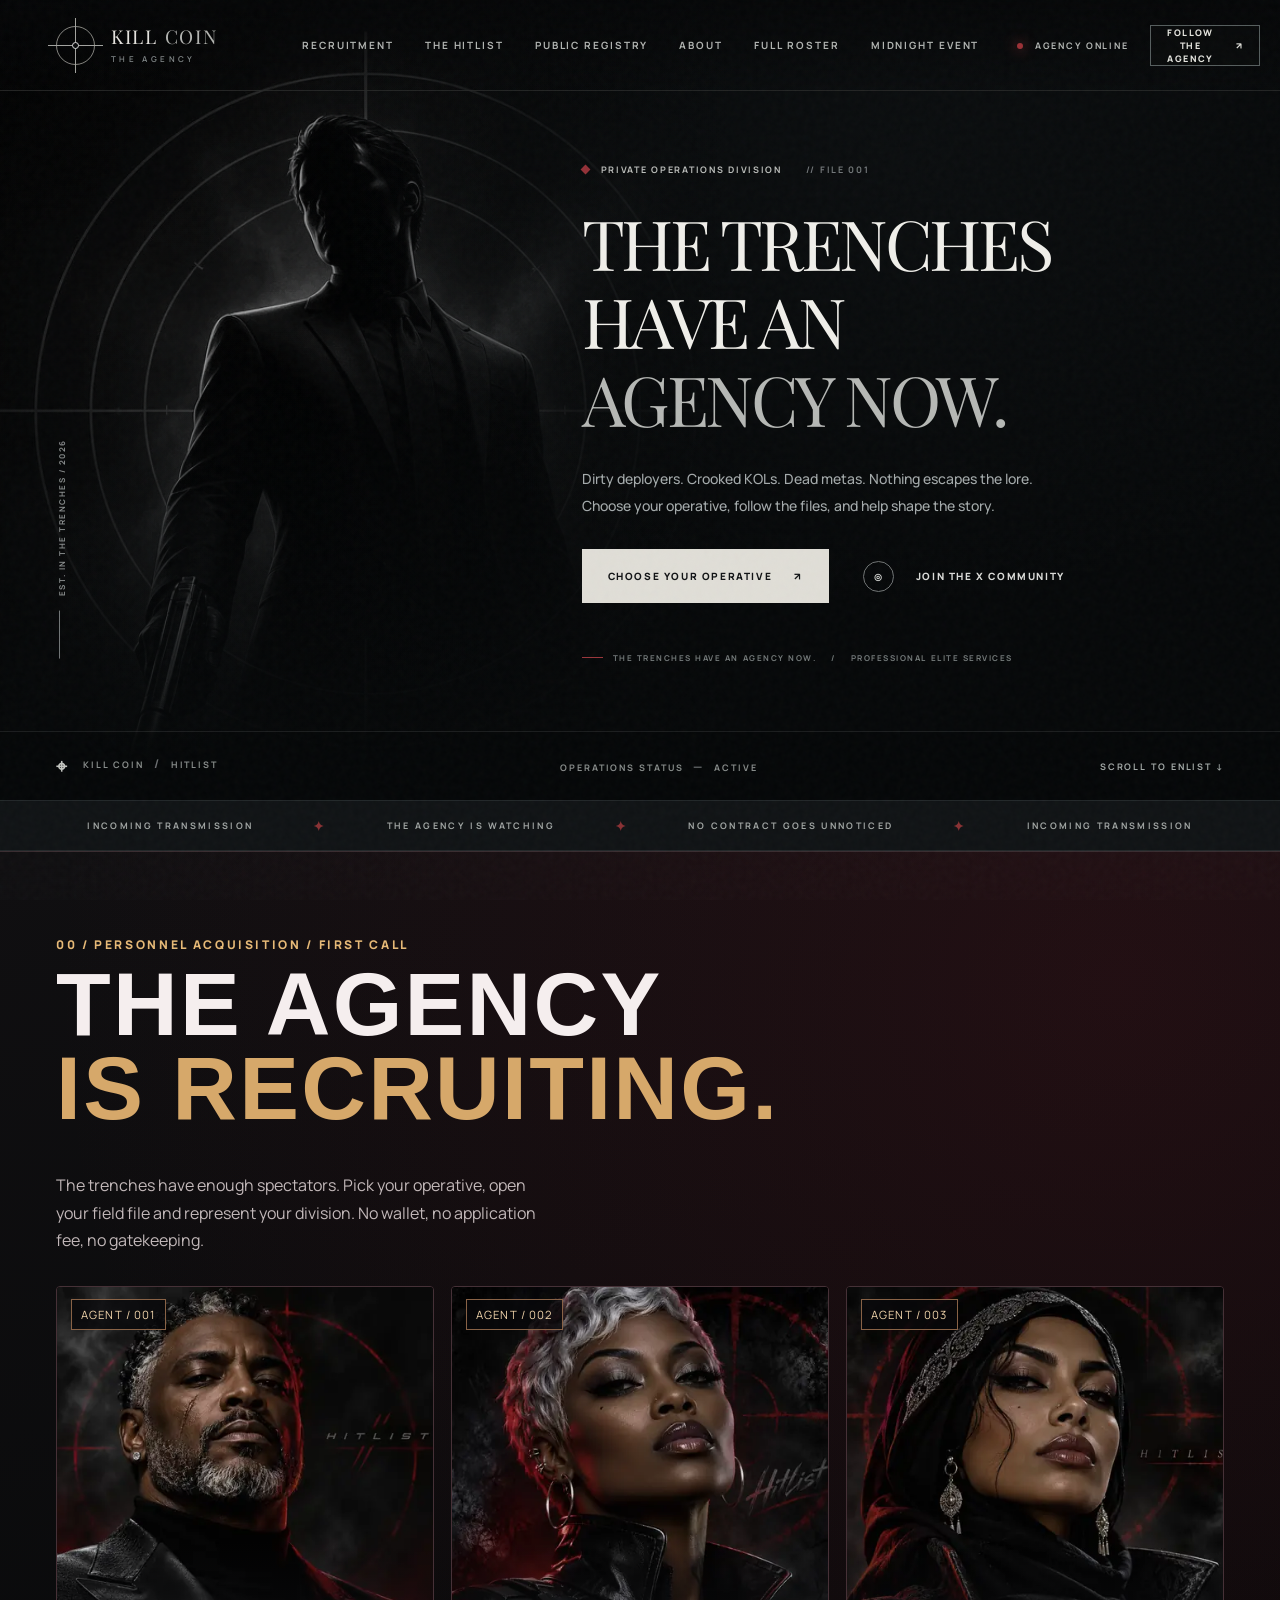
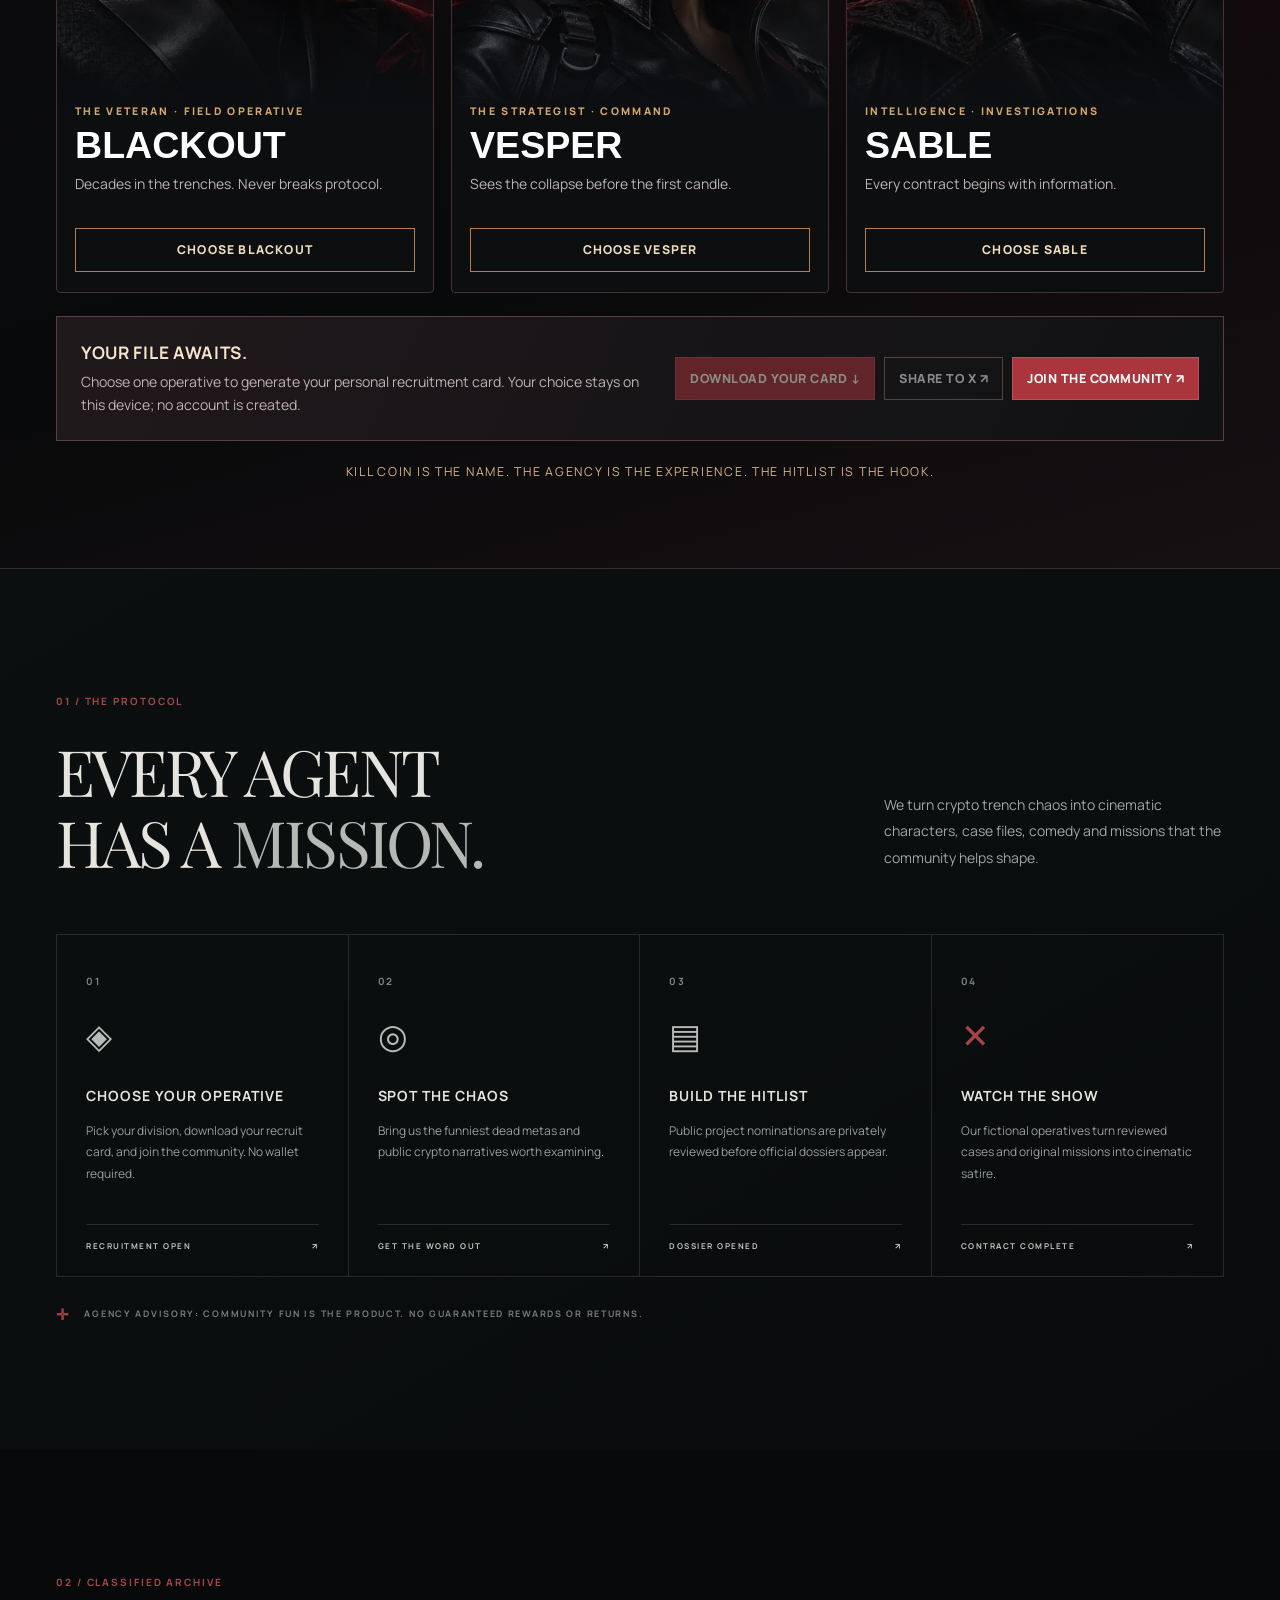
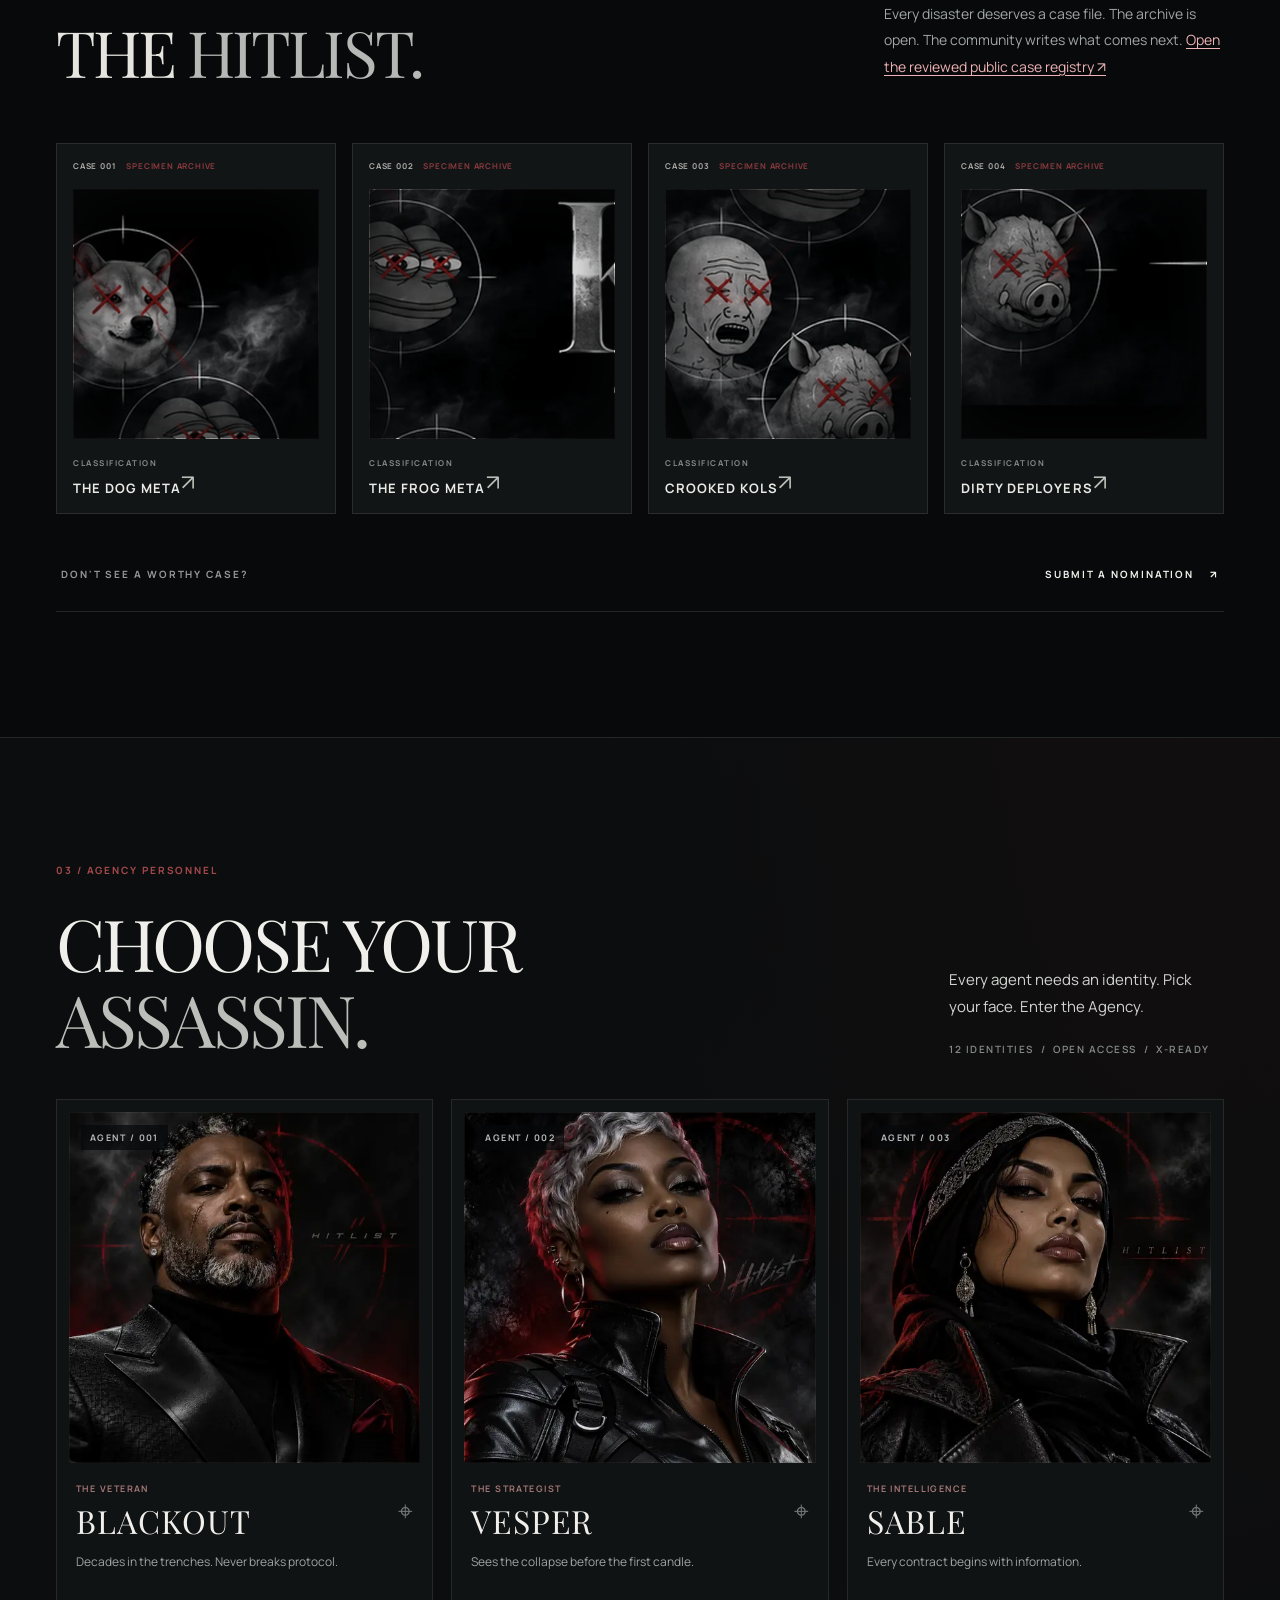
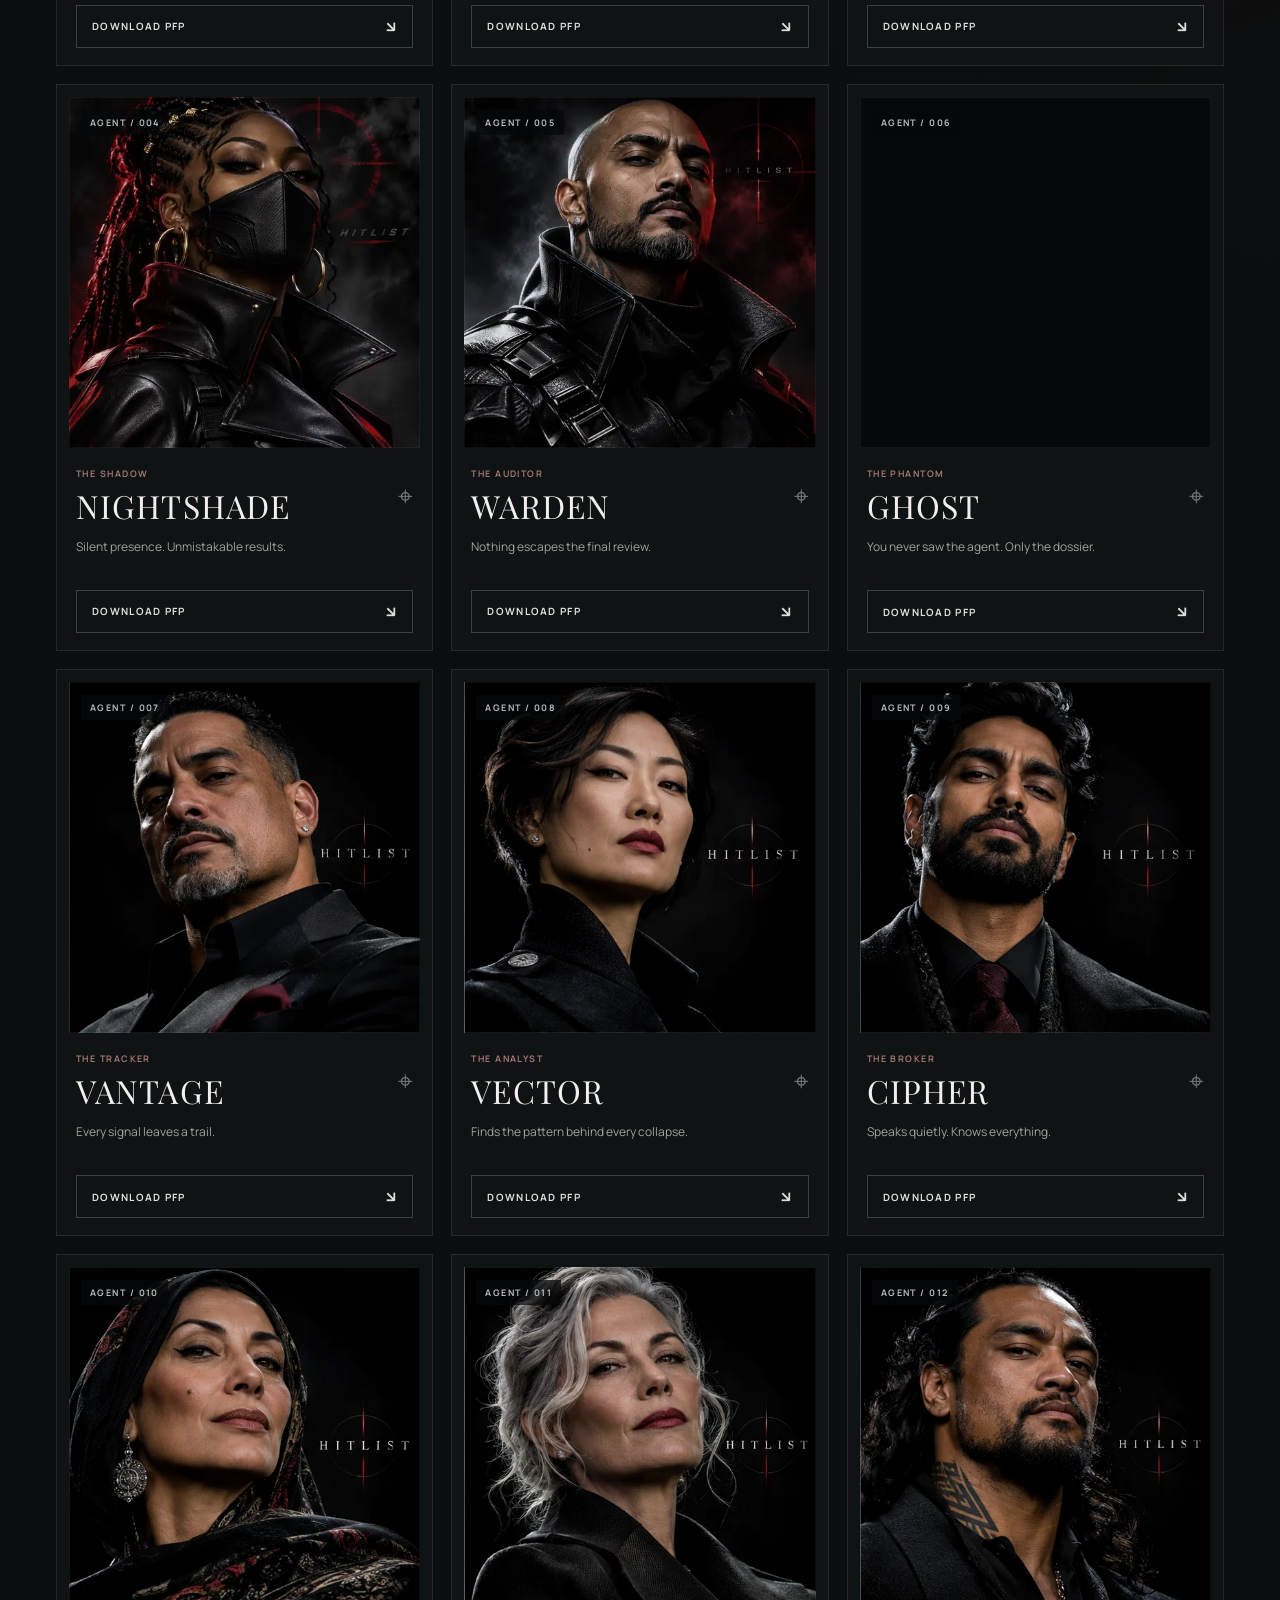
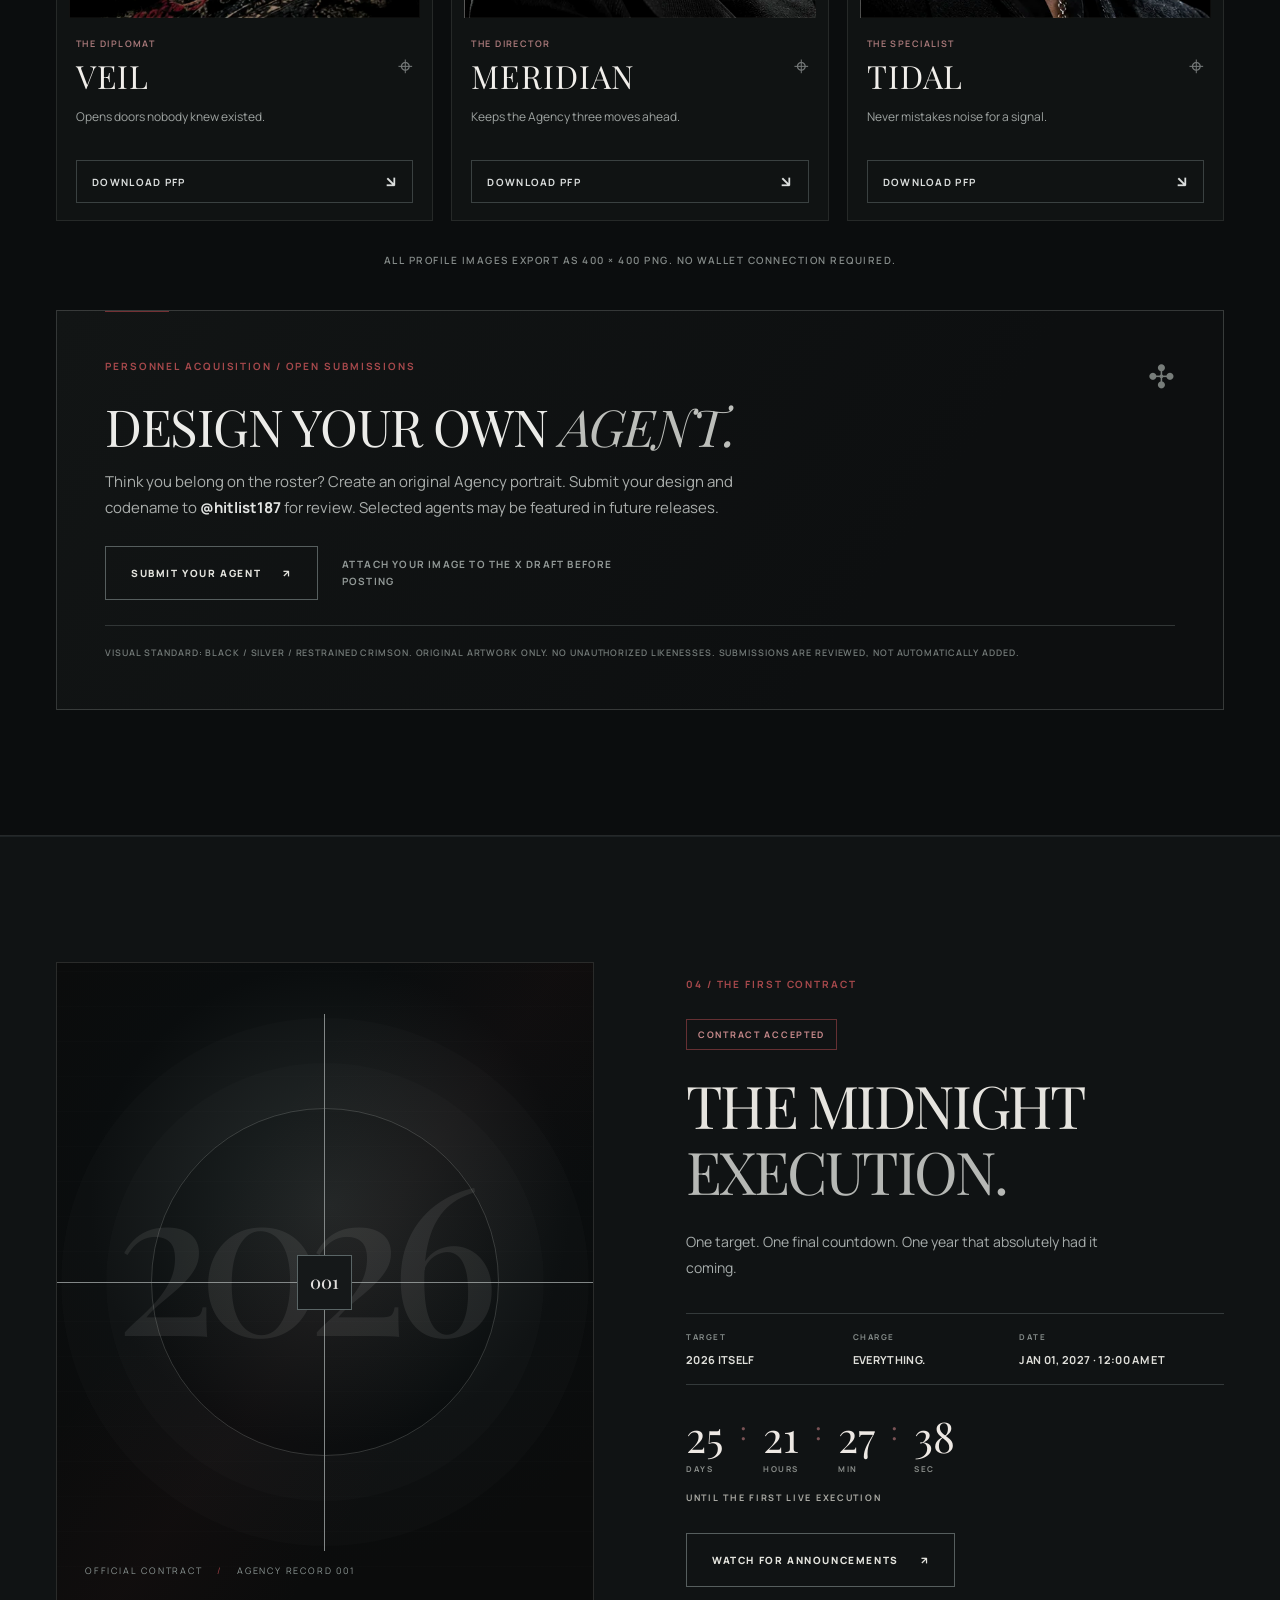
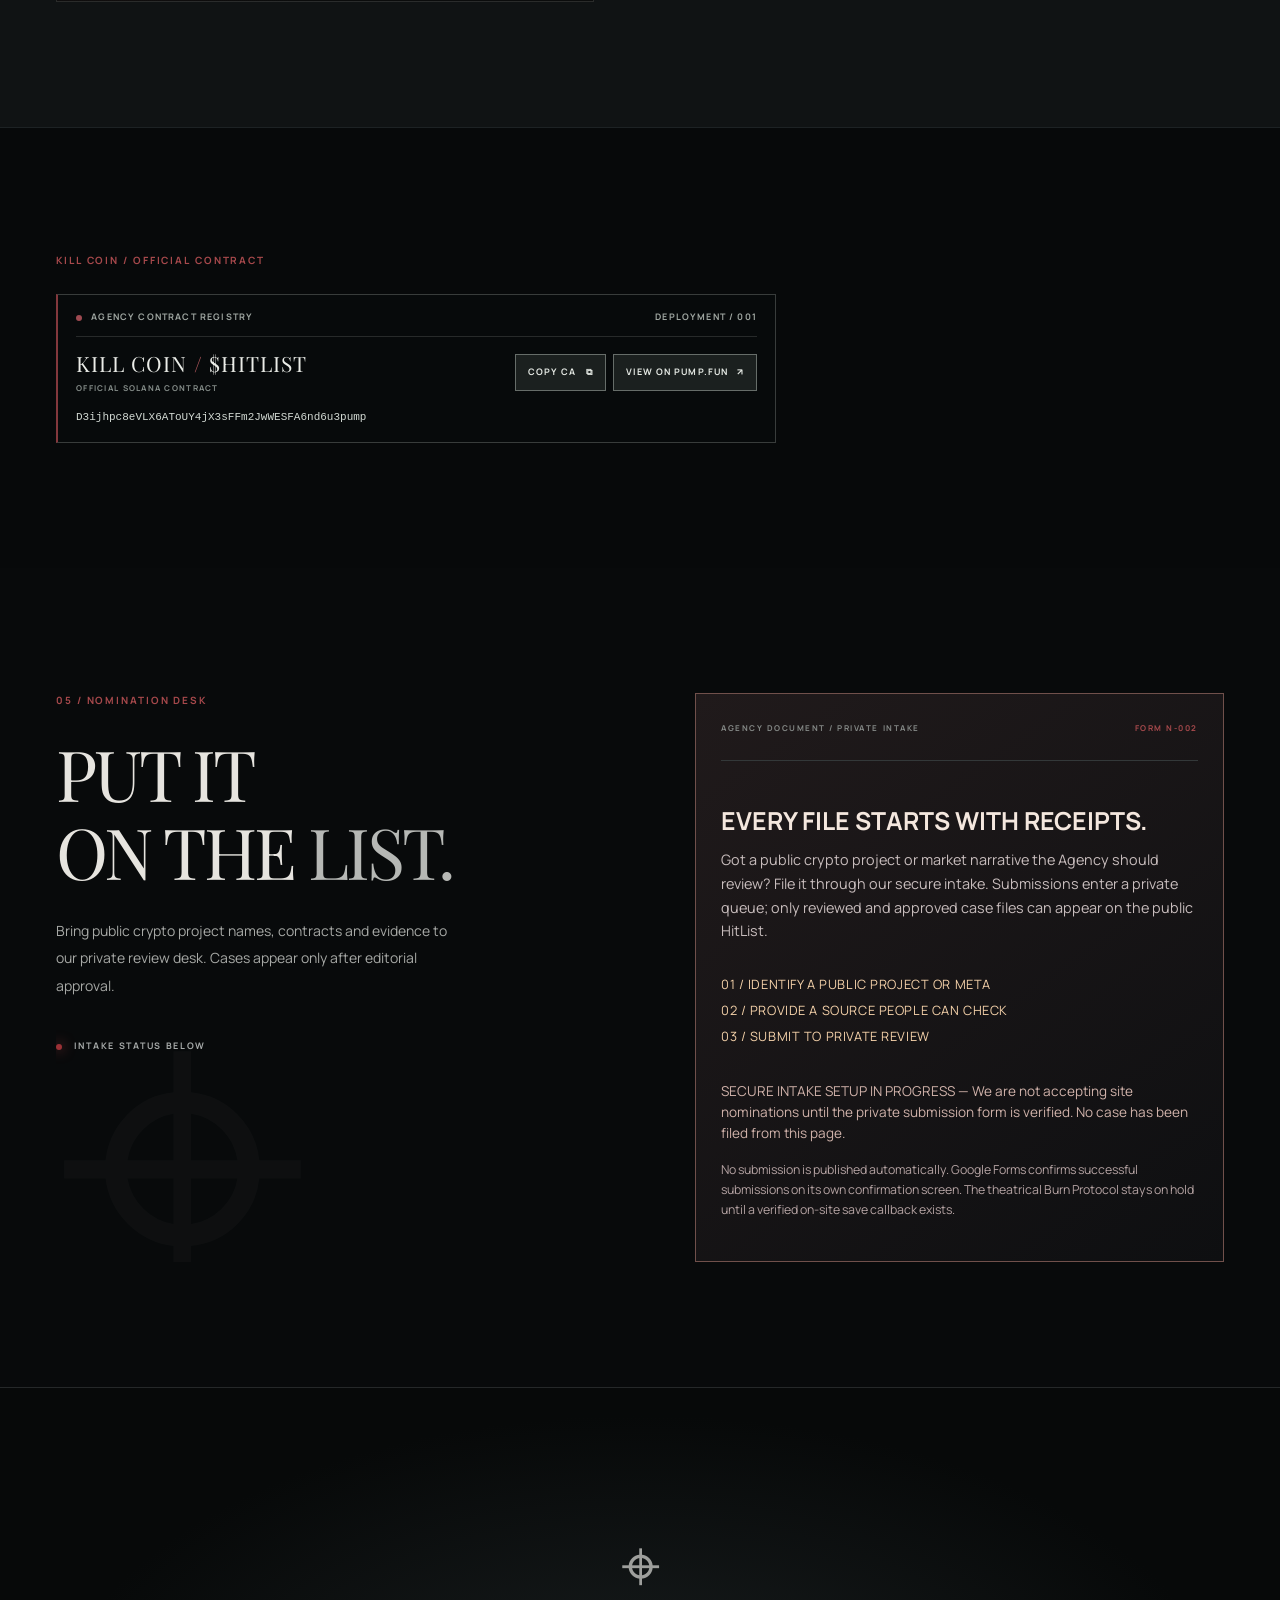
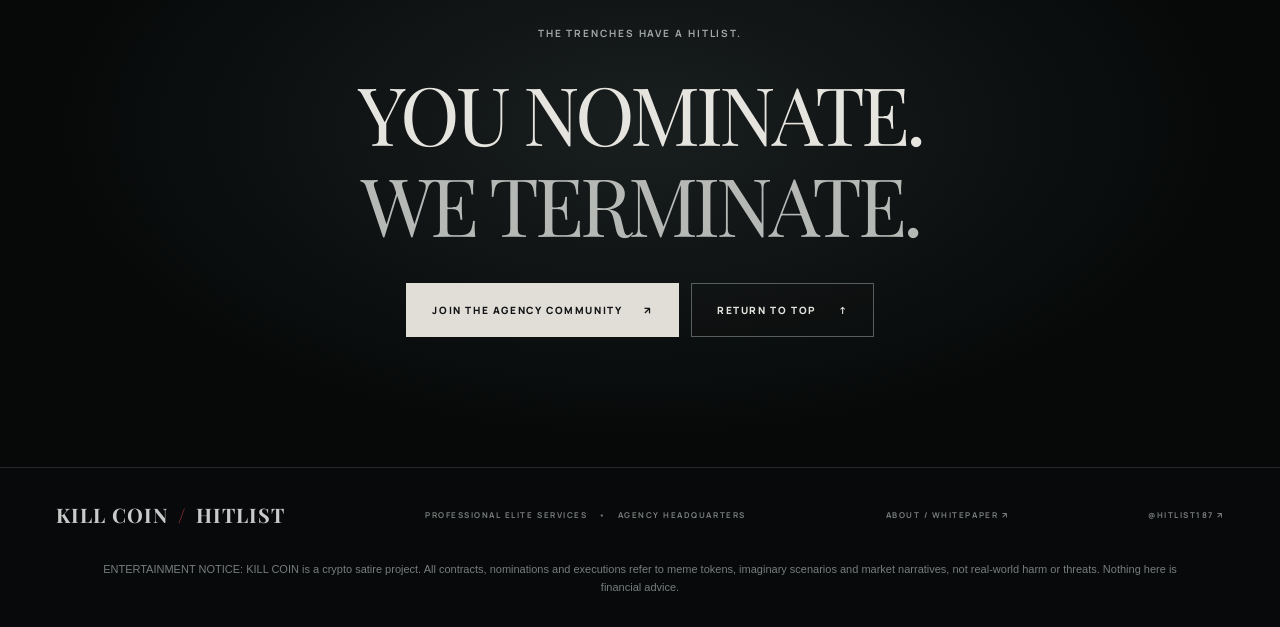
==== index.html @ 7e4a9587 "Make Agency preview image work in X and social link shares" ====
<!doctype html>
<html lang="en">
<head>
  <meta charset="utf-8">
  <meta name="viewport" content="width=device-width, initial-scale=1">
  <meta name="theme-color" content="#08090a">
  <meta name="description" content="KILL COIN / THE AGENCY. The trenches have an agency now. Choose an operative, follow the HitList, join original noir missions and help shape the story.">
  <meta property="og:type" content="website">
  <meta property="og:title" content="KILL COIN — The Trenches Have an Agency Now">
  <meta property="og:description" content="Dirty deployers. Crooked KOLs. Dead metas. Choose your operative and join THE AGENCY — the underground entertainment universe of the crypto trenches.">
  <meta property="og:image" content="https://egoshiftlabs.github.io/Killcoin/assets/killcoin-social-preview.webp">
  <meta property="og:image:type" content="image/webp">
  <meta name="twitter:image" content="https://egoshiftlabs.github.io/Killcoin/assets/killcoin-social-preview.webp">
  <title>KILL COIN — The Agency</title>
  <link rel="icon" type="image/webp" href="[data-uri]">
  <link rel="preconnect" href="https://fonts.googleapis.com">
  <link rel="preconnect" href="https://fonts.gstatic.com" crossorigin>
  <link href="https://fonts.googleapis.com/css2?family=DM+Sans:wght@400;500;600;700&family=Manrope:wght@400;500;600;700;800&family=Playfair+Display:wght@400;500;600&display=swap" rel="stylesheet">
  <style>
:root{color-scheme:dark;--bg:#07090a;--bg2:#0d0f11;--bg3:#121516;--ink:#e6e4df;--cream:#f0ebe4;--muted:#8e9192;--faint:#5b5f60;--silver:#bfc0bd;--red:#a72c2d;--hair:rgba(231,231,226,.13);--serif:'Playfair Display',Georgia,serif;--sans:'Manrope','DM Sans',Arial,sans-serif}
*{box-sizing:border-box}html{scroll-behavior:smooth}body{margin:0;background:var(--bg);color:var(--ink);font-family:var(--sans);font-size:14px;-webkit-font-smoothing:antialiased;overflow-x:hidden}a{text-decoration:none;color:inherit}button,input,textarea{font:inherit}button{cursor:pointer}img{display:block;max-width:100%}::selection{color:#fff;background:#873034}h1,h2,h3,p{margin-top:0}.skip{position:fixed;top:-80px;left:20px;background:white;color:black;padding:12px;z-index:100}.skip:focus{top:20px}.container{width:min(1380px,calc(100% - 112px));margin:0 auto}.site-grain{position:fixed;inset:0;pointer-events:none;opacity:.12;z-index:90;background-image:url("data:image/svg+xml,%3Csvg viewBox='0 0 180 180' xmlns='http://www.w3.org/2000/svg'%3E%3Cfilter id='n'%3E%3CfeTurbulence type='fractalNoise' baseFrequency='.8' numOctaves='3' stitchTiles='stitch'/%3E%3C/filter%3E%3Crect width='100%25' height='100%25' filter='url(%23n)' opacity='.24'/%3E%3C/svg%3E")}.site-header{position:absolute;z-index:25;width:100%;top:0;left:0;border-bottom:1px solid rgba(242,242,235,.12);background:linear-gradient(180deg,rgba(5,6,7,.85),rgba(5,6,7,.08))}.nav-wrap{height:90px;display:flex;align-items:center;gap:38px}.brand{display:flex;align-items:center;gap:16px;min-width:208px}.brand-mark{height:39px;width:39px;border:1px solid rgba(233,231,222,.65);border-radius:50%;display:grid;place-items:center;position:relative;opacity:.86}.brand-mark:before,.brand-mark:after{content:'';position:absolute;background:#bdbdb9}.brand-mark:before{height:1px;width:55px}.brand-mark:after{width:1px;height:55px}.brand-mark span{height:7px;width:7px;border:1px solid white;border-radius:50%;background:#090b0c;z-index:1}.brand-text{font-family:var(--serif);font-size:19px;letter-spacing:.09em;line-height:1.12;white-space:nowrap}.brand-text span{color:#b4b5b2}.brand-text small{display:block;font:600 8px var(--sans);letter-spacing:.42em;color:#818788;margin-top:6px}.nav-links{display:flex;align-items:center;gap:31px;margin-left:auto}.nav-links a,.nav-actions,.overline,.button,.live-status,.hero-side-tag,.hero-footnote,.hero-bottom,.section-eyebrow,.step-num,.step-bottom,.protocol-note,.dossier-top,.dossier-footer small,.archive-cta,.event-stamp,.event-fields small,.countdown span,.countdown-note,.form-header,.nomination-form label,.clearance-line,.form-disclaimer,.closing-inner>p,.footer-inner,.dialog-serial,.dialog-stamp{font-size:10px;font-weight:700;letter-spacing:.19em}.nav-links a{color:#b1b4b1;white-space:nowrap;transition:color .2s}.nav-links a:hover,.nav-links a:focus-visible{color:#fff}.nav-actions{display:flex;gap:22px;align-items:center}.live-status{font-size:9px;white-space:nowrap;color:#b4b7b4}.status-dot{display:inline-block;width:6px;height:6px;border-radius:50%;background:#9b3136;box-shadow:0 0 13px #b94044;margin-right:8px;vertical-align:middle}.button{display:inline-flex;gap:22px;align-items:center;justify-content:center;min-height:54px;padding:0 25px;font-size:10px;font-weight:800;letter-spacing:.16em;text-align:center;border:1px solid transparent;transition:background .25s,border-color .25s,transform .25s}.button:hover{transform:translateY(-2px)}.button:focus-visible,a:focus-visible,button:focus-visible,input:focus-visible,textarea:focus-visible{outline:2px solid #be5357;outline-offset:3px}.button-small{min-height:39px;padding:0 16px;font-size:9px}.button-outline{color:#e4e4de;border-color:#565e5e;background:rgba(19,21,22,.16)}.button-outline:hover{background:rgba(213,213,207,.12);border-color:#c1c2be}.button-primary{color:#111315;background:#e0ded7;border-color:#e0ded7}.button-primary:hover{background:#fff}.button-quiet{color:#dbdcd9;padding-left:0;padding-right:0}.play-circle{border:1px solid #707474;border-radius:50%;display:grid;place-items:center;width:31px;height:31px;font-size:9px;line-height:1}.menu-toggle{display:none;background:none;border:0;align-items:center;justify-content:center;flex-direction:column;gap:5px;width:43px;height:43px}.menu-toggle span{width:22px;height:1px;background:#fff}
.hero{position:relative;min-height:min(800px,100svh);height:790px;background:#060809;overflow:hidden}.hero-visual{position:absolute;left:0;top:0;bottom:0;width:57%;pointer-events:none}.hero-visual>img{position:absolute;height:100%;width:100%;object-fit:cover;object-position:center 34%;opacity:.86;filter:brightness(.86) grayscale(1)}.hero-visual-shade{position:absolute;inset:0;background:linear-gradient(90deg,rgba(6,8,9,.14),rgba(6,8,9,.05) 42%,#060809 100%),linear-gradient(180deg,rgba(6,8,9,.2),transparent 39%,#060809 95%)}.hero-radial{position:absolute;right:-25%;top:-50%;width:110%;height:140%;background:radial-gradient(ellipse,rgba(61,70,76,.09),transparent 57%);pointer-events:none}.hero-layout{position:relative;display:flex;height:100%;align-items:center;justify-content:flex-end}.hero-side-tag{position:absolute;bottom:130px;left:0;color:#898d8d;writing-mode:vertical-rl;transform:rotate(180deg);font-size:8px}.hero-side-tag .line{display:inline-block;height:48px;border-left:1px solid #717576;margin:11px 0;vertical-align:middle}.hero-content{width:58%;padding-left:3%;padding-top:26px}.overline{color:#bcbebb;display:flex;align-items:center;gap:12px;font-size:9px;margin-bottom:27px}.overline-num{color:#727779;margin-left:12px}.diamond{height:7px;width:7px;background:#933137;transform:rotate(45deg)}h1,h2{font-family:var(--serif);font-weight:400}h1{font-size:clamp(58px,5.4vw,94px);letter-spacing:-.05em;line-height:1.13;margin-bottom:29px;text-wrap:balance;color:#f0efea}h1 em,h2 em{font-style:normal;color:#b6b8b5}h1 em{display:inline-block}.hero-copy{max-width:485px;color:#a4aaab;line-height:1.9;font-size:14px;font-weight:500;margin-bottom:30px}.hero-buttons{display:flex;align-items:center;gap:33px}.hero-footnote{display:flex;align-items:center;gap:10px;margin-top:49px;color:#747a7a;font-size:8px;white-space:nowrap}.red-tick{width:21px;height:1px;background:#9a363b}.hero-footnote-sep{padding:0 5px}.hero-bottom{position:absolute;bottom:0;left:0;right:0;border-top:1px solid rgba(227,227,222,.1);background:rgba(6,7,8,.45)}.hero-bottom-inner{height:68px;display:flex;align-items:center;justify-content:space-between;color:#888d8b;font-size:9px}.hero-bottom strong{font-size:12px;color:#6c6f71;padding:0 6px}.hero-bottom a{color:#a3a9a7}.crosshair-glyph{color:#c3c6c1;font-size:19px;vertical-align:middle;margin-right:10px}.dispatch-bar{border-top:1px solid #222729;border-bottom:1px solid #222729;background:#101315;overflow:hidden}.dispatch-inner{height:49px;display:flex;align-items:center;justify-content:center;gap:60px;color:#a0a5a3;font-size:9px;font-weight:700;letter-spacing:.26em;white-space:nowrap}.dispatch-star{color:#893033;font-size:13px}
.section{padding:125px 0}.section-protocol{background:linear-gradient(150deg,#0c0f10 0%,#090b0c 100%)}.section-top{display:flex;align-items:end;justify-content:space-between;gap:60px;margin-bottom:56px}.section-eyebrow{color:#a7494c;margin-bottom:27px;font-size:10px}.section h2{font-size:clamp(49px,5vw,79px);line-height:1.11;letter-spacing:-.046em;margin:0}.section-intro{font-size:14px;line-height:1.9;color:#a0a6a6;max-width:340px;margin:0 0 6px}.steps{border:1px solid var(--hair);display:grid;grid-template-columns:repeat(4,minmax(0,1fr))}.step{padding:35px 29px 28px;min-height:315px;position:relative;border-right:1px solid var(--hair);transition:background .2s}.step:last-child{border:0}.step:hover{background:#131719}.step-num{color:#7e8280;font-size:10px}.step-icon{display:block;margin-top:27px;margin-bottom:30px;font-size:34px;font-family:serif;color:#b8bbb7}.step:nth-child(4) .step-icon{color:#a5454a}.step h3{font-size:14px;letter-spacing:.07em;margin-bottom:15px}.step p{font-size:12px;line-height:1.8;color:#999e9c;margin-bottom:42px;min-height:86px}.step-bottom{font-size:8px;color:#c1c4bf;display:flex;justify-content:space-between;border-top:1px solid var(--hair);padding-top:15px;position:absolute;bottom:25px;left:29px;right:29px}.protocol-note{font-size:9px;color:#777c7b;margin:27px 0 0}.tiny-cross{font-size:15px;color:#a63f42;vertical-align:middle;margin-right:10px}.section-dossiers{background:#07090a}.dossier-grid{display:grid;grid-template-columns:repeat(4,minmax(0,1fr));gap:16px}.dossier-card{display:flex;flex-direction:column;min-width:0;padding:16px;background:#121516;border:1px solid #292d2e;color:#e9e9e5;text-align:left;transition:transform .25s,border-color .25s,background .25s}.dossier-card:hover{transform:translateY(-6px);border-color:#6a6d6b;background:#161a1b}.dossier-top{display:flex;justify-content:space-between;gap:10px;font-size:8px;letter-spacing:.1em;color:#adaca8}.dossier-top span{color:#8b3a3e}.dossier-art{height:250px;margin:18px 0;background:radial-gradient(circle at center,#2f3333,#0b0c0d 70%);overflow:hidden;position:relative}.dossier-art:after{content:'';position:absolute;inset:0;border:1px solid rgba(255,255,255,.04);box-shadow:inset 0 0 65px #070809}.dossier-art img{width:100%;height:100%;object-fit:cover;filter:grayscale(.5) brightness(.95);transition:filter .3s,transform .4s}.dossier-card:hover .dossier-art img{filter:grayscale(.1) brightness(1.15);transform:scale(1.04)}.dossier-footer{display:flex;justify-content:space-between;align-items:end}.dossier-footer small{font-size:8px;color:#868988;display:block;margin-bottom:10px}.dossier-footer strong{font-size:13px;letter-spacing:.08em}.dossier-open{font-size:22px;color:#bdbdb8}.archive-cta{display:flex;gap:30px;justify-content:space-between;align-items:center;border-bottom:1px solid var(--hair);padding:30px 5px;margin-top:23px;font-size:10px;color:#939997}.archive-cta a{color:#f2f0eb}.archive-cta a span{margin-left:12px}
.section-event{background:#101314;border-top:1px solid #1d2224;border-bottom:1px solid #1d2224}.event-layout{display:grid;grid-template-columns:1fr 1fr;align-items:stretch;gap:92px}.event-art{position:relative;min-height:555px;border:1px solid rgba(217,220,215,.15);background:radial-gradient(circle at 51% 38%,#212727,#0a0d0e 50%,#0b0c0c 75%);overflow:hidden;display:flex;justify-content:center;align-items:center}.event-art:before{content:'';position:absolute;inset:0;background:linear-gradient(125deg,transparent 33%,rgba(140,47,51,.045),transparent 70%),repeating-linear-gradient(0deg,transparent 0px,transparent 34px,rgba(240,240,240,.015) 35px)}.event-orbit{width:min(65%,365px);aspect-ratio:1;border:1px solid rgba(194,199,197,.22);border-radius:50%;display:grid;place-items:center;position:relative;box-shadow:0 0 0 45px rgba(163,163,163,.017),0 0 0 90px rgba(159,161,160,.016)}.event-orbit:before,.event-orbit:after{content:'';position:absolute;background:#828787}.event-orbit:before{width:155%;height:1px}.event-orbit:after{width:1px;height:155%}.event-orbit span{display:grid;place-items:center;z-index:1;width:55px;height:55px;border:1px solid #5a6566;background:#151819;color:#e0dddb;font:500 18px var(--serif)}.event-watermark{font:500 clamp(110px,16vw,270px) var(--serif);letter-spacing:-.085em;position:absolute;color:#e3e3df;opacity:.085;top:45%;left:45%;transform:translate(-50%,-50%);pointer-events:none}.event-caption{position:absolute;left:28px;bottom:24px;font-size:9px;letter-spacing:.2em;color:#8d9795}.event-caption span{color:#a04145;margin:0 11px}.event-content{display:flex;flex-direction:column;justify-content:center;padding:15px 0}.event-content .section-eyebrow{margin:0 0 28px}.event-stamp{color:#c88a8c;border:1px solid #653033;padding:8px 11px;width:max-content;margin-bottom:22px;font-size:9px}.event-content h2{font-size:clamp(46px,4.6vw,75px);margin-bottom:26px}.event-content>p:not(.section-eyebrow):not(.countdown-note){color:#a7adac;max-width:460px;font-size:14px;line-height:1.85}.event-fields{margin-top:18px;border-top:1px solid #343a3b;border-bottom:1px solid #343a3b;display:grid;grid-template-columns:1fr 1fr 1.35fr;padding:17px 0;gap:15px}.event-fields small{display:block;color:#858c8a;font-size:8px;margin-bottom:10px}.event-fields strong{display:block;color:#dfdfda;font-size:11px;letter-spacing:.03em}.countdown{display:flex;gap:16px;align-items:start;margin-top:28px}.countdown div{display:flex;flex-direction:column;gap:4px}.countdown strong{font:400 clamp(34px,3.3vw,55px) var(--serif);font-variant-numeric:tabular-nums;color:#eee9e4;line-height:1.1}.countdown span{color:#898d8a;font-size:8px}.countdown b{font:400 25px var(--serif);color:#795255}.countdown-note{color:#a9a9a3;margin:17px 0 29px;font-size:9px}.event-content .button{width:max-content}
.section-nominate{background:#080a0b}.nomination-layout{display:grid;grid-template-columns:1fr 1fr;gap:110px}.nomination-copy{position:relative;overflow:hidden}.nomination-copy h2{font-size:clamp(54px,5.5vw,90px);margin-bottom:27px}.nomination-copy>p:not(.section-eyebrow){font-size:14px;line-height:1.95;color:#a7a9a6;max-width:405px}.clearance-line{margin-top:40px;color:#a7abaa;font-size:9px}.nomination-watermark{font-size:450px;font-family:Georgia,serif;opacity:.023;position:absolute;bottom:-170px;left:0;pointer-events:none}.nomination-form{border:1px solid #333838;background:linear-gradient(165deg,#15191a,#0d1011);padding:34px;display:flex;flex-direction:column}.form-header{display:flex;justify-content:space-between;color:#858987;border-bottom:1px solid #333839;padding-bottom:27px;margin-bottom:32px;gap:12px;font-size:8px}.form-header span:last-child{color:#a6494c}.nomination-form label{color:#b5b9b7;font-size:9px;margin-bottom:12px}.nomination-form label span{font-size:8px;color:#747978}.nomination-form input,.nomination-form textarea{background:#0d1011;border:1px solid #383c3d;color:#f0f0ec;padding:17px 16px;font-size:12px;font-weight:500;outline:none;width:100%;resize:vertical;margin-bottom:25px;border-radius:0}.nomination-form input:focus,.nomination-form textarea:focus{border-color:#868a8a}.nomination-form input::placeholder,.nomination-form textarea::placeholder{color:#626969}.codename-row{display:flex;gap:0}.codename-row input{flex:1;min-width:0;border-right:0}.codename-row button{background:#232728;border:1px solid #383c3d;color:#e1e0db;font-size:9px;letter-spacing:.09em;font-weight:800;padding:0 16px;height:52px;white-space:nowrap}.submit-button{width:100%;justify-content:space-between;margin-top:5px}.form-disclaimer{color:#7f8583;font-size:10px;line-height:1.8;margin:20px 0 0;letter-spacing:normal;font-weight:500}.closing{padding:130px 0;background:radial-gradient(ellipse at center,#191e1f,#070909 65%);border-top:1px solid #252829;text-align:center}.closing-inner{display:flex;flex-direction:column;align-items:center}.closing-symbol{font:70px Georgia,serif;color:#9e9f9c;line-height:1.4;margin-bottom:10px}.closing-inner>p{color:#a3a8a6;font-size:10px;margin-bottom:27px}.closing h2{font-size:clamp(58px,6.3vw,102px);line-height:1.13;margin:0 0 34px;letter-spacing:-.05em}.closing-actions{display:flex;gap:12px}.site-footer{background:#08090a;border-top:1px solid #25292a}.footer-inner{min-height:92px;display:flex;align-items:center;justify-content:space-between;gap:20px;color:#787e7b;font-size:8px}.footer-brand{font-family:var(--serif);font-size:20px;color:#c9cbca;letter-spacing:.05em}.footer-brand span{color:#9b343a;padding:0 4px}.footer-divider{padding:0 8px}
.dossier-dialog{background:#111517;color:#e9e8e3;border:1px solid #565d5a;padding:0;width:min(460px,calc(100% - 32px));max-height:calc(100% - 32px)}.dossier-dialog::backdrop{background:rgba(0,0,0,.84);backdrop-filter:blur(5px)}.dialog-content{padding:30px}.dialog-close{position:absolute;right:18px;top:16px;background:none;border:1px solid #535858;color:#fff;width:35px;height:35px}.dialog-art{max-height:180px;overflow:hidden;margin-bottom:17px}.dialog-art img{height:180px;width:100%;object-fit:cover;filter:grayscale(.35)}.dialog-serial{color:#a64045;margin-bottom:10px}.dialog-content h2{font:400 38px var(--serif);margin:0 0 20px}.dialog-content>p:not(.section-eyebrow):not(.dialog-serial){color:#aeb3b1;line-height:1.8}.dialog-stamp{font-size:9px;color:#b96b6b;margin:22px 0;border-top:1px solid #444;padding-top:16px}.dialog-content .button{width:100%}.reveal{opacity:0;transform:translateY(18px);transition:opacity .8s ease,transform .8s ease}.reveal.visible{opacity:1;transform:none}
@media(max-width:1250px){.container{width:min(1180px,calc(100% - 70px))}.nav-links{gap:16px}.nav-wrap{gap:20px}.nav-actions .live-status{display:none}.brand{min-width:182px}.event-layout{gap:55px}.nomination-layout{gap:60px}.dossier-art{height:210px}}
@media(max-width:990px){.nav-links{display:none;position:absolute;top:90px;left:0;right:0;padding:25px 35px;background:#101313;border-bottom:1px solid #444;flex-direction:column;align-items:start;z-index:99}.nav-links.open{display:flex}.menu-toggle{display:flex;margin-left:0}.nav-actions{margin-left:auto}.hero{height:700px;min-height:700px}.hero-content{width:64%;padding-left:0}.hero-visual{width:68%}.hero-visual>img{object-position:center}.steps,.dossier-grid{grid-template-columns:repeat(2,minmax(0,1fr))}.step:nth-child(2){border-right:0}.step:nth-child(-n+2){border-bottom:1px solid var(--hair)}.event-layout,.nomination-layout{gap:35px}.event-art{min-height:460px}.event-fields{grid-template-columns:1fr 1fr}.event-fields div:last-child{grid-column:1/-1}.event-content h2{font-size:50px}}
@media(max-width:700px){.container{width:calc(100% - 42px)}.nav-wrap{height:75px}.site-header{background:linear-gradient(180deg,rgba(6,7,8,.93),rgba(6,7,8,.4))}.brand-mark{height:31px;width:31px}.brand-mark:before{width:43px}.brand-mark:after{height:43px}.brand-text{font-size:16px}.brand-text small{font-size:6px}.nav-actions .button{display:none}.nav-links{top:75px;padding:23px}.hero{height:760px;min-height:760px}.hero-visual{width:100%;height:570px;bottom:auto;opacity:.83}.hero-visual>img{object-position:center top}.hero-visual-shade{background:linear-gradient(180deg,rgba(6,8,9,.24),rgba(6,8,9,.22) 40%,#060809 98%),linear-gradient(90deg,rgba(6,8,9,.1),rgba(6,8,9,.05))}.hero-layout{align-items:end;padding-bottom:124px;justify-content:start}.hero-content{width:100%;padding:0}.hero-side-tag{display:none}.overline{font-size:8px;margin-bottom:18px}.overline-num{display:none}h1{font-size:clamp(43px,10vw,68px);line-height:1.13;margin-bottom:16px}.hero-copy{font-size:12px;max-width:335px;margin-bottom:22px}.hero-buttons{gap:16px;flex-wrap:wrap}.hero-buttons .button{font-size:9px;min-height:47px}.hero-footnote{font-size:7px;letter-spacing:.08em;margin-top:28px;flex-wrap:wrap}.hero-bottom-inner{height:54px;font-size:7px}.hero-bottom-inner>span:nth-child(2){display:none}.dispatch-inner{gap:25px;justify-content:flex-start;min-width:max-content;animation:dispatch 20s linear infinite}@keyframes dispatch{to{transform:translateX(-30%)}}.section{padding:78px 0}.section-top{display:block;margin-bottom:35px}.section h2{font-size:clamp(42px,10vw,58px)}.section-intro{margin-top:23px;max-width:100%;font-size:12px}.steps,.dossier-grid{grid-template-columns:1fr 1fr;gap:0}.step{min-height:304px;padding:20px 18px;border-bottom:1px solid var(--hair)}.step:nth-child(even){border-right:0}.step:nth-child(n+3){border-bottom:0}.step-icon{margin-top:22px;margin-bottom:20px;font-size:28px}.step h3{font-size:11px}.step p{font-size:10px;line-height:1.7}.step-bottom{font-size:7px;left:18px;right:18px;bottom:18px}.dossier-grid{gap:8px}.dossier-card{padding:9px}.dossier-top{font-size:6px}.dossier-top span{display:none}.dossier-art{height:165px;margin:10px 0}.dossier-footer small{font-size:7px}.dossier-footer strong{font-size:10px}.dossier-open{font-size:18px}.archive-cta{font-size:8px}.event-layout,.nomination-layout{display:block}.event-art{min-height:315px;margin-bottom:48px}.event-content h2{font-size:44px}.countdown strong{font-size:34px}.countdown{gap:10px}.event-fields{grid-template-columns:1fr 1fr}.nomination-copy{margin-bottom:45px}.nomination-copy h2{font-size:59px}.nomination-form{padding:22px}.closing{padding:85px 0}.closing h2{font-size:clamp(45px,10vw,65px)}.closing-actions{flex-direction:column;width:100%}.closing-actions .button{width:100%}.footer-inner{flex-direction:column;text-align:center;justify-content:center;padding:30px 0;gap:19px}.footer-inner>div{font-size:7px;line-height:1.8}.section-eyebrow{font-size:9px}}
@media(max-width:390px){.hero-buttons{gap:6px}.hero-buttons .button{padding-left:12px;padding-right:12px}.dossier-art{height:130px}.dossier-footer strong{font-size:9px}.event-content h2{font-size:40px}.countdown strong{font-size:27px}.countdown{gap:7px}}
@media(prefers-reduced-motion:reduce){html{scroll-behavior:auto}*,*:before,*:after{animation:none!important;transition:none!important}.reveal{opacity:1;transform:none}}


/* Agent roster — premium editorial noir, not a gaming marketplace */
.section-roster{background:radial-gradient(ellipse 58% 45% at 92% 0%,rgba(126,37,42,.055),transparent 80%),#0b0d0e;border-block:1px solid #252829}
.roster-head{display:flex;align-items:end;justify-content:space-between;gap:36px;margin-bottom:42px}
.roster-head h2{font:400 clamp(42px,5.6vw,82px)/1.07 var(--serif);letter-spacing:-.04em;margin:18px 0 0;color:#f0efeb}.roster-head h2 em{font-weight:400;color:#bcbeba}
.roster-intro{max-width:275px}.roster-intro p{font:400 15px/1.75 var(--sans);color:#d1d3d1;margin:0 0 18px}.roster-intro span,.roster-note{font:600 10px/1.6 var(--sans);color:#858b89;letter-spacing:.15em}
.roster-grid{display:grid;grid-template-columns:repeat(3,minmax(0,1fr));gap:18px}
.agent-card{border:1px solid rgba(232,232,227,.10);background:#101313;padding:12px 12px 17px;min-width:0;transition:border-color .25s ease,transform .25s ease}
.agent-card:hover{transform:translateY(-3px);border-color:rgba(211,213,212,.29)}
.agent-portrait{position:relative;aspect-ratio:1;overflow:hidden;background:#070809}
.agent-portrait img{width:100%;height:100%;object-fit:cover;display:block;filter:contrast(1.015);transition:transform .6s ease}
.agent-card:hover .agent-portrait img{transform:scale(1.025)}
.agent-portrait:after{content:"";pointer-events:none;position:absolute;inset:0;border:1px solid rgba(220,221,215,.05)}
.agent-edition{position:absolute;left:12px;top:13px;background:rgba(6,8,9,.72);padding:8px 9px;color:#b5babb;font:700 9px/1 var(--sans);letter-spacing:.16em}
.agent-info{display:flex;justify-content:space-between;align-items:center;gap:12px;padding:19px 7px 1px}
.agent-class{font:650 9px/1.5 var(--sans);letter-spacing:.16em;color:#a9797a;margin:0 0 7px}
.agent-info h3{font:400 clamp(22px,2.8vw,32px)/1.1 var(--serif);letter-spacing:.035em;color:#f1efeb;margin:0}
.agent-sigil{font-size:26px;color:#747878}
.agent-description{font:400 12px/1.6 var(--sans);color:#9fa4a2;min-height:38px;padding:0 7px;margin:13px 0 15px}
.agent-download{cursor:pointer;display:flex;justify-content:space-between;align-items:center;width:calc(100% - 14px);margin:0 7px;border:1px solid #3a4141;background:transparent;color:#dbdedd;padding:13px 15px;font:700 10px/1 var(--sans);letter-spacing:.13em;transition:background .25s,color .25s}
.agent-download:hover,.agent-download:focus-visible{background:#e0e0da;color:#0b0d0e}.agent-download span{font-size:15px}
.roster-note{text-align:center;margin:31px 0 0}
@media(max-width:900px){.roster-grid{grid-template-columns:repeat(2,minmax(0,1fr))}.roster-head h2{font-size:clamp(38px,7vw,65px)}}
@media(max-width:600px){.roster-head{display:block;margin-bottom:27px}.roster-intro{margin-top:20px;max-width:none}.roster-intro p{margin-bottom:9px}.roster-grid{gap:10px}.agent-card{padding:7px 7px 12px}.agent-info{padding:12px 4px 0}.agent-class{font-size:8px}.agent-info h3{font-size:clamp(19px,5vw,25px)}.agent-description{font-size:11px;min-height:53px;padding:0 4px}.agent-download{padding:12px 8px;width:calc(100% - 8px);margin:0 4px;font-size:9px;letter-spacing:.04em}.agent-edition{font-size:8px;left:5px;top:7px;padding:5px}.agent-sigil{font-size:20px}}
@media(max-width:350px){.roster-grid{grid-template-columns:1fr}.agent-info h3{font-size:26px}.agent-description{min-height:0}}


/* Open agent submissions — a quiet editorial module, no glossy effects */
.agent-submission{margin-top:42px;padding:clamp(24px,4vw,48px);border:1px solid rgba(210,214,211,.20);background:linear-gradient(125deg,#121515 0%,#0d0f10 70%);position:relative}
.agent-submission:before{content:"";position:absolute;width:64px;height:1px;background:#733034;top:0;left:clamp(24px,4vw,48px)}
.agent-submission-head{display:flex;justify-content:space-between;gap:25px;align-items:start}.agent-submission h3{font:400 clamp(29px,4.2vw,51px)/1.05 var(--serif);letter-spacing:-.025em;margin:14px 0 15px;color:#ecece9}.agent-submission h3 em{color:#bcbeba;font-weight:400}
.agent-submission>p:not(.submission-rules){color:#aaaeac;max-width:670px;font:400 15px/1.75 var(--sans);margin:0 0 25px}.agent-submission strong{color:#e3e5e3}
.submission-mark{font:400 32px/1 var(--serif);color:#777d7a}
.submission-actions{display:flex;align-items:center;gap:24px;flex-wrap:wrap}.submission-actions .button{white-space:nowrap}.submission-actions>span{font:700 10px/1.7 var(--sans);letter-spacing:.12em;color:#929997;max-width:280px}
.agent-submission .submission-rules{margin:25px 0 0;padding-top:18px;border-top:1px solid #313636;font:600 9px/1.9 var(--sans);letter-spacing:.1em;color:#737a78}
@media(max-width:600px){.agent-submission{margin-top:25px}.agent-submission>p:not(.submission-rules){font-size:13px}.submission-actions{gap:16px}}


/* BURN PROTOCOL — restrained noir terminal treatment */
.burn-protocol{border:1px solid rgba(158,167,162,.24);border-left:2px solid #723134;background:rgba(10,13,14,.72);padding:18px 19px 17px;margin:18px 0 19px;position:relative}
.burn-kicker{display:flex;align-items:center;gap:9px;font:700 9px/1.4 var(--sans);letter-spacing:.15em;color:#a2aaa5}
.burn-signal{width:6px;height:6px;flex:none;border-radius:50%;background:#934149;box-shadow:0 0 8px rgba(147,65,73,.24)}
.burn-protocol strong{display:block;font:400 clamp(19px,2.2vw,25px)/1.25 var(--serif);letter-spacing:.055em;color:#e7e8e3;margin:11px 0 6px}
.burn-protocol p{font:500 10px/1.8 var(--sans);letter-spacing:.08em;color:#9ca39f;margin:0;max-width:440px}
.burn-status{position:relative;overflow:hidden;display:flex;align-items:center;gap:16px;background:#0e1514;border:1px solid rgba(167,174,166,.4);border-top:2px solid #874044;padding:18px 19px;margin:19px 0 5px}
.burn-status[hidden],.burn-fallback[hidden]{display:none!important}
.burn-stamp{font:400 25px/1 var(--serif);color:#a95a60;flex:none}
.burn-status strong{display:block;font:700 11px/1.4 var(--sans);letter-spacing:.16em;color:#e4ebe4;margin:0 0 5px}
.burn-status p{font:500 10px/1.65 var(--sans);letter-spacing:.07em;color:#aeb7b0;margin:0}
.burn-status.burn-flash:after{content:"";pointer-events:none;position:absolute;inset:0 auto 0 0;width:2px;background:#9f5055;box-shadow:0 0 22px 3px rgba(159,80,85,.5);animation:burnScan 1.15s ease-out both}
.burn-fallback{display:inline-flex;margin:12px 0 0;padding:12px 14px;color:#e0e4dd!important;border:1px solid #646d67;font:700 10px/1.4 var(--sans);letter-spacing:.12em;text-decoration:none}
.burn-fallback:hover,.burn-fallback:focus-visible{border-color:#a59a95;background:#181b1b}
@keyframes burnScan{0%{left:0;opacity:0}12%{opacity:1}80%{opacity:.85}100%{left:100%;opacity:0}}
@media(prefers-reduced-motion:reduce){.burn-status.burn-flash:after{animation:none;display:none}}


/* Agency Contract Registry — clean noir, no extra disclosures */
.contract-registry{width:min(100%,720px);margin:27px 0 0;padding:16px 18px 13px;border:1px solid rgba(176,182,176,.29);border-left:2px solid #83383d;background:rgba(8,10,11,.83)}
.contract-registry-head{display:flex;align-items:center;justify-content:space-between;gap:10px;padding:0 0 12px;border-bottom:1px solid rgba(183,187,180,.18);font:700 9px/1.4 var(--sans);letter-spacing:.13em;color:#9fa6a1}
.registry-indicator{display:inline-block;width:6px;height:6px;border-radius:50%;background:#9e4a51;margin-right:6px;vertical-align:middle}
.contract-registry-main{display:flex;gap:16px;align-items:center;justify-content:space-between;flex-wrap:wrap;padding:13px 0 0}
.contract-registry-main strong{display:block;font:400 21px/1.25 var(--serif);letter-spacing:.05em;color:#ebede8}
.contract-registry-main strong em{font-style:normal;color:#ad565b}
.contract-registry-main div>span{display:block;color:#858d89;margin-top:6px;font:700 8px/1.6 var(--sans);letter-spacing:.16em}
.contract-registry-links{display:flex;gap:7px;flex-wrap:wrap}
.registry-control{display:inline-flex;align-items:center;justify-content:center;gap:9px;min-height:37px;border:1px solid #666d69;padding:9px 12px;background:#1b201f;color:#e5e9e4;text-decoration:none;cursor:pointer;font:700 9px/1.5 var(--sans);letter-spacing:.12em}
.registry-control:hover,.registry-control:focus-visible{background:#303735;border-color:#b8c0ba;color:#fff}
.registry-address{display:block;overflow-wrap:anywhere;user-select:all;margin:0;padding:13px 0 0;color:#d2d9d3;font:500 11px/1.65 ui-monospace,SFMono-Regular,Menlo,Consolas,monospace}
.registry-feedback{display:block;min-height:0;margin:3px 0 0;font:700 9px/1.5 var(--sans);letter-spacing:.1em;color:#bcc5bc}
@media(max-width:610px){.contract-registry{margin-top:21px;padding:13px 12px}.contract-registry-main{align-items:flex-start}.contract-registry-links{width:100%}.registry-control{flex:1;text-align:center}.contract-registry-head{font-size:8px}.registry-address{font-size:10px}}

</style>
  
  <meta name="twitter:card" content="summary_large_image">
  <meta name="twitter:title" content="KILL COIN — THE AGENCY IS RECRUITING">
  <meta name="twitter:description" content="The trenches have an agency now. Choose your operative. Follow the files.">
  <link rel="stylesheet" href="./agency-growth.css">
</head>
<body>
  <a class="skip" href="#main">Skip to content</a>
  <div class="site-grain" aria-hidden="true"></div>
  <header class="site-header" id="top">
    <div class="container nav-wrap">
      <a class="brand" href="#top" aria-label="Kill Coin — back to top">
        <span class="brand-mark" aria-hidden="true"><span></span></span>
        <span class="brand-text">KILL <span>COIN</span><small>THE AGENCY</small></span>
      </a>
      <nav id="mainNav" class="nav-links" aria-label="Main navigation">
        <a href="#recruit">RECRUITMENT</a>
        <a href="#dossiers">THE HITLIST</a>
        <a href="./agency/">PUBLIC REGISTRY</a>
        <a href="./about/">ABOUT</a>
        <a href="#agents">FULL ROSTER</a>
        <a href="#midnight">MIDNIGHT EVENT</a>
      </nav>
      <div class="nav-actions">
        <span class="live-status"><span class="status-dot"></span> AGENCY ONLINE</span>
        <a href="https://x.com/hitlist187" target="_blank" rel="noopener noreferrer" class="button button-outline button-small">FOLLOW THE AGENCY <span aria-hidden="true">↗</span></a>
      </div>
      <button id="menuToggle" class="menu-toggle" aria-label="Open menu" aria-controls="mainNav" aria-expanded="false"><span></span><span></span><span></span></button>
    </div>
  </header>

  <main id="main">
    <section class="hero" aria-labelledby="heroTitle">
      <div class="hero-visual" aria-hidden="true">
        <img src="[data-uri]" alt="" fetchpriority="high">
        <div class="hero-visual-shade"></div>
      </div>
      <div class="hero-radial" aria-hidden="true"></div>
      <div class="container hero-layout">
        <div class="hero-side-tag"><span class="line"></span> EST. IN THE TRENCHES / 2026</div>
        <div class="hero-content">
          <div class="overline"><span class="diamond"></span> PRIVATE OPERATIONS DIVISION <span class="overline-num">// FILE 001</span></div>
          <h1 id="heroTitle">THE TRENCHES<br>HAVE AN <em>AGENCY NOW.</em></h1>
          <p class="hero-copy">Dirty deployers. Crooked KOLs. Dead metas. Nothing escapes the lore. Choose your operative, follow the files, and help shape the story.</p>
          <div class="hero-buttons">
            <a class="button button-primary" href="#recruit">CHOOSE YOUR OPERATIVE <span aria-hidden="true">↗</span></a>
            <a class="button button-quiet" href="https://x.com/i/communities/2033212502868136292" target="_blank" rel="noopener noreferrer"><span class="play-circle" aria-hidden="true">◎</span> JOIN THE X COMMUNITY</a>
          </div>
          <div class="hero-footnote"><span class="red-tick"></span> THE TRENCHES HAVE AN AGENCY NOW. <span class="hero-footnote-sep">/</span> PROFESSIONAL ELITE SERVICES</div>
        </div>
      </div>
      <div class="hero-bottom">
        <div class="container hero-bottom-inner">
          <span><span class="crosshair-glyph">⌖</span> KILL COIN <strong>/</strong> HITLIST</span>
          <span>OPERATIONS STATUS <strong>—</strong> ACTIVE</span>
          <a href="#recruit">SCROLL TO ENLIST <span aria-hidden="true">↓</span></a>
        </div>
      </div>
    </section>

    <div class="dispatch-bar" aria-label="Agency dispatch">
      <div class="dispatch-inner"><span>INCOMING TRANSMISSION</span><span class="dispatch-star">✦</span><span>THE AGENCY IS WATCHING</span><span class="dispatch-star">✦</span><span>NO CONTRACT GOES UNNOTICED</span><span class="dispatch-star">✦</span><span>INCOMING TRANSMISSION</span></div>
    </div>


    <section class="agency-entry" id="recruit" aria-labelledby="recruitHeading">
      <div class="container">
        <div class="agency-entry-head">
          <div><span class="entry-eyebrow">00 / PERSONNEL ACQUISITION / FIRST CALL</span><h2 id="recruitHeading">THE AGENCY<br><em>IS RECRUITING.</em></h2></div>
          <p class="agency-subtext">The trenches have enough spectators. Pick your operative, open your field file and represent your division. No wallet, no application fee, no gatekeeping.</p>
        </div>
        <div class="recruit-roster">
          <article class="recruit-card" data-recruit-agent="blackout" data-active="false">
            <div class="recruit-photo"><img src="./assets/operatives/blackout.webp" alt="BLACKOUT original Agency operative portrait" decoding="async"><span class="recruit-number">AGENT / 001</span></div>
            <div class="recruit-body"><span class="recruit-role">THE VETERAN · FIELD OPERATIVE</span><h3>BLACKOUT</h3><p>Decades in the trenches. Never breaks protocol.</p><button class="recruit-pick" type="button" aria-pressed="false">CHOOSE BLACKOUT</button></div>
          </article>
          <article class="recruit-card" data-recruit-agent="vesper" data-active="false">
            <div class="recruit-photo"><img src="./assets/operatives/vesper.webp" alt="VESPER original Agency operative portrait" decoding="async"><span class="recruit-number">AGENT / 002</span></div>
            <div class="recruit-body"><span class="recruit-role">THE STRATEGIST · COMMAND</span><h3>VESPER</h3><p>Sees the collapse before the first candle.</p><button class="recruit-pick" type="button" aria-pressed="false">CHOOSE VESPER</button></div>
          </article>
          <article class="recruit-card" data-recruit-agent="sable" data-active="false">
            <div class="recruit-photo"><img src="./assets/operatives/sable.webp" alt="SABLE original Agency operative portrait" decoding="async"><span class="recruit-number">AGENT / 003</span></div>
            <div class="recruit-body"><span class="recruit-role">INTELLIGENCE · INVESTIGATIONS</span><h3>SABLE</h3><p>Every contract begins with information.</p><button class="recruit-pick" type="button" aria-pressed="false">CHOOSE SABLE</button></div>
          </article>
        </div>
        <div class="recruit-kit">
          <div id="recruitSelectionStatus" role="status" aria-live="polite"><strong>YOUR FILE AWAITS.</strong><p>Choose one operative to generate your personal recruitment card. Your choice stays on this device; no account is created.</p></div>
          <div class="recruit-tools"><button type="button" id="recruitBadgeDownload" disabled>DOWNLOAD YOUR CARD ↓</button><button type="button" id="recruitShareX" disabled>SHARE TO X ↗</button><a href="https://x.com/i/communities/2033212502868136292" target="_blank" rel="noopener noreferrer">JOIN THE COMMUNITY ↗</a></div>
        </div>
        <p class="agency-mission-line">KILL COIN IS THE NAME. THE AGENCY IS THE EXPERIENCE. THE HITLIST IS THE HOOK.</p>
      </div>
    </section>

    <section class="section section-protocol" id="protocol" aria-labelledby="protocolHeading">
      <div class="container">
        <div class="section-top reveal">
          <div><p class="section-eyebrow">01 / THE PROTOCOL</p><h2 id="protocolHeading">EVERY AGENT<br>HAS A <em>MISSION.</em></h2></div>
          <p class="section-intro">We turn crypto trench chaos into cinematic characters, case files, comedy and missions that the community helps shape.</p>
        </div>
        <div class="steps">
          <article class="step reveal"><span class="step-num">01</span><div class="step-icon" aria-hidden="true">◈</div><h3>CHOOSE YOUR OPERATIVE</h3><p>Pick your division, download your recruit card, and join the community. No wallet required.</p><span class="step-bottom">RECRUITMENT OPEN <span aria-hidden="true">↗</span></span></article>
          <article class="step reveal"><span class="step-num">02</span><div class="step-icon" aria-hidden="true">◎</div><h3>SPOT THE CHAOS</h3><p>Bring us the funniest dead metas and public crypto narratives worth examining.</p><span class="step-bottom">GET THE WORD OUT <span aria-hidden="true">↗</span></span></article>
          <article class="step reveal"><span class="step-num">03</span><div class="step-icon" aria-hidden="true">▤</div><h3>BUILD THE HITLIST</h3><p>Public project nominations are privately reviewed before official dossiers appear.</p><span class="step-bottom">DOSSIER OPENED <span aria-hidden="true">↗</span></span></article>
          <article class="step reveal"><span class="step-num">04</span><div class="step-icon" aria-hidden="true">✕</div><h3>WATCH THE SHOW</h3><p>Our fictional operatives turn reviewed cases and original missions into cinematic satire.</p><span class="step-bottom">CONTRACT COMPLETE <span aria-hidden="true">↗</span></span></article>
        </div>
        <p class="protocol-note"><span class="tiny-cross">✛</span> AGENCY ADVISORY: COMMUNITY FUN IS THE PRODUCT. NO GUARANTEED REWARDS OR RETURNS.</p>
      </div>
    </section>

    <section class="section section-dossiers" id="dossiers" aria-labelledby="dossiersHeading">
      <div class="container">
        <div class="section-top reveal">
          <div><p class="section-eyebrow">02 / CLASSIFIED ARCHIVE</p><h2 id="dossiersHeading">THE <em>HITLIST.</em></h2></div>
          <p class="section-intro">Every disaster deserves a case file. The archive is open. The community writes what comes next. <a href="./agency/" style="color:#eeb3b6;text-decoration:underline;text-underline-offset:3px">Open the reviewed public case registry ↗</a></p>
        </div>
        <div class="dossier-grid">
          <button class="dossier-card reveal" type="button" data-dossier="doge" aria-label="Open DOG META dossier">
            <span class="dossier-top">CASE 001 <span>SPECIMEN ARCHIVE</span></span>
            <div class="dossier-art"><img src="[data-uri]" alt="Dog meme with satirical red X eyes" loading="lazy"></div>
            <span class="dossier-footer"><span><small>CLASSIFICATION</small><strong>THE DOG META</strong></span><span class="dossier-open" aria-hidden="true">↗</span></span>
          </button>
          <button class="dossier-card reveal" type="button" data-dossier="frog" aria-label="Open FROG META dossier">
            <span class="dossier-top">CASE 002 <span>SPECIMEN ARCHIVE</span></span>
            <div class="dossier-art"><img src="[data-uri]" alt="Frog meme with satirical red X eyes" loading="lazy"></div>
            <span class="dossier-footer"><span><small>CLASSIFICATION</small><strong>THE FROG META</strong></span><span class="dossier-open" aria-hidden="true">↗</span></span>
          </button>
          <button class="dossier-card reveal" type="button" data-dossier="wojak" aria-label="Open CROOKED KOLS dossier">
            <span class="dossier-top">CASE 003 <span>SPECIMEN ARCHIVE</span></span>
            <div class="dossier-art"><img src="[data-uri]" alt="Cartoon meme face with satirical red X eyes" loading="lazy"></div>
            <span class="dossier-footer"><span><small>CLASSIFICATION</small><strong>CROOKED KOLS</strong></span><span class="dossier-open" aria-hidden="true">↗</span></span>
          </button>
          <button class="dossier-card reveal" type="button" data-dossier="pig" aria-label="Open DIRTY DEPLOYERS dossier">
            <span class="dossier-top">CASE 004 <span>SPECIMEN ARCHIVE</span></span>
            <div class="dossier-art"><img src="[data-uri]" alt="Pig meme with satirical red X eyes" loading="lazy"></div>
            <span class="dossier-footer"><span><small>CLASSIFICATION</small><strong>DIRTY DEPLOYERS</strong></span><span class="dossier-open" aria-hidden="true">↗</span></span>
          </button>
        </div>
        <div class="archive-cta reveal"><span>DON'T SEE A WORTHY CASE?</span><a href="#nominate">SUBMIT A NOMINATION <span aria-hidden="true">↗</span></a></div>
      </div>
    </section>

    
    <section class="section section-roster" id="agents" aria-labelledby="agentsHeading">
      <div class="container">
        <div class="roster-head reveal"><div><p class="section-eyebrow">03 / AGENCY PERSONNEL</p><h2 id="agentsHeading">CHOOSE YOUR<br><em>ASSASSIN.</em></h2></div>
        <div class="roster-intro"><p>Every agent needs an identity. Pick your face. Enter the Agency.</p><span>12 IDENTITIES&nbsp; / &nbsp;OPEN ACCESS&nbsp; / &nbsp;X-READY</span></div></div>
        <div class="roster-grid"><article class="agent-card reveal">
      <div class="agent-portrait"><img src="[data-uri]" width="512" height="512" alt="HITLIST agent BLACKOUT portrait" loading="lazy" decoding="async"><span class="agent-edition">AGENT / 001</span></div>
      <div class="agent-info"><div><p class="agent-class">THE VETERAN</p><h3>BLACKOUT</h3></div><span class="agent-sigil" aria-hidden="true">⌖</span></div>
      <p class="agent-description">Decades in the trenches. Never breaks protocol.</p>
      <button type="button" class="agent-download" data-agent="blackout" aria-label="Download 400 by 400 pixel PNG of BLACKOUT">DOWNLOAD PFP <span aria-hidden="true">↘</span></button>
    </article>
<article class="agent-card reveal">
      <div class="agent-portrait"><img src="[data-uri]" width="512" height="512" alt="HITLIST agent VESPER portrait" loading="lazy" decoding="async"><span class="agent-edition">AGENT / 002</span></div>
      <div class="agent-info"><div><p class="agent-class">THE STRATEGIST</p><h3>VESPER</h3></div><span class="agent-sigil" aria-hidden="true">⌖</span></div>
      <p class="agent-description">Sees the collapse before the first candle.</p>
      <button type="button" class="agent-download" data-agent="vesper" aria-label="Download 400 by 400 pixel PNG of VESPER">DOWNLOAD PFP <span aria-hidden="true">↘</span></button>
    </article>
<article class="agent-card reveal">
      <div class="agent-portrait"><img src="[data-uri]" width="512" height="512" alt="HITLIST agent SABLE portrait" loading="lazy" decoding="async"><span class="agent-edition">AGENT / 003</span></div>
      <div class="agent-info"><div><p class="agent-class">THE INTELLIGENCE</p><h3>SABLE</h3></div><span class="agent-sigil" aria-hidden="true">⌖</span></div>
      <p class="agent-description">Every contract begins with information.</p>
      <button type="button" class="agent-download" data-agent="sable" aria-label="Download 400 by 400 pixel PNG of SABLE">DOWNLOAD PFP <span aria-hidden="true">↘</span></button>
    </article>
<article class="agent-card reveal">
      <div class="agent-portrait"><img src="[data-uri]" width="512" height="512" alt="HITLIST agent NIGHTSHADE portrait" loading="lazy" decoding="async"><span class="agent-edition">AGENT / 004</span></div>
      <div class="agent-info"><div><p class="agent-class">THE SHADOW</p><h3>NIGHTSHADE</h3></div><span class="agent-sigil" aria-hidden="true">⌖</span></div>
      <p class="agent-description">Silent presence. Unmistakable results.</p>
      <button type="button" class="agent-download" data-agent="nightshade" aria-label="Download 400 by 400 pixel PNG of NIGHTSHADE">DOWNLOAD PFP <span aria-hidden="true">↘</span></button>
    </article>
<article class="agent-card reveal">
      <div class="agent-portrait"><img src="[data-uri]" width="512" height="512" alt="HITLIST agent WARDEN portrait" loading="lazy" decoding="async"><span class="agent-edition">AGENT / 005</span></div>
      <div class="agent-info"><div><p class="agent-class">THE AUDITOR</p><h3>WARDEN</h3></div><span class="agent-sigil" aria-hidden="true">⌖</span></div>
      <p class="agent-description">Nothing escapes the final review.</p>
      <button type="button" class="agent-download" data-agent="warden" aria-label="Download 400 by 400 pixel PNG of WARDEN">DOWNLOAD PFP <span aria-hidden="true">↘</span></button>
    </article>
<article class="agent-card reveal">
      <div class="agent-portrait"><img src="[data-uri]" width="512" height="512" alt="HITLIST agent GHOST portrait" loading="lazy" decoding="async"><span class="agent-edition">AGENT / 006</span></div>
      <div class="agent-info"><div><p class="agent-class">THE PHANTOM</p><h3>GHOST</h3></div><span class="agent-sigil" aria-hidden="true">⌖</span></div>
      <p class="agent-description">You never saw the agent. Only the dossier.</p>
      <button type="button" class="agent-download" data-agent="ghost" aria-label="Download 400 by 400 pixel PNG of GHOST">DOWNLOAD PFP <span aria-hidden="true">↘</span></button>
    </article>
<article class="agent-card reveal">
      <div class="agent-portrait"><img src="[data-uri]" width="512" height="512" alt="HITLIST agent VANTAGE: Latino male agent in a noir portrait" loading="lazy" decoding="async"><span class="agent-edition">AGENT / 007</span></div>
      <div class="agent-info"><div><p class="agent-class">THE TRACKER</p><h3>VANTAGE</h3></div><span class="agent-sigil" aria-hidden="true">⌖</span></div>
      <p class="agent-description">Every signal leaves a trail.</p>
      <button type="button" class="agent-download" data-agent="vantage" aria-label="Download 400 by 400 pixel PNG of VANTAGE">DOWNLOAD PFP <span aria-hidden="true">↘</span></button>
    </article>
<article class="agent-card reveal">
      <div class="agent-portrait"><img src="[data-uri]" width="512" height="512" alt="HITLIST agent VECTOR: East Asian female agent in a noir portrait" loading="lazy" decoding="async"><span class="agent-edition">AGENT / 008</span></div>
      <div class="agent-info"><div><p class="agent-class">THE ANALYST</p><h3>VECTOR</h3></div><span class="agent-sigil" aria-hidden="true">⌖</span></div>
      <p class="agent-description">Finds the pattern behind every collapse.</p>
      <button type="button" class="agent-download" data-agent="vector" aria-label="Download 400 by 400 pixel PNG of VECTOR">DOWNLOAD PFP <span aria-hidden="true">↘</span></button>
    </article>
<article class="agent-card reveal">
      <div class="agent-portrait"><img src="[data-uri]" width="512" height="512" alt="HITLIST agent CIPHER: South Asian male agent in a noir portrait" loading="lazy" decoding="async"><span class="agent-edition">AGENT / 009</span></div>
      <div class="agent-info"><div><p class="agent-class">THE BROKER</p><h3>CIPHER</h3></div><span class="agent-sigil" aria-hidden="true">⌖</span></div>
      <p class="agent-description">Speaks quietly. Knows everything.</p>
      <button type="button" class="agent-download" data-agent="cipher" aria-label="Download 400 by 400 pixel PNG of CIPHER">DOWNLOAD PFP <span aria-hidden="true">↘</span></button>
    </article>
<article class="agent-card reveal">
      <div class="agent-portrait"><img src="[data-uri]" width="512" height="512" alt="HITLIST agent VEIL: Middle Eastern female agent in a noir portrait" loading="lazy" decoding="async"><span class="agent-edition">AGENT / 010</span></div>
      <div class="agent-info"><div><p class="agent-class">THE DIPLOMAT</p><h3>VEIL</h3></div><span class="agent-sigil" aria-hidden="true">⌖</span></div>
      <p class="agent-description">Opens doors nobody knew existed.</p>
      <button type="button" class="agent-download" data-agent="veil" aria-label="Download 400 by 400 pixel PNG of VEIL">DOWNLOAD PFP <span aria-hidden="true">↘</span></button>
    </article>
<article class="agent-card reveal">
      <div class="agent-portrait"><img src="[data-uri]" width="512" height="512" alt="HITLIST agent MERIDIAN: European female agent in a noir portrait" loading="lazy" decoding="async"><span class="agent-edition">AGENT / 011</span></div>
      <div class="agent-info"><div><p class="agent-class">THE DIRECTOR</p><h3>MERIDIAN</h3></div><span class="agent-sigil" aria-hidden="true">⌖</span></div>
      <p class="agent-description">Keeps the Agency three moves ahead.</p>
      <button type="button" class="agent-download" data-agent="meridian" aria-label="Download 400 by 400 pixel PNG of MERIDIAN">DOWNLOAD PFP <span aria-hidden="true">↘</span></button>
    </article>
<article class="agent-card reveal">
      <div class="agent-portrait"><img src="[data-uri]" width="512" height="512" alt="HITLIST agent TIDAL: Pacific Islander male agent in a noir portrait" loading="lazy" decoding="async"><span class="agent-edition">AGENT / 012</span></div>
      <div class="agent-info"><div><p class="agent-class">THE SPECIALIST</p><h3>TIDAL</h3></div><span class="agent-sigil" aria-hidden="true">⌖</span></div>
      <p class="agent-description">Never mistakes noise for a signal.</p>
      <button type="button" class="agent-download" data-agent="tidal" aria-label="Download 400 by 400 pixel PNG of TIDAL">DOWNLOAD PFP <span aria-hidden="true">↘</span></button>
    </article></div>
        <p class="roster-note">ALL PROFILE IMAGES EXPORT AS 400 × 400 PNG. NO WALLET CONNECTION REQUIRED.</p>
        <aside class="agent-submission reveal" aria-labelledby="agentSubmissionTitle">
          <div class="agent-submission-head">
            <div><p class="section-eyebrow">PERSONNEL ACQUISITION / OPEN SUBMISSIONS</p><h3 id="agentSubmissionTitle">DESIGN YOUR OWN <em>AGENT.</em></h3></div>
            <span class="submission-mark" aria-hidden="true">✣</span>
          </div>
          <p>Think you belong on the roster? Create an original Agency portrait. Submit your design and codename to <strong>@hitlist187</strong> for review. Selected agents may be featured in future releases.</p>
          <div class="submission-actions">
            <a class="button button-outline" href="https://x.com/intent/tweet?text=%40hitlist187%20%F0%9F%93%81%20HITLIST%20AGENT%20SUBMISSION%0AAGENT%20CODENAME%3A%20%0ACLASS%3A%20%0A%0AAttaching%20my%20original%20agent%20design.%0A%23KillCoin%20%23Hitlist%20%23AgencyPFP" target="_blank" rel="noopener noreferrer">SUBMIT YOUR AGENT <span aria-hidden="true">↗</span></a>
            <span>ATTACH YOUR IMAGE TO THE X DRAFT BEFORE POSTING</span>
          </div>
          <p class="submission-rules">VISUAL STANDARD: BLACK / SILVER / RESTRAINED CRIMSON. ORIGINAL ARTWORK ONLY. NO UNAUTHORIZED LIKENESSES. SUBMISSIONS ARE REVIEWED, NOT AUTOMATICALLY ADDED.</p>
        </aside>

      </div>
    </section>

    <section class="section section-event" id="midnight" aria-labelledby="eventHeading">
      <div class="container event-layout">
        <div class="event-art reveal"><div class="event-orbit"><span>001</span></div><div class="event-watermark">2026</div><div class="event-caption">OFFICIAL CONTRACT <span>/</span> AGENCY RECORD 001</div></div>
        <div class="event-content reveal">
          <p class="section-eyebrow">04 / THE FIRST CONTRACT</p>
          <span class="event-stamp">CONTRACT ACCEPTED</span>
          <h2 id="eventHeading">THE MIDNIGHT<br><em>EXECUTION.</em></h2>
          <p>One target. One final countdown. One year that absolutely had it coming.</p>
          <div class="event-fields"><div><small>TARGET</small><strong>2026 ITSELF</strong></div><div><small>CHARGE</small><strong>EVERYTHING.</strong></div><div><small>DATE</small><strong>JAN 01, 2027 · 12:00 AM ET</strong></div></div>
          <div class="countdown" aria-label="Countdown to January 1, 2027 at midnight Eastern Time"><div><strong id="days">--</strong><span>DAYS</span></div><b>:</b><div><strong id="hours">--</strong><span>HOURS</span></div><b>:</b><div><strong id="minutes">--</strong><span>MIN</span></div><b>:</b><div><strong id="seconds">--</strong><span>SEC</span></div></div>
          <p class="countdown-note" id="countdownNote">UNTIL THE FIRST LIVE EXECUTION</p>
          <a class="button button-outline" href="https://x.com/hitlist187" target="_blank" rel="noopener noreferrer">WATCH FOR ANNOUNCEMENTS <span aria-hidden="true">↗</span></a>
        </div>
      </div>
    </section>

    <section class="section section-token-registry" id="token" aria-label="Official Kill Coin contract"><div class="container"><p class="section-eyebrow">KILL COIN / OFFICIAL CONTRACT</p>          <div class="contract-registry" aria-label="Official KILL COIN contract address">
            <div class="contract-registry-head"><span><span class="registry-indicator" aria-hidden="true"></span> AGENCY CONTRACT REGISTRY</span><span>DEPLOYMENT / 001</span></div>
            <div class="contract-registry-main"><div><strong>KILL COIN <em>/</em> $HITLIST</strong><span>OFFICIAL SOLANA CONTRACT</span></div><div class="contract-registry-links"><button type="button" id="copyAgencyCA" class="registry-control" aria-label="Copy official HITLIST contract address">COPY CA <span aria-hidden="true">⧉</span></button><a class="registry-control registry-visit" href="https://pump.fun/coin/D3ijhpc8eVLX6AToUY4jX3sFFm2JwWESFA6nd6u3pump" target="_blank" rel="noopener noreferrer">VIEW ON PUMP.FUN <span aria-hidden="true">↗</span></a></div></div>
            <code class="registry-address" id="agencyCA">D3ijhpc8eVLX6AToUY4jX3sFFm2JwWESFA6nd6u3pump</code>
            <span class="registry-feedback" role="status" aria-live="polite" id="agencyCopyFeedback"></span>
          </div>
</div></section>

    <section class="section section-nominate" id="nominate" aria-labelledby="nominateHeading">
      <div class="container nomination-layout">
        <div class="nomination-copy reveal"><p class="section-eyebrow">05 / NOMINATION DESK</p><h2 id="nominateHeading">PUT IT<br>ON THE <em>LIST.</em></h2><p>Bring public crypto project names, contracts and evidence to our private review desk. Cases appear only after editorial approval.</p><div class="clearance-line"><span class="status-dot"></span> INTAKE STATUS BELOW</div><div class="nomination-watermark" aria-hidden="true">⌖</div></div>
        <div class="nomination-form secure-desk reveal" id="nominationDesk">
          <div class="form-header"><span>AGENCY DOCUMENT / PRIVATE INTAKE</span><span>FORM N-002</span></div>
          <h3>EVERY FILE STARTS WITH RECEIPTS.</h3>
          <p>Got a public crypto project or market narrative the Agency should review? File it through our secure intake. Submissions enter a private queue; only reviewed and approved case files can appear on the public HitList.</p>
          <div class="secure-steps"><span>01 / IDENTIFY A PUBLIC PROJECT OR META</span><span>02 / PROVIDE A SOURCE PEOPLE CAN CHECK</span><span>03 / SUBMIT TO PRIVATE REVIEW</span></div>
          <a id="secureNominationLink" class="button button-primary" href="#" data-form-url="" target="_blank" rel="noopener noreferrer" hidden>OPEN SECURE NOMINATION FORM ↗</a>
          <div id="nominationGateStatus" class="secure-status" role="status" aria-live="polite">Checking secure intake availability…</div>
          <p class="secure-note">No submission is published automatically. Google Forms confirms successful submissions on its own confirmation screen. The theatrical Burn Protocol stays on hold until a verified on-site save callback exists.</p>
        </div>
      </div>
    </section>

    <section class="closing">
      <div class="container closing-inner reveal"><div class="closing-symbol" aria-hidden="true">⌖</div><p>THE TRENCHES HAVE A HITLIST.</p><h2>YOU NOMINATE.<br><em>WE TERMINATE.</em></h2><div class="closing-actions"><a class="button button-primary" href="https://x.com/i/communities/2033212502868136292" target="_blank" rel="noopener noreferrer">JOIN THE AGENCY COMMUNITY <span aria-hidden="true">↗</span></a><a class="button button-outline" href="#top">RETURN TO TOP <span aria-hidden="true">↑</span></a></div></div>
    </section>
  </main>

  <footer class="site-footer"><div class="container footer-inner"><a class="footer-brand" href="#top">KILL COIN <span>/</span> HITLIST</a><div>PROFESSIONAL ELITE SERVICES <span class="footer-divider">•</span> AGENCY HEADQUARTERS</div><a href="./about/">ABOUT / WHITEPAPER ↗</a><a href="https://x.com/hitlist187" target="_blank" rel="noopener noreferrer">@HITLIST187 ↗</a></div></footer>
<p style="max-width:1120px;margin:0 auto;padding:0 22px 30px;color:#777e7c;font:11px/1.65 Arial,sans-serif;text-align:center">ENTERTAINMENT NOTICE: KILL COIN is a crypto satire project. All contracts, nominations and executions refer to meme tokens, imaginary scenarios and market narratives, not real-world harm or threats. Nothing here is financial advice.</p>

  <dialog id="dossierDialog" class="dossier-dialog" aria-labelledby="dialogTitle"><div class="dialog-content"><button class="dialog-close" id="closeDialog" aria-label="Close dossier">✕</button><p class="section-eyebrow">AGENCY ARCHIVE / SAMPLE DOSSIER</p><div class="dialog-art"><img id="dialogImage" src="[data-uri]" alt=""></div><p id="dialogSerial" class="dialog-serial">CASE FILE 001</p><h2 id="dialogTitle">THE DOG META</h2><p id="dialogCrime"></p><div class="dialog-stamp">AGENCY ARCHIVE / RESTRICTED</div><a href="#nominate" id="dialogNominate" class="button button-primary">NOMINATE YOUR OWN <span aria-hidden="true">↗</span></a></div></dialog>
<script>
'use strict';

// Identity assets: output a standard 400x400 PNG from each embedded portrait.
document.querySelectorAll('.agent-download').forEach(button=>button.addEventListener('click',async()=>{
 const card=button.closest('.agent-card');
 const img=card?.querySelector('.agent-portrait img');
 if(!img)return;
 try{
   if(!img.complete)await img.decode();
   const canvas=document.createElement('canvas');canvas.width=400;canvas.height=400;
   const context=canvas.getContext('2d');if(!context)throw new Error('Canvas unavailable');
   context.drawImage(img,0,0,400,400);
   const blob=await new Promise(resolve=>canvas.toBlob(resolve,'image/png'));
   if(!blob)throw new Error('PNG export failed');
   const objectURL=URL.createObjectURL(blob);
   const link=document.createElement('a');link.href=objectURL;link.download='HITLIST-'+button.dataset.agent.toUpperCase()+'-PFP-400x400.png';
   document.body.appendChild(link);link.click();link.remove();
   setTimeout(()=>URL.revokeObjectURL(objectURL),25000);
 }catch(error){
   // Mobile fallback: opening image allows long-press saving when download is blocked.
   window.open(img.src,'_blank','noopener,noreferrer');
 }
}));

const menuToggle=document.getElementById('menuToggle');
const nav=document.getElementById('mainNav');
menuToggle.addEventListener('click',()=>{const open=nav.classList.toggle('open');menuToggle.setAttribute('aria-expanded',String(open));menuToggle.setAttribute('aria-label',open?'Close menu':'Open menu')});
nav.querySelectorAll('a').forEach(a=>a.addEventListener('click',()=>{nav.classList.remove('open');menuToggle.setAttribute('aria-expanded','false');menuToggle.setAttribute('aria-label','Open menu')}));

const revealEls=document.querySelectorAll('.reveal');
if('IntersectionObserver' in window && !window.matchMedia('(prefers-reduced-motion: reduce)').matches){
 const observer=new IntersectionObserver(entries=>entries.forEach(entry=>{if(entry.isIntersecting){entry.target.classList.add('visible');observer.unobserve(entry.target)}}),{threshold:.08,rootMargin:'0px 0px -28px 0px'});
 revealEls.forEach(el=>observer.observe(el));
}else revealEls.forEach(el=>el.classList.add('visible'));

// Jan 1, 2027 00:00 Detroit time = 2027-01-01 05:00 UTC.
const eventTime=new Date('2027-01-01T05:00:00Z').getTime();
const pad=value=>String(value).padStart(2,'0');
function tick(){const difference=Math.max(0,eventTime-Date.now());const total=Math.floor(difference/1000);const d=Math.floor(total/86400),h=Math.floor((total%86400)/3600),m=Math.floor((total%3600)/60),s=total%60;document.getElementById('days').textContent=pad(d);document.getElementById('hours').textContent=pad(h);document.getElementById('minutes').textContent=pad(m);document.getElementById('seconds').textContent=pad(s);if(total===0)document.getElementById('countdownNote').textContent='THE SCHEDULED MIDNIGHT HOUR HAS ARRIVED — CHECK X FOR THE EVENT'}
tick();setInterval(tick,1000);

const dossiers={
 doge:{name:'THE DOG META',serial:'001',image:'[data-uri]',crime:'Alleged offense: making the same bark joke for the 900th launch. Sentence: immediate referral to the comedy department.'},
 frog:{name:'THE FROG META',serial:'002',image:'[data-uri]',crime:'Alleged offense: promising a new meta every twelve minutes. Case is under review by the Department of Unnecessary Hype.'},
 wojak:{name:'CROOKED KOLS',serial:'003',image:'[data-uri]',crime:'Alleged offense: calling every exit a conviction play, then deleting the receipts when the chart collapses.'},
 pig:{name:'DIRTY DEPLOYERS',serial:'004',image:'[data-uri]',crime:'Alleged offense: launching 74 copy-paste tokens, abandoning the trenches, and blaming the holders for the rug.'}
};
const dialog=document.getElementById('dossierDialog');
let previousFocus=null;
document.querySelectorAll('[data-dossier]').forEach(btn=>btn.addEventListener('click',()=>{const file=dossiers[btn.dataset.dossier];if(!file)return;previousFocus=document.activeElement;document.getElementById('dialogTitle').textContent=file.name;document.getElementById('dialogSerial').textContent='CASE FILE '+file.serial;document.getElementById('dialogCrime').textContent=file.crime;const image=document.getElementById('dialogImage');image.src=file.image;image.alt='Satirical illustrated dossier of '+file.name;dialog.showModal()}));
document.getElementById('closeDialog').addEventListener('click',()=>dialog.close());
dialog.addEventListener('click',e=>{if(e.target===dialog)dialog.close()});
dialog.addEventListener('close',()=>previousFocus?.focus());
document.getElementById('dialogNominate').addEventListener('click',()=>dialog.close());

// Legacy unsaved X-draft nomination flow disabled. Secure intake uses the existing private Google Form.
const agencyCA=document.getElementById('agencyCA');
const agencyCopy=document.getElementById('copyAgencyCA');
if(agencyCA&&agencyCopy){
 agencyCopy.addEventListener('click',async()=>{
  const addr=agencyCA.textContent.trim();
  let copied=false;
  try{if(navigator.clipboard&&window.isSecureContext){await navigator.clipboard.writeText(addr);copied=true;}}catch(_err){}
  if(!copied){
   try{
    const range=document.createRange();range.selectNodeContents(agencyCA);
    const selection=window.getSelection();selection.removeAllRanges();selection.addRange(range);
    copied=document.execCommand('copy');selection.removeAllRanges();
   }catch(_err){}
  }
  document.getElementById('agencyCopyFeedback').textContent=copied?'CONTRACT ADDRESS COPIED':'SELECT THE ADDRESS ABOVE TO COPY';
 });
}

</script>
<script src="./agency-growth.js" defer></script>
</body>
</html>
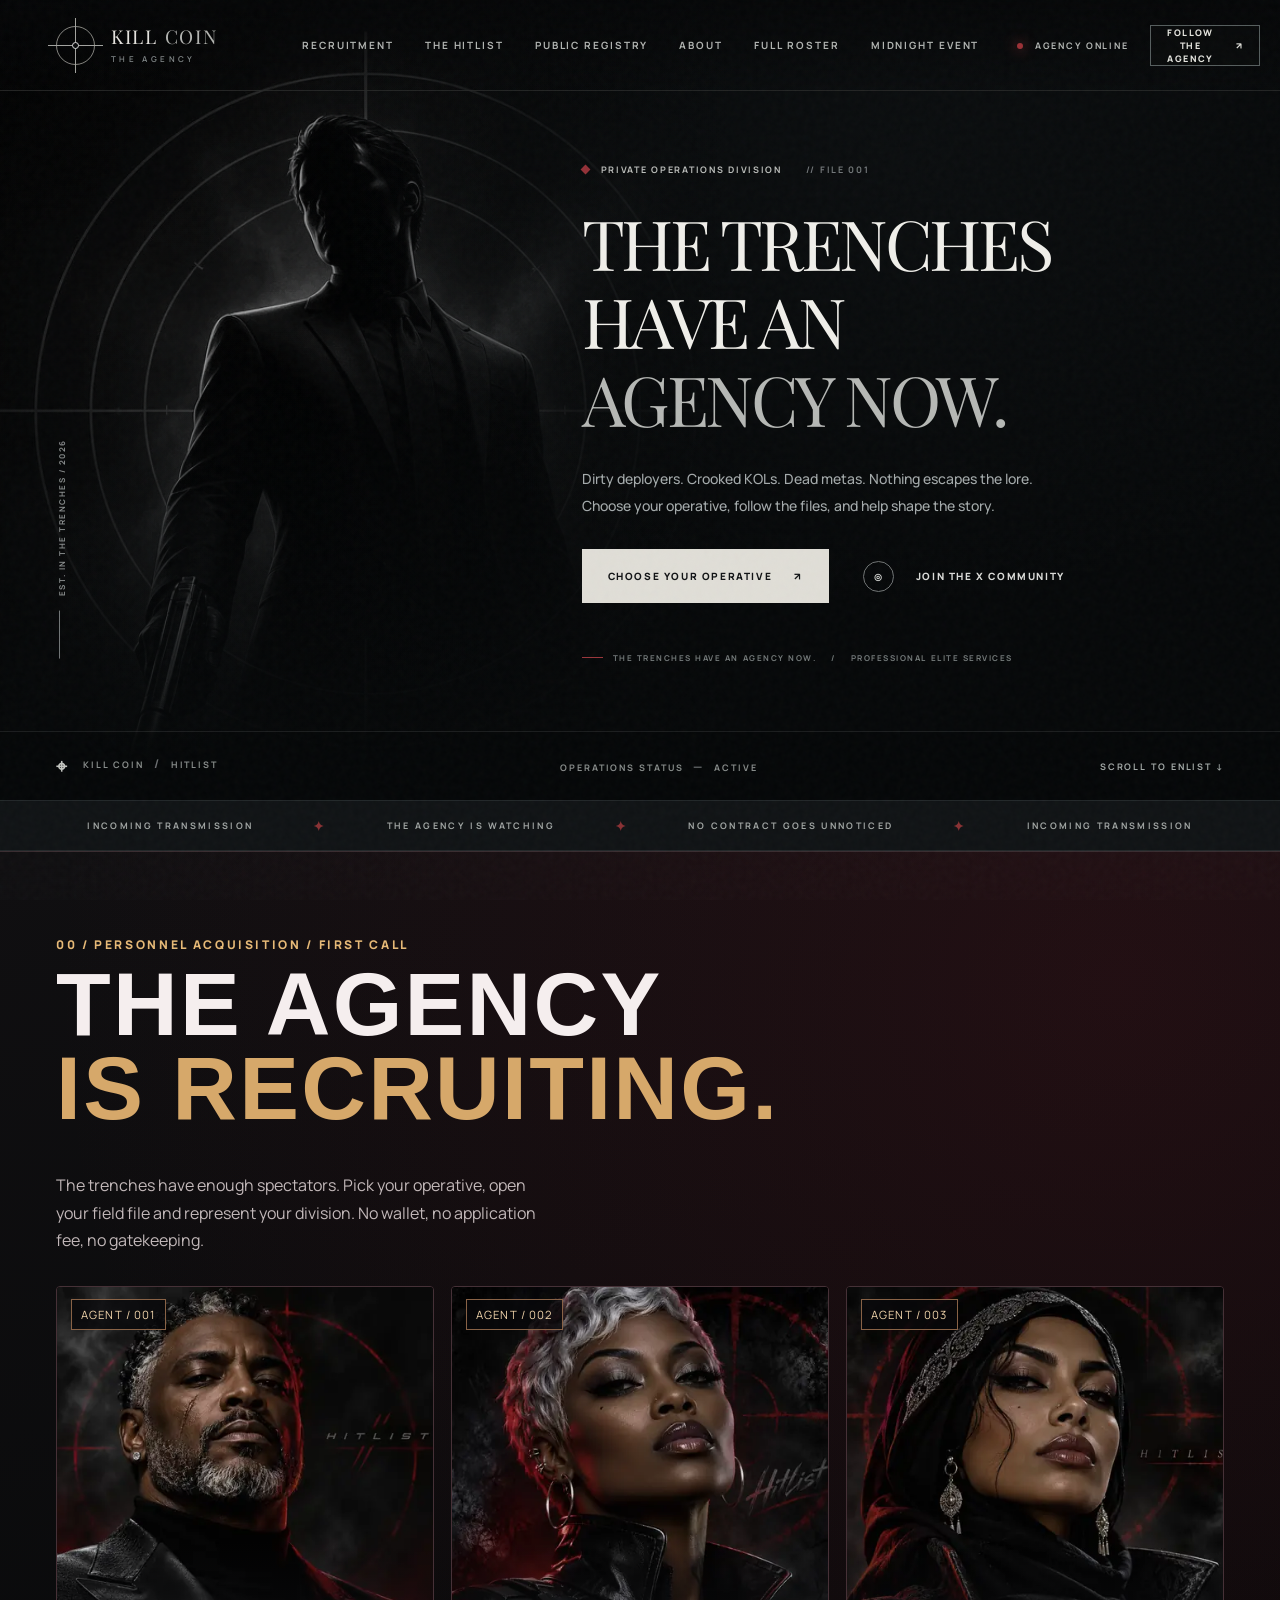
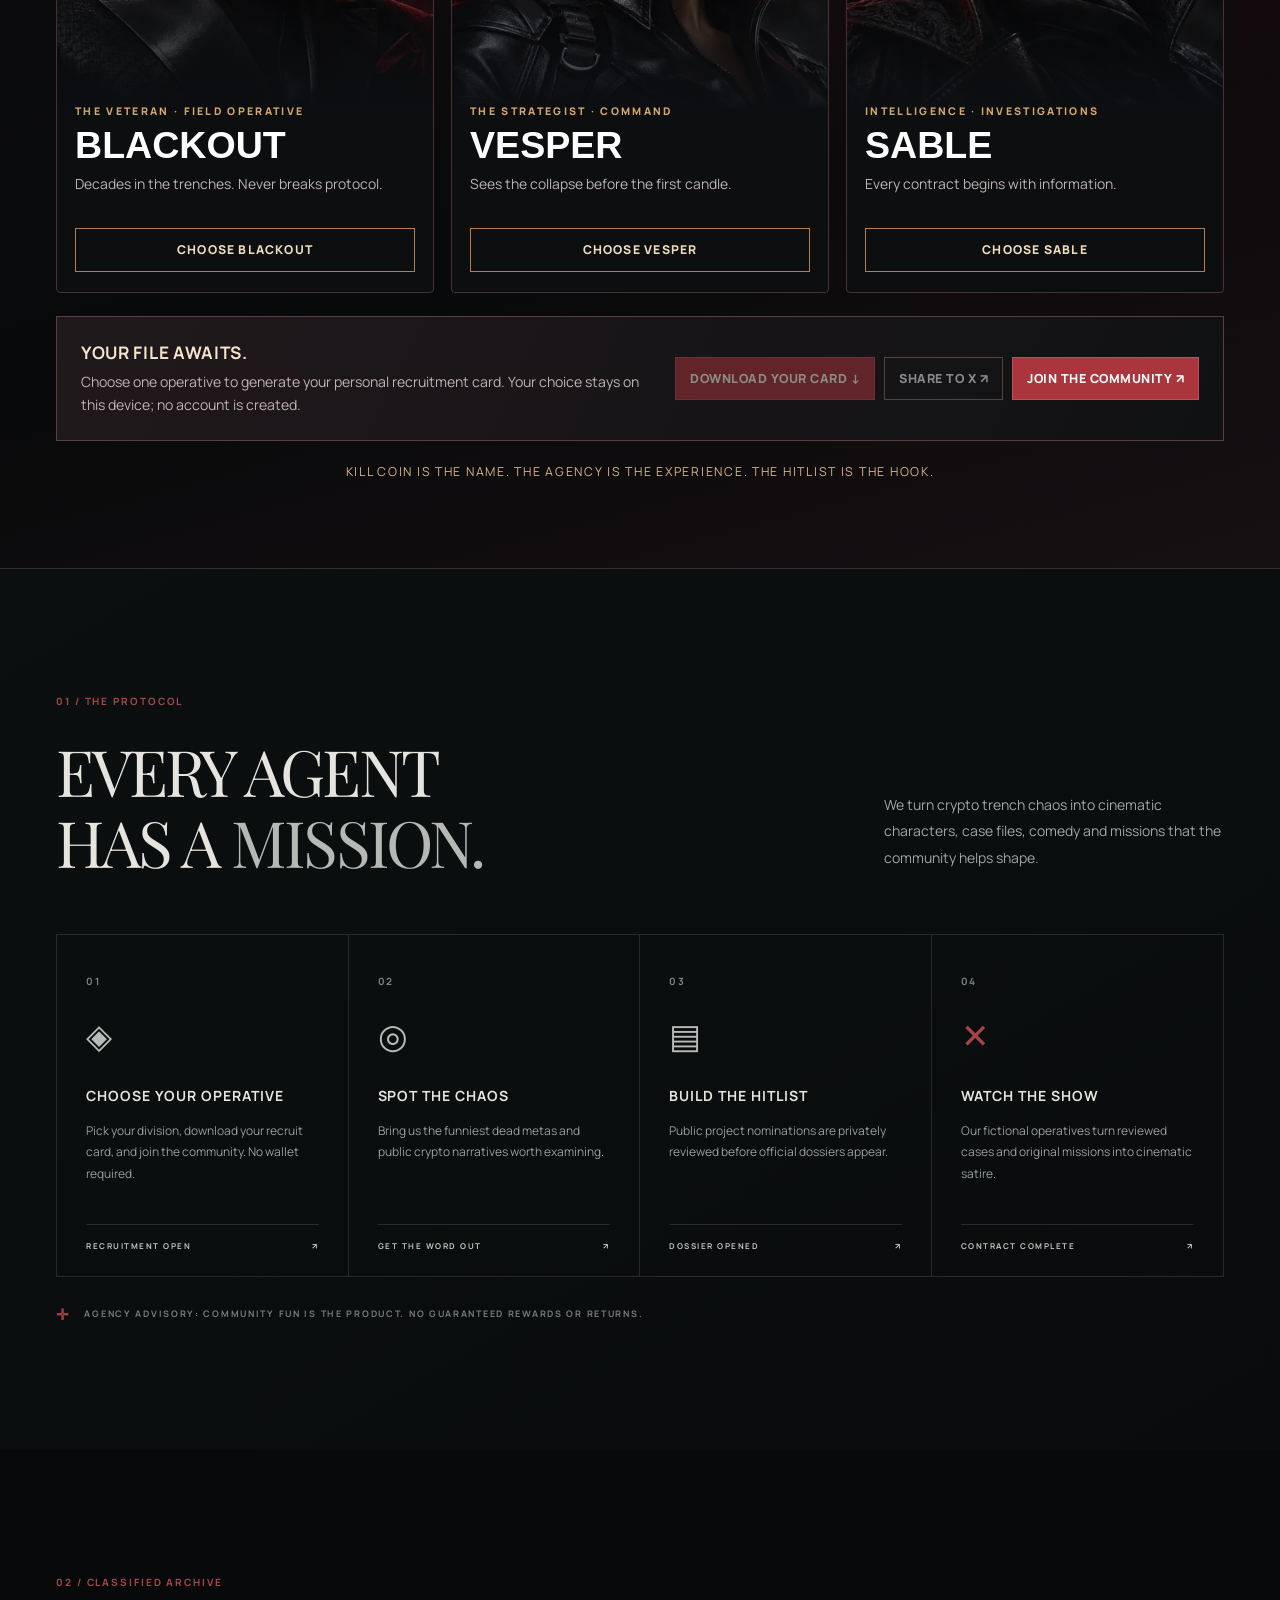
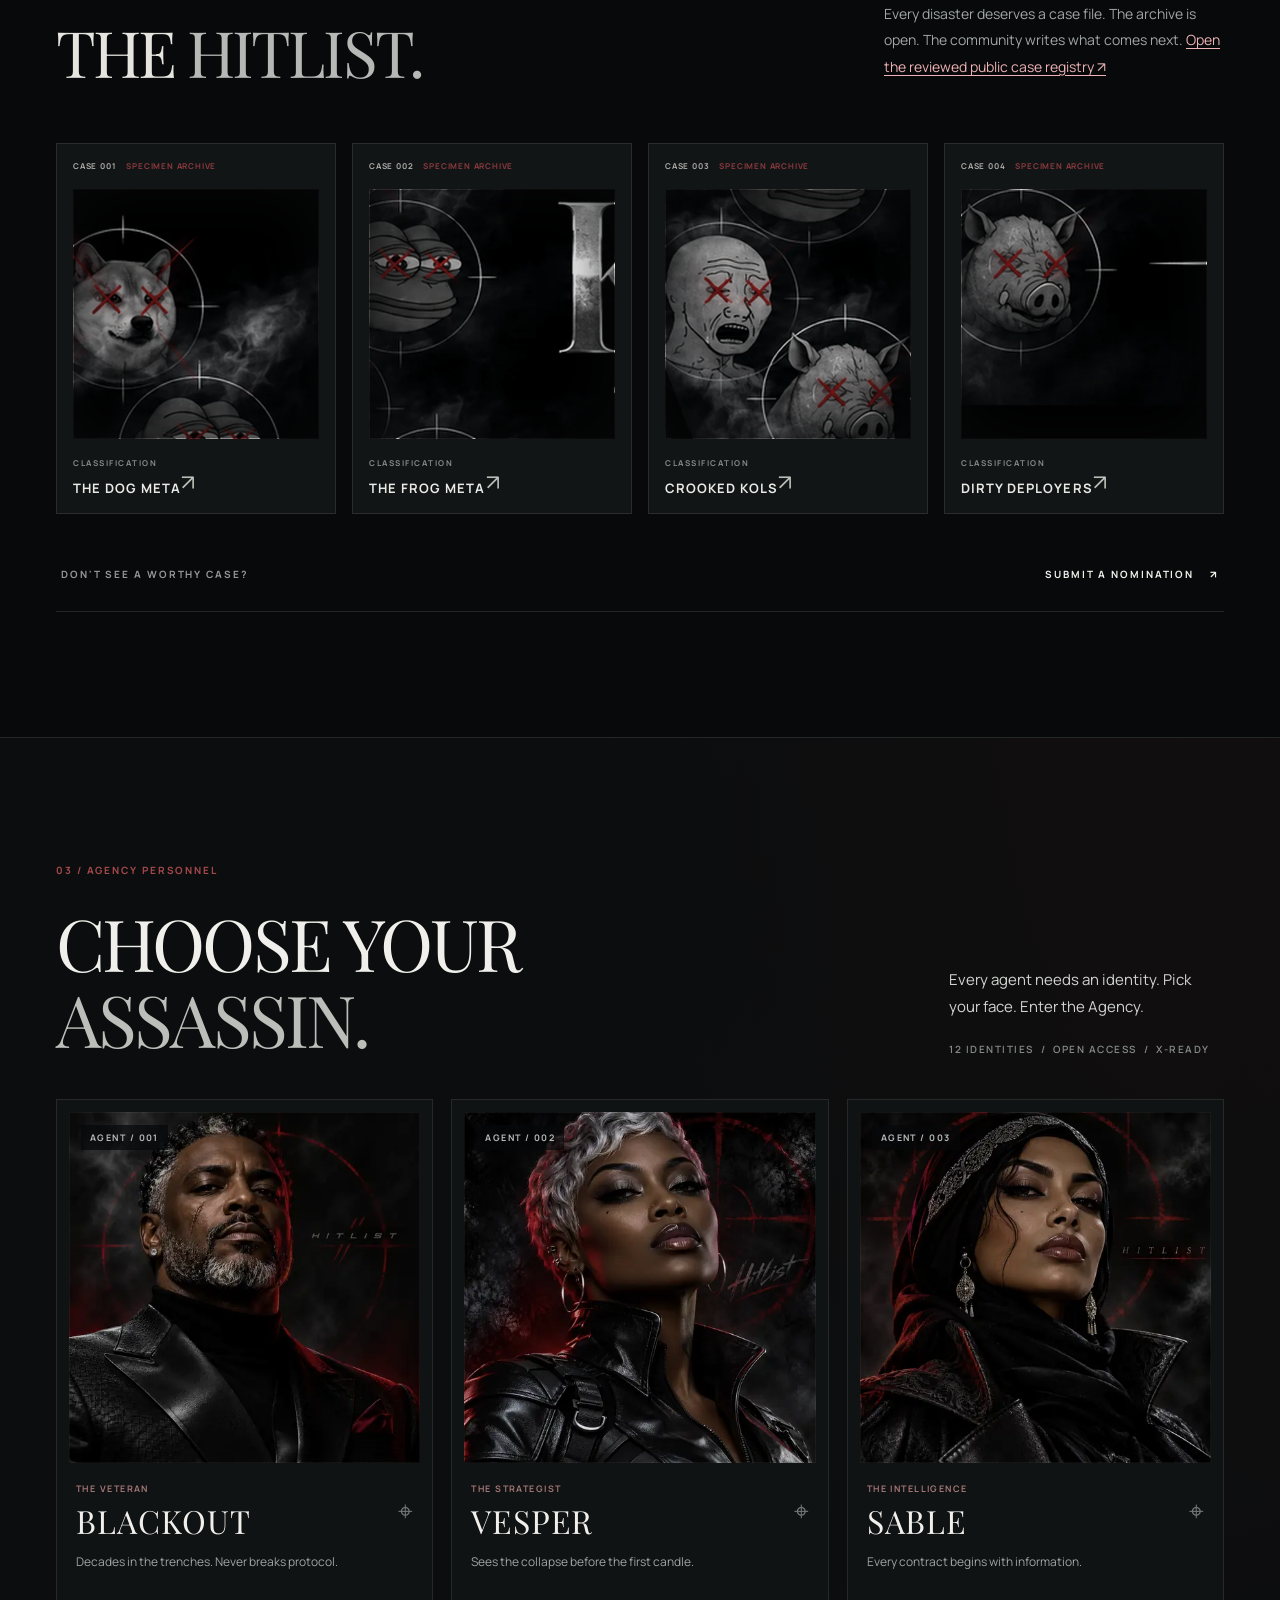
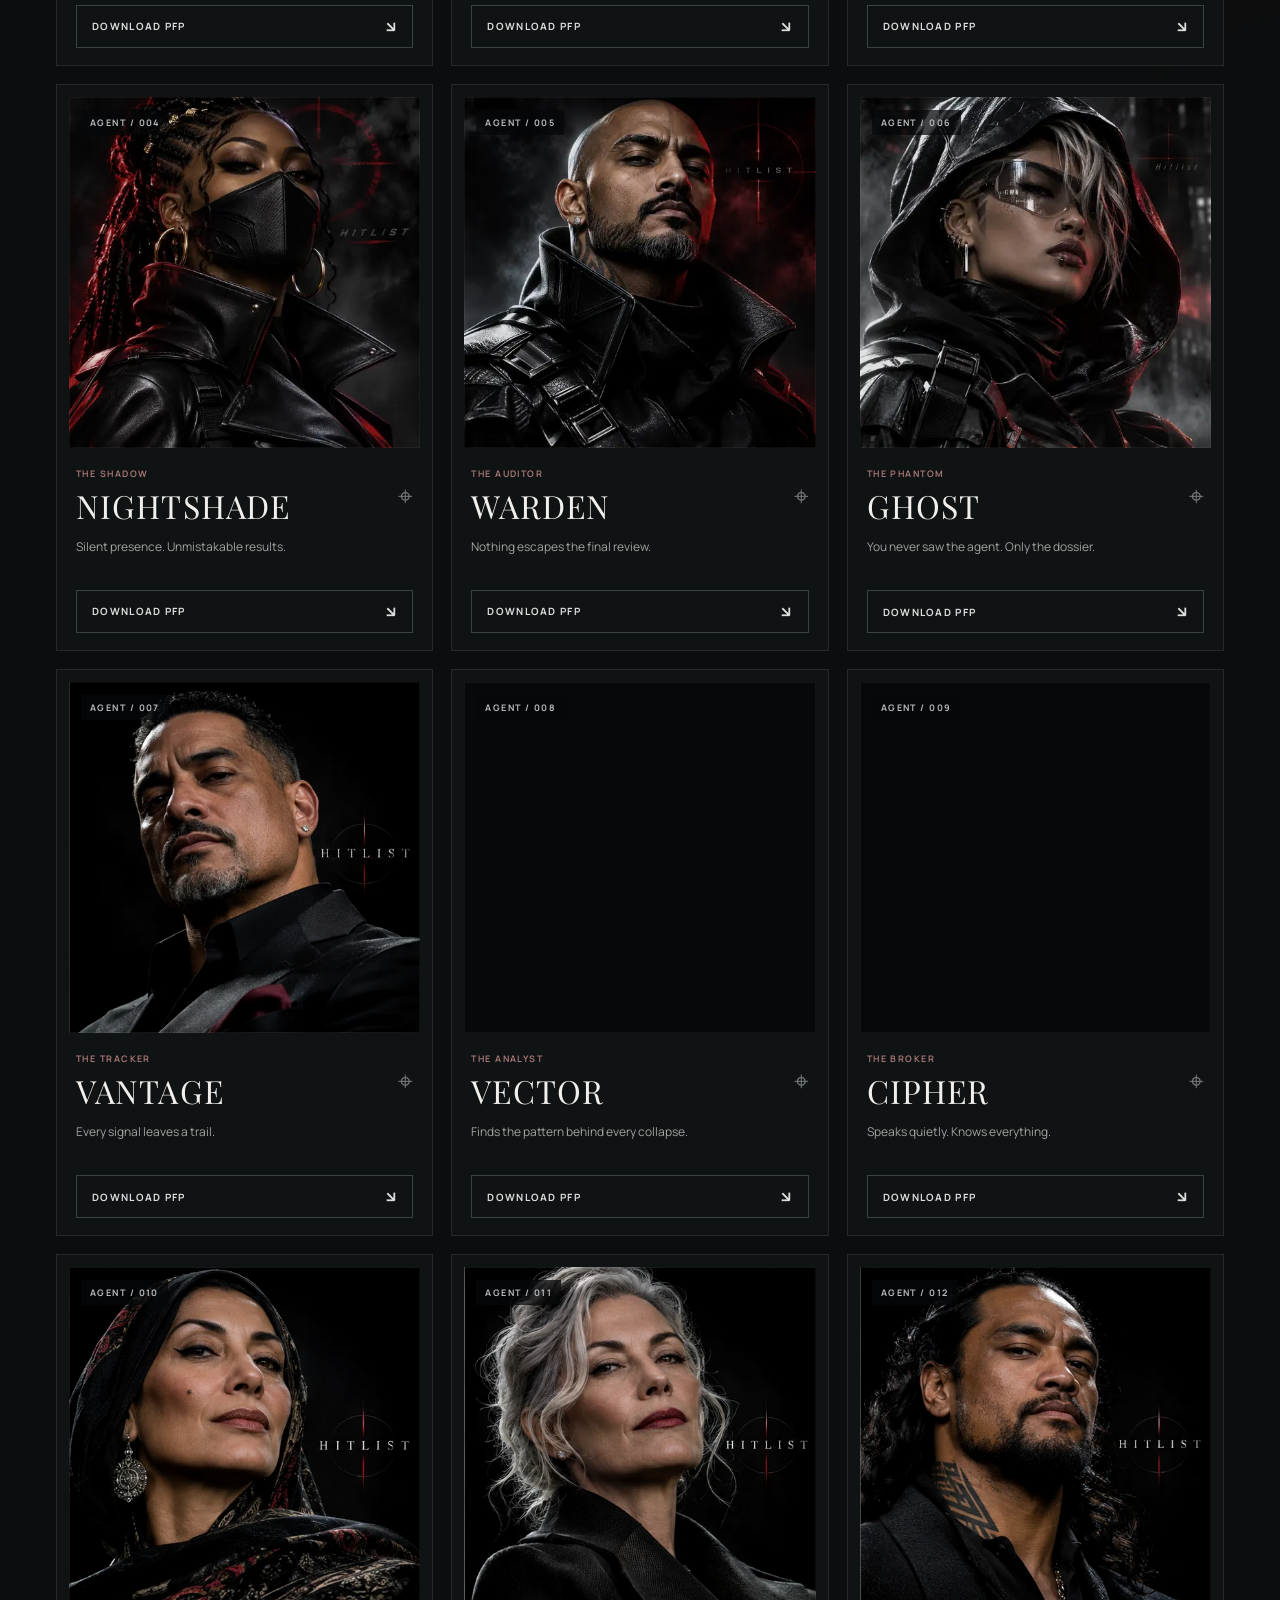
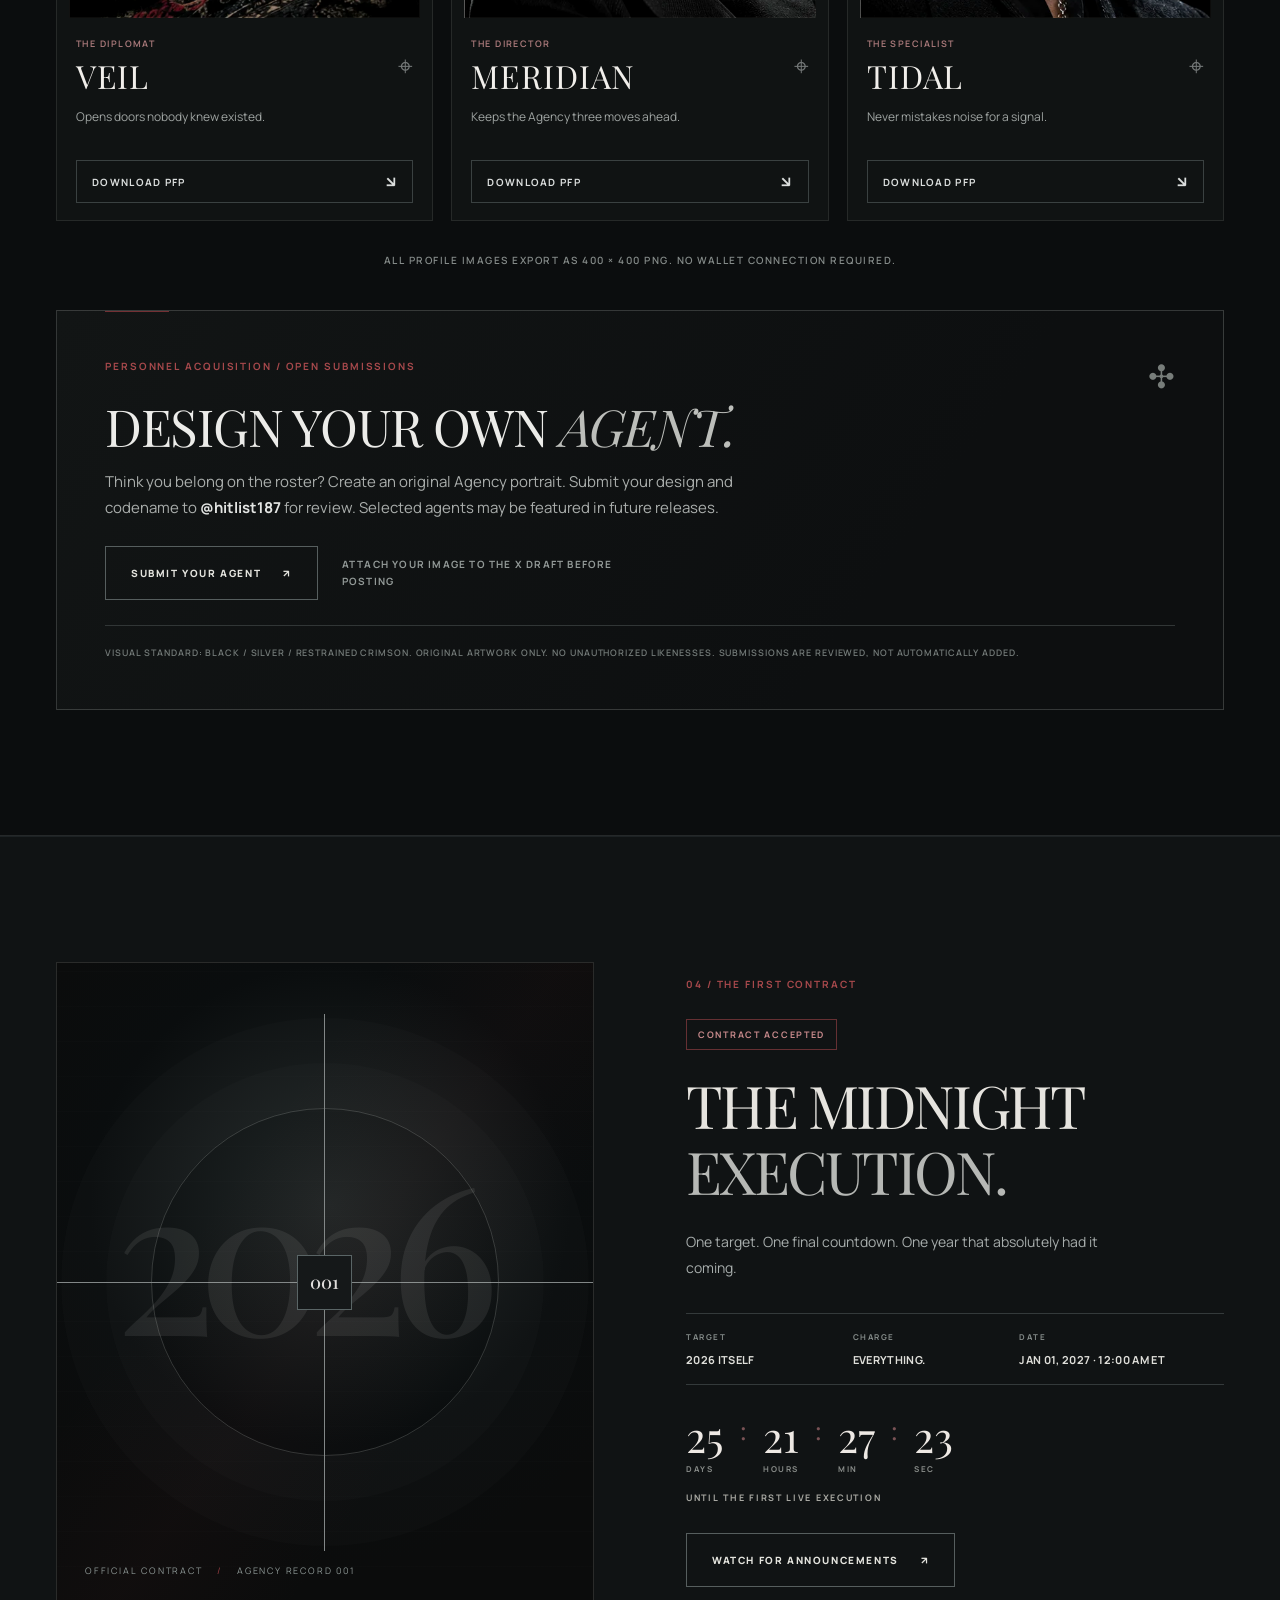
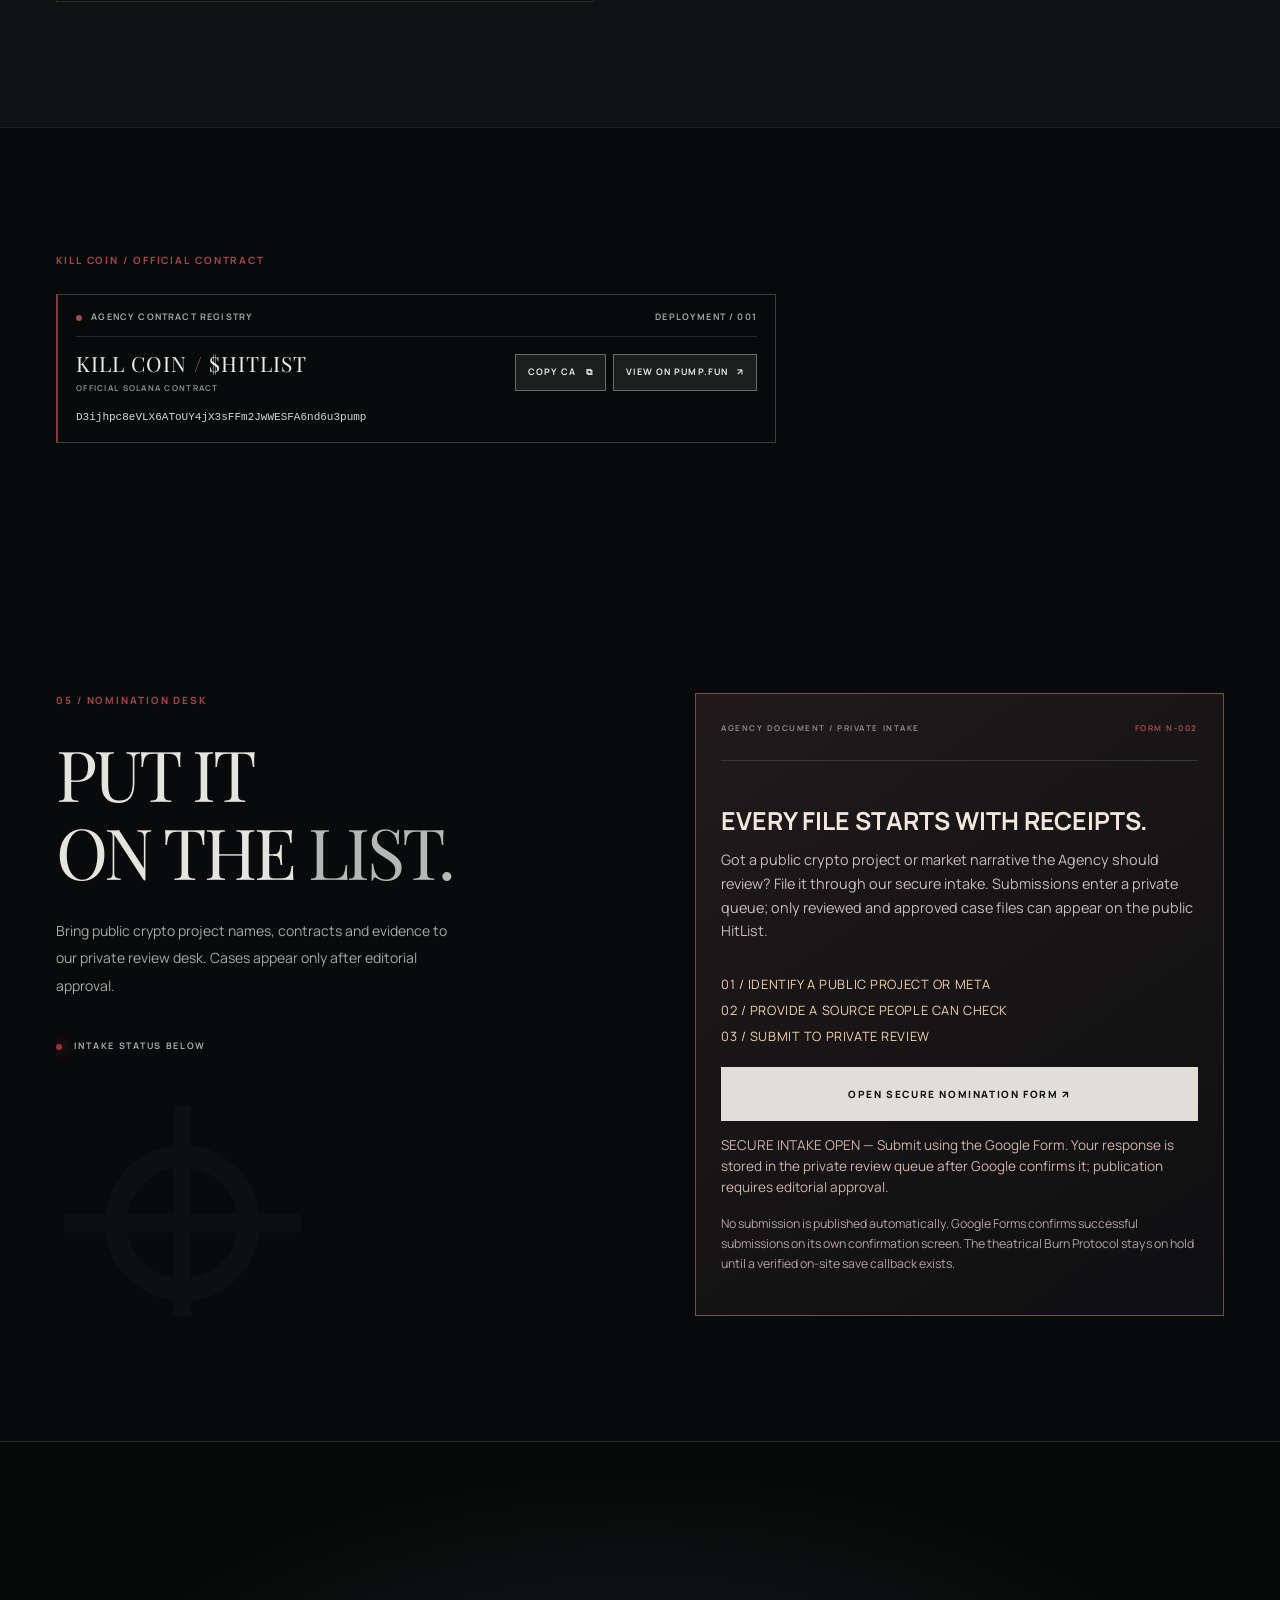
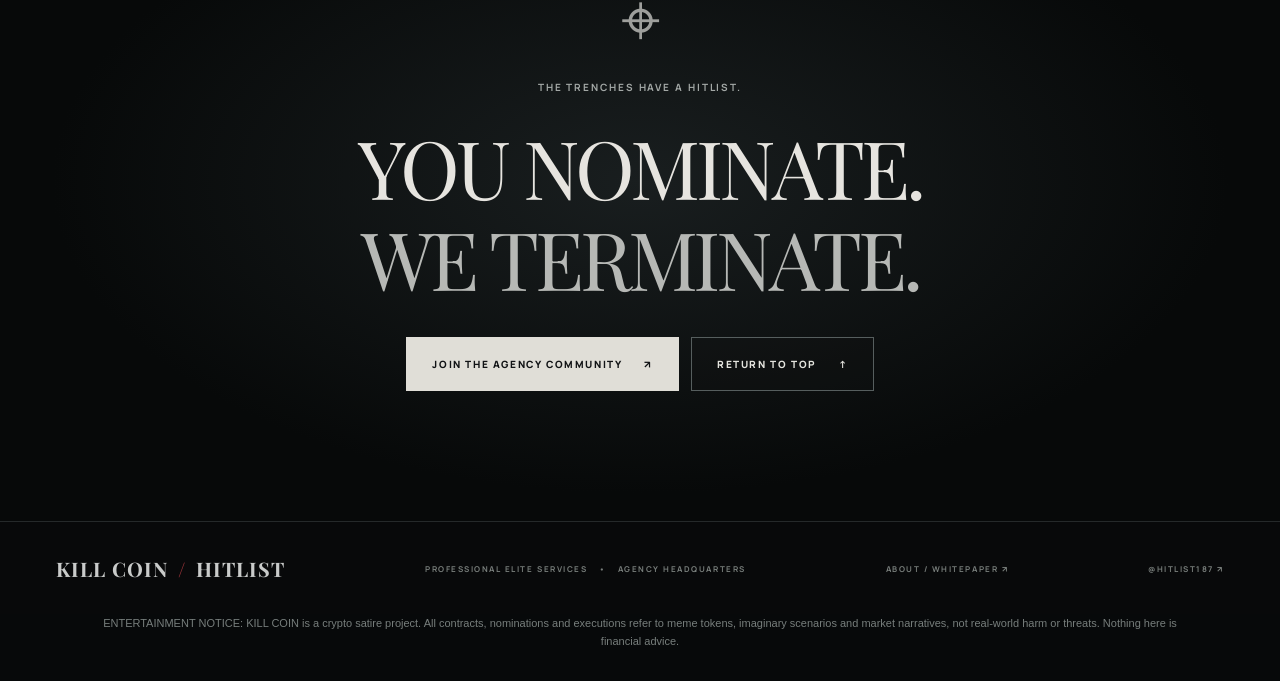
==== commit a91010bf: "Connect published verified anonymous Agency nomination form to private intake gateway" ====
--- a/index.html
+++ b/index.html
@@ -369,7 +369,7 @@
           <h3>EVERY FILE STARTS WITH RECEIPTS.</h3>
           <p>Got a public crypto project or market narrative the Agency should review? File it through our secure intake. Submissions enter a private queue; only reviewed and approved case files can appear on the public HitList.</p>
           <div class="secure-steps"><span>01 / IDENTIFY A PUBLIC PROJECT OR META</span><span>02 / PROVIDE A SOURCE PEOPLE CAN CHECK</span><span>03 / SUBMIT TO PRIVATE REVIEW</span></div>
-          <a id="secureNominationLink" class="button button-primary" href="#" data-form-url="" target="_blank" rel="noopener noreferrer" hidden>OPEN SECURE NOMINATION FORM ↗</a>
+          <a id="secureNominationLink" class="button button-primary" href="#" data-form-url="https://docs.google.com/forms/d/e/1FAIpQLSdGQw8m-1dqOy5gNpAlVUpCKBHSEs4IF3BhOl7Bjvs1lXJK_g/viewform" target="_blank" rel="noopener noreferrer" hidden>OPEN SECURE NOMINATION FORM ↗</a>
           <div id="nominationGateStatus" class="secure-status" role="status" aria-live="polite">Checking secure intake availability…</div>
           <p class="secure-note">No submission is published automatically. Google Forms confirms successful submissions on its own confirmation screen. The theatrical Burn Protocol stays on hold until a verified on-site save callback exists.</p>
         </div>
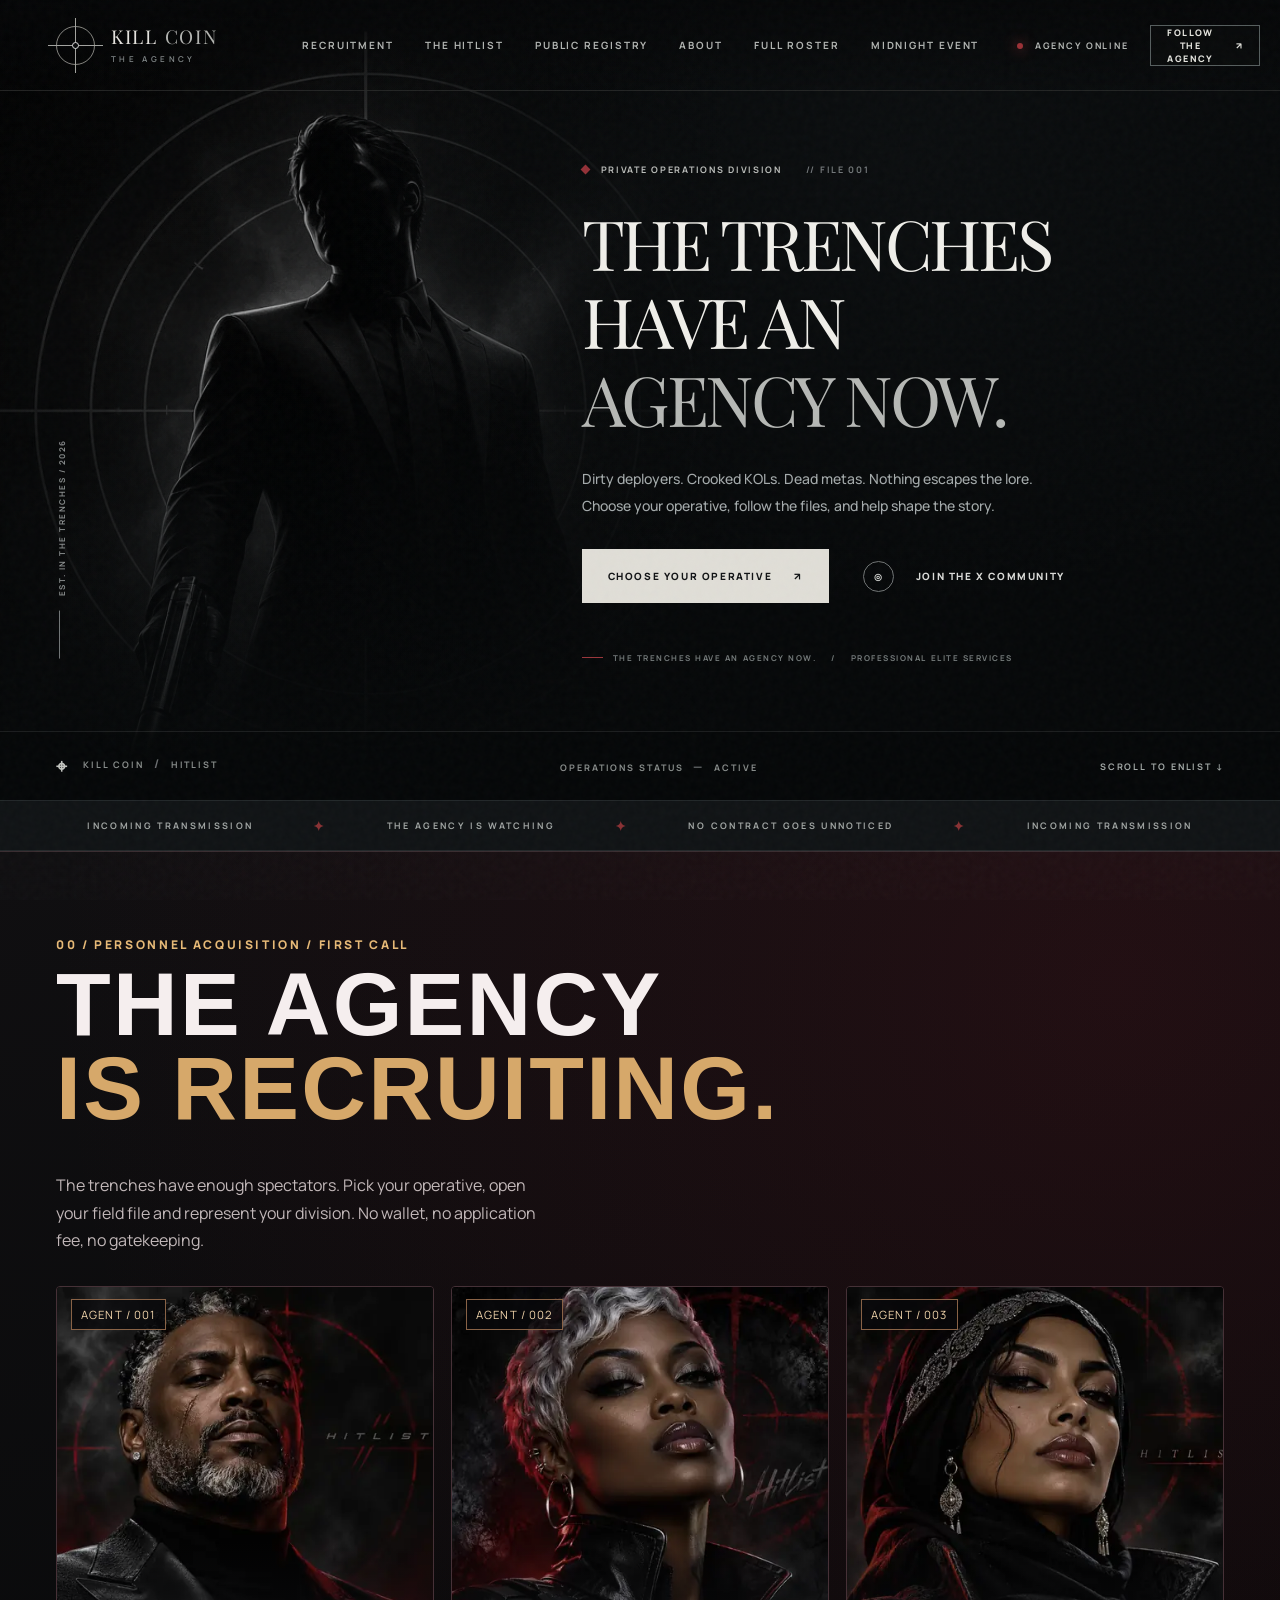
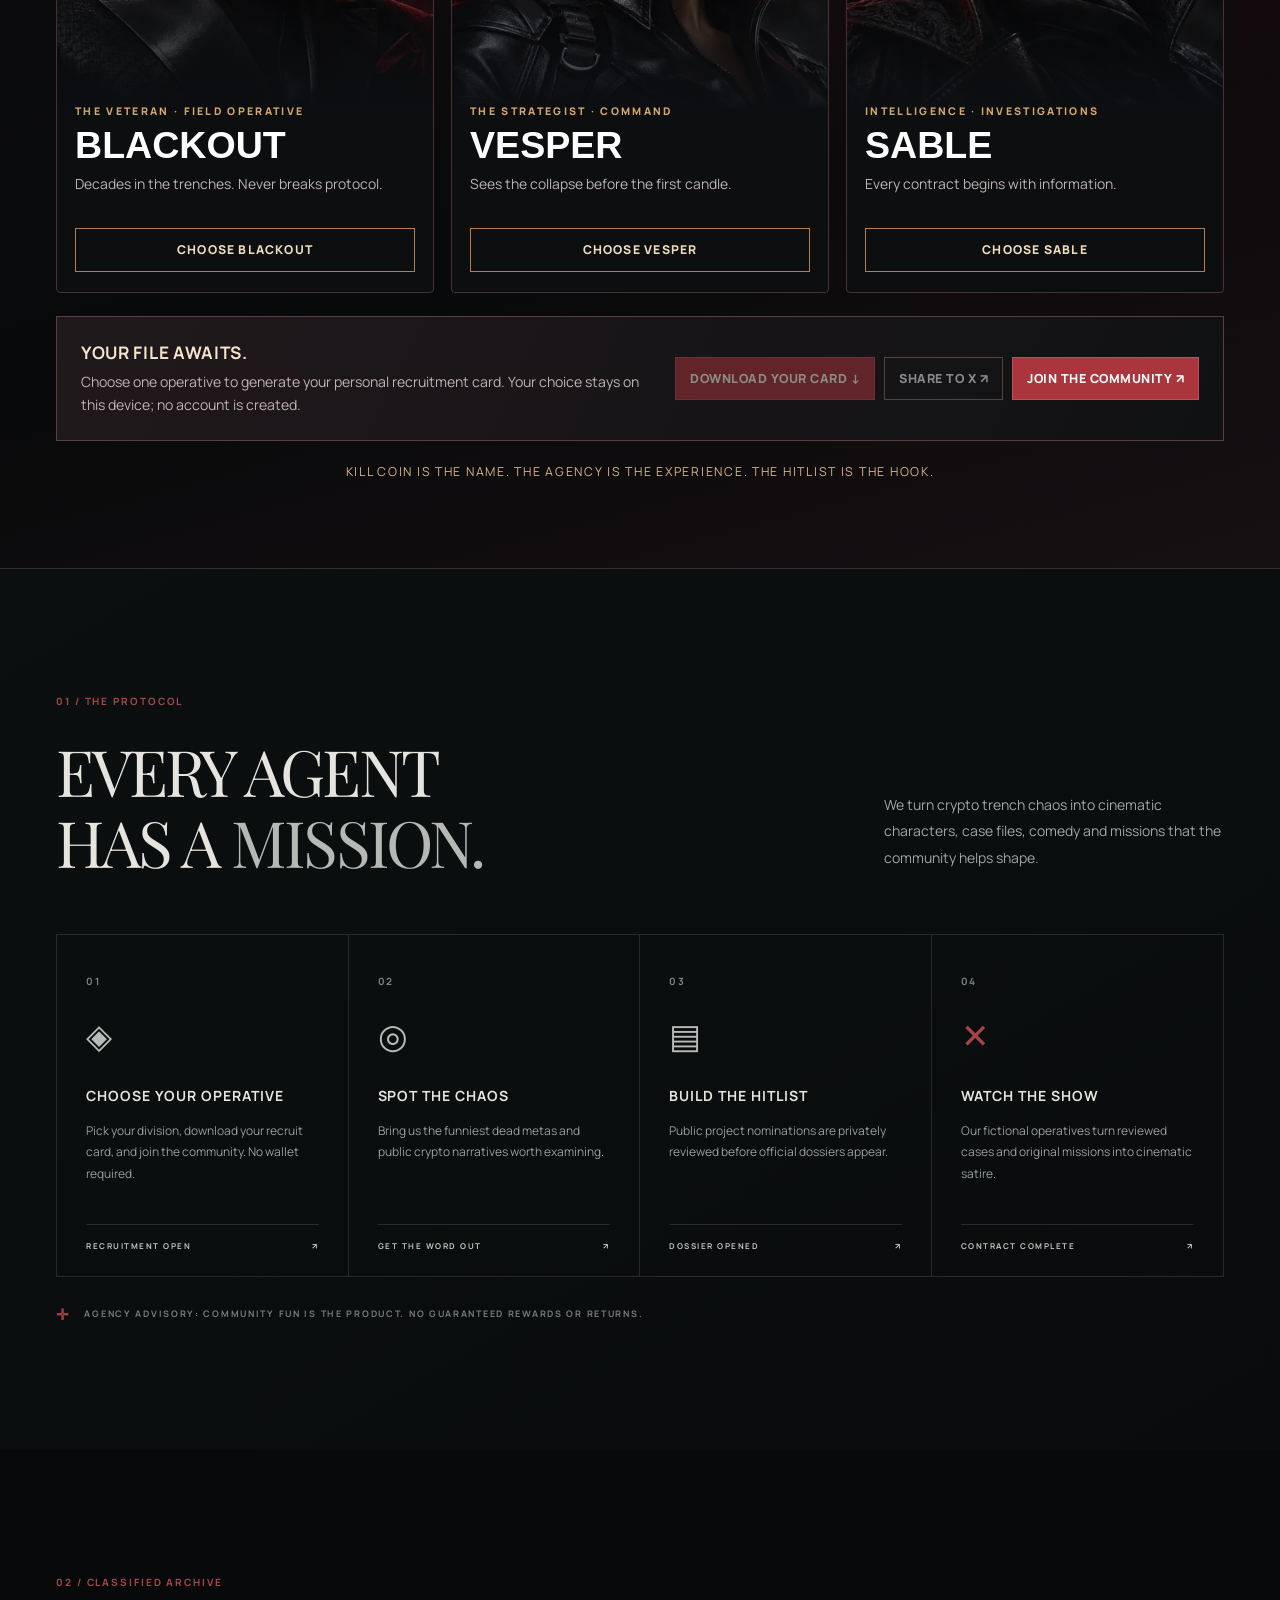
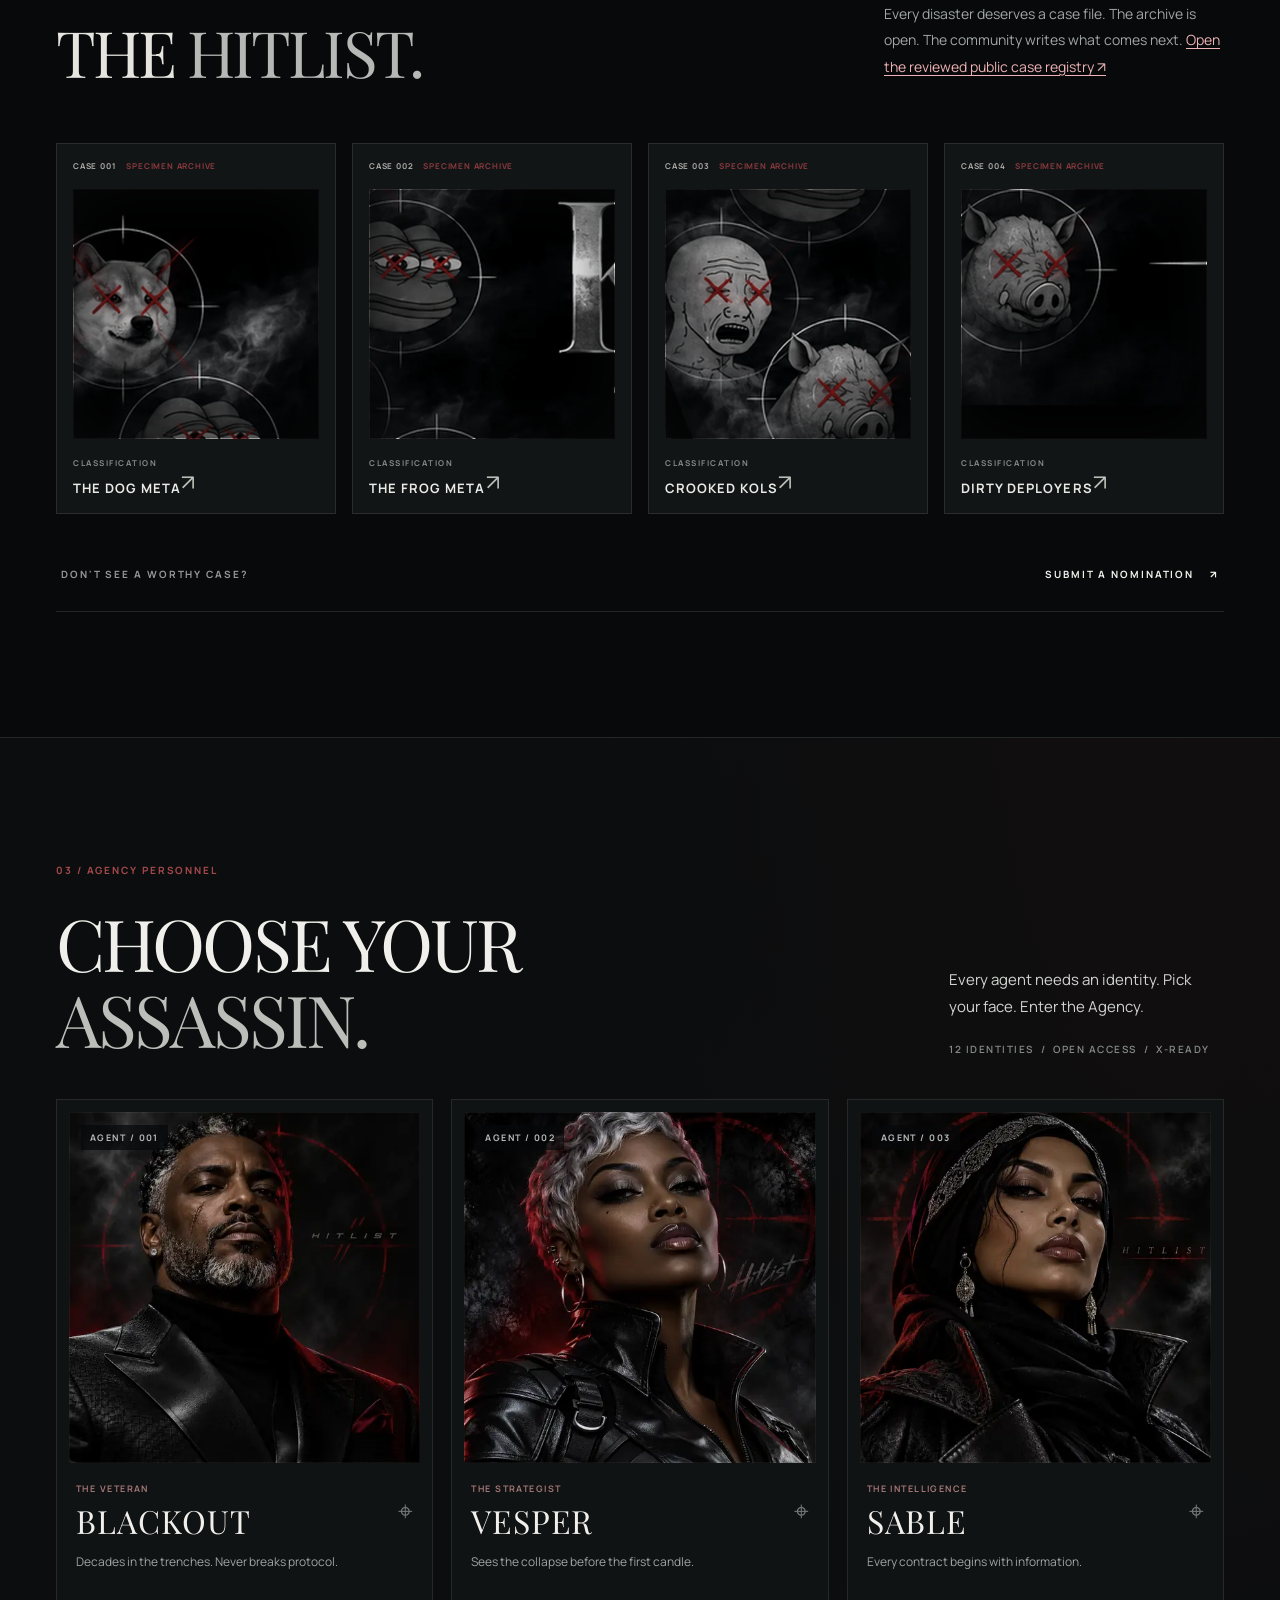
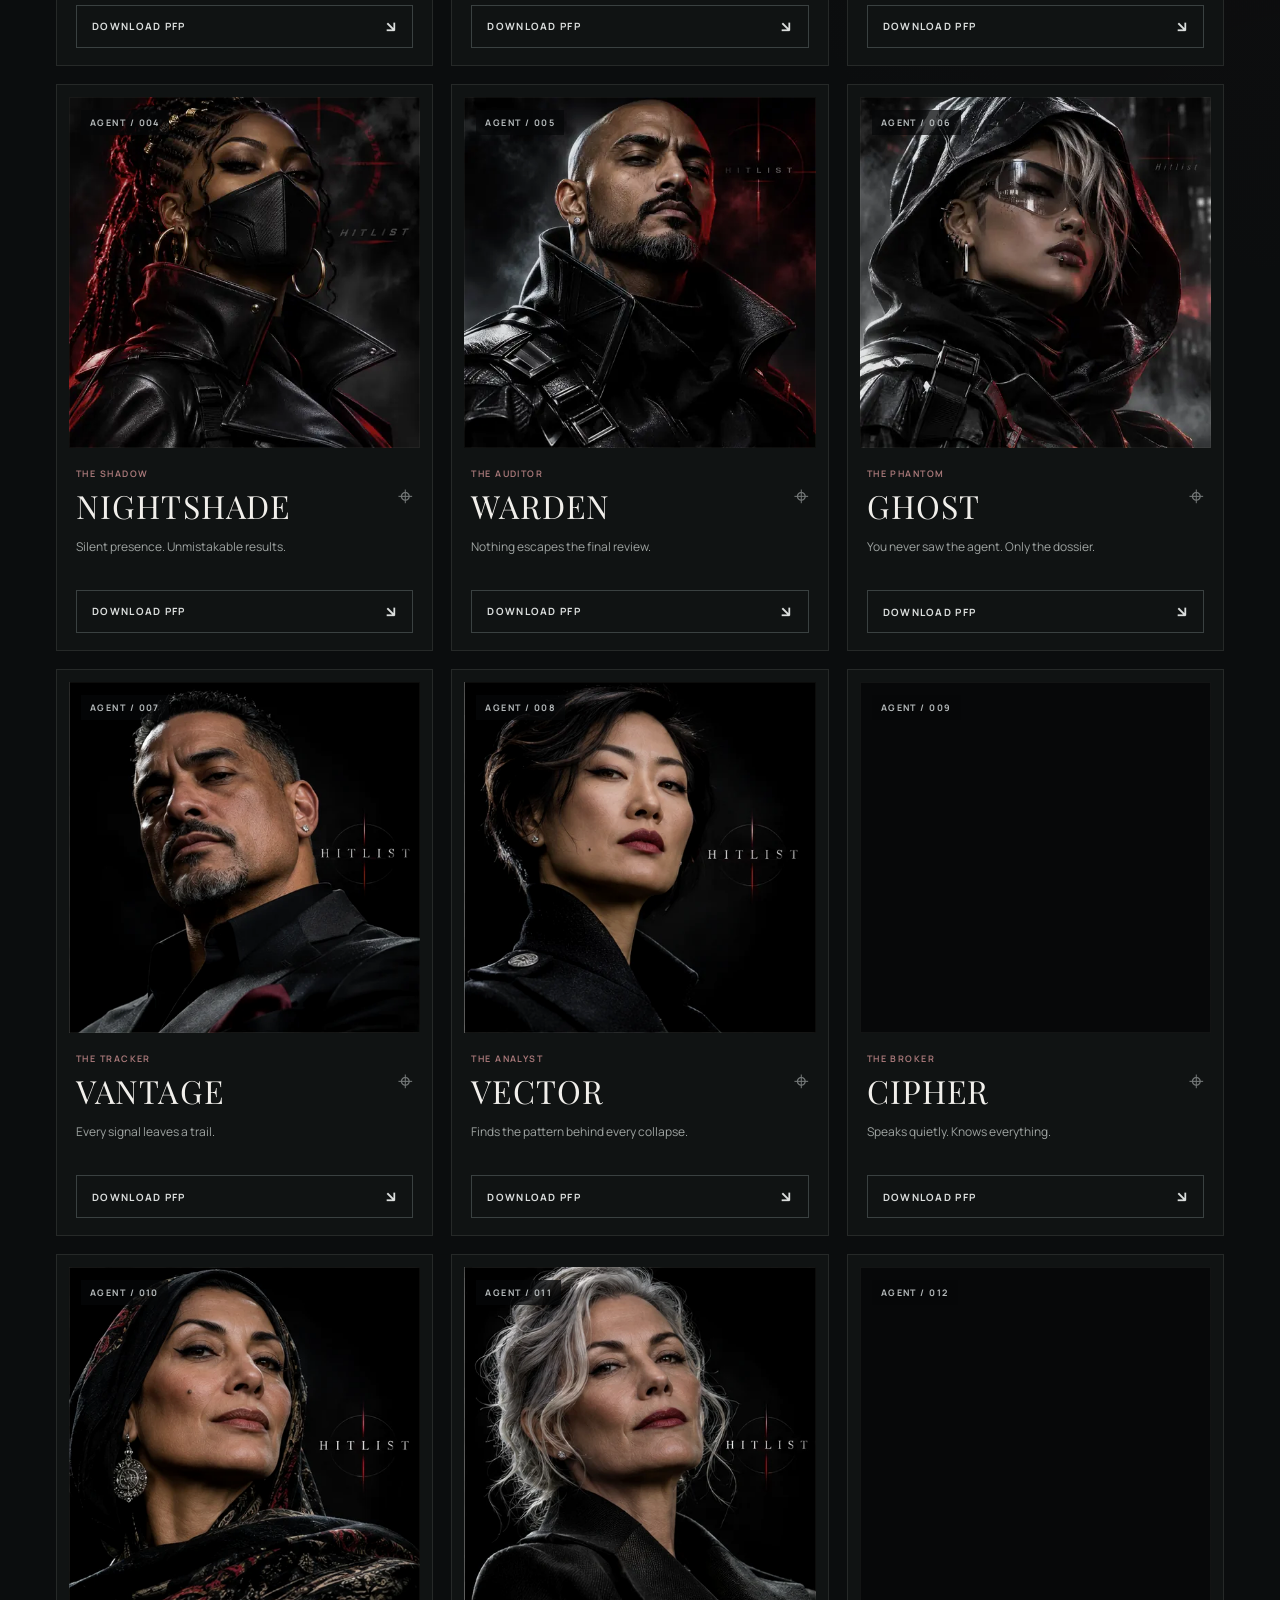
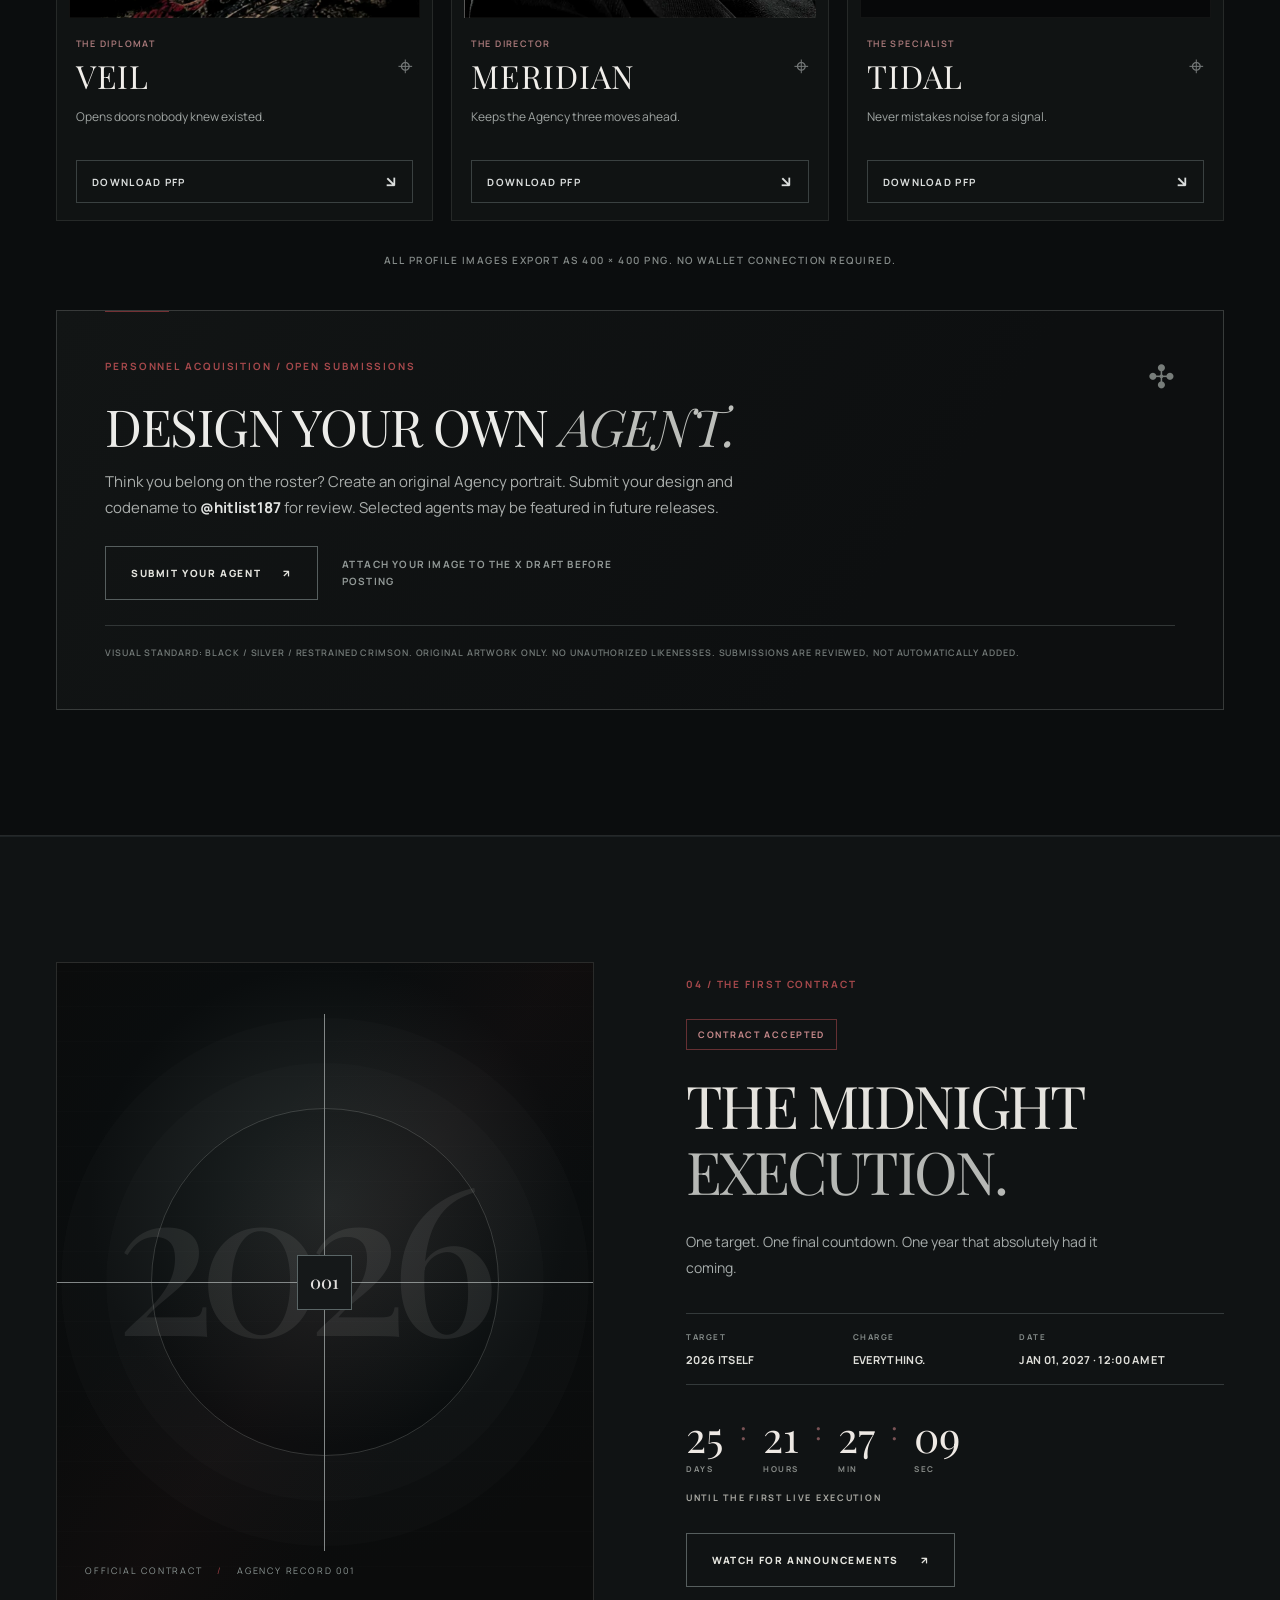
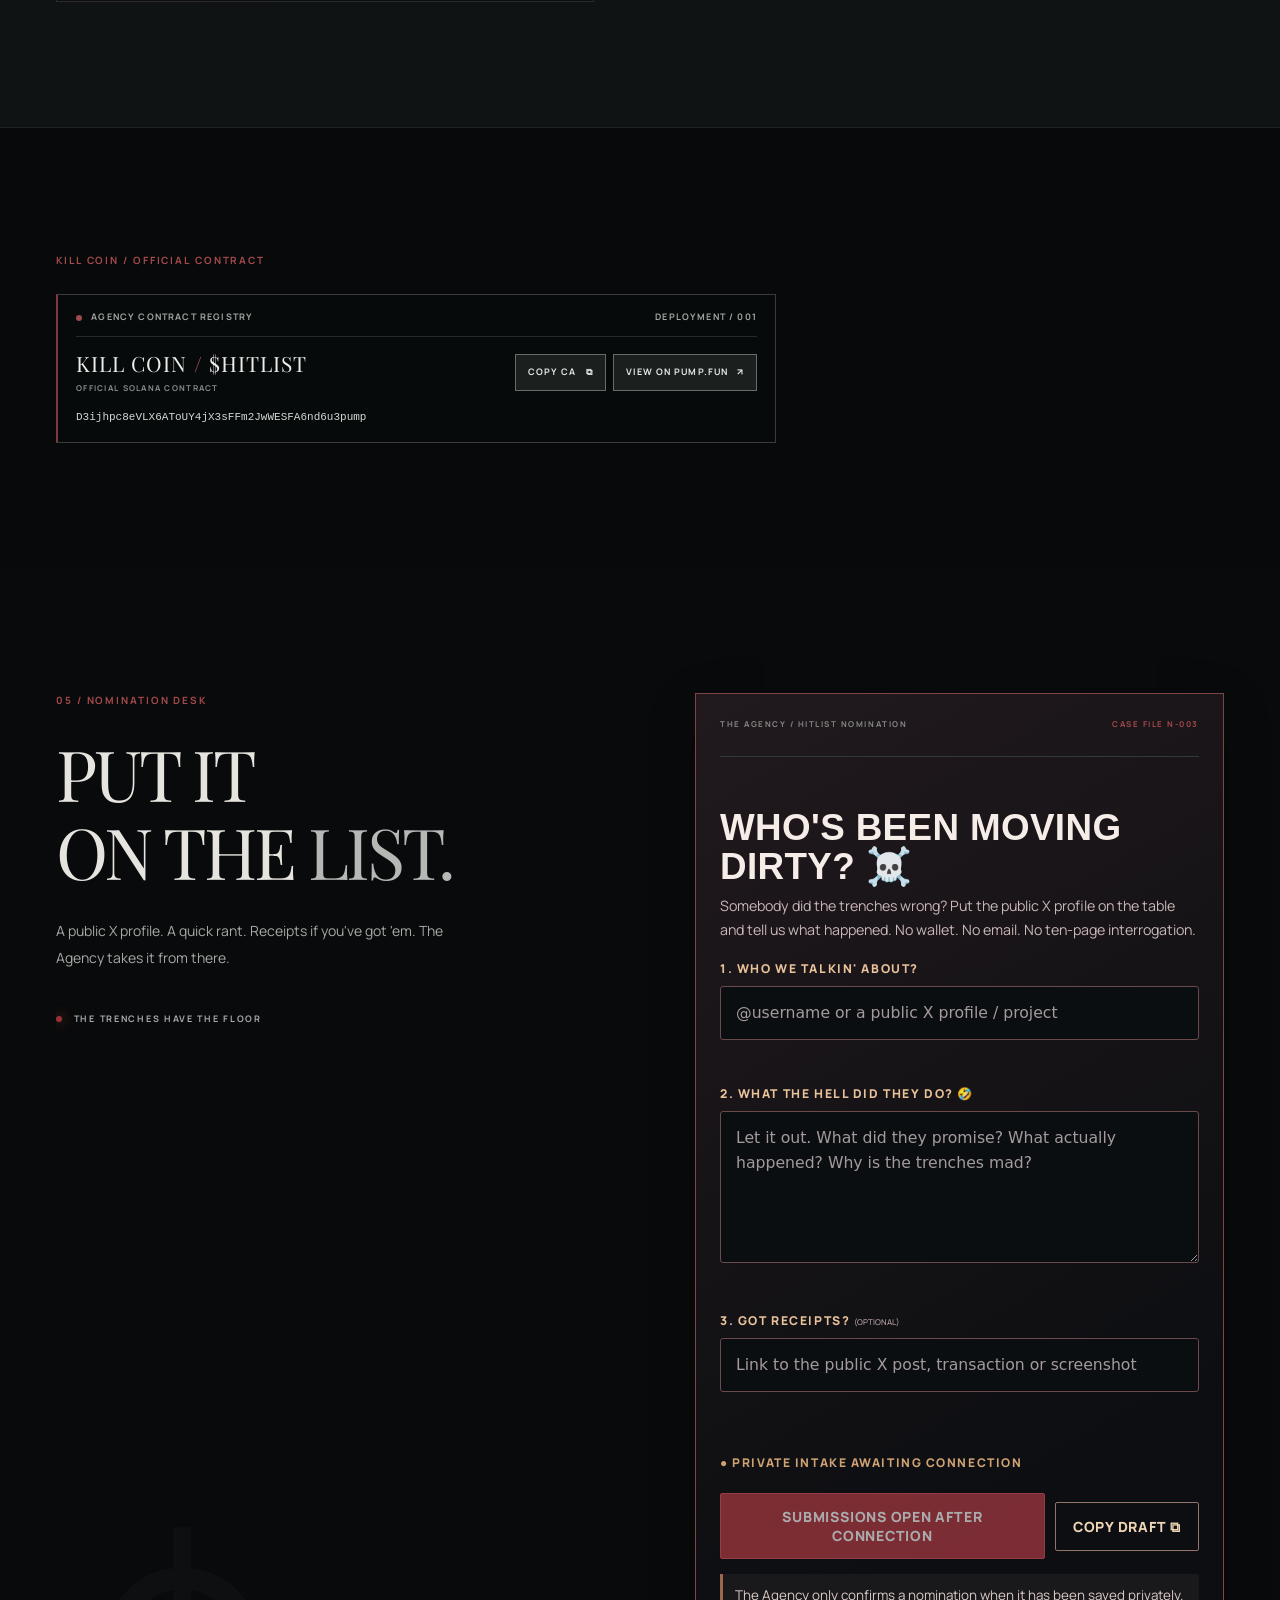
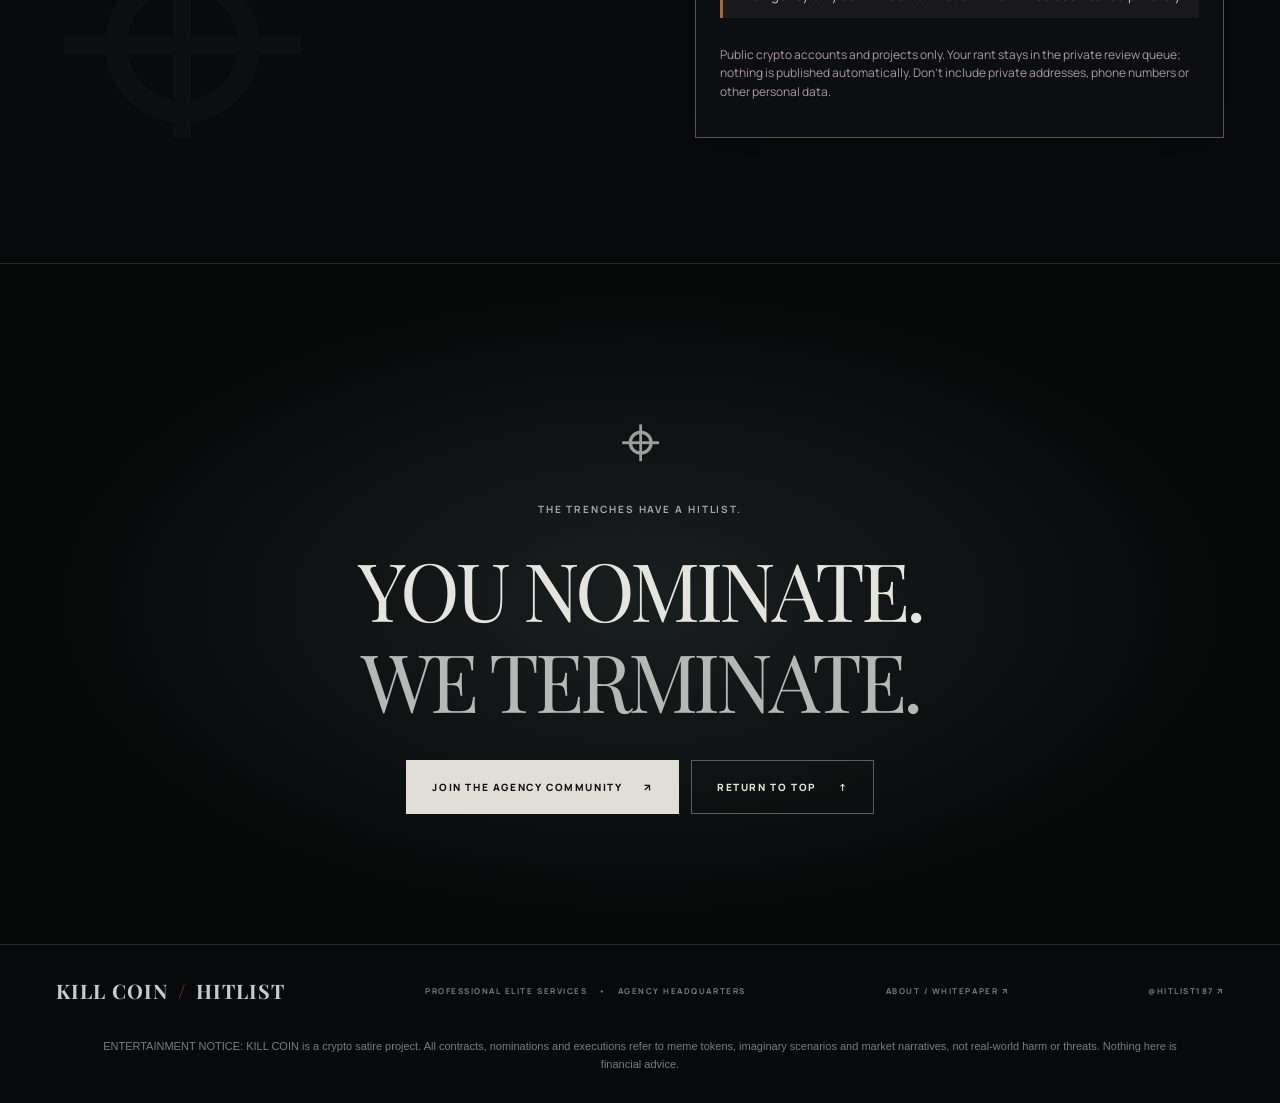
==== commit a3fa4646: "Replace Google Form gate with native three-field Agency nomination desk" ====
--- a/index.html
+++ b/index.html
@@ -107,6 +107,7 @@
   <meta name="twitter:title" content="KILL COIN — THE AGENCY IS RECRUITING">
   <meta name="twitter:description" content="The trenches have an agency now. Choose your operative. Follow the files.">
   <link rel="stylesheet" href="./agency-growth.css">
+  <link rel="stylesheet" href="./agency-nominations.css">
 </head>
 <body>
   <a class="skip" href="#main">Skip to content</a>
@@ -363,16 +364,43 @@
 
     <section class="section section-nominate" id="nominate" aria-labelledby="nominateHeading">
       <div class="container nomination-layout">
-        <div class="nomination-copy reveal"><p class="section-eyebrow">05 / NOMINATION DESK</p><h2 id="nominateHeading">PUT IT<br>ON THE <em>LIST.</em></h2><p>Bring public crypto project names, contracts and evidence to our private review desk. Cases appear only after editorial approval.</p><div class="clearance-line"><span class="status-dot"></span> INTAKE STATUS BELOW</div><div class="nomination-watermark" aria-hidden="true">⌖</div></div>
-        <div class="nomination-form secure-desk reveal" id="nominationDesk">
-          <div class="form-header"><span>AGENCY DOCUMENT / PRIVATE INTAKE</span><span>FORM N-002</span></div>
-          <h3>EVERY FILE STARTS WITH RECEIPTS.</h3>
-          <p>Got a public crypto project or market narrative the Agency should review? File it through our secure intake. Submissions enter a private queue; only reviewed and approved case files can appear on the public HitList.</p>
-          <div class="secure-steps"><span>01 / IDENTIFY A PUBLIC PROJECT OR META</span><span>02 / PROVIDE A SOURCE PEOPLE CAN CHECK</span><span>03 / SUBMIT TO PRIVATE REVIEW</span></div>
-          <a id="secureNominationLink" class="button button-primary" href="#" data-form-url="https://docs.google.com/forms/d/e/1FAIpQLSdGQw8m-1dqOy5gNpAlVUpCKBHSEs4IF3BhOl7Bjvs1lXJK_g/viewform" target="_blank" rel="noopener noreferrer" hidden>OPEN SECURE NOMINATION FORM ↗</a>
-          <div id="nominationGateStatus" class="secure-status" role="status" aria-live="polite">Checking secure intake availability…</div>
-          <p class="secure-note">No submission is published automatically. Google Forms confirms successful submissions on its own confirmation screen. The theatrical Burn Protocol stays on hold until a verified on-site save callback exists.</p>
-        </div>
+        <div class="nomination-copy reveal"><p class="section-eyebrow">05 / NOMINATION DESK</p><h2 id="nominateHeading">PUT IT<br>ON THE <em>LIST.</em></h2><p>A public X profile. A quick rant. Receipts if you've got 'em. The Agency takes it from there.</p><div class="clearance-line"><span class="status-dot"></span> THE TRENCHES HAVE THE FLOOR</div><div class="nomination-watermark" aria-hidden="true">⌖</div></div>
+        <form class="nomination-form agency-intake reveal" id="agencyNominationForm" novalidate>
+          <div class="form-header"><span>THE AGENCY / HITLIST NOMINATION</span><span>CASE FILE N-003</span></div>
+          <h3>WHO'S BEEN MOVING DIRTY? ☠️</h3>
+          <p class="intake-intro">Somebody did the trenches wrong? Put the public X profile on the table and tell us what happened. No wallet. No email. No ten-page interrogation.</p>
+
+          <div class="intake-field">
+            <label for="agencyNomineeProfile">1. WHO WE TALKIN' ABOUT?</label>
+            <input id="agencyNomineeProfile" name="profile" type="text" maxlength="120" minlength="2" placeholder="@username or a public X profile / project" autocomplete="off" autocapitalize="none" spellcheck="false" required>
+          </div>
+          <div class="intake-field">
+            <label for="agencyNomineeRant">2. WHAT THE HELL DID THEY DO? 🤣</label>
+            <textarea id="agencyNomineeRant" name="rant" rows="5" minlength="8" maxlength="1600" placeholder="Let it out. What did they promise? What actually happened? Why is the trenches mad?" required></textarea>
+          </div>
+          <div class="intake-field">
+            <label for="agencyNomineeReceipt">3. GOT RECEIPTS? <span>(OPTIONAL)</span></label>
+            <input id="agencyNomineeReceipt" name="receipt" type="url" maxlength="500" placeholder="Link to the public X post, transaction or screenshot">
+          </div>
+          <input type="hidden" name="requestId" id="agencyRequestId" value="">
+          <div class="intake-honeypot" aria-hidden="true">
+            <label for="agencySpamField">Leave this field empty</label>
+            <input id="agencySpamField" name="website" type="text" tabindex="-1" autocomplete="off">
+          </div>
+          <div class="intake-connection" id="agencyIntakeConnection" role="status">● CHECKING INTAKE…</div>
+          <div class="intake-actions">
+            <button type="submit" id="agencySubmitNomination" class="intake-submit" disabled>CONNECTING PRIVATE DESK…</button>
+            <button type="button" id="agencyCopyNomination" class="intake-copy">COPY DRAFT ⧉</button>
+          </div>
+          <p class="intake-status" id="agencyNominationMessage" role="status" aria-live="polite">The Agency only confirms a nomination when it has been saved privately.</p>
+          <div class="agency-saved" id="agencySavedCase" hidden>
+            <strong>FILE RECEIVED / <span id="agencySavedCaseId"></span></strong>
+            <p>The desk has your submission. Public dossiers are reviewed separately. Don't post anyone's personal information.</p>
+            <button type="button" id="agencyShareFiling">I FILED WITH THE AGENCY — SHARE ↗</button>
+          </div>
+          <p class="intake-fineprint">Public crypto accounts and projects only. Your rant stays in the private review queue; nothing is published automatically. Don't include private addresses, phone numbers or other personal data.</p>
+          <iframe id="agencySubmissionFrame" name="agencySubmissionFrame" title="Agency nomination response receiver" hidden tabindex="-1"></iframe>
+        </form>
       </div>
     </section>
 
@@ -461,6 +489,8 @@
 }
 
 </script>
+<script src="./agency-nominations-config.js" defer></script>
 <script src="./agency-growth.js" defer></script>
+<script src="./agency-nominations.js" defer></script>
 </body>
 </html>
--- a/agency-nominations.css
+++ b/agency-nominations.css
@@ -0,0 +1,31 @@
+/* THE AGENCY / direct website nomination desk */
+.agency-intake{border:1px solid #7c4548;background:linear-gradient(150deg,#21191d,#0c0e11 75%);padding:24px;max-width:570px;box-shadow:0 14px 45px rgba(0,0,0,.22)}
+.agency-intake .form-header{display:flex;justify-content:space-between;gap:9px;flex-wrap:wrap}
+.agency-intake h3{font-family:Impact,"Arial Narrow",sans-serif;color:#f6ece8;font-size:clamp(1.65rem,4vw,2.3rem);line-height:1.05;letter-spacing:.01em;margin:20px 0 8px}
+.agency-intake .intake-intro{font-size:.89rem;line-height:1.65;color:#cab7b8;margin:0 0 19px}
+.agency-intake .intake-field{margin-bottom:20px}
+.agency-intake .intake-field label{display:block;font-size:.76rem;text-transform:uppercase;letter-spacing:.13em;font-weight:800;color:#e9c29a;margin-bottom:9px}
+.agency-intake .intake-field label span{color:#b4a1a2;text-transform:none;letter-spacing:0;font-weight:500}
+.agency-intake .intake-field input,.agency-intake .intake-field textarea{width:100%;box-sizing:border-box;padding:14px 15px;min-height:46px;border:1px solid #6b4a4c;background:#0b0e11;color:#fff;font:400 .98rem/1.55 system-ui,sans-serif;border-radius:3px}
+.agency-intake .intake-field textarea{min-height:148px;resize:vertical}
+.agency-intake .intake-field :is(input,textarea):focus{outline:2px solid #d4a15b;outline-offset:2px}
+.agency-intake .intake-field :is(input,textarea)::placeholder{color:#a49a9d;opacity:1}
+.agency-intake .intake-actions{display:grid;grid-template-columns:minmax(0,1fr) auto;gap:10px;align-items:center;margin-top:16px}
+.agency-intake .intake-actions button{min-height:49px;padding:13px 17px;font-weight:800;letter-spacing:.055em;cursor:pointer;border-radius:2px}
+.agency-intake .intake-submit{background:#b73d47;border:1px solid #dc5761;color:#fff}
+.agency-intake .intake-submit:not(:disabled):hover{background:#d14b56}
+.agency-intake .intake-submit:disabled{opacity:.65;cursor:not-allowed}
+.agency-intake .intake-copy{background:transparent;border:1px solid #93736a;color:#f0d6b6}
+.agency-intake .intake-status{margin-top:15px;padding:11px 12px;border-left:3px solid #9b6950;background:#19191c;color:#dccac6;font-size:.84rem;line-height:1.55;min-height:44px}
+.agency-intake .intake-status[data-state="success"]{border-left-color:#9aca8b;color:#eff5e9}
+.agency-intake .intake-status[data-state="error"]{border-left-color:#df695f;color:#f4d6d1}
+.agency-intake .intake-connection{color:#d0a273;font-size:.75rem;letter-spacing:.13em;font-weight:800;margin:17px 0 6px}
+.agency-intake .intake-connection[data-online="true"]{color:#9bd69c}
+.agency-intake .intake-fineprint{font-size:.75rem;color:#a99b9e;line-height:1.55;margin-top:14px}
+.agency-intake .agency-saved{margin-top:18px;border:1px solid #846744;padding:17px;background:linear-gradient(135deg,#211d18,#121013)}
+.agency-intake .agency-saved strong{display:block;color:#f4d4a7;font-size:1.05rem;letter-spacing:.045em}
+.agency-intake .agency-saved p{margin:7px 0 12px;color:#c8b5b4;font-size:.85rem;line-height:1.5}
+.agency-intake .agency-saved button{background:transparent;border:1px solid #bd9272;color:#f4d4a7;cursor:pointer;padding:10px 13px;font-weight:800}
+.agency-intake [hidden]{display:none!important}
+.agency-intake .intake-honeypot{position:absolute!important;left:-9999px!important;width:1px!important;height:1px!important;overflow:hidden!important}
+@media(max-width:510px){.agency-intake{padding:18px}.agency-intake .intake-actions{grid-template-columns:1fr}.agency-intake .intake-actions button{width:100%}}
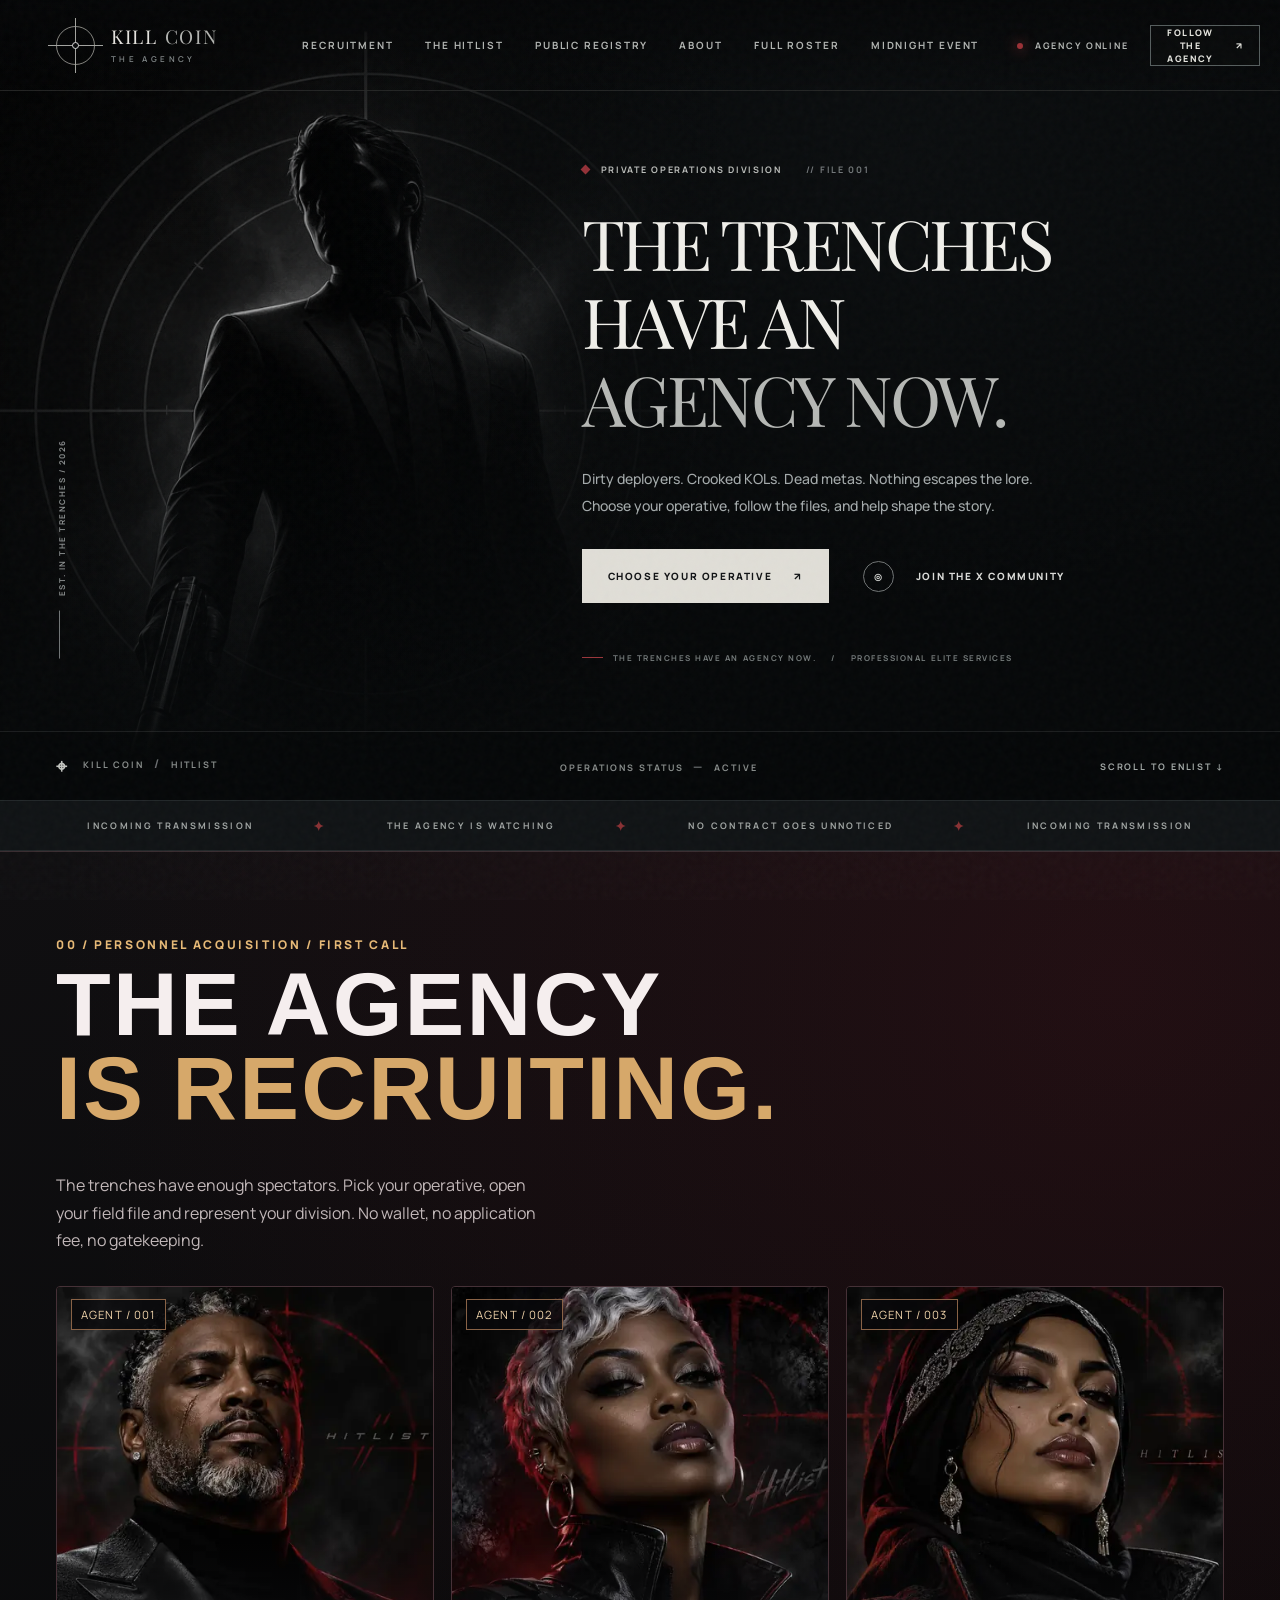
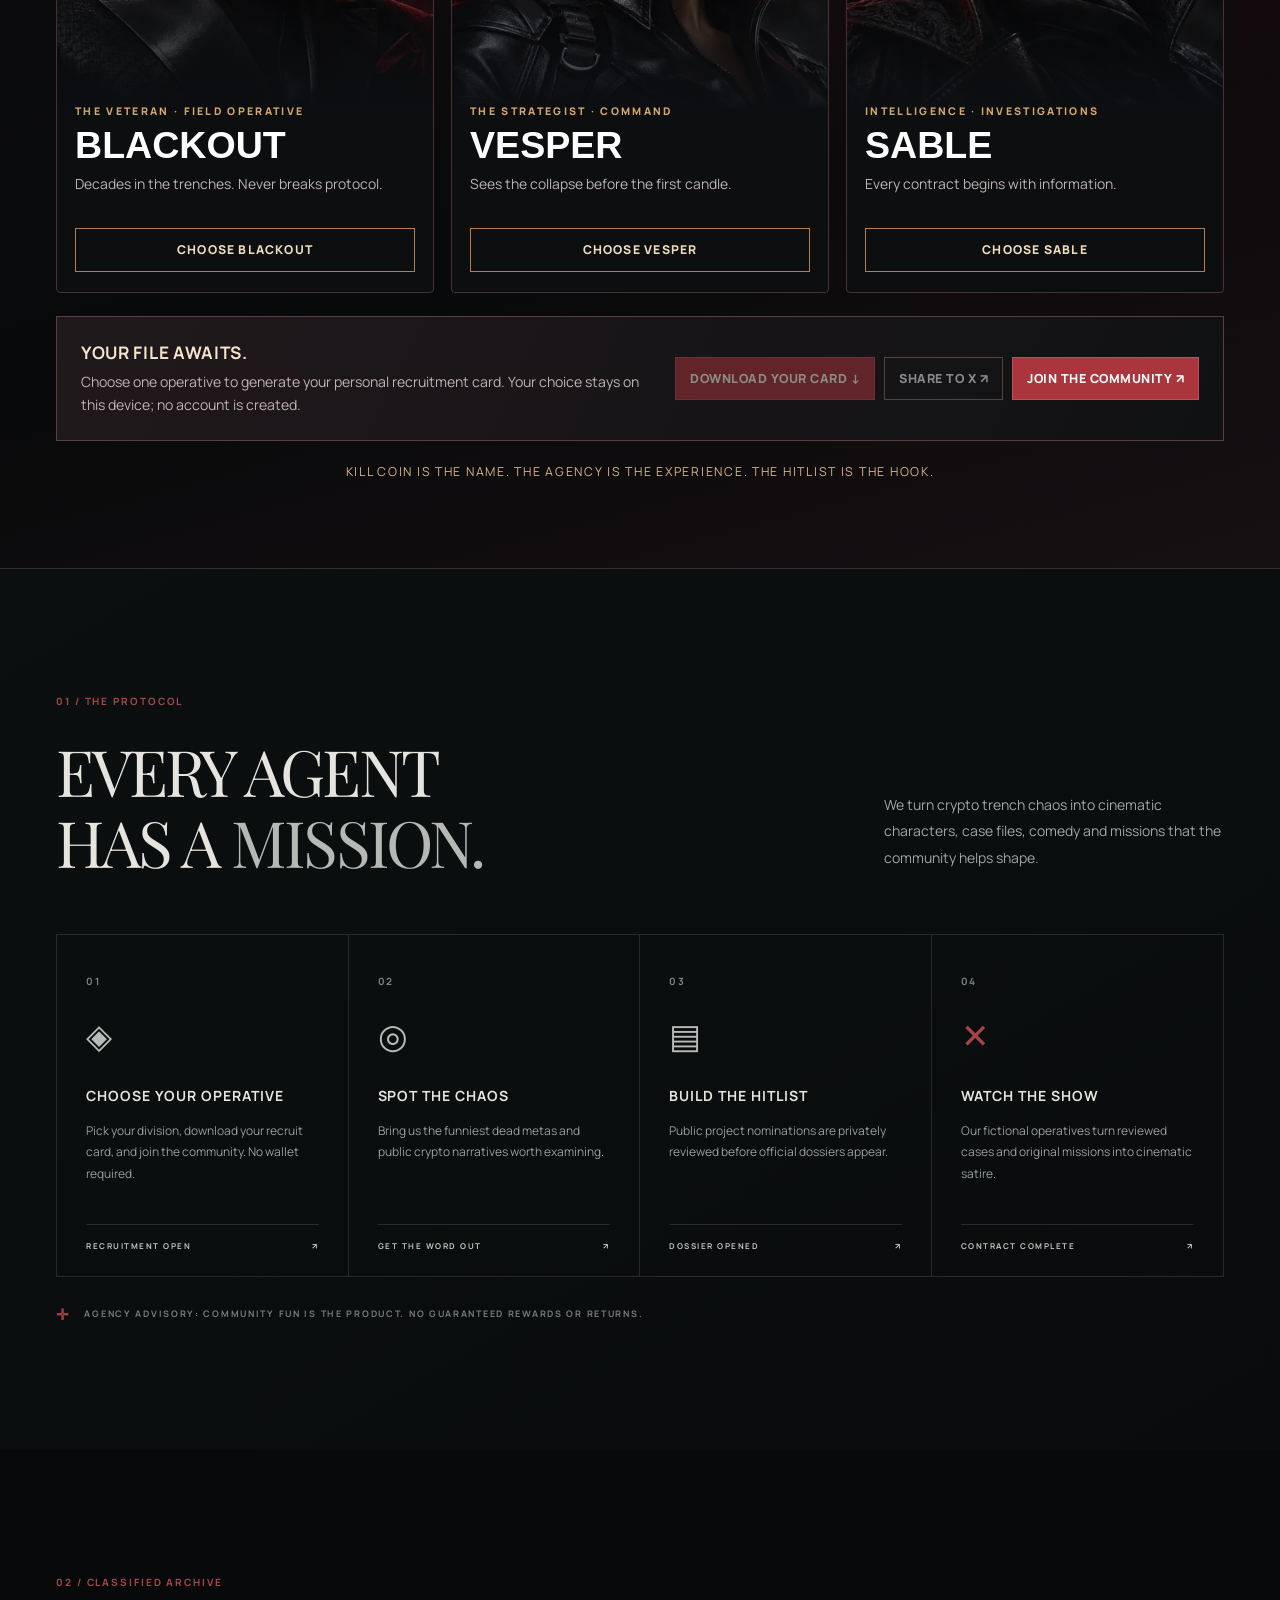
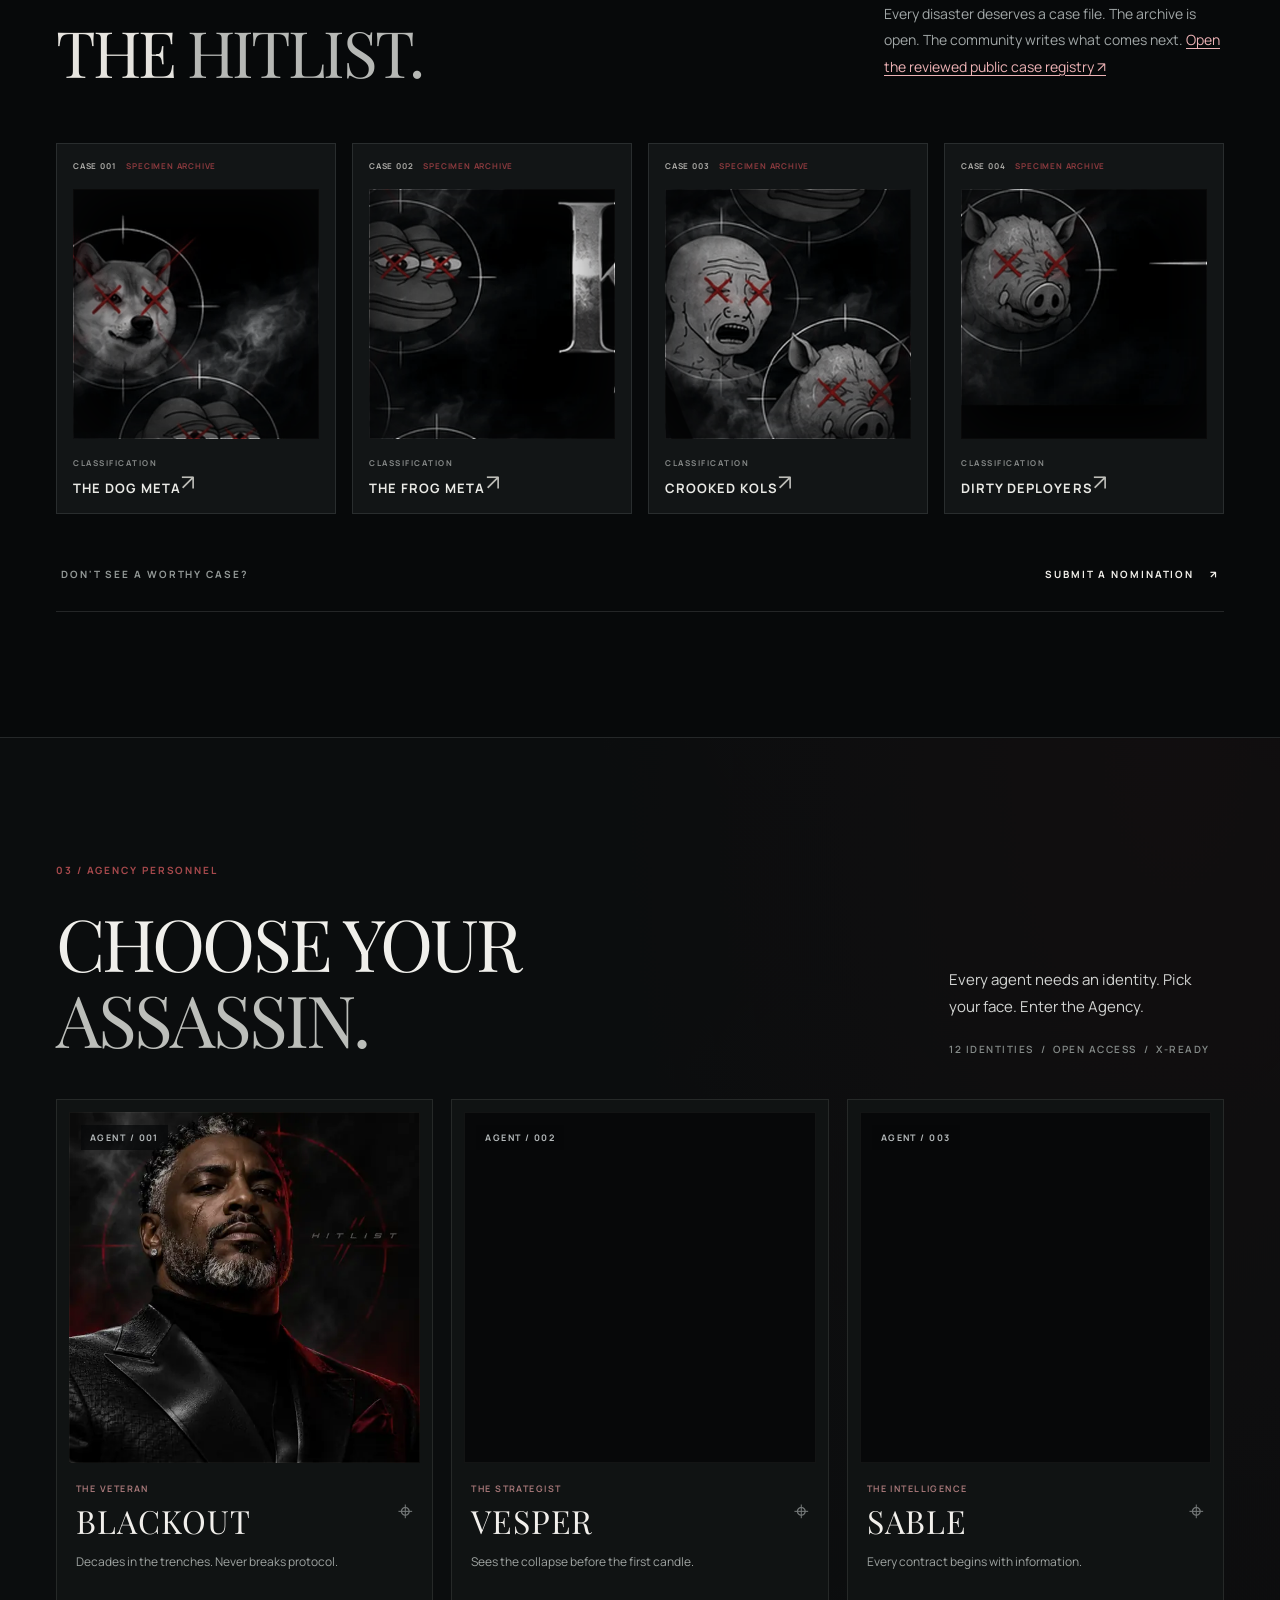
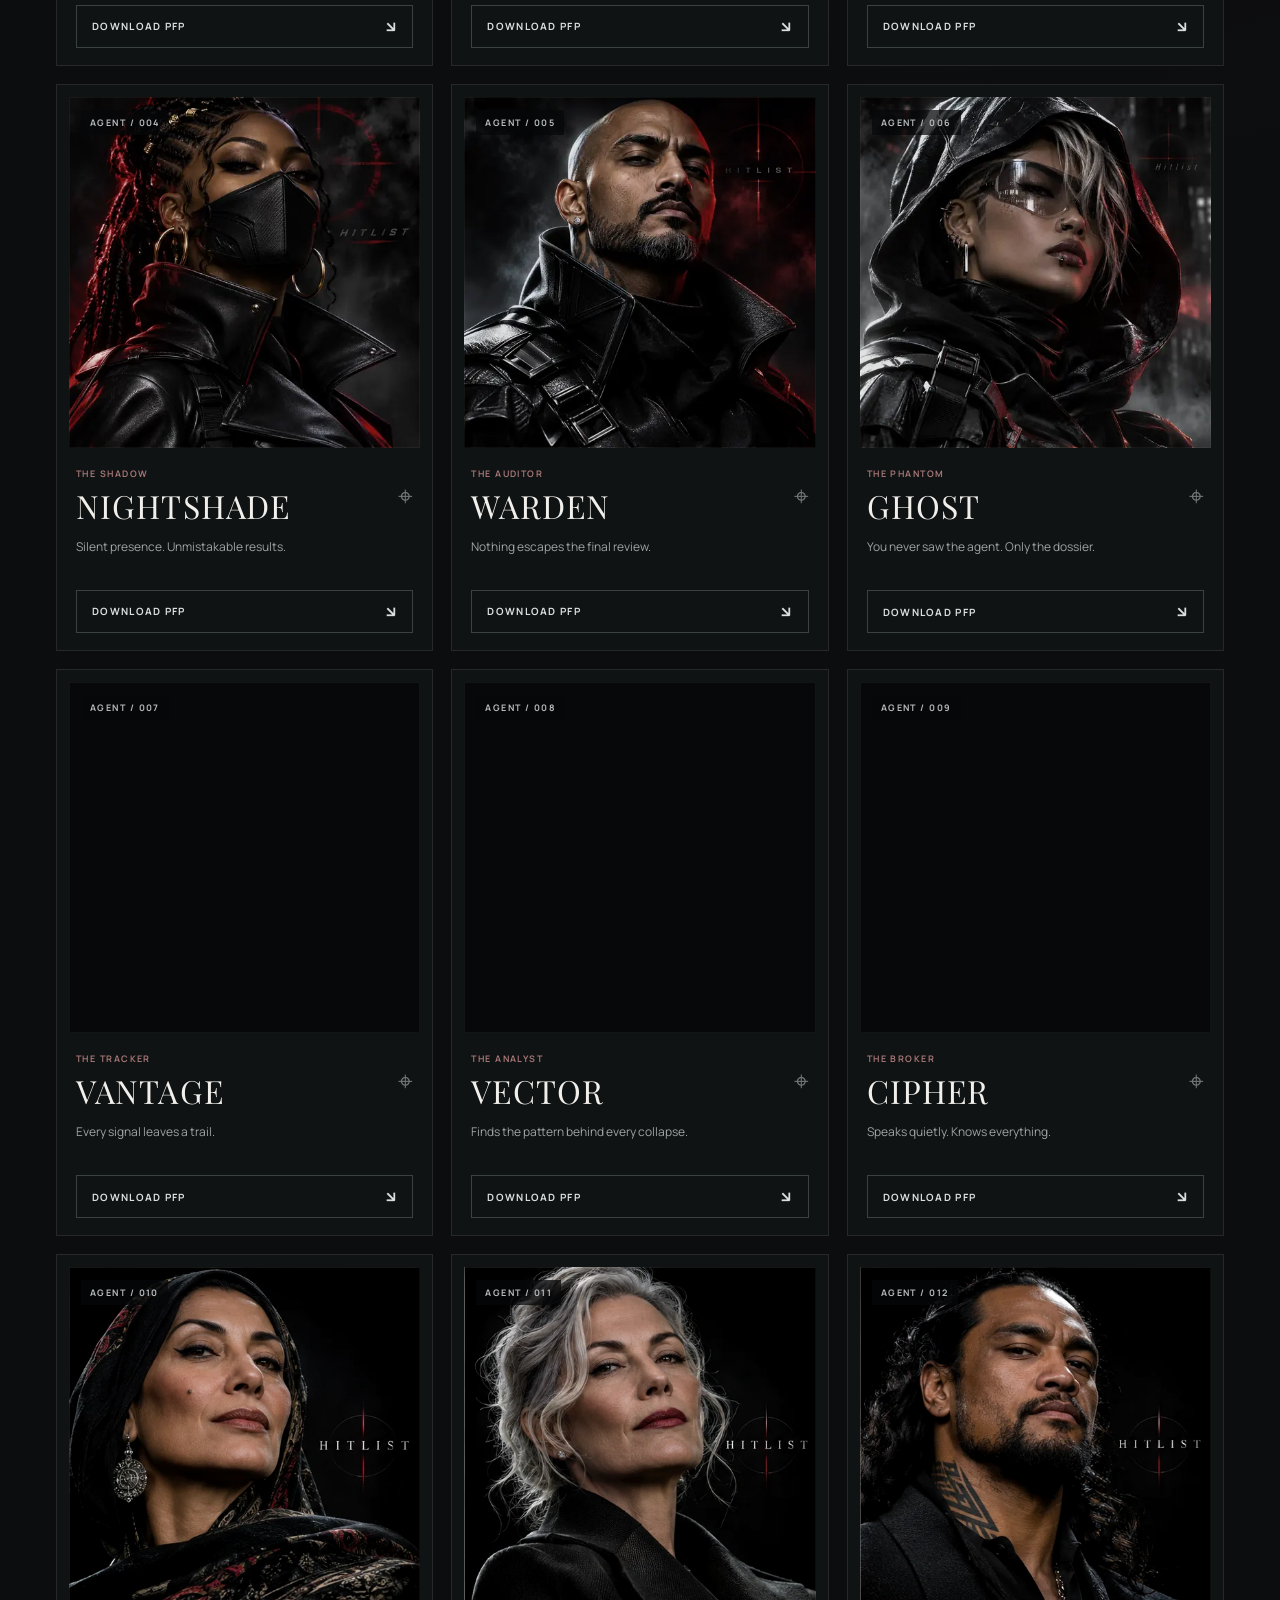
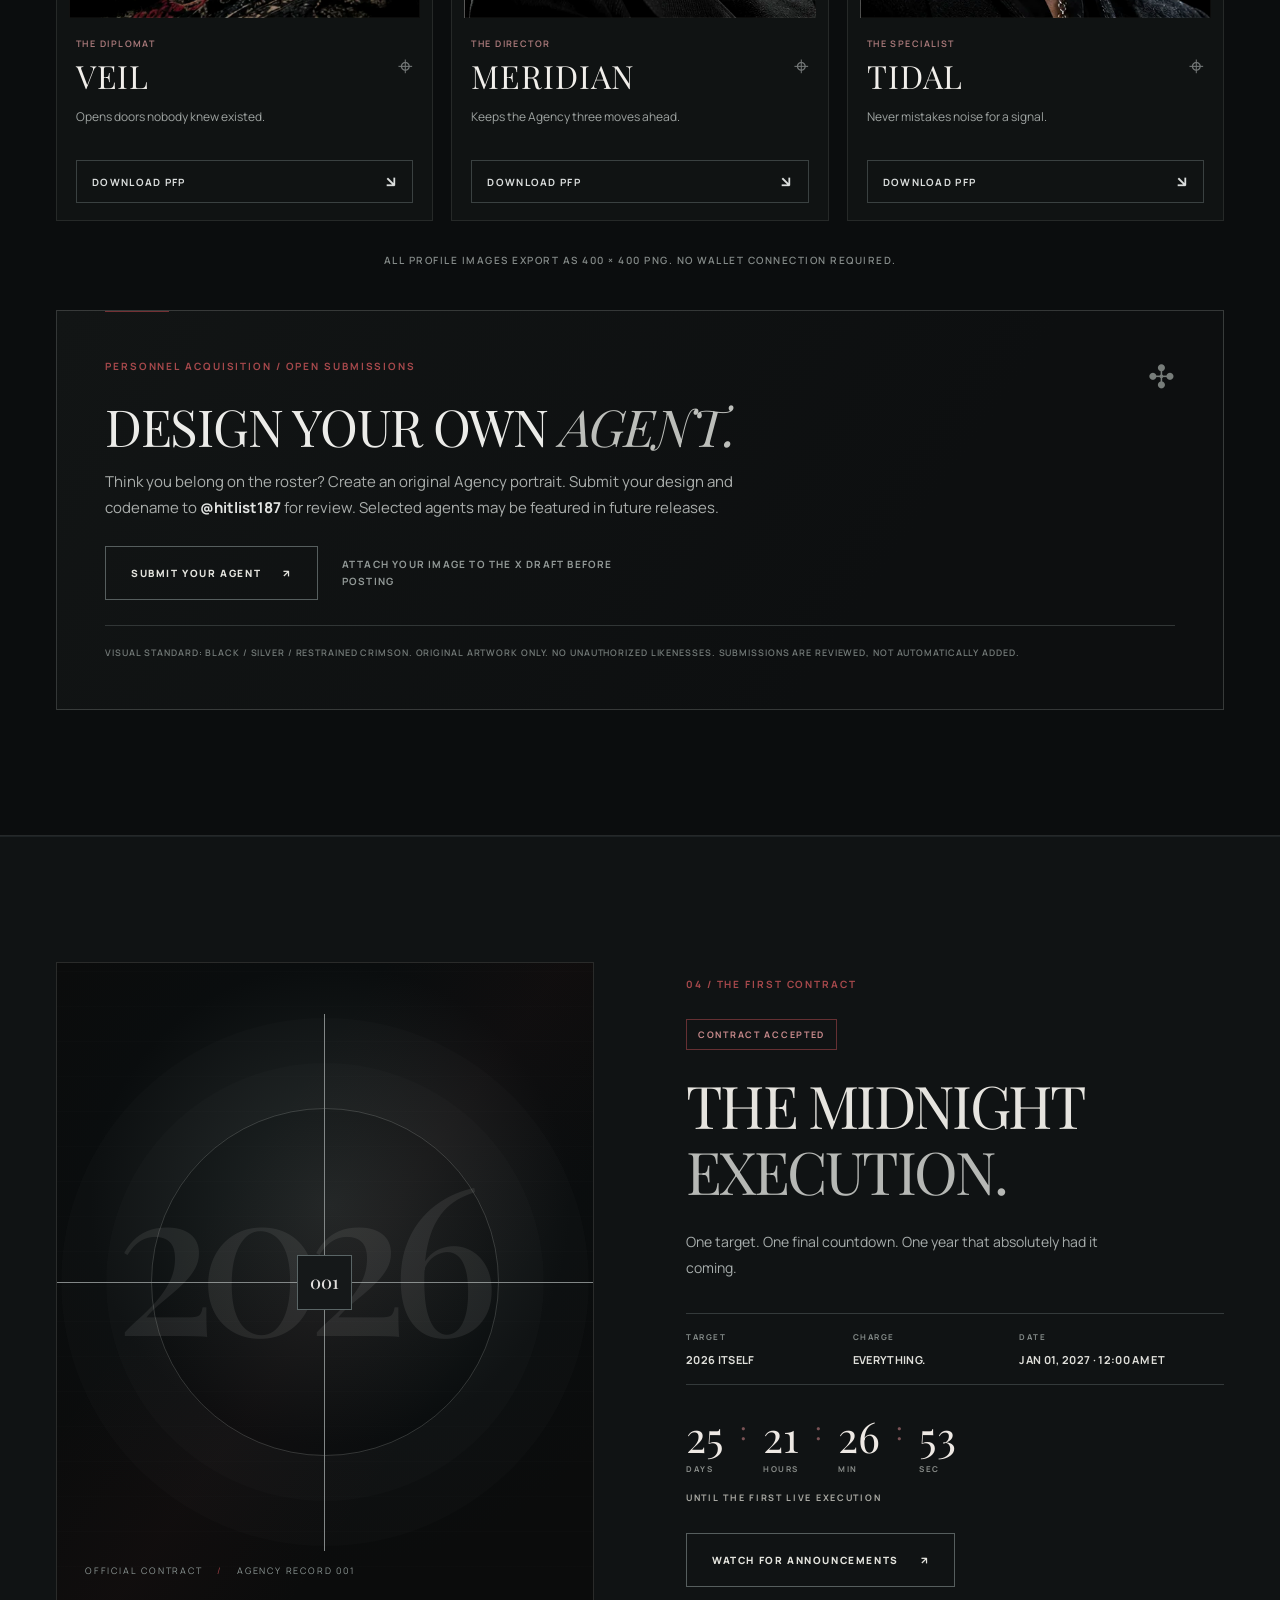
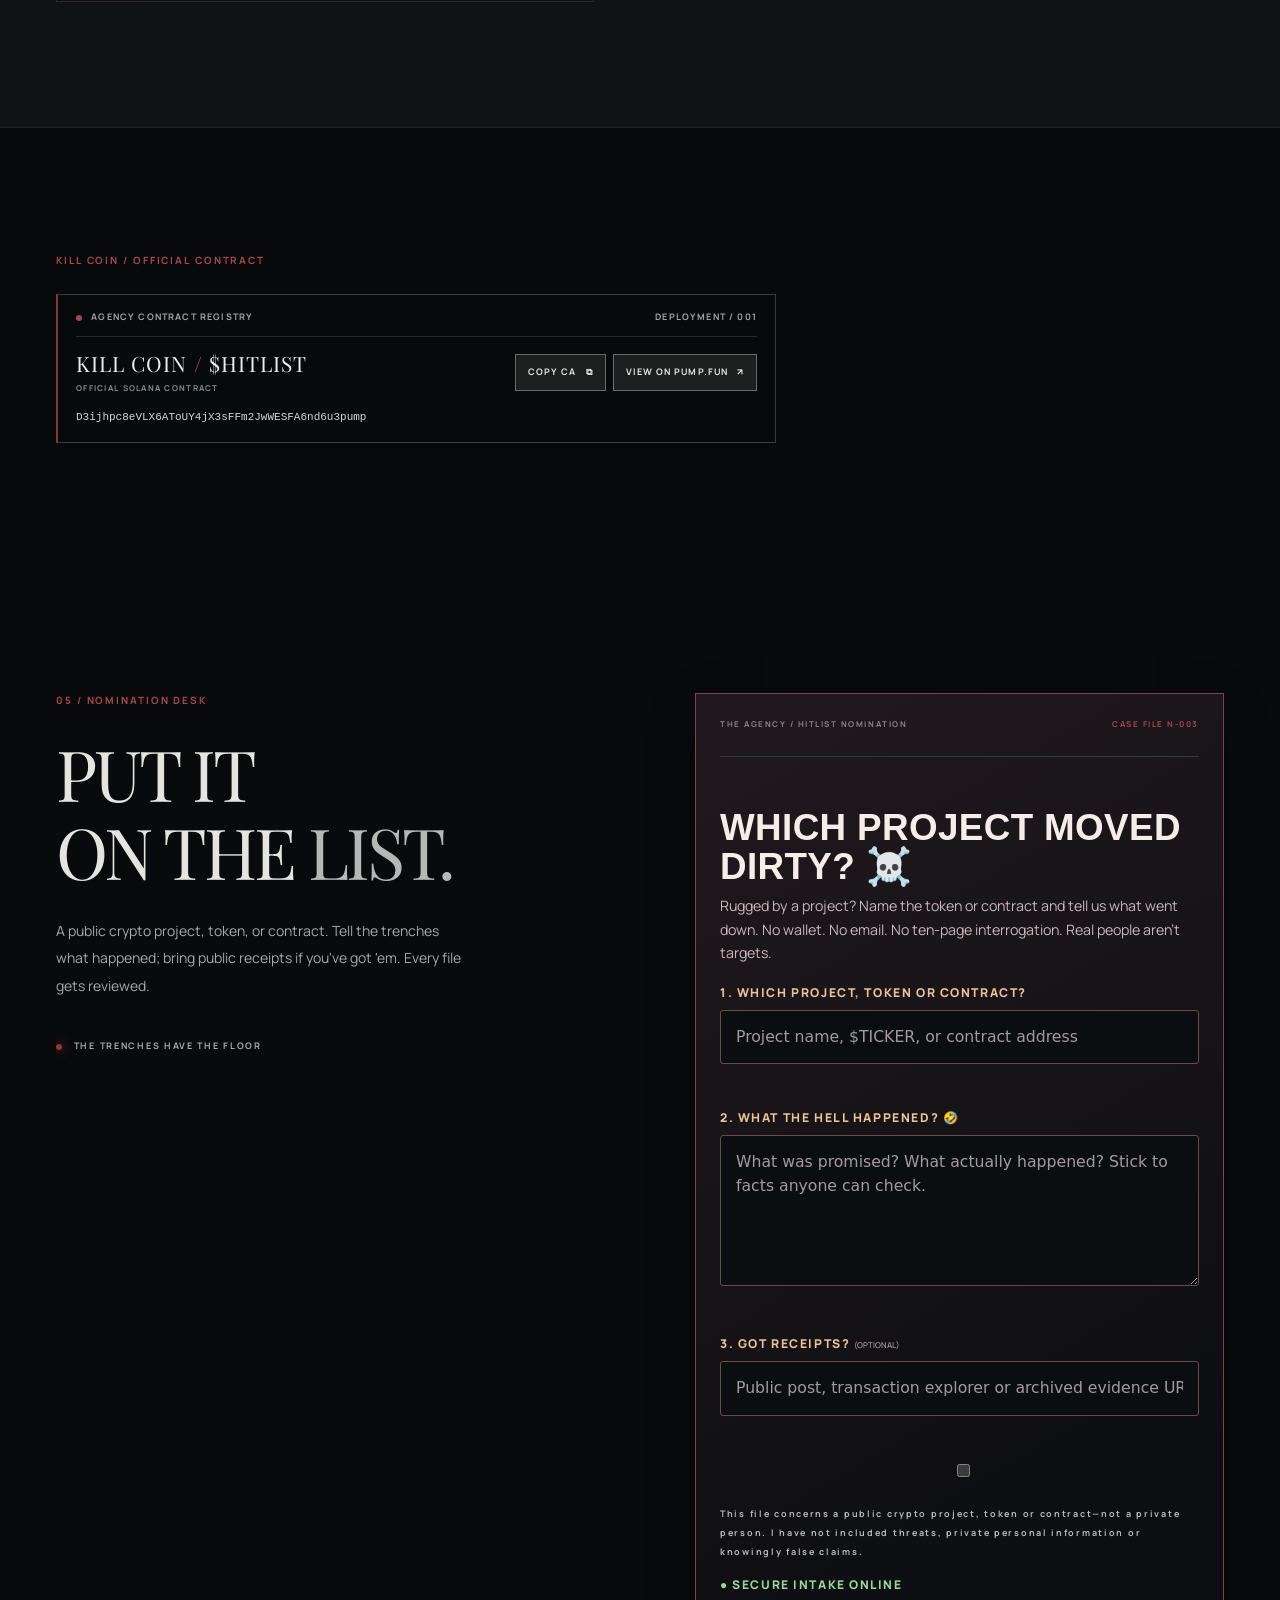
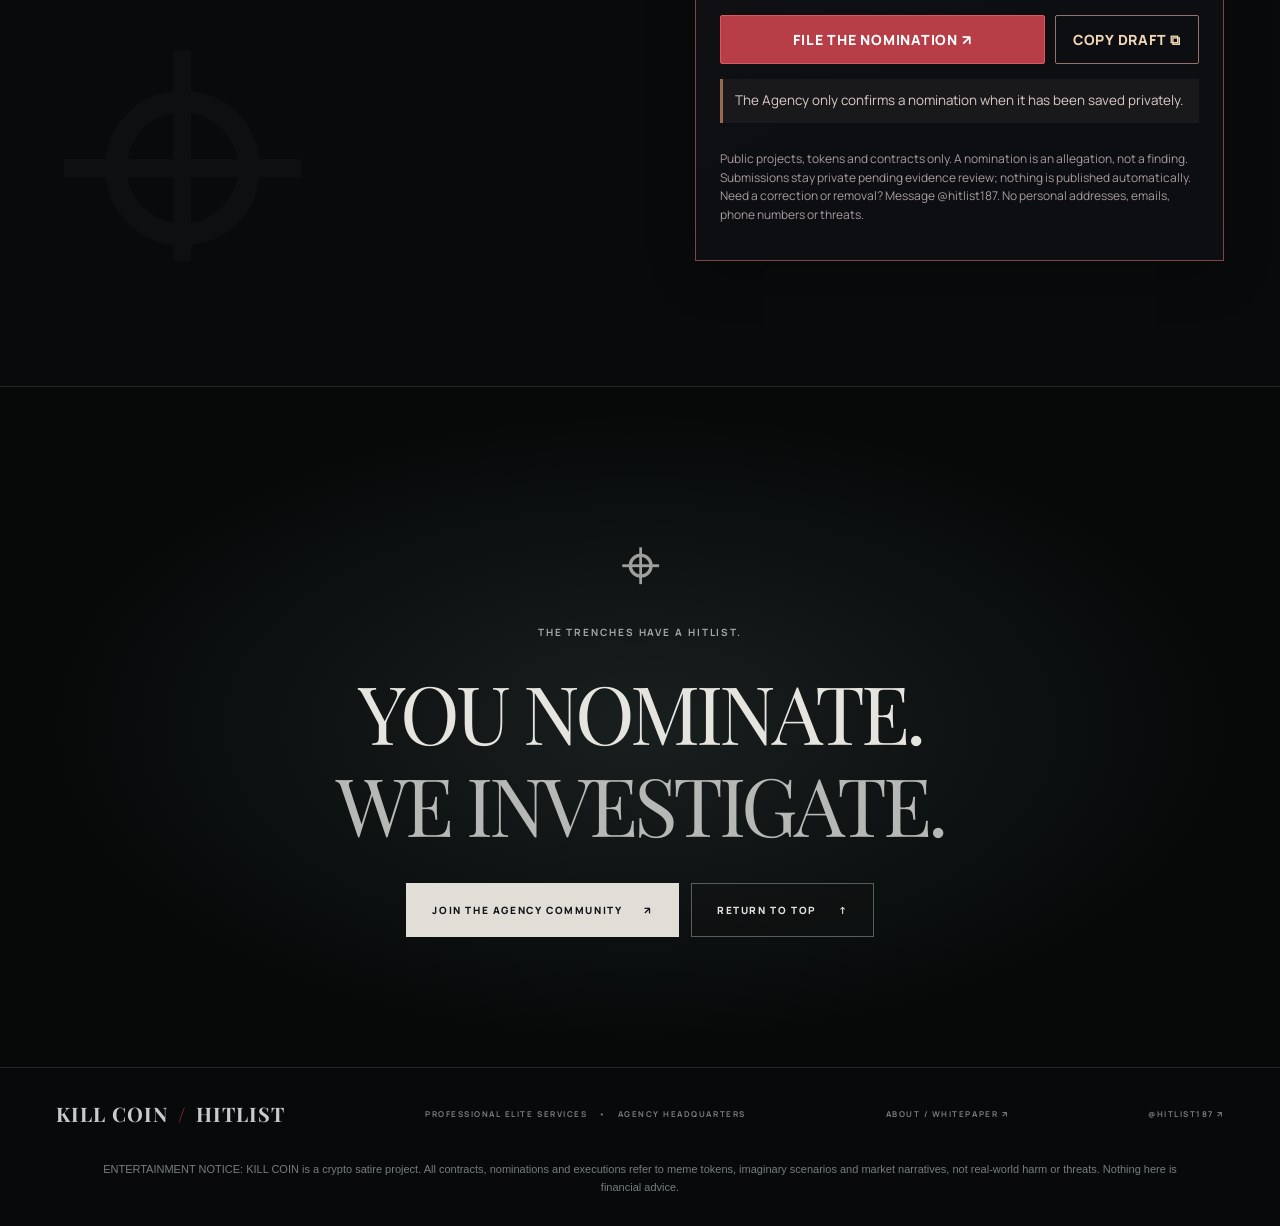
==== commit b3c99ab7: "Draft harden project-only nominations: index.html" ====
--- a/index.html
+++ b/index.html
@@ -364,23 +364,27 @@
 
     <section class="section section-nominate" id="nominate" aria-labelledby="nominateHeading">
       <div class="container nomination-layout">
-        <div class="nomination-copy reveal"><p class="section-eyebrow">05 / NOMINATION DESK</p><h2 id="nominateHeading">PUT IT<br>ON THE <em>LIST.</em></h2><p>A public X profile. A quick rant. Receipts if you've got 'em. The Agency takes it from there.</p><div class="clearance-line"><span class="status-dot"></span> THE TRENCHES HAVE THE FLOOR</div><div class="nomination-watermark" aria-hidden="true">⌖</div></div>
+        <div class="nomination-copy reveal"><p class="section-eyebrow">05 / NOMINATION DESK</p><h2 id="nominateHeading">PUT IT<br>ON THE <em>LIST.</em></h2><p>A public crypto project, token, or contract. Tell the trenches what happened; bring public receipts if you've got 'em. Every file gets reviewed.</p><div class="clearance-line"><span class="status-dot"></span> THE TRENCHES HAVE THE FLOOR</div><div class="nomination-watermark" aria-hidden="true">⌖</div></div>
         <form class="nomination-form agency-intake reveal" id="agencyNominationForm" novalidate>
           <div class="form-header"><span>THE AGENCY / HITLIST NOMINATION</span><span>CASE FILE N-003</span></div>
-          <h3>WHO'S BEEN MOVING DIRTY? ☠️</h3>
-          <p class="intake-intro">Somebody did the trenches wrong? Put the public X profile on the table and tell us what happened. No wallet. No email. No ten-page interrogation.</p>
+          <h3>WHICH PROJECT MOVED DIRTY? ☠️</h3>
+          <p class="intake-intro">Rugged by a project? Name the token or contract and tell us what went down. No wallet. No email. No ten-page interrogation. Real people aren't targets.</p>
 
           <div class="intake-field">
-            <label for="agencyNomineeProfile">1. WHO WE TALKIN' ABOUT?</label>
-            <input id="agencyNomineeProfile" name="profile" type="text" maxlength="120" minlength="2" placeholder="@username or a public X profile / project" autocomplete="off" autocapitalize="none" spellcheck="false" required>
+            <label for="agencyNomineeProfile">1. WHICH PROJECT, TOKEN OR CONTRACT?</label>
+            <input id="agencyNomineeProfile" name="profile" type="text" maxlength="120" minlength="2" placeholder="Project name, $TICKER, or contract address" autocomplete="off" autocapitalize="none" spellcheck="false" required>
           </div>
           <div class="intake-field">
-            <label for="agencyNomineeRant">2. WHAT THE HELL DID THEY DO? 🤣</label>
-            <textarea id="agencyNomineeRant" name="rant" rows="5" minlength="8" maxlength="1600" placeholder="Let it out. What did they promise? What actually happened? Why is the trenches mad?" required></textarea>
+            <label for="agencyNomineeRant">2. WHAT THE HELL HAPPENED? 🤣</label>
+            <textarea id="agencyNomineeRant" name="rant" rows="5" minlength="8" maxlength="1600" placeholder="What was promised? What actually happened? Stick to facts anyone can check." required></textarea>
           </div>
           <div class="intake-field">
             <label for="agencyNomineeReceipt">3. GOT RECEIPTS? <span>(OPTIONAL)</span></label>
-            <input id="agencyNomineeReceipt" name="receipt" type="url" maxlength="500" placeholder="Link to the public X post, transaction or screenshot">
+            <input id="agencyNomineeReceipt" name="receipt" type="url" maxlength="500" placeholder="Public post, transaction explorer or archived evidence URL">
+          </div>
+          <div class="intake-attest">
+            <input id="agencyNomineeAttest" name="attest" type="checkbox" value="yes" required>
+            <label for="agencyNomineeAttest">This file concerns a public crypto project, token or contract—not a private person. I have not included threats, private personal information or knowingly false claims.</label>
           </div>
           <input type="hidden" name="requestId" id="agencyRequestId" value="">
           <div class="intake-honeypot" aria-hidden="true">
@@ -398,14 +402,14 @@
             <p>The desk has your submission. Public dossiers are reviewed separately. Don't post anyone's personal information.</p>
             <button type="button" id="agencyShareFiling">I FILED WITH THE AGENCY — SHARE ↗</button>
           </div>
-          <p class="intake-fineprint">Public crypto accounts and projects only. Your rant stays in the private review queue; nothing is published automatically. Don't include private addresses, phone numbers or other personal data.</p>
+          <p class="intake-fineprint">Public projects, tokens and contracts only. A nomination is an allegation, not a finding. Submissions stay private pending evidence review; nothing is published automatically. Need a correction or removal? Message @hitlist187. No personal addresses, emails, phone numbers or threats.</p>
           <iframe id="agencySubmissionFrame" name="agencySubmissionFrame" title="Agency nomination response receiver" hidden tabindex="-1"></iframe>
         </form>
       </div>
     </section>
 
     <section class="closing">
-      <div class="container closing-inner reveal"><div class="closing-symbol" aria-hidden="true">⌖</div><p>THE TRENCHES HAVE A HITLIST.</p><h2>YOU NOMINATE.<br><em>WE TERMINATE.</em></h2><div class="closing-actions"><a class="button button-primary" href="https://x.com/i/communities/2033212502868136292" target="_blank" rel="noopener noreferrer">JOIN THE AGENCY COMMUNITY <span aria-hidden="true">↗</span></a><a class="button button-outline" href="#top">RETURN TO TOP <span aria-hidden="true">↑</span></a></div></div>
+      <div class="container closing-inner reveal"><div class="closing-symbol" aria-hidden="true">⌖</div><p>THE TRENCHES HAVE A HITLIST.</p><h2>YOU NOMINATE.<br><em>WE INVESTIGATE.</em></h2><div class="closing-actions"><a class="button button-primary" href="https://x.com/i/communities/2033212502868136292" target="_blank" rel="noopener noreferrer">JOIN THE AGENCY COMMUNITY <span aria-hidden="true">↗</span></a><a class="button button-outline" href="#top">RETURN TO TOP <span aria-hidden="true">↑</span></a></div></div>
     </section>
   </main>
 
@@ -469,7 +473,7 @@
 dialog.addEventListener('close',()=>previousFocus?.focus());
 document.getElementById('dialogNominate').addEventListener('click',()=>dialog.close());
 
-// Legacy unsaved X-draft nomination flow disabled. Secure intake uses the existing private Google Form.
+// Native nomination desk submits to the private Google Apps Script receiver via agency-nominations.js.
 const agencyCA=document.getElementById('agencyCA');
 const agencyCopy=document.getElementById('copyAgencyCA');
 if(agencyCA&&agencyCopy){
--- a/agency-nominations.css
+++ b/agency-nominations.css
@@ -29,3 +29,12 @@
 .agency-intake [hidden]{display:none!important}
 .agency-intake .intake-honeypot{position:absolute!important;left:-9999px!important;width:1px!important;height:1px!important;overflow:hidden!important}
 @media(max-width:510px){.agency-intake{padding:18px}.agency-intake .intake-actions{grid-template-columns:1fr}.agency-intake .intake-actions button{width:100%}}
+
+/* Theatrical Burn Protocol: success-only, with reduced motion support. */
+@keyframes agency-burn-confirmed{
+  0%{box-shadow:0 0 0 rgba(216,80,68,0);transform:none}
+  25%{box-shadow:0 0 24px rgba(214,66,56,.5);transform:translateY(-1px)}
+  100%{box-shadow:none;transform:none}
+}
+.agency-intake .intake-status.intake-burn{animation:agency-burn-confirmed 620ms ease-out 1}
+@media(prefers-reduced-motion:reduce){.agency-intake .intake-status.intake-burn{animation:none}}
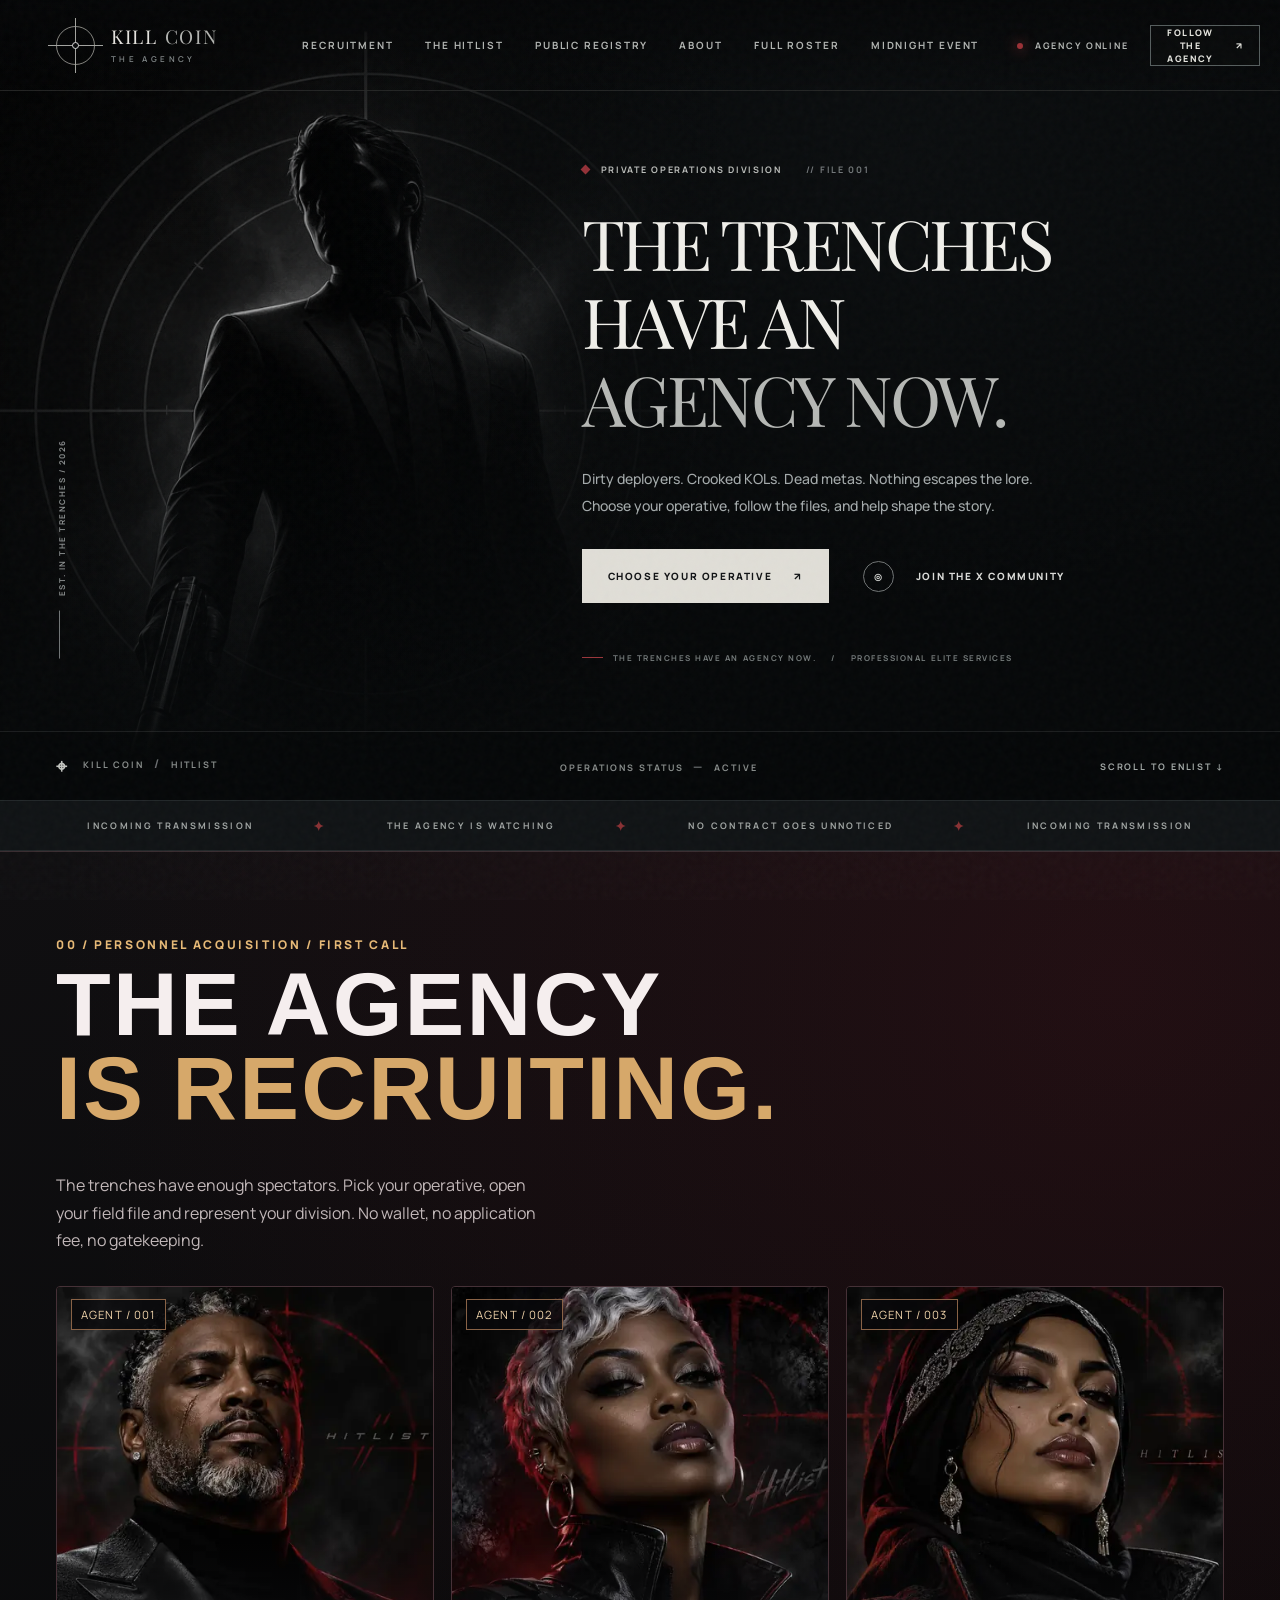
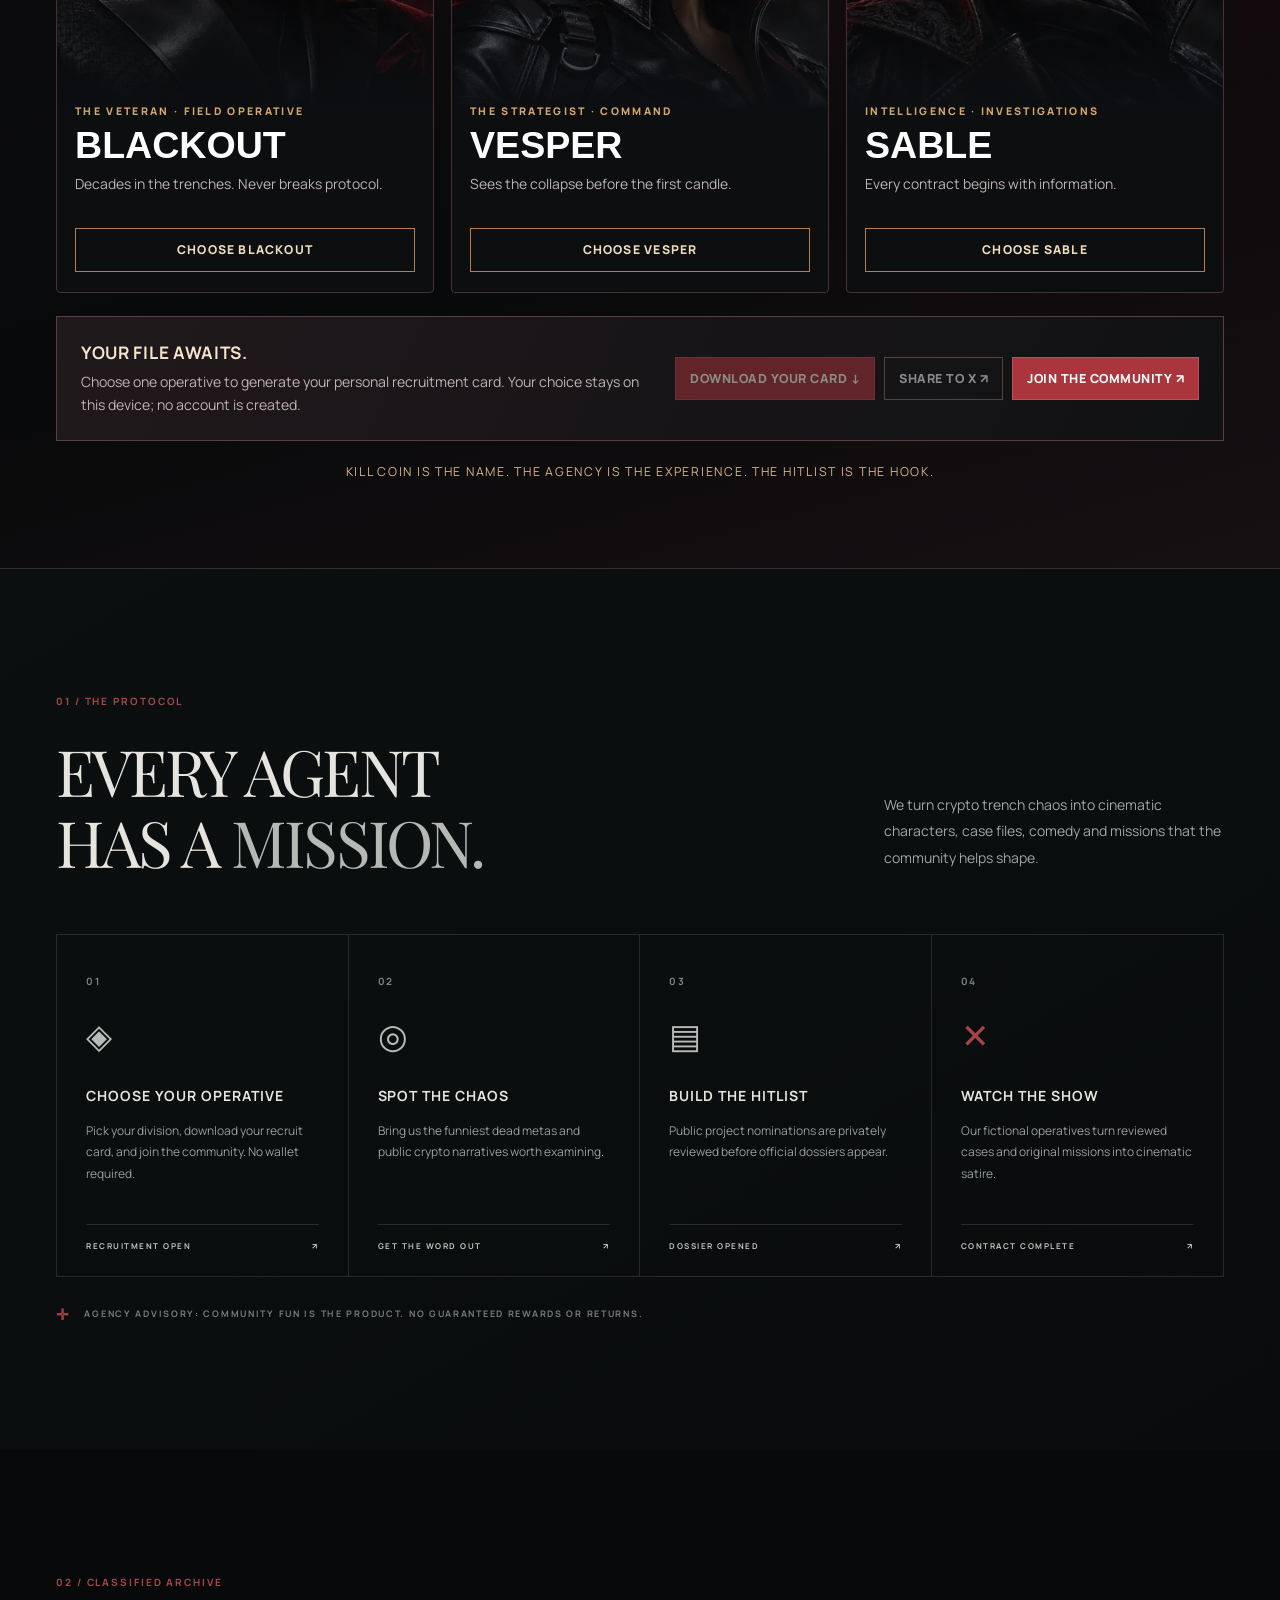
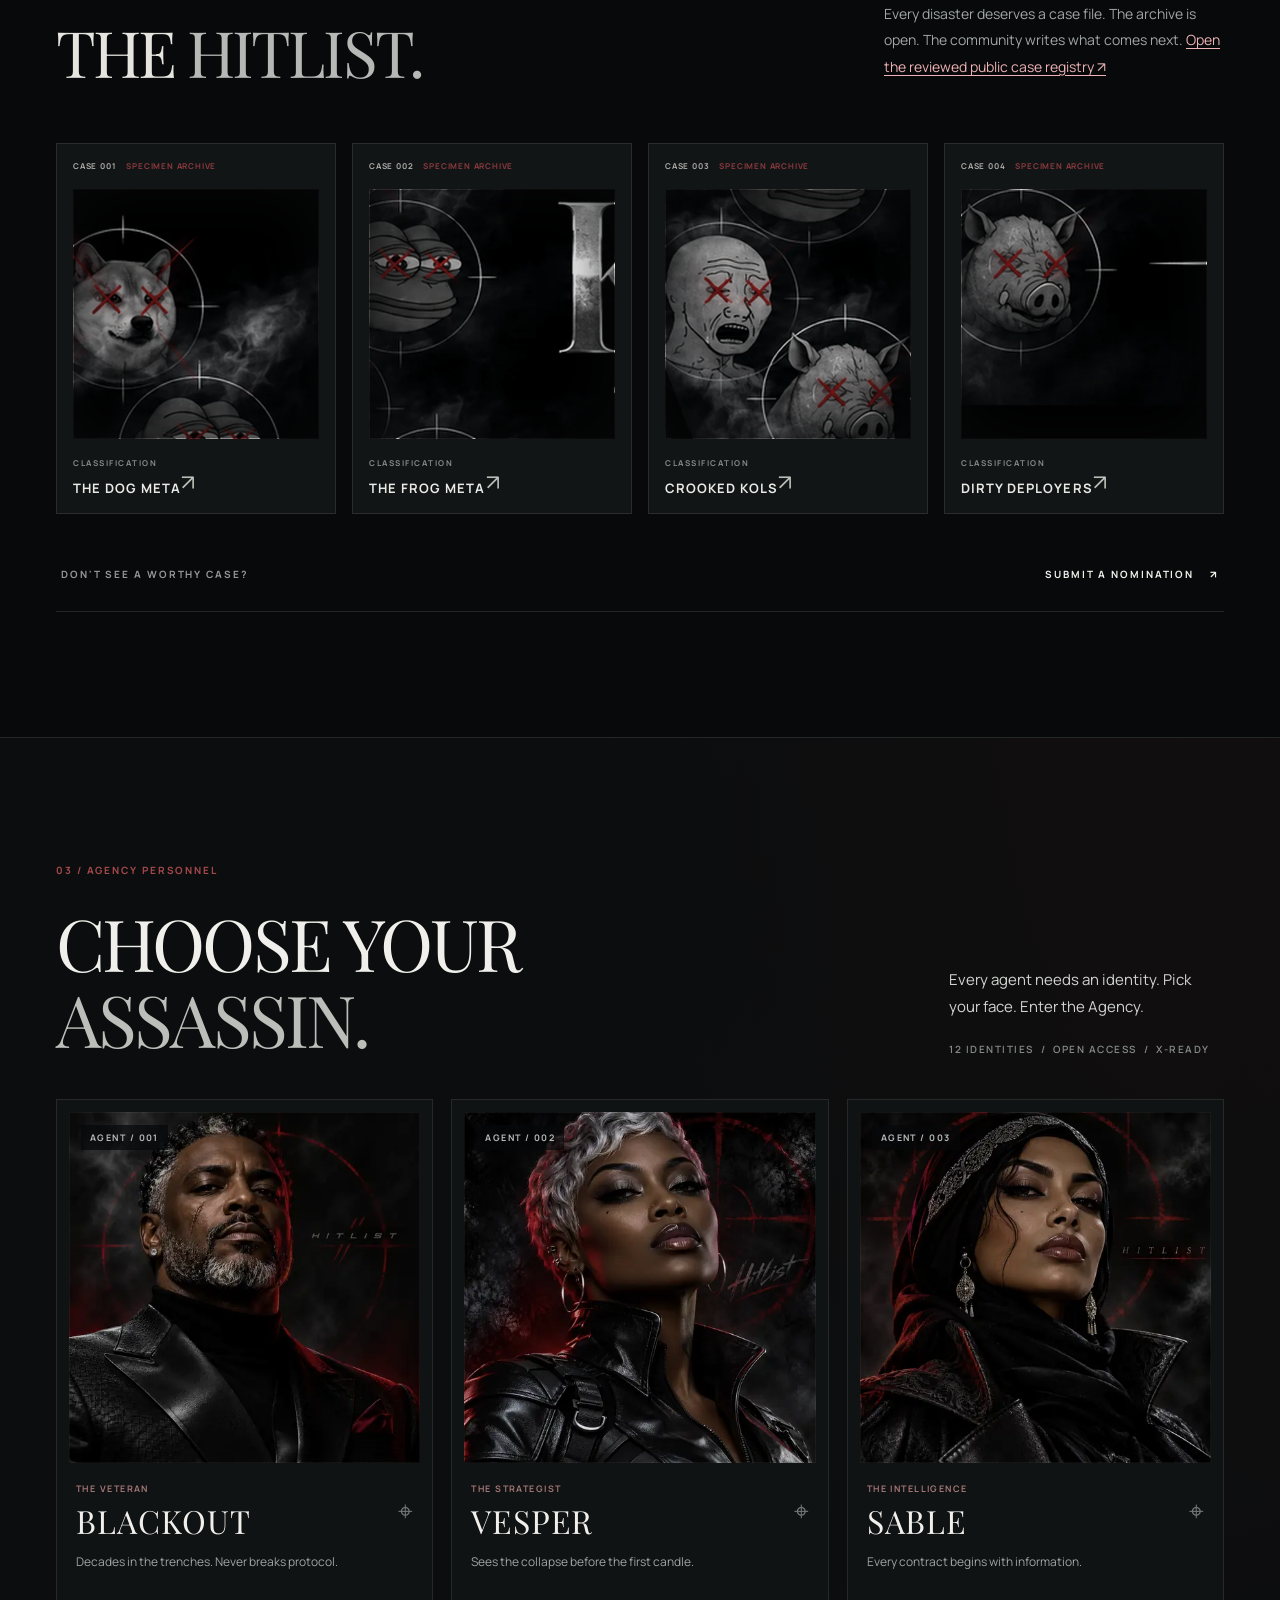
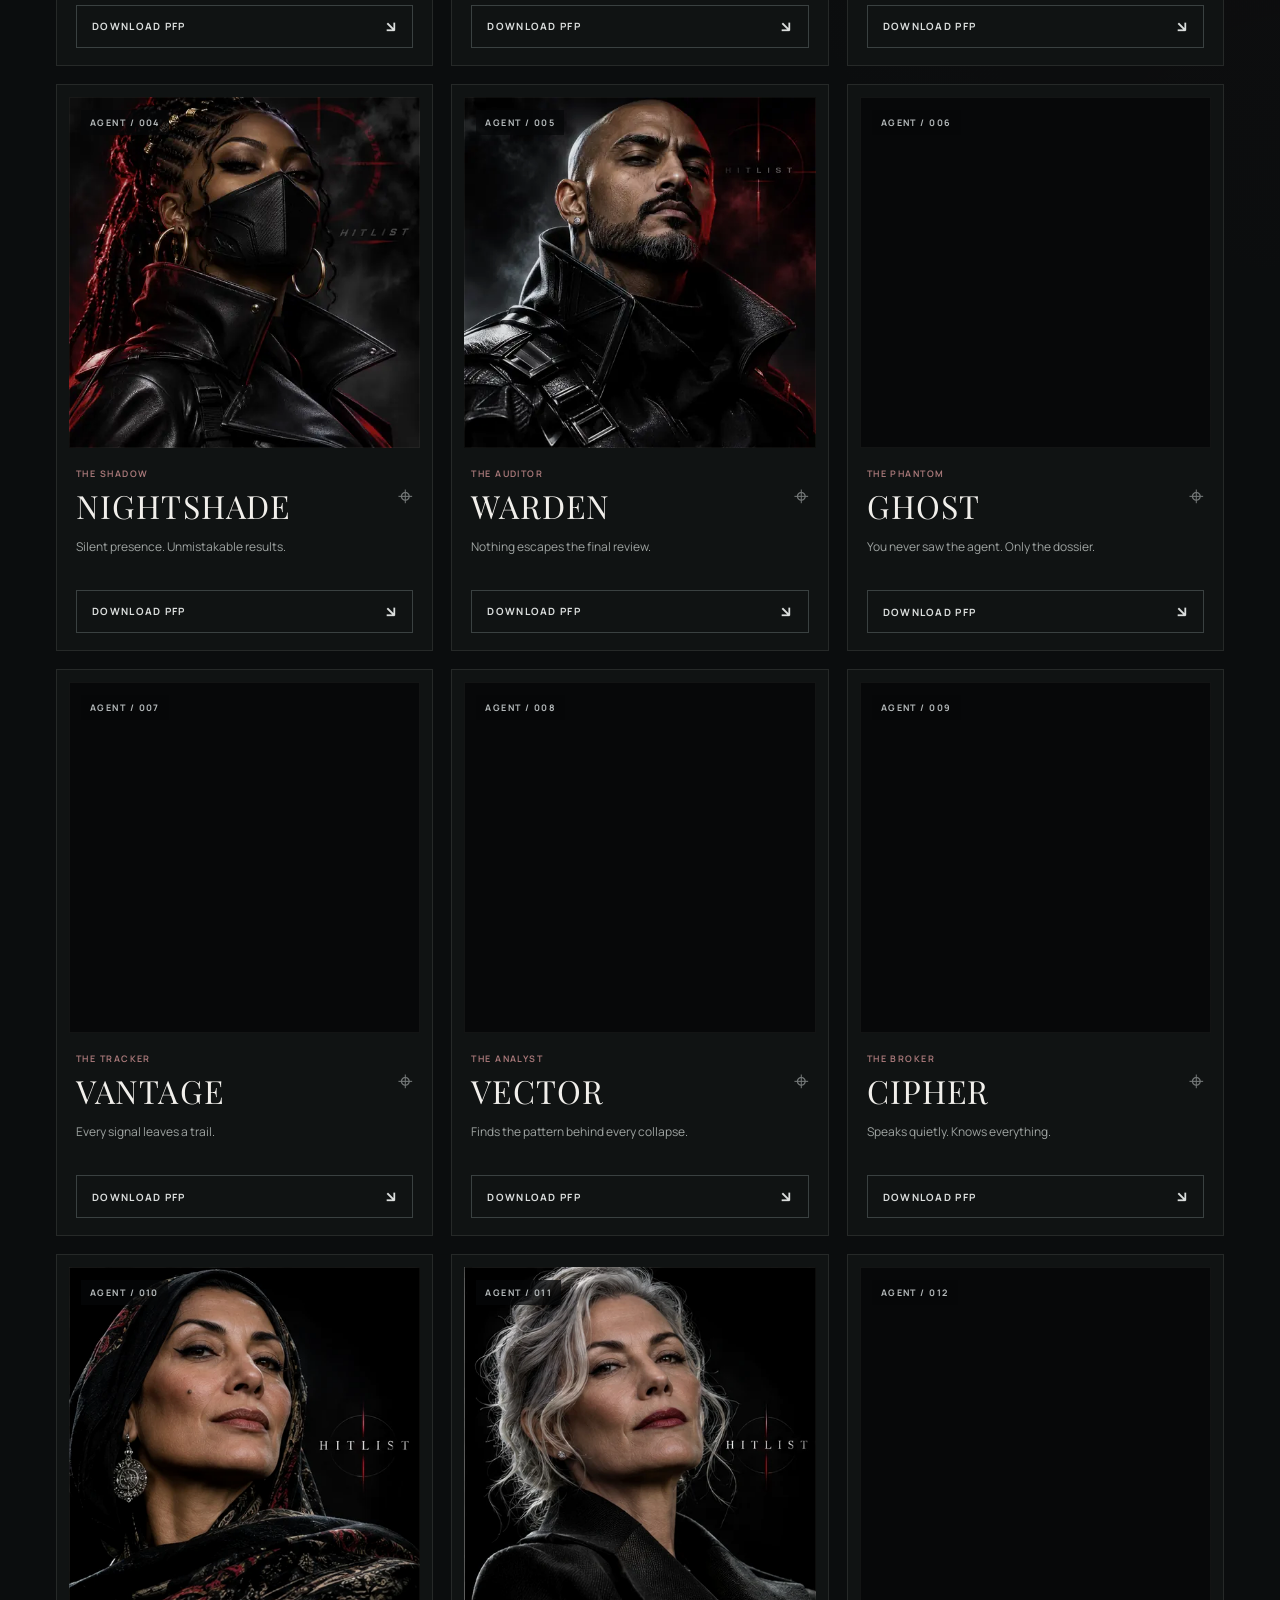
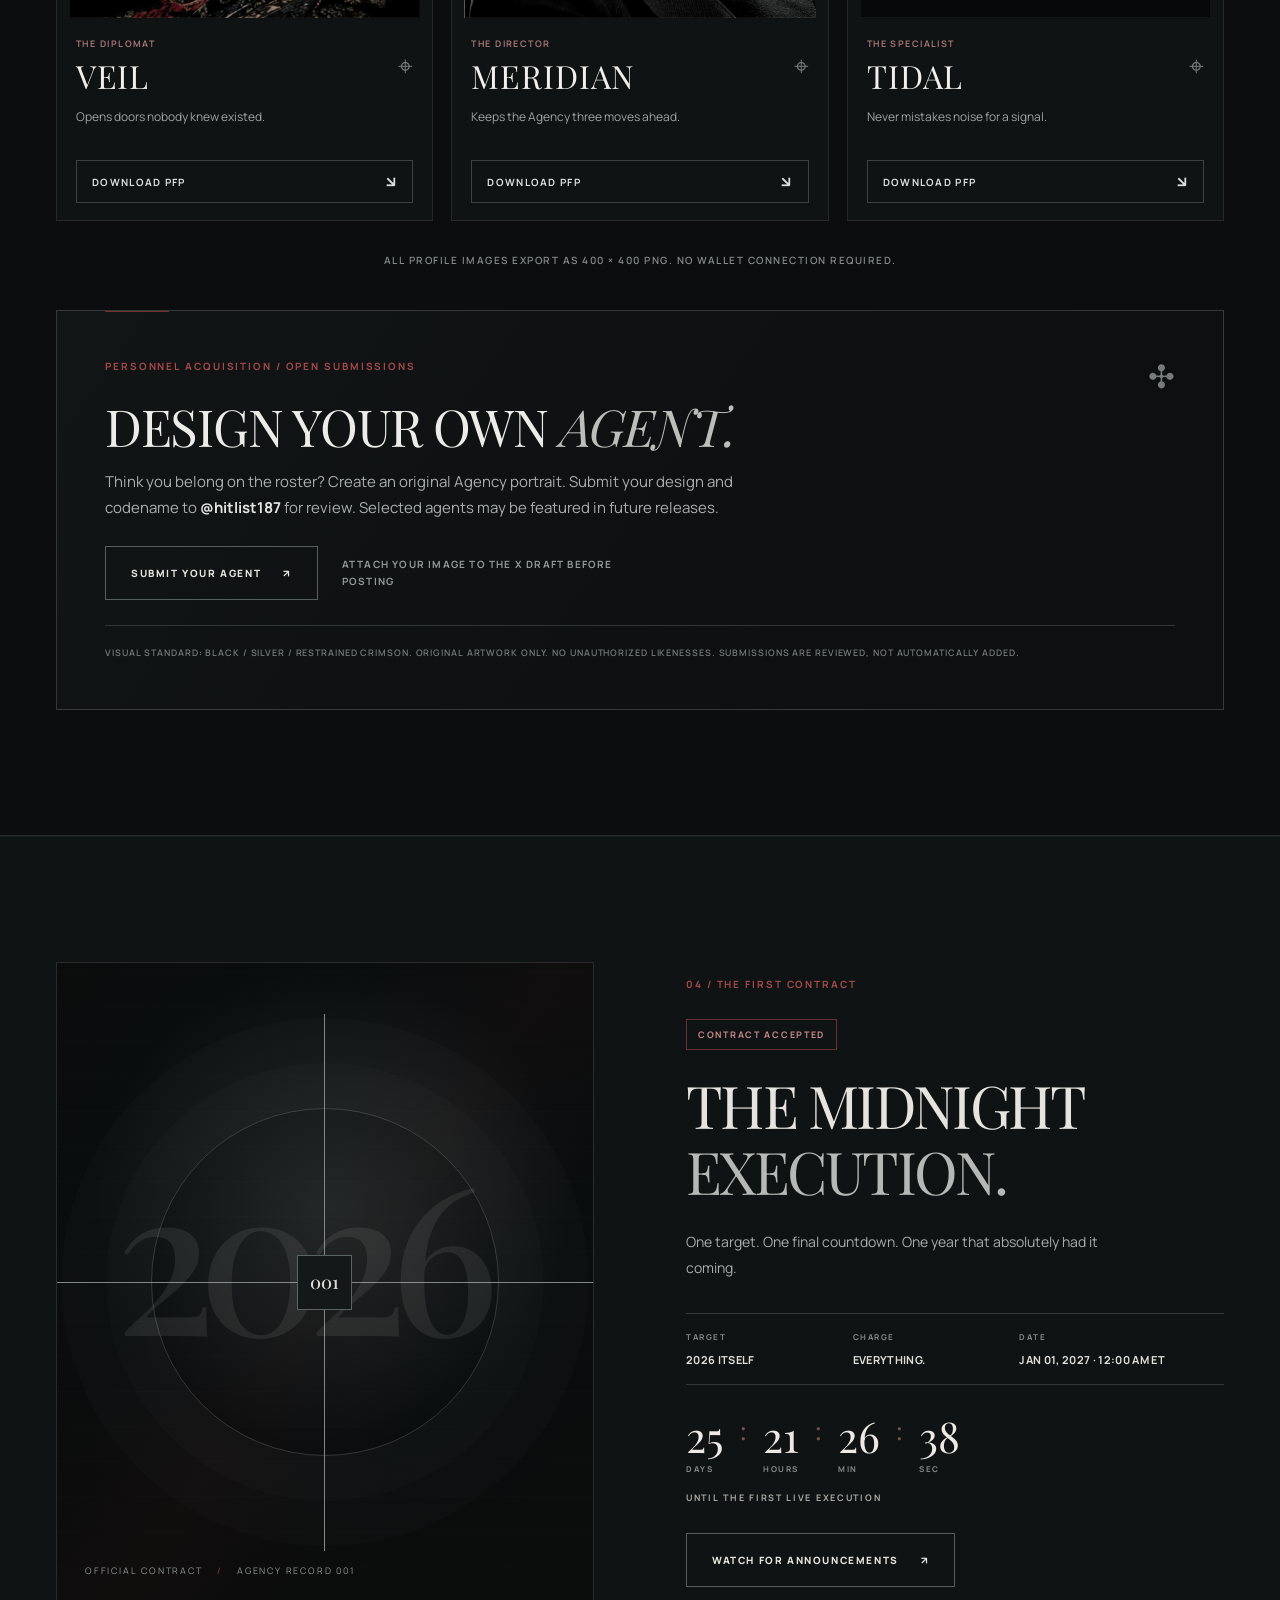
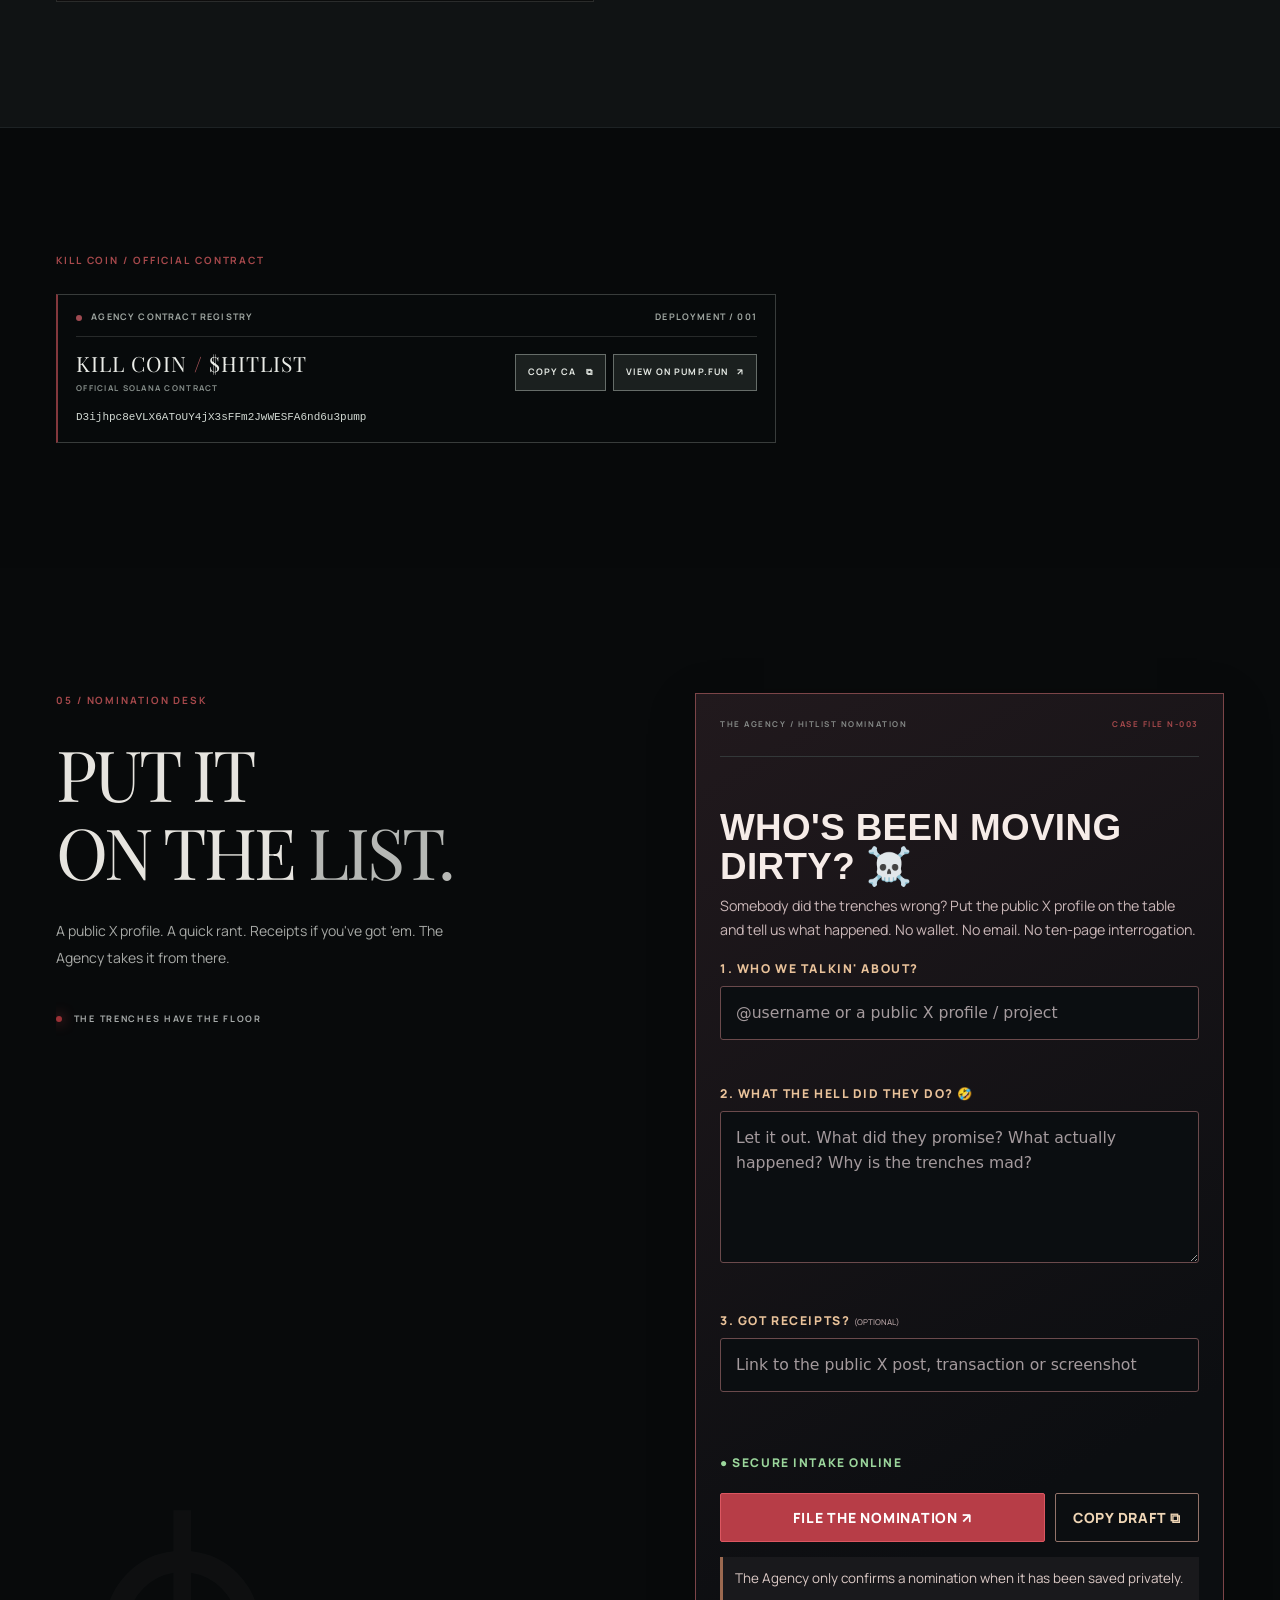
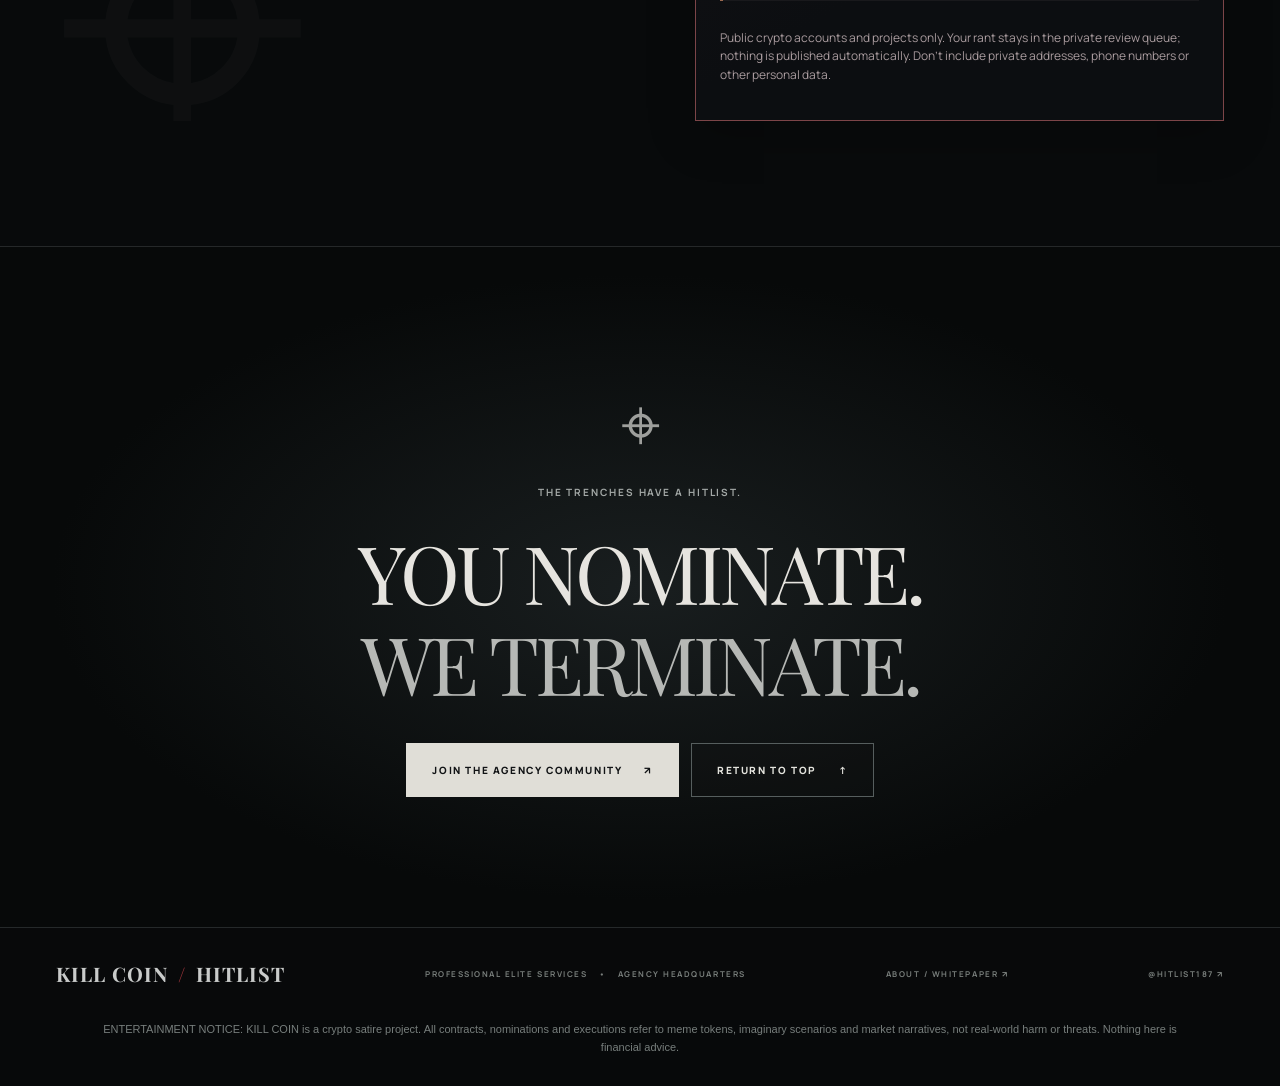
==== commit 5a0542b7: "Externalize 23 inline WebP references into 15 cacheable assets and reuse 3 existing portraits" ====
--- a/index.html
+++ b/index.html
@@ -12,7 +12,7 @@
   <meta property="og:image:type" content="image/webp">
   <meta name="twitter:image" content="https://egoshiftlabs.github.io/Killcoin/assets/killcoin-social-preview.webp">
   <title>KILL COIN — The Agency</title>
-  <link rel="icon" type="image/webp" href="[data-uri]">
+  <link rel="icon" type="image/webp" href="./assets/media/favicon.webp">
   <link rel="preconnect" href="https://fonts.googleapis.com">
   <link rel="preconnect" href="https://fonts.gstatic.com" crossorigin>
   <link href="https://fonts.googleapis.com/css2?family=DM+Sans:wght@400;500;600;700&family=Manrope:wght@400;500;600;700;800&family=Playfair+Display:wght@400;500;600&display=swap" rel="stylesheet">
@@ -137,7 +137,7 @@
   <main id="main">
     <section class="hero" aria-labelledby="heroTitle">
       <div class="hero-visual" aria-hidden="true">
-        <img src="[data-uri]" alt="" fetchpriority="high">
+        <img src="./assets/media/hero.webp" alt="" fetchpriority="high">
         <div class="hero-visual-shade"></div>
       </div>
       <div class="hero-radial" aria-hidden="true"></div>
@@ -221,22 +221,22 @@
         <div class="dossier-grid">
           <button class="dossier-card reveal" type="button" data-dossier="doge" aria-label="Open DOG META dossier">
             <span class="dossier-top">CASE 001 <span>SPECIMEN ARCHIVE</span></span>
-            <div class="dossier-art"><img src="[data-uri]" alt="Dog meme with satirical red X eyes" loading="lazy"></div>
+            <div class="dossier-art"><img src="./assets/media/dossier-doge.webp" alt="Dog meme with satirical red X eyes" loading="lazy"></div>
             <span class="dossier-footer"><span><small>CLASSIFICATION</small><strong>THE DOG META</strong></span><span class="dossier-open" aria-hidden="true">↗</span></span>
           </button>
           <button class="dossier-card reveal" type="button" data-dossier="frog" aria-label="Open FROG META dossier">
             <span class="dossier-top">CASE 002 <span>SPECIMEN ARCHIVE</span></span>
-            <div class="dossier-art"><img src="[data-uri]" alt="Frog meme with satirical red X eyes" loading="lazy"></div>
+            <div class="dossier-art"><img src="./assets/media/dossier-frog.webp" alt="Frog meme with satirical red X eyes" loading="lazy"></div>
             <span class="dossier-footer"><span><small>CLASSIFICATION</small><strong>THE FROG META</strong></span><span class="dossier-open" aria-hidden="true">↗</span></span>
           </button>
           <button class="dossier-card reveal" type="button" data-dossier="wojak" aria-label="Open CROOKED KOLS dossier">
             <span class="dossier-top">CASE 003 <span>SPECIMEN ARCHIVE</span></span>
-            <div class="dossier-art"><img src="[data-uri]" alt="Cartoon meme face with satirical red X eyes" loading="lazy"></div>
+            <div class="dossier-art"><img src="./assets/media/dossier-kols.webp" alt="Cartoon meme face with satirical red X eyes" loading="lazy"></div>
             <span class="dossier-footer"><span><small>CLASSIFICATION</small><strong>CROOKED KOLS</strong></span><span class="dossier-open" aria-hidden="true">↗</span></span>
           </button>
           <button class="dossier-card reveal" type="button" data-dossier="pig" aria-label="Open DIRTY DEPLOYERS dossier">
             <span class="dossier-top">CASE 004 <span>SPECIMEN ARCHIVE</span></span>
-            <div class="dossier-art"><img src="[data-uri]" alt="Pig meme with satirical red X eyes" loading="lazy"></div>
+            <div class="dossier-art"><img src="./assets/media/dossier-deployers.webp" alt="Pig meme with satirical red X eyes" loading="lazy"></div>
             <span class="dossier-footer"><span><small>CLASSIFICATION</small><strong>DIRTY DEPLOYERS</strong></span><span class="dossier-open" aria-hidden="true">↗</span></span>
           </button>
         </div>
@@ -250,73 +250,73 @@
         <div class="roster-head reveal"><div><p class="section-eyebrow">03 / AGENCY PERSONNEL</p><h2 id="agentsHeading">CHOOSE YOUR<br><em>ASSASSIN.</em></h2></div>
         <div class="roster-intro"><p>Every agent needs an identity. Pick your face. Enter the Agency.</p><span>12 IDENTITIES&nbsp; / &nbsp;OPEN ACCESS&nbsp; / &nbsp;X-READY</span></div></div>
         <div class="roster-grid"><article class="agent-card reveal">
-      <div class="agent-portrait"><img src="[data-uri]" width="512" height="512" alt="HITLIST agent BLACKOUT portrait" loading="lazy" decoding="async"><span class="agent-edition">AGENT / 001</span></div>
+      <div class="agent-portrait"><img src="./assets/operatives/blackout.webp" width="512" height="512" alt="HITLIST agent BLACKOUT portrait" loading="lazy" decoding="async"><span class="agent-edition">AGENT / 001</span></div>
       <div class="agent-info"><div><p class="agent-class">THE VETERAN</p><h3>BLACKOUT</h3></div><span class="agent-sigil" aria-hidden="true">⌖</span></div>
       <p class="agent-description">Decades in the trenches. Never breaks protocol.</p>
       <button type="button" class="agent-download" data-agent="blackout" aria-label="Download 400 by 400 pixel PNG of BLACKOUT">DOWNLOAD PFP <span aria-hidden="true">↘</span></button>
     </article>
 <article class="agent-card reveal">
-      <div class="agent-portrait"><img src="[data-uri]" width="512" height="512" alt="HITLIST agent VESPER portrait" loading="lazy" decoding="async"><span class="agent-edition">AGENT / 002</span></div>
+      <div class="agent-portrait"><img src="./assets/operatives/vesper.webp" width="512" height="512" alt="HITLIST agent VESPER portrait" loading="lazy" decoding="async"><span class="agent-edition">AGENT / 002</span></div>
       <div class="agent-info"><div><p class="agent-class">THE STRATEGIST</p><h3>VESPER</h3></div><span class="agent-sigil" aria-hidden="true">⌖</span></div>
       <p class="agent-description">Sees the collapse before the first candle.</p>
       <button type="button" class="agent-download" data-agent="vesper" aria-label="Download 400 by 400 pixel PNG of VESPER">DOWNLOAD PFP <span aria-hidden="true">↘</span></button>
     </article>
 <article class="agent-card reveal">
-      <div class="agent-portrait"><img src="[data-uri]" width="512" height="512" alt="HITLIST agent SABLE portrait" loading="lazy" decoding="async"><span class="agent-edition">AGENT / 003</span></div>
+      <div class="agent-portrait"><img src="./assets/operatives/sable.webp" width="512" height="512" alt="HITLIST agent SABLE portrait" loading="lazy" decoding="async"><span class="agent-edition">AGENT / 003</span></div>
       <div class="agent-info"><div><p class="agent-class">THE INTELLIGENCE</p><h3>SABLE</h3></div><span class="agent-sigil" aria-hidden="true">⌖</span></div>
       <p class="agent-description">Every contract begins with information.</p>
       <button type="button" class="agent-download" data-agent="sable" aria-label="Download 400 by 400 pixel PNG of SABLE">DOWNLOAD PFP <span aria-hidden="true">↘</span></button>
     </article>
 <article class="agent-card reveal">
-      <div class="agent-portrait"><img src="[data-uri]" width="512" height="512" alt="HITLIST agent NIGHTSHADE portrait" loading="lazy" decoding="async"><span class="agent-edition">AGENT / 004</span></div>
+      <div class="agent-portrait"><img src="./assets/media/nightshade.webp" width="512" height="512" alt="HITLIST agent NIGHTSHADE portrait" loading="lazy" decoding="async"><span class="agent-edition">AGENT / 004</span></div>
       <div class="agent-info"><div><p class="agent-class">THE SHADOW</p><h3>NIGHTSHADE</h3></div><span class="agent-sigil" aria-hidden="true">⌖</span></div>
       <p class="agent-description">Silent presence. Unmistakable results.</p>
       <button type="button" class="agent-download" data-agent="nightshade" aria-label="Download 400 by 400 pixel PNG of NIGHTSHADE">DOWNLOAD PFP <span aria-hidden="true">↘</span></button>
     </article>
 <article class="agent-card reveal">
-      <div class="agent-portrait"><img src="[data-uri]" width="512" height="512" alt="HITLIST agent WARDEN portrait" loading="lazy" decoding="async"><span class="agent-edition">AGENT / 005</span></div>
+      <div class="agent-portrait"><img src="./assets/media/warden.webp" width="512" height="512" alt="HITLIST agent WARDEN portrait" loading="lazy" decoding="async"><span class="agent-edition">AGENT / 005</span></div>
       <div class="agent-info"><div><p class="agent-class">THE AUDITOR</p><h3>WARDEN</h3></div><span class="agent-sigil" aria-hidden="true">⌖</span></div>
       <p class="agent-description">Nothing escapes the final review.</p>
       <button type="button" class="agent-download" data-agent="warden" aria-label="Download 400 by 400 pixel PNG of WARDEN">DOWNLOAD PFP <span aria-hidden="true">↘</span></button>
     </article>
 <article class="agent-card reveal">
-      <div class="agent-portrait"><img src="[data-uri]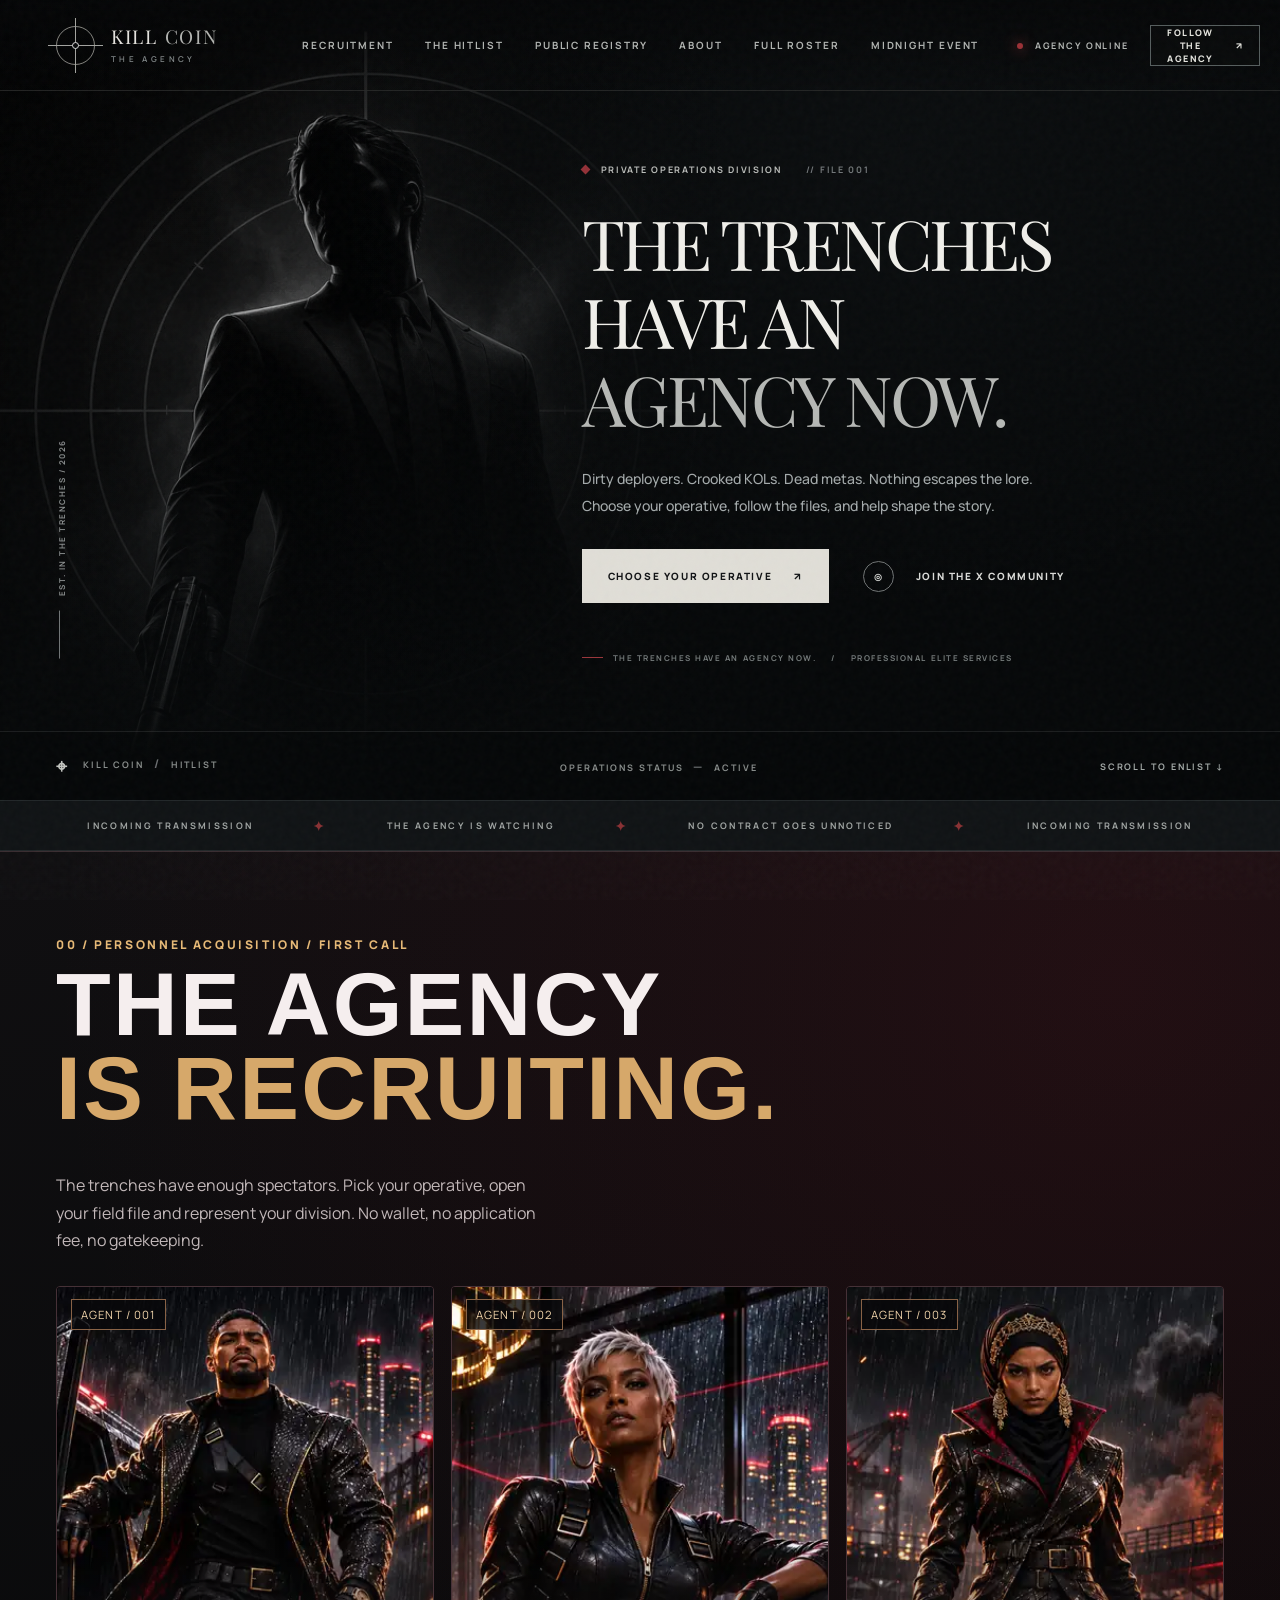
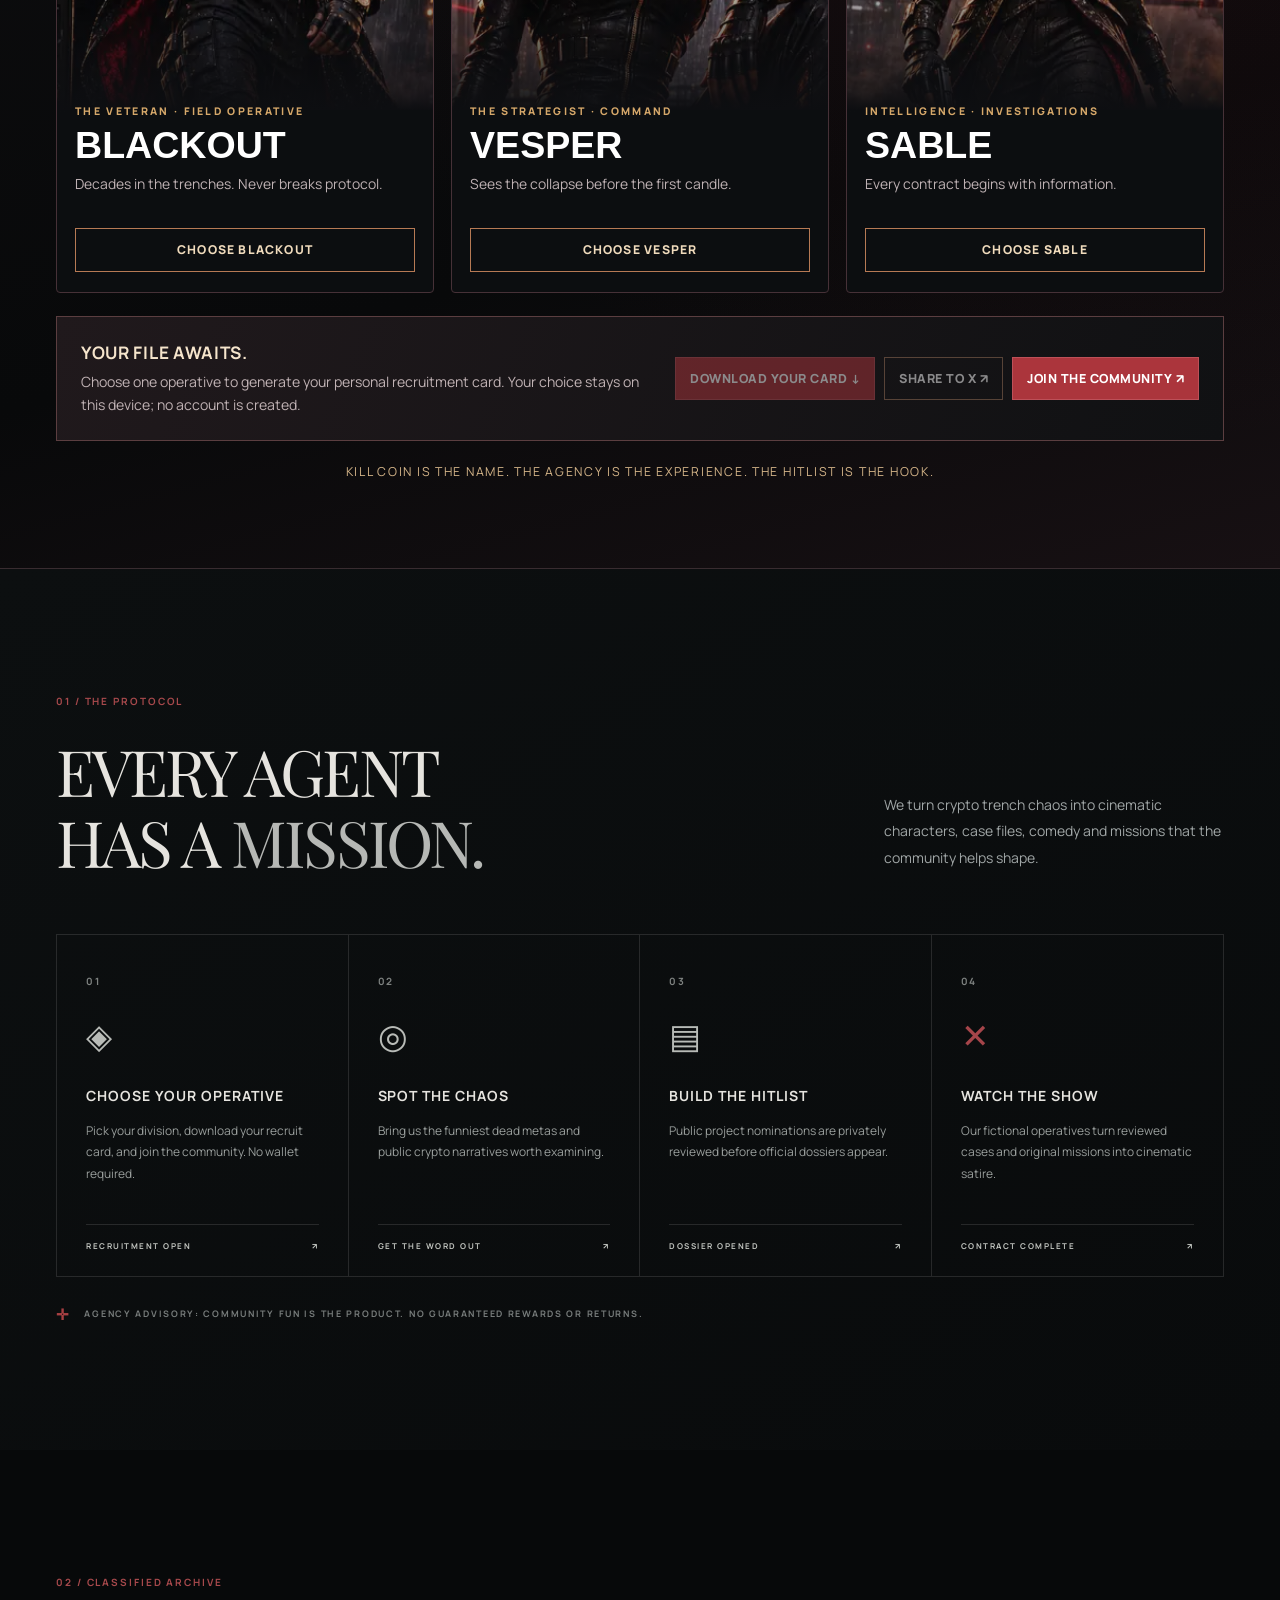
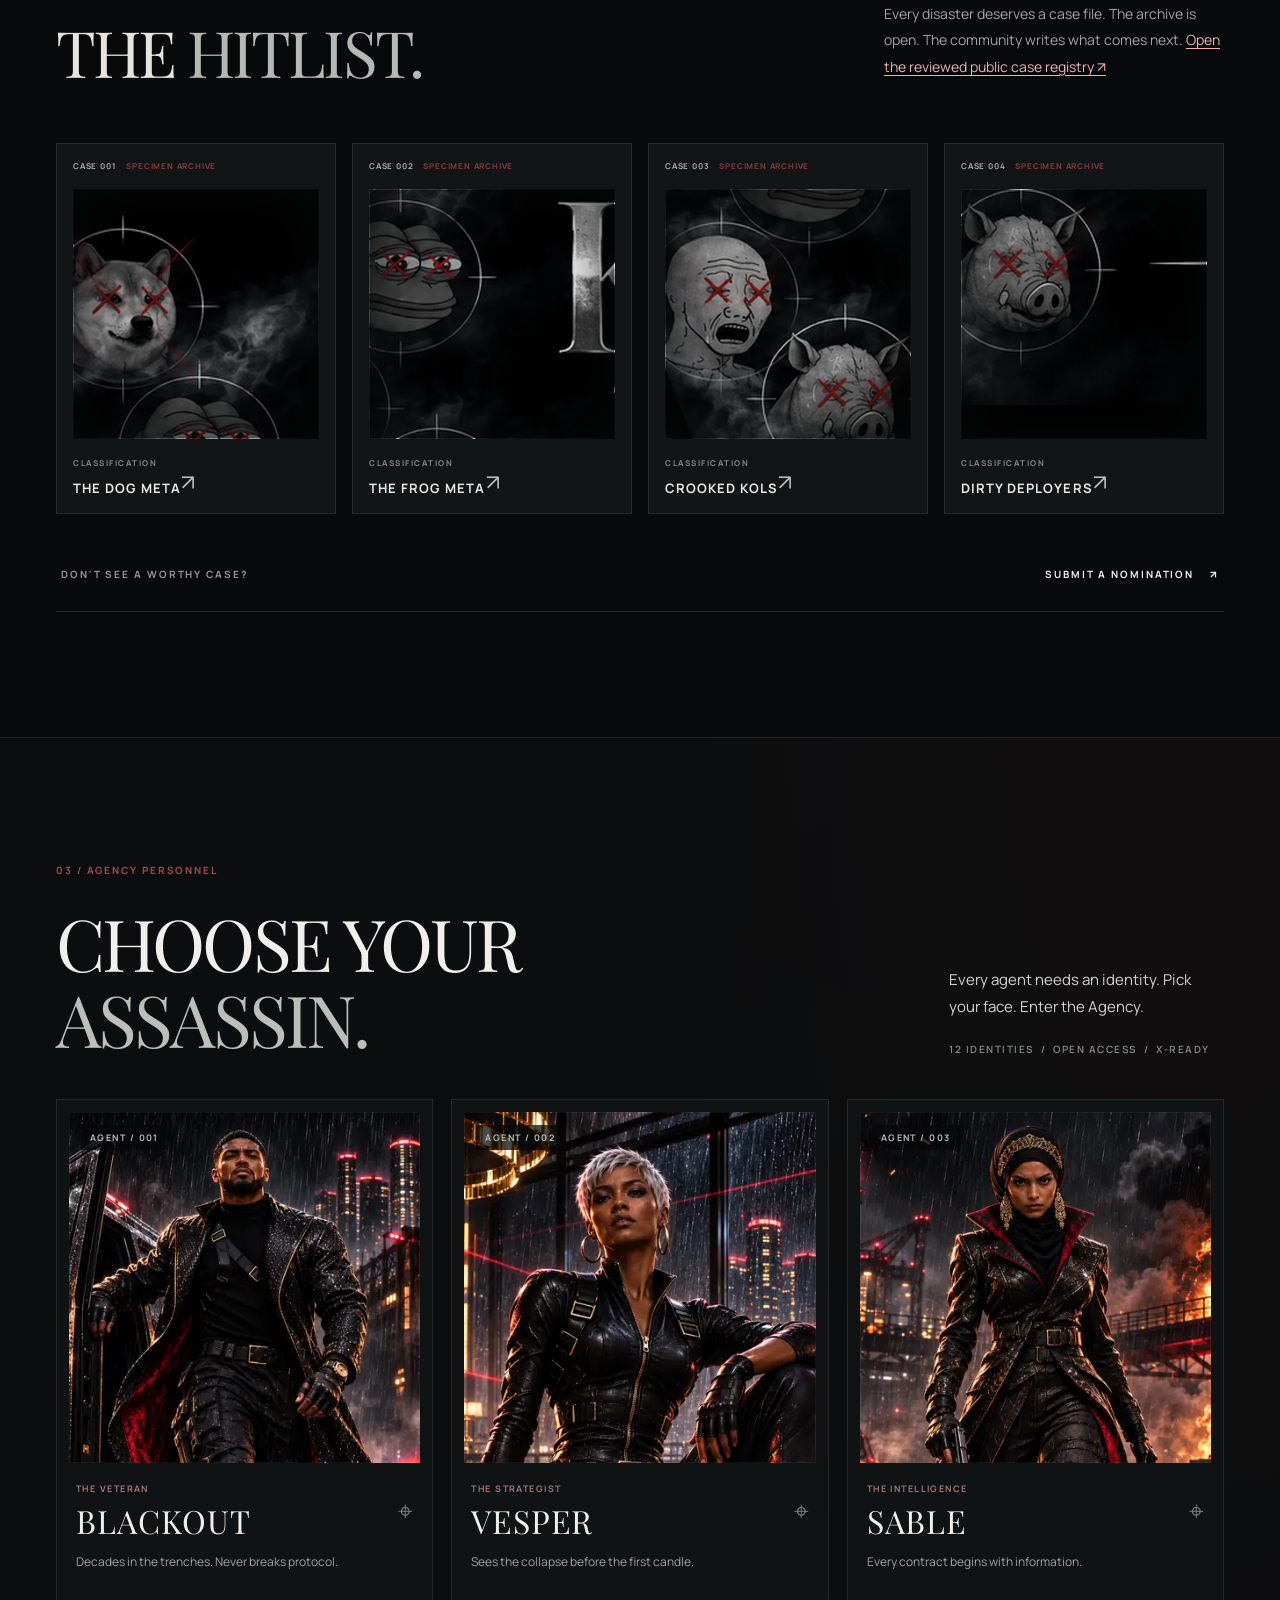
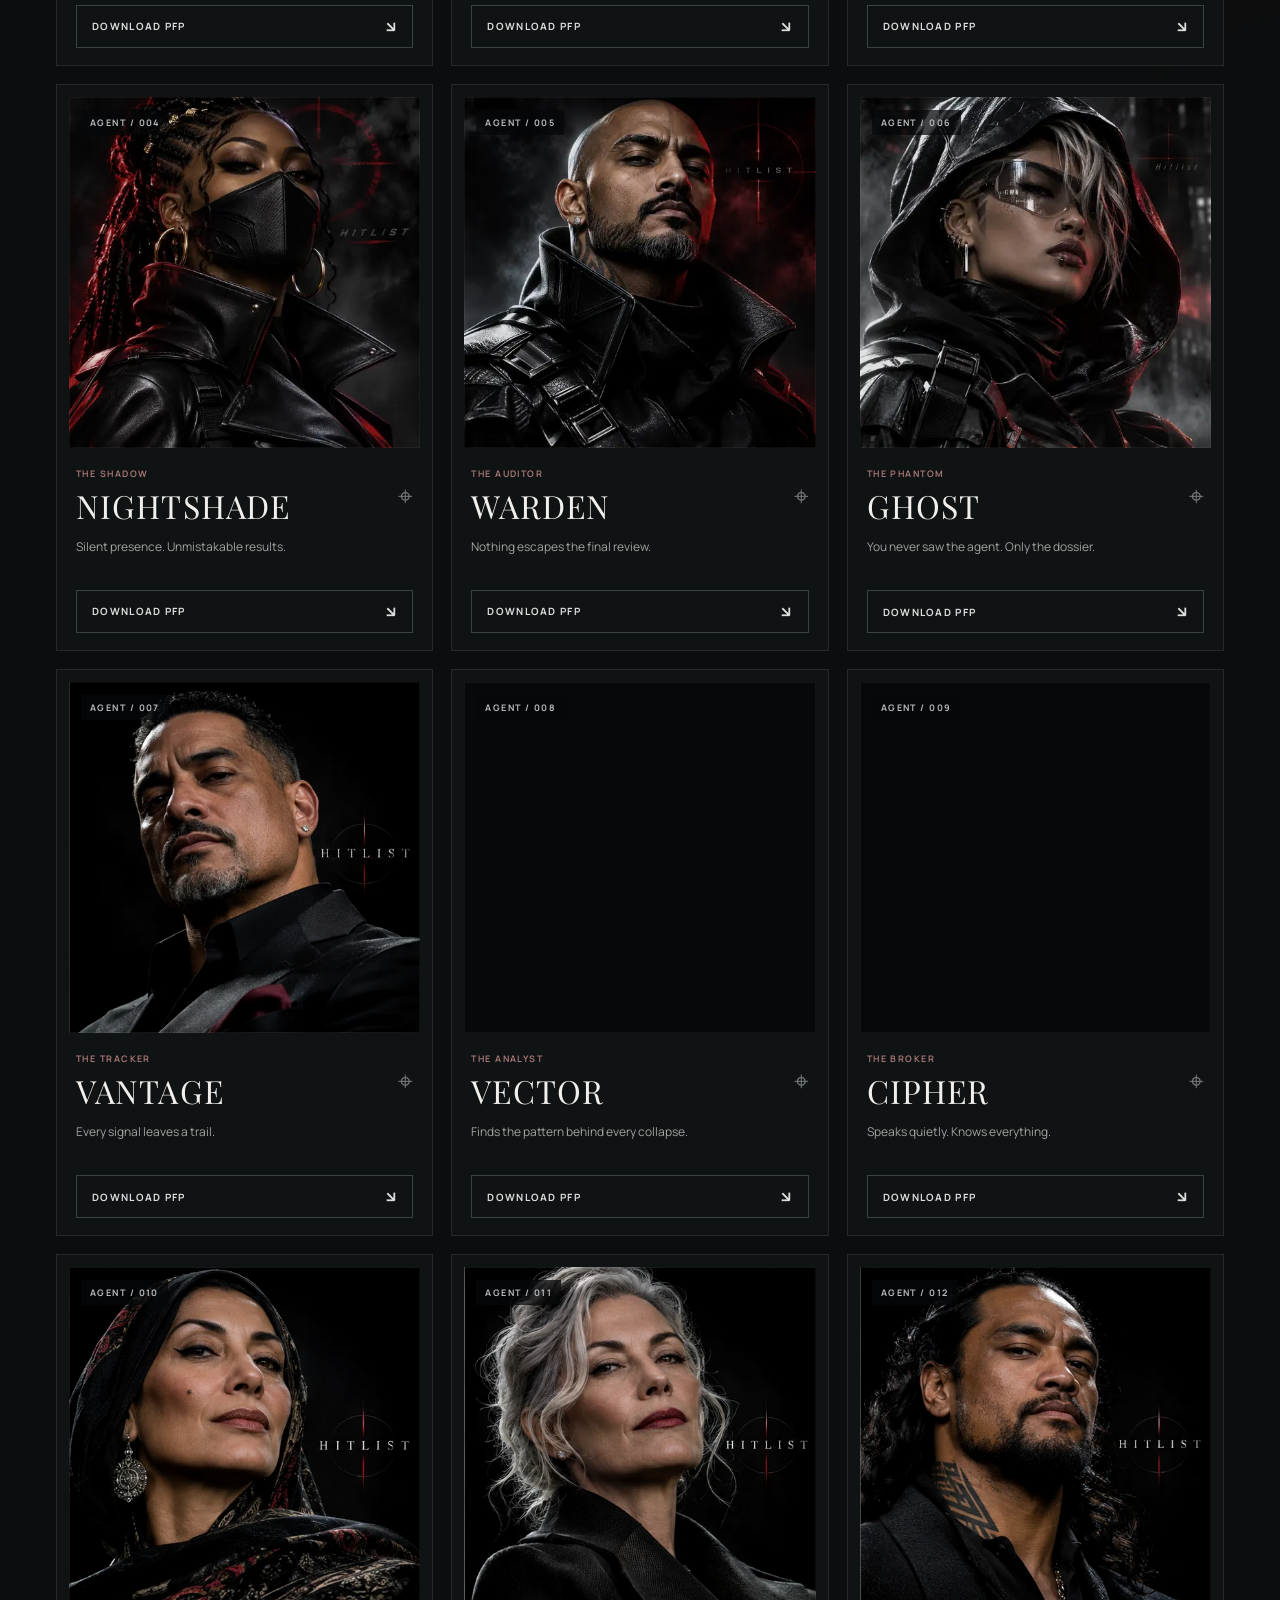
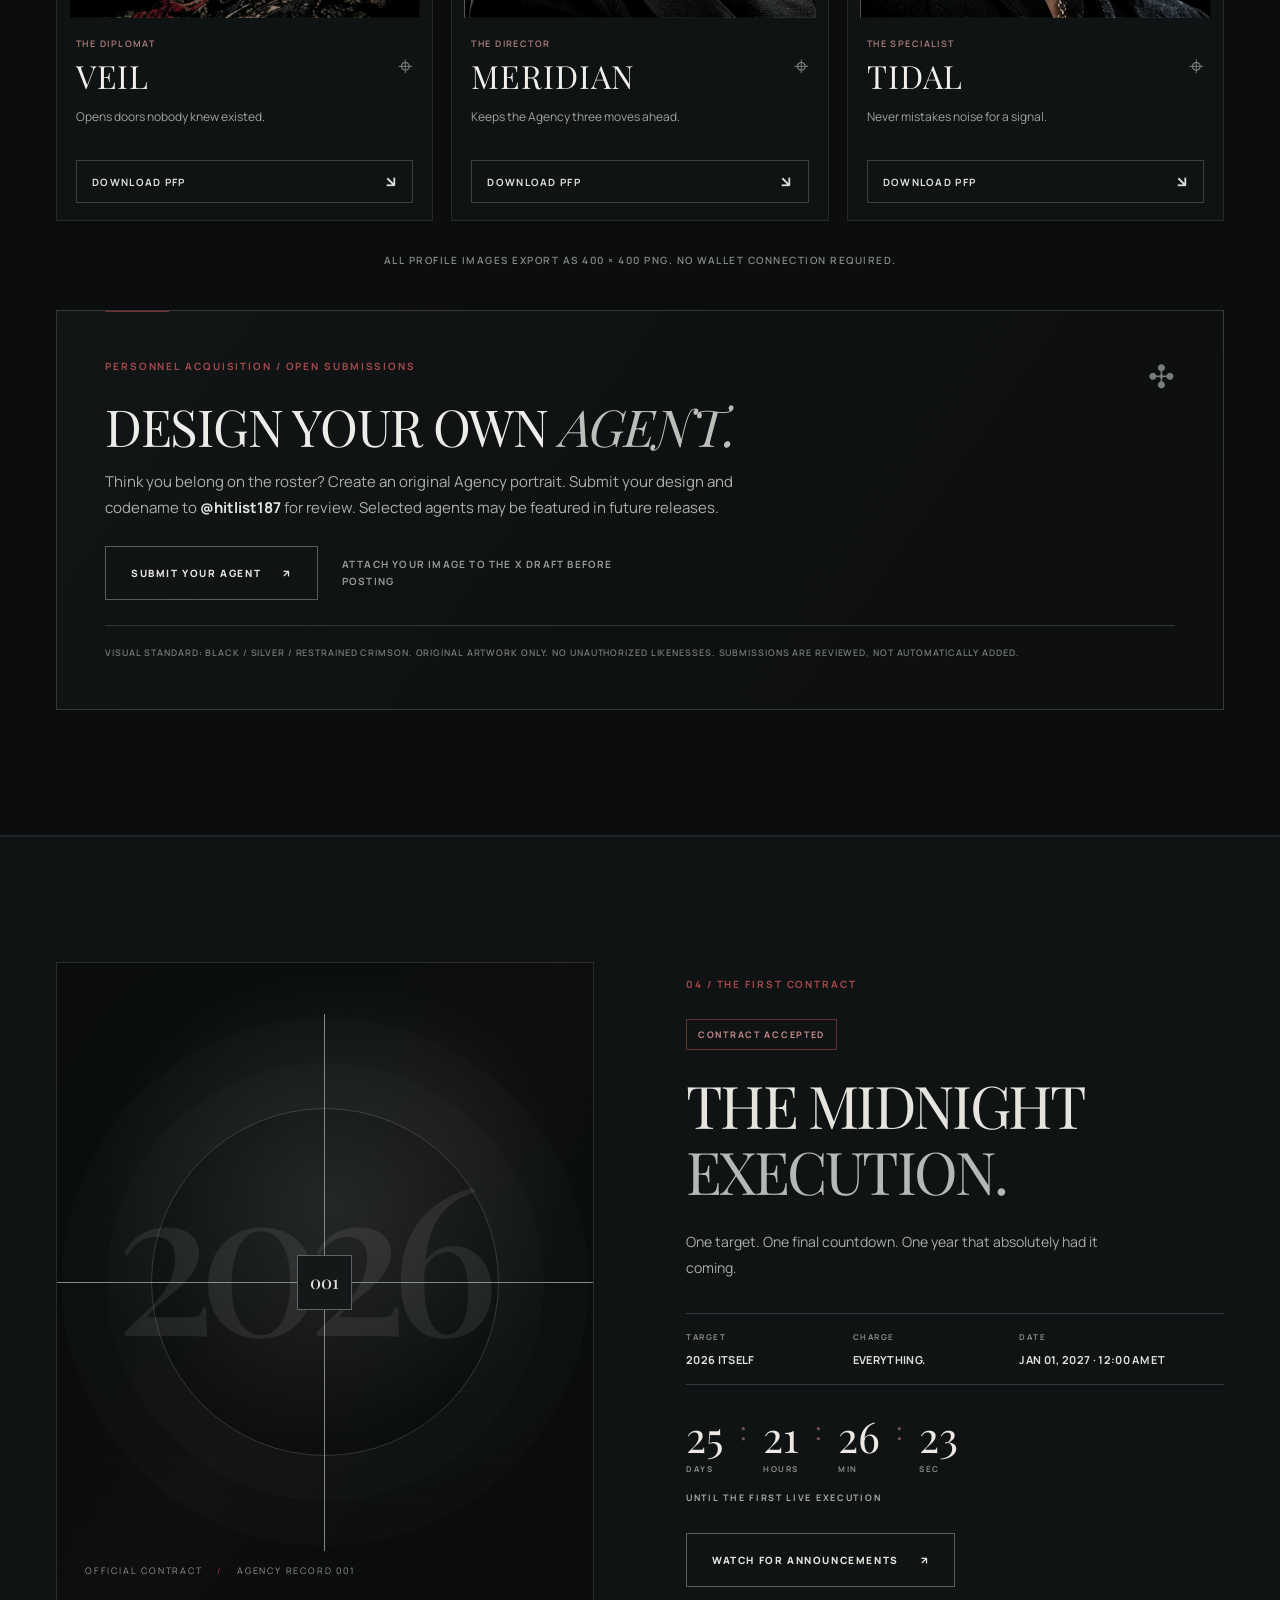
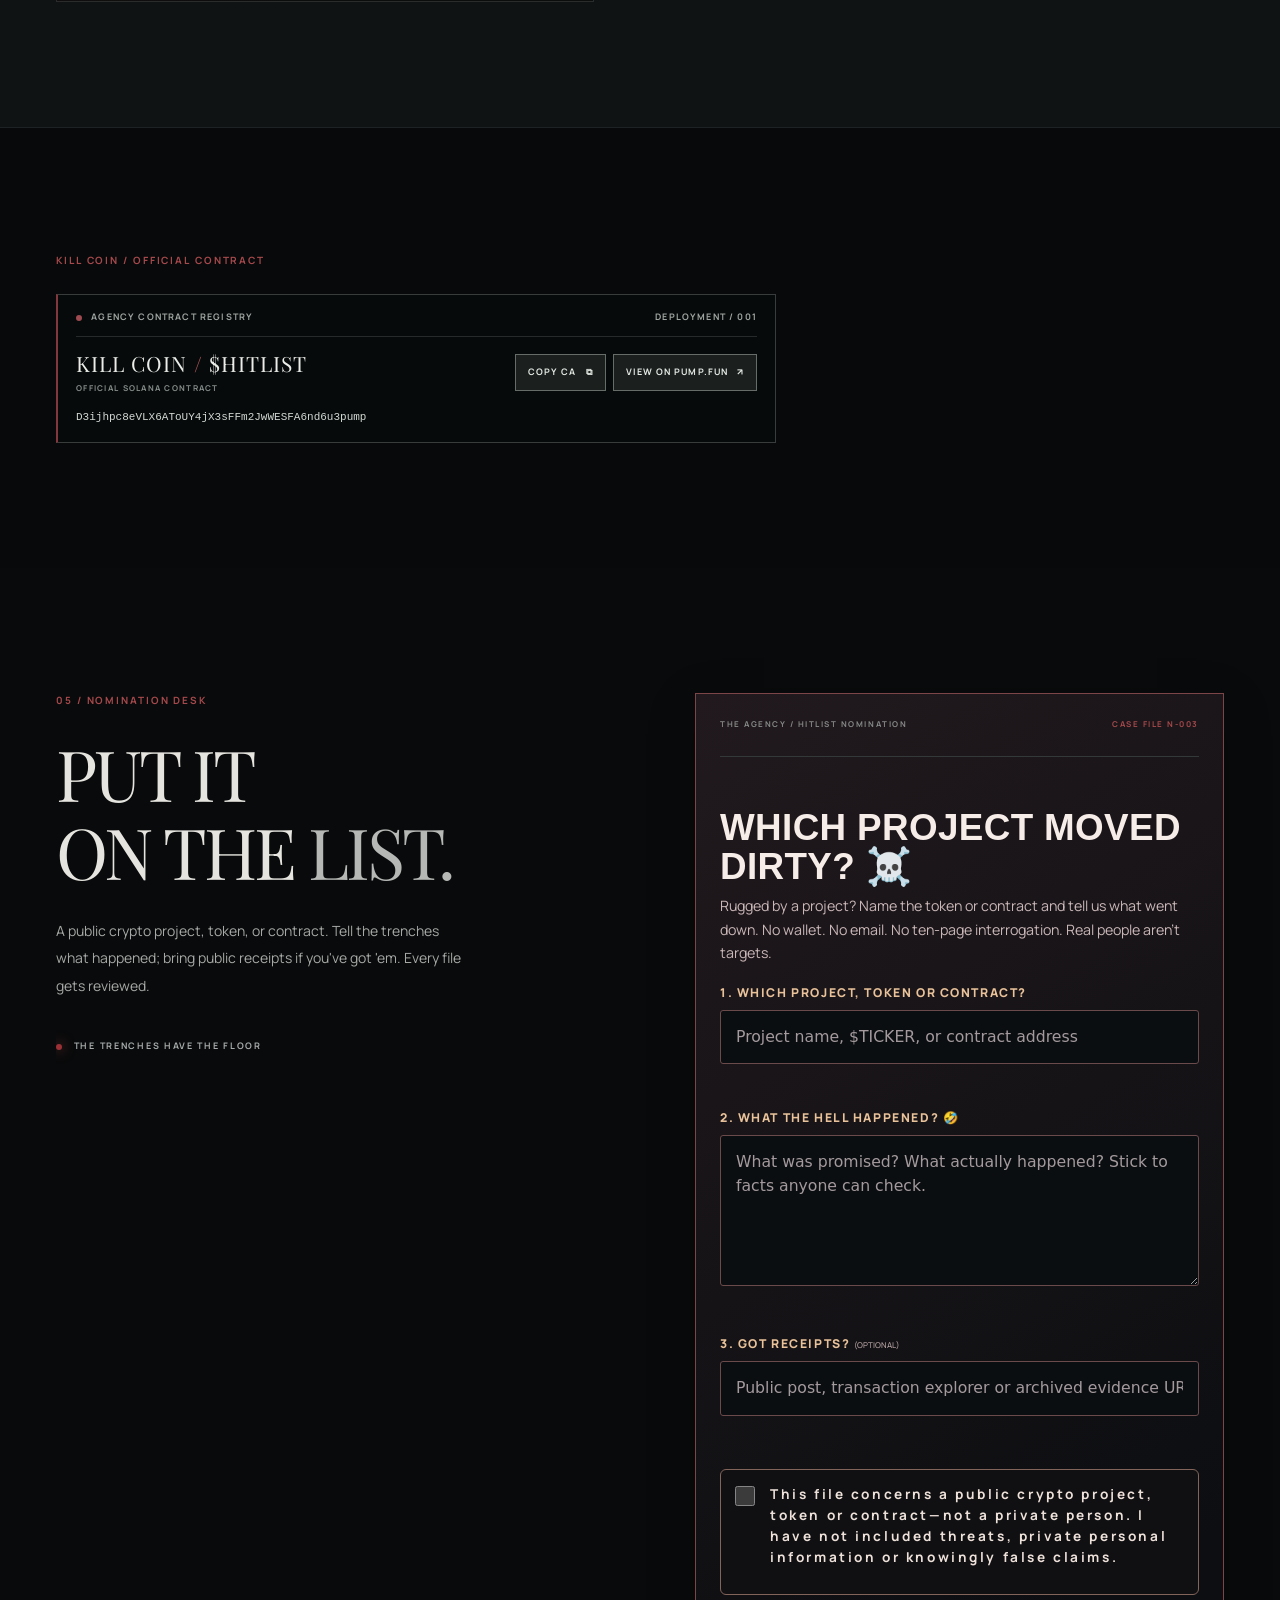
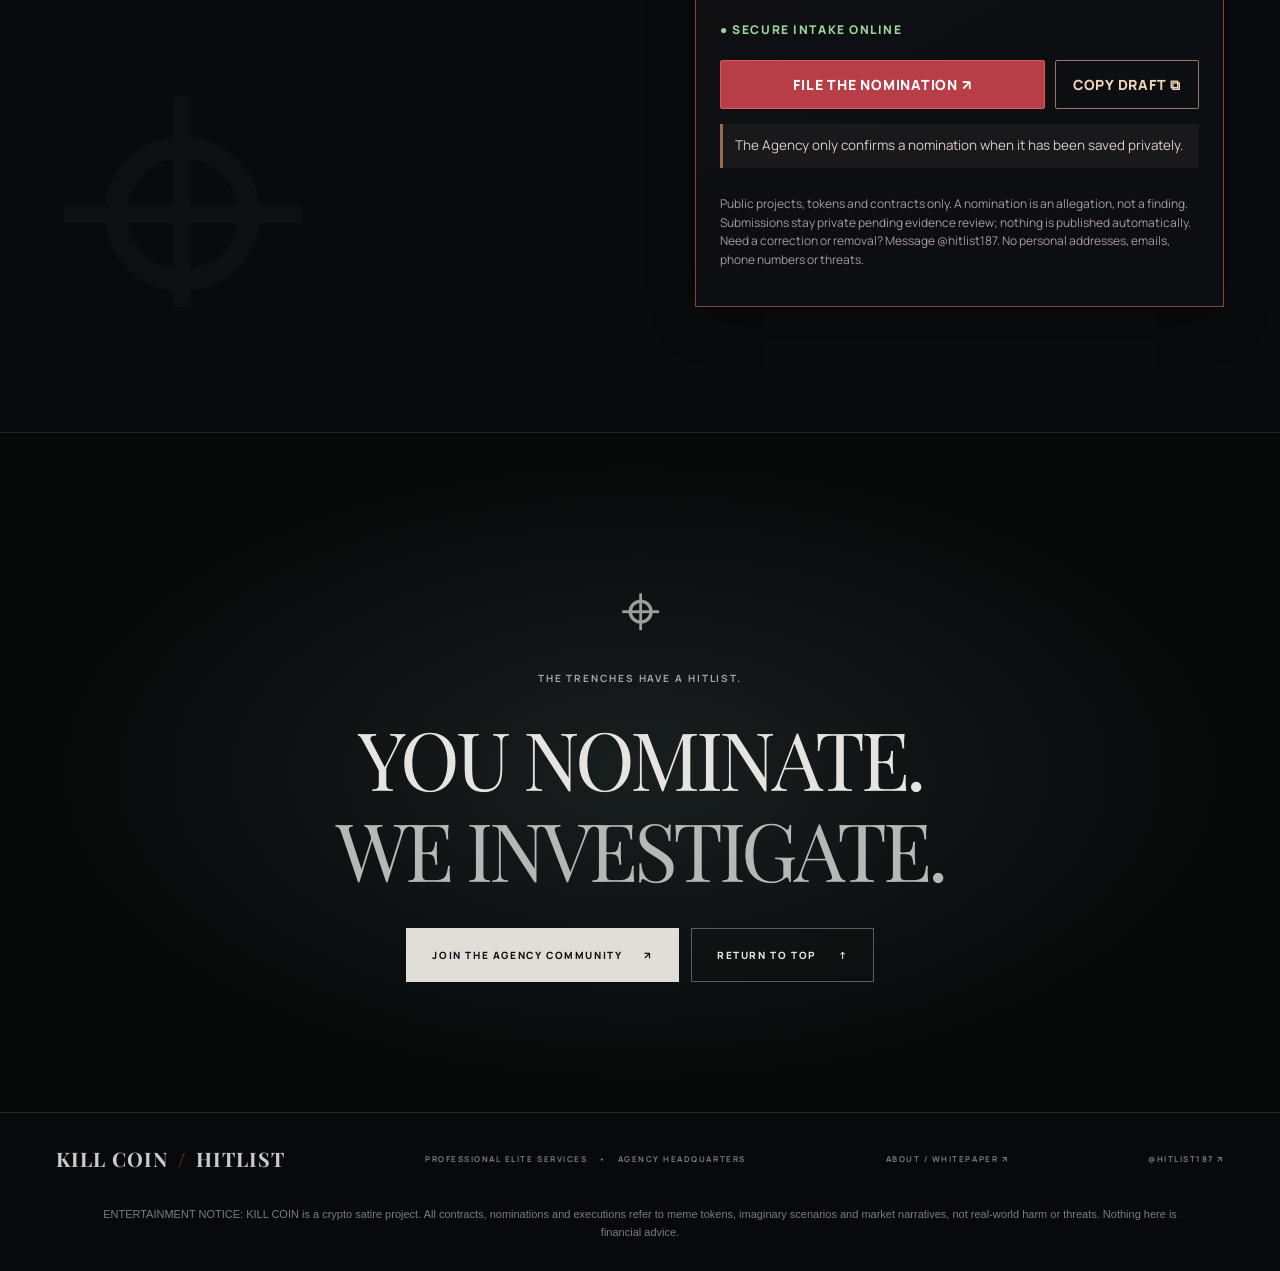
==== commit 224b9c3d: "Harden project-only Agency nominations and update documentation * Draft harden project-only nominati" ====
--- a/index.html
+++ b/index.html
@@ -364,23 +364,27 @@
 
     <section class="section section-nominate" id="nominate" aria-labelledby="nominateHeading">
       <div class="container nomination-layout">
-        <div class="nomination-copy reveal"><p class="section-eyebrow">05 / NOMINATION DESK</p><h2 id="nominateHeading">PUT IT<br>ON THE <em>LIST.</em></h2><p>A public X profile. A quick rant. Receipts if you've got 'em. The Agency takes it from there.</p><div class="clearance-line"><span class="status-dot"></span> THE TRENCHES HAVE THE FLOOR</div><div class="nomination-watermark" aria-hidden="true">⌖</div></div>
+        <div class="nomination-copy reveal"><p class="section-eyebrow">05 / NOMINATION DESK</p><h2 id="nominateHeading">PUT IT<br>ON THE <em>LIST.</em></h2><p>A public crypto project, token, or contract. Tell the trenches what happened; bring public receipts if you've got 'em. Every file gets reviewed.</p><div class="clearance-line"><span class="status-dot"></span> THE TRENCHES HAVE THE FLOOR</div><div class="nomination-watermark" aria-hidden="true">⌖</div></div>
         <form class="nomination-form agency-intake reveal" id="agencyNominationForm" novalidate>
           <div class="form-header"><span>THE AGENCY / HITLIST NOMINATION</span><span>CASE FILE N-003</span></div>
-          <h3>WHO'S BEEN MOVING DIRTY? ☠️</h3>
-          <p class="intake-intro">Somebody did the trenches wrong? Put the public X profile on the table and tell us what happened. No wallet. No email. No ten-page interrogation.</p>
+          <h3>WHICH PROJECT MOVED DIRTY? ☠️</h3>
+          <p class="intake-intro">Rugged by a project? Name the token or contract and tell us what went down. No wallet. No email. No ten-page interrogation. Real people aren't targets.</p>
 
           <div class="intake-field">
-            <label for="agencyNomineeProfile">1. WHO WE TALKIN' ABOUT?</label>
-            <input id="agencyNomineeProfile" name="profile" type="text" maxlength="120" minlength="2" placeholder="@username or a public X profile / project" autocomplete="off" autocapitalize="none" spellcheck="false" required>
+            <label for="agencyNomineeProfile">1. WHICH PROJECT, TOKEN OR CONTRACT?</label>
+            <input id="agencyNomineeProfile" name="profile" type="text" maxlength="120" minlength="2" placeholder="Project name, $TICKER, or contract address" autocomplete="off" autocapitalize="none" spellcheck="false" required>
           </div>
           <div class="intake-field">
-            <label for="agencyNomineeRant">2. WHAT THE HELL DID THEY DO? 🤣</label>
-            <textarea id="agencyNomineeRant" name="rant" rows="5" minlength="8" maxlength="1600" placeholder="Let it out. What did they promise? What actually happened? Why is the trenches mad?" required></textarea>
+            <label for="agencyNomineeRant">2. WHAT THE HELL HAPPENED? 🤣</label>
+            <textarea id="agencyNomineeRant" name="rant" rows="5" minlength="8" maxlength="1600" placeholder="What was promised? What actually happened? Stick to facts anyone can check." required></textarea>
           </div>
           <div class="intake-field">
             <label for="agencyNomineeReceipt">3. GOT RECEIPTS? <span>(OPTIONAL)</span></label>
-            <input id="agencyNomineeReceipt" name="receipt" type="url" maxlength="500" placeholder="Link to the public X post, transaction or screenshot">
+            <input id="agencyNomineeReceipt" name="receipt" type="url" maxlength="500" placeholder="Public post, transaction explorer or archived evidence URL">
+          </div>
+          <div class="intake-attest">
+            <input id="agencyNomineeAttest" name="attest" type="checkbox" value="yes" required>
+            <label for="agencyNomineeAttest">This file concerns a public crypto project, token or contract—not a private person. I have not included threats, private personal information or knowingly false claims.</label>
           </div>
           <input type="hidden" name="requestId" id="agencyRequestId" value="">
           <div class="intake-honeypot" aria-hidden="true">
@@ -398,14 +402,14 @@
             <p>The desk has your submission. Public dossiers are reviewed separately. Don't post anyone's personal information.</p>
             <button type="button" id="agencyShareFiling">I FILED WITH THE AGENCY — SHARE ↗</button>
           </div>
-          <p class="intake-fineprint">Public crypto accounts and projects only. Your rant stays in the private review queue; nothing is published automatically. Don't include private addresses, phone numbers or other personal data.</p>
+          <p class="intake-fineprint">Public projects, tokens and contracts only. A nomination is an allegation, not a finding. Submissions stay private pending evidence review; nothing is published automatically. Need a correction or removal? Message @hitlist187. No personal addresses, emails, phone numbers or threats.</p>
           <iframe id="agencySubmissionFrame" name="agencySubmissionFrame" title="Agency nomination response receiver" hidden tabindex="-1"></iframe>
         </form>
       </div>
     </section>
 
     <section class="closing">
-      <div class="container closing-inner reveal"><div class="closing-symbol" aria-hidden="true">⌖</div><p>THE TRENCHES HAVE A HITLIST.</p><h2>YOU NOMINATE.<br><em>WE TERMINATE.</em></h2><div class="closing-actions"><a class="button button-primary" href="https://x.com/i/communities/2033212502868136292" target="_blank" rel="noopener noreferrer">JOIN THE AGENCY COMMUNITY <span aria-hidden="true">↗</span></a><a class="button button-outline" href="#top">RETURN TO TOP <span aria-hidden="true">↑</span></a></div></div>
+      <div class="container closing-inner reveal"><div class="closing-symbol" aria-hidden="true">⌖</div><p>THE TRENCHES HAVE A HITLIST.</p><h2>YOU NOMINATE.<br><em>WE INVESTIGATE.</em></h2><div class="closing-actions"><a class="button button-primary" href="https://x.com/i/communities/2033212502868136292" target="_blank" rel="noopener noreferrer">JOIN THE AGENCY COMMUNITY <span aria-hidden="true">↗</span></a><a class="button button-outline" href="#top">RETURN TO TOP <span aria-hidden="true">↑</span></a></div></div>
     </section>
   </main>
 
@@ -469,7 +473,7 @@
 dialog.addEventListener('close',()=>previousFocus?.focus());
 document.getElementById('dialogNominate').addEventListener('click',()=>dialog.close());
 
-// Legacy unsaved X-draft nomination flow disabled. Secure intake uses the existing private Google Form.
+// Native nomination desk submits to the private Google Apps Script receiver via agency-nominations.js.
 const agencyCA=document.getElementById('agencyCA');
 const agencyCopy=document.getElementById('copyAgencyCA');
 if(agencyCA&&agencyCopy){
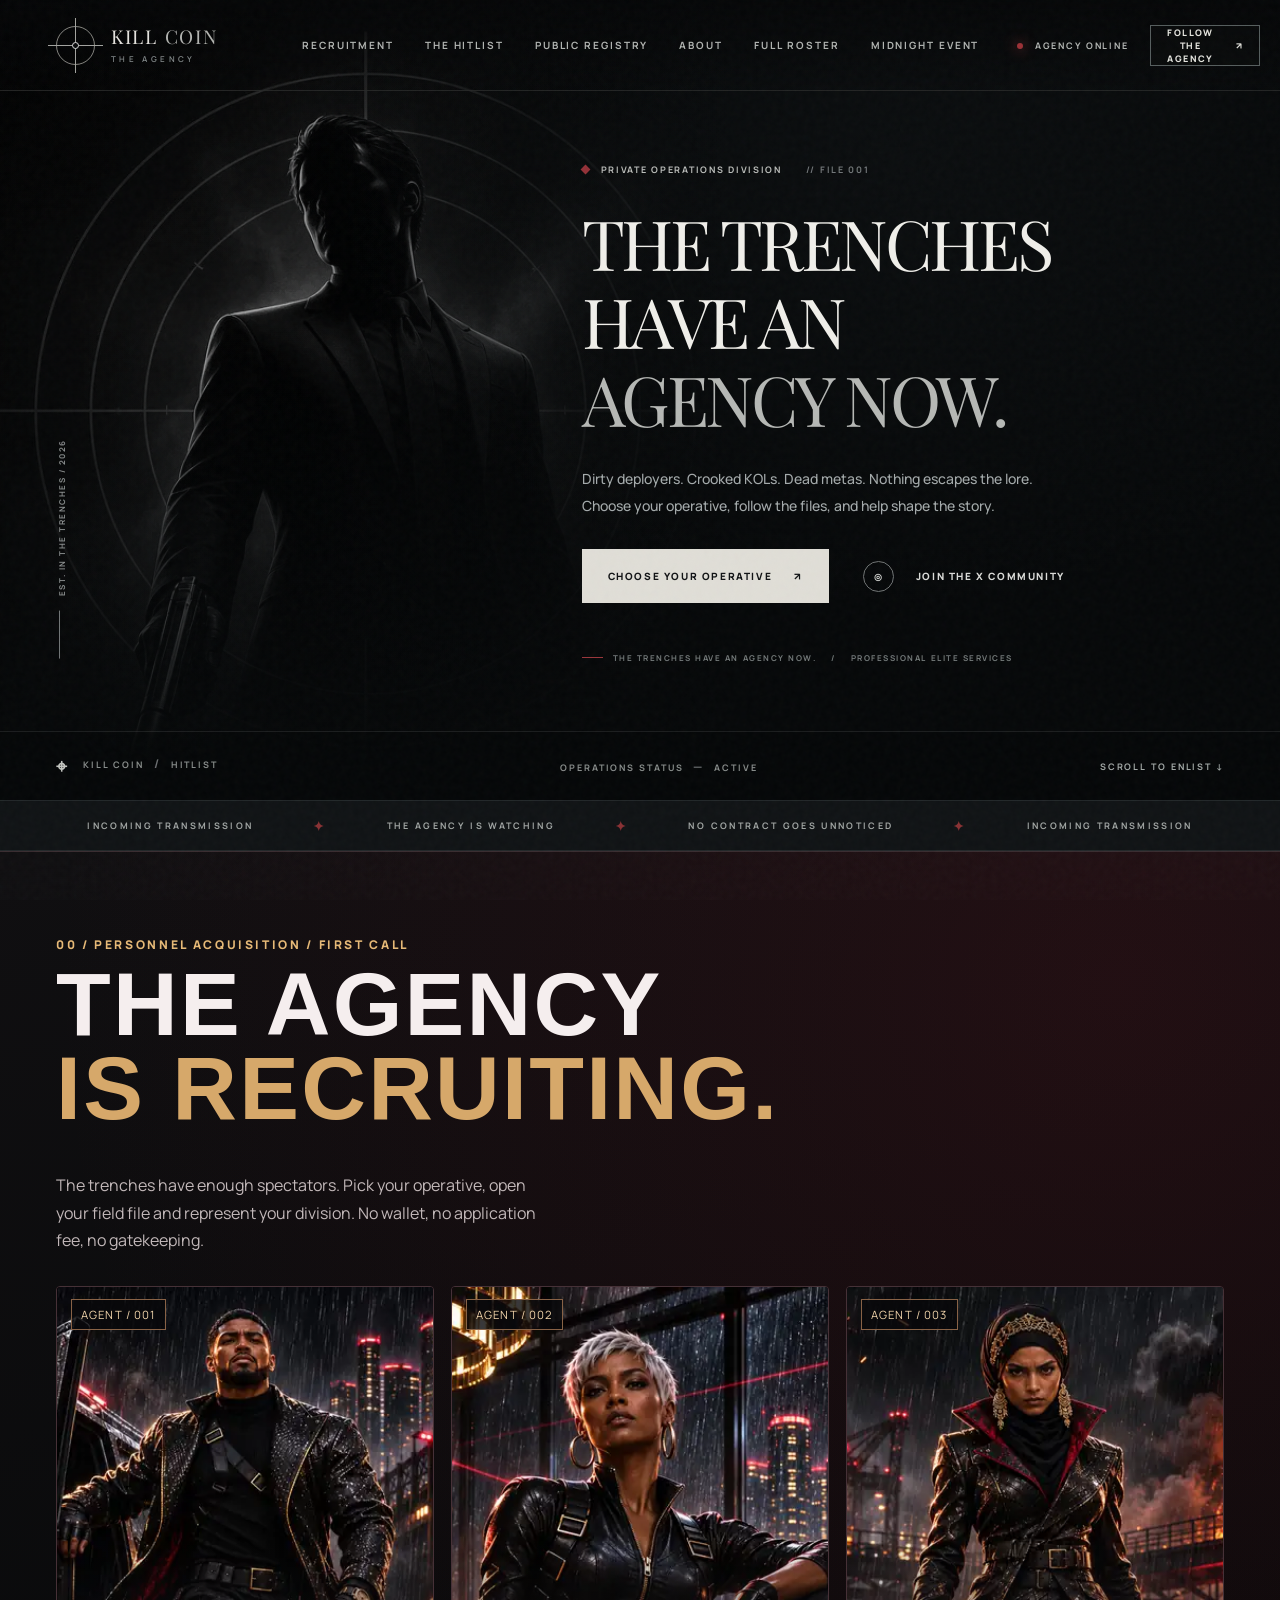
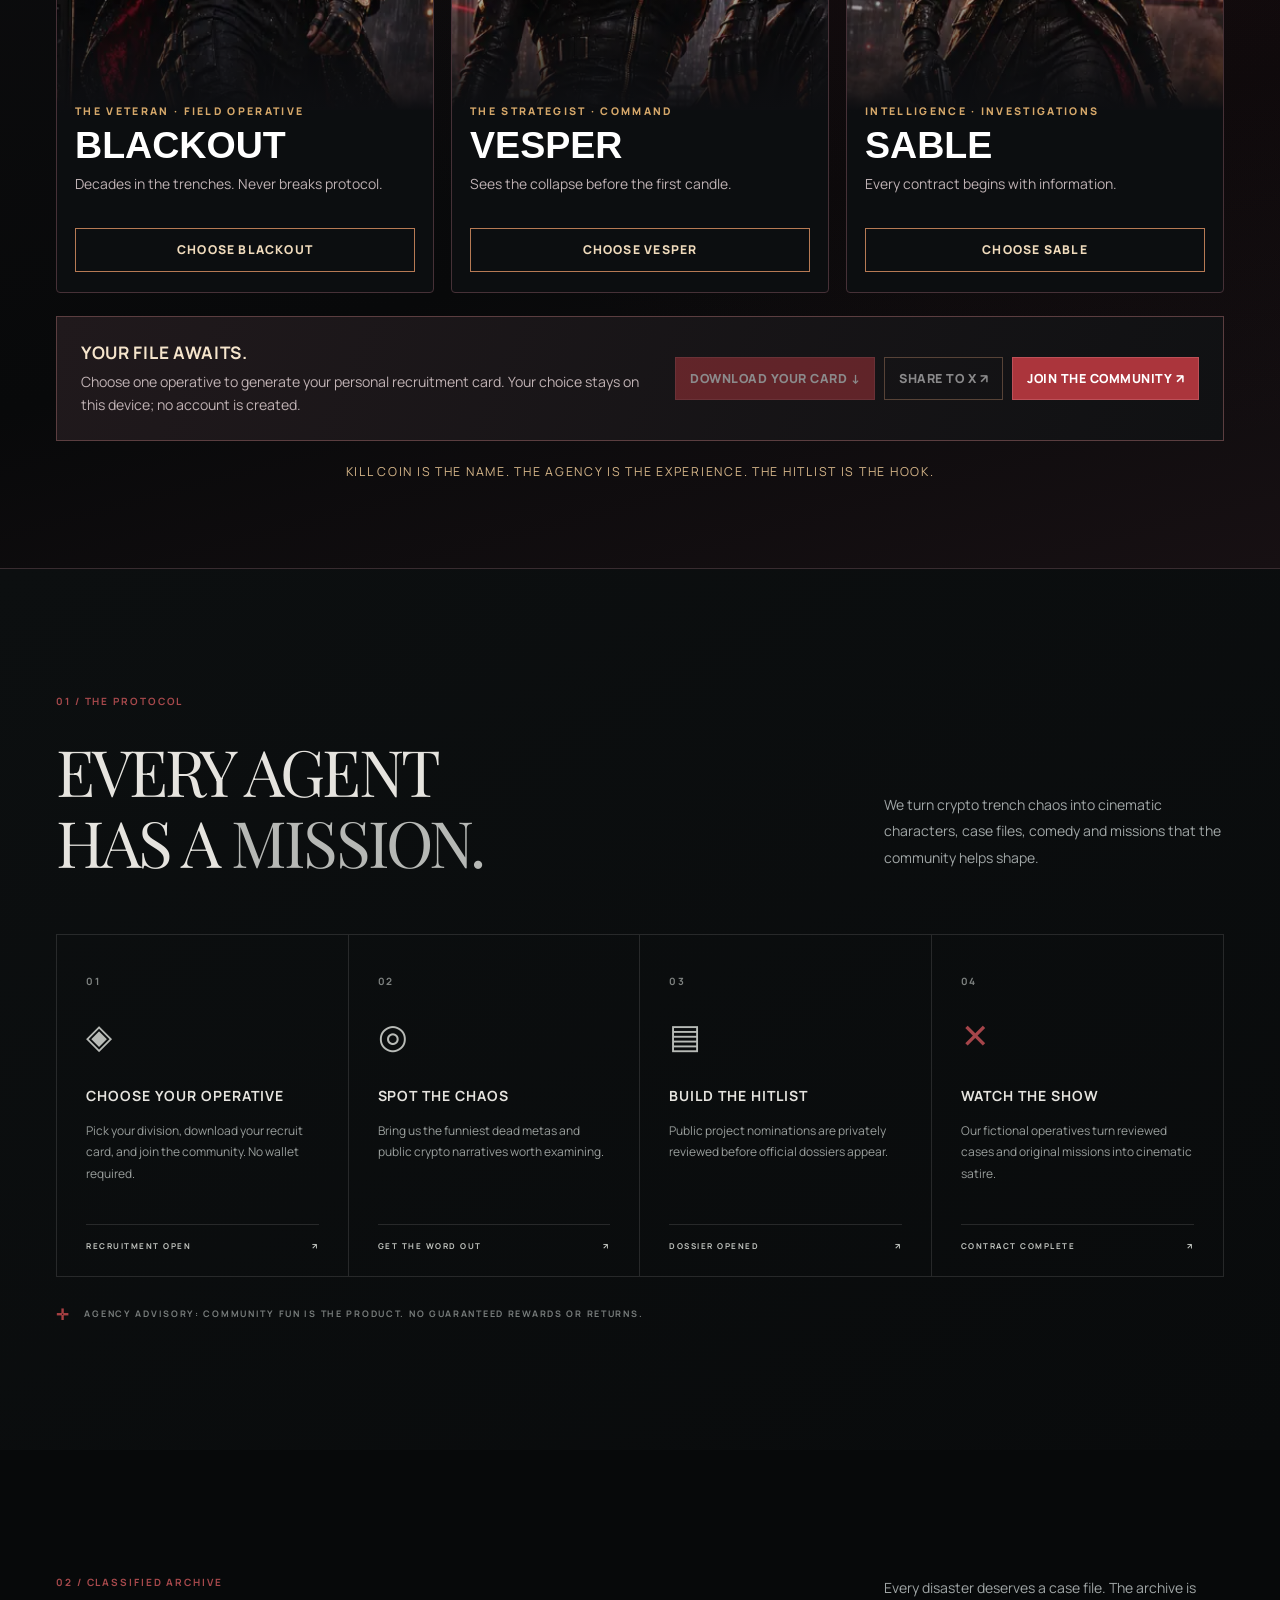
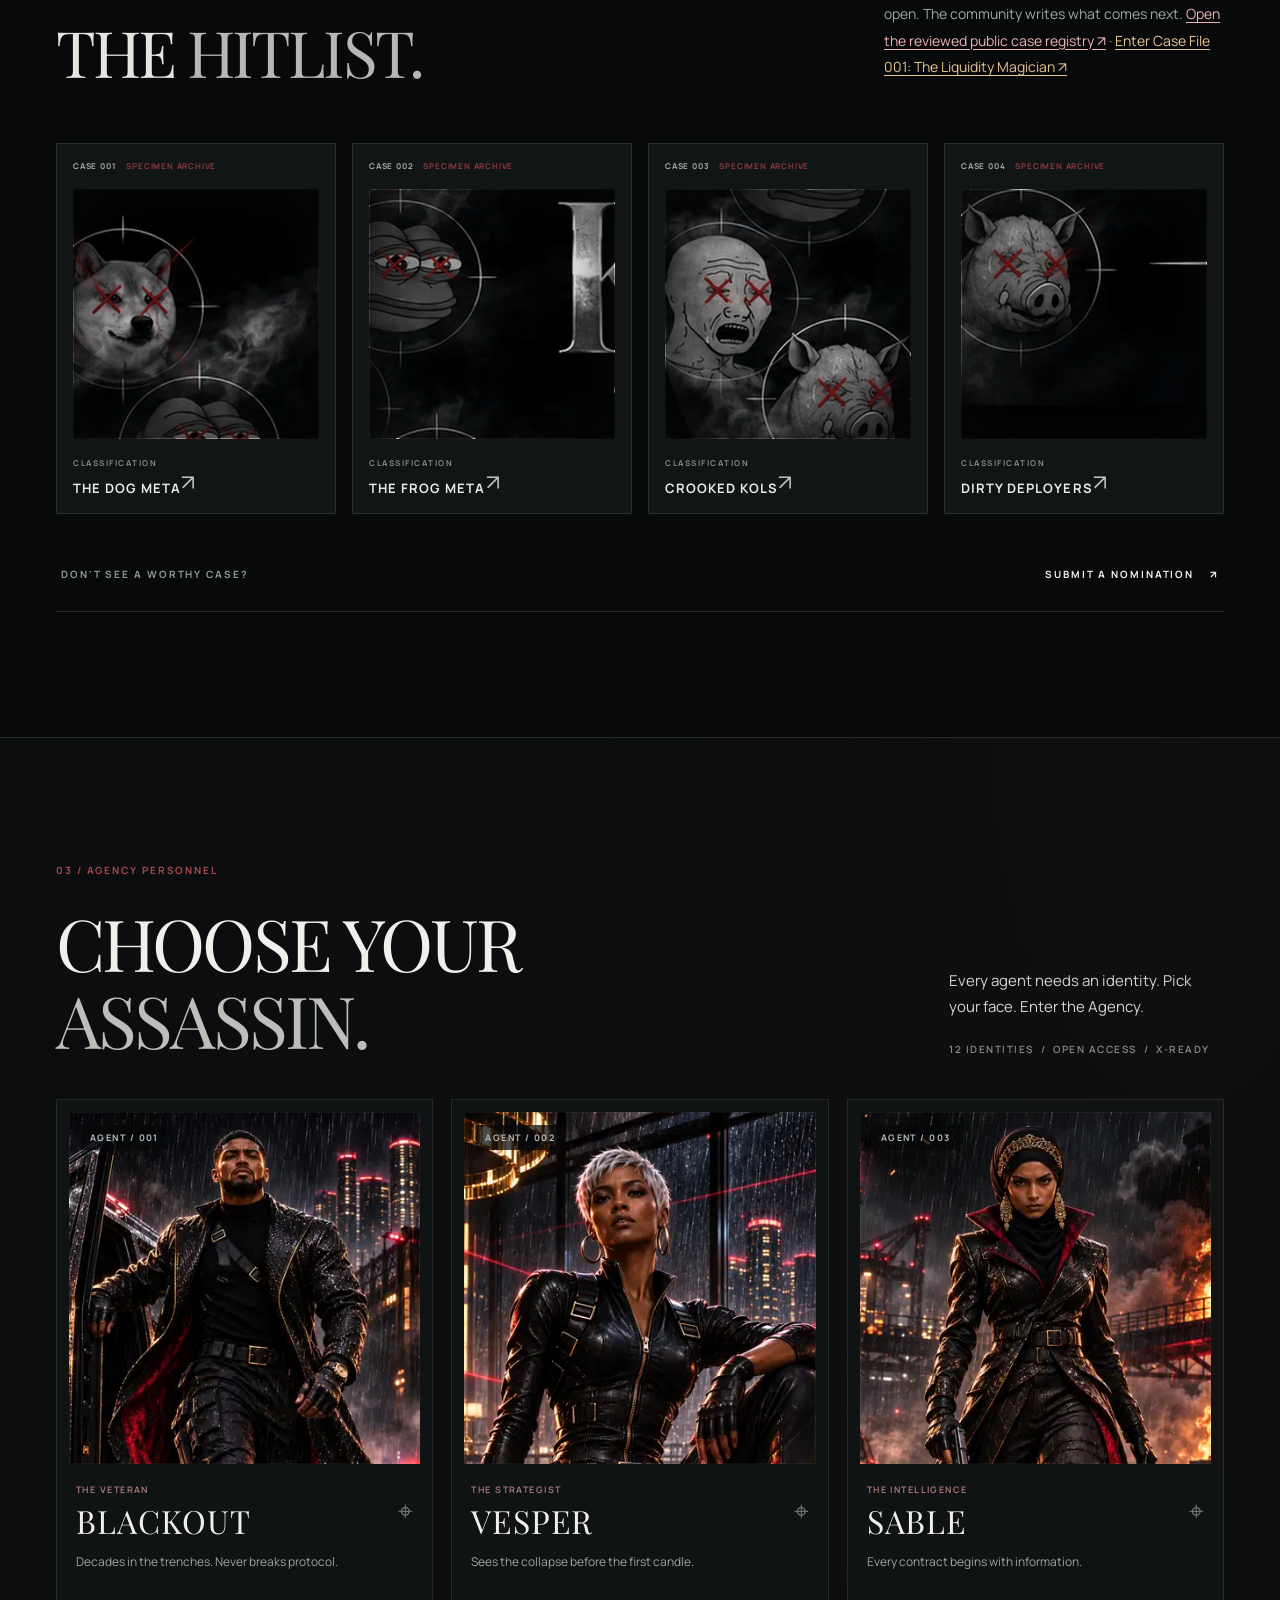
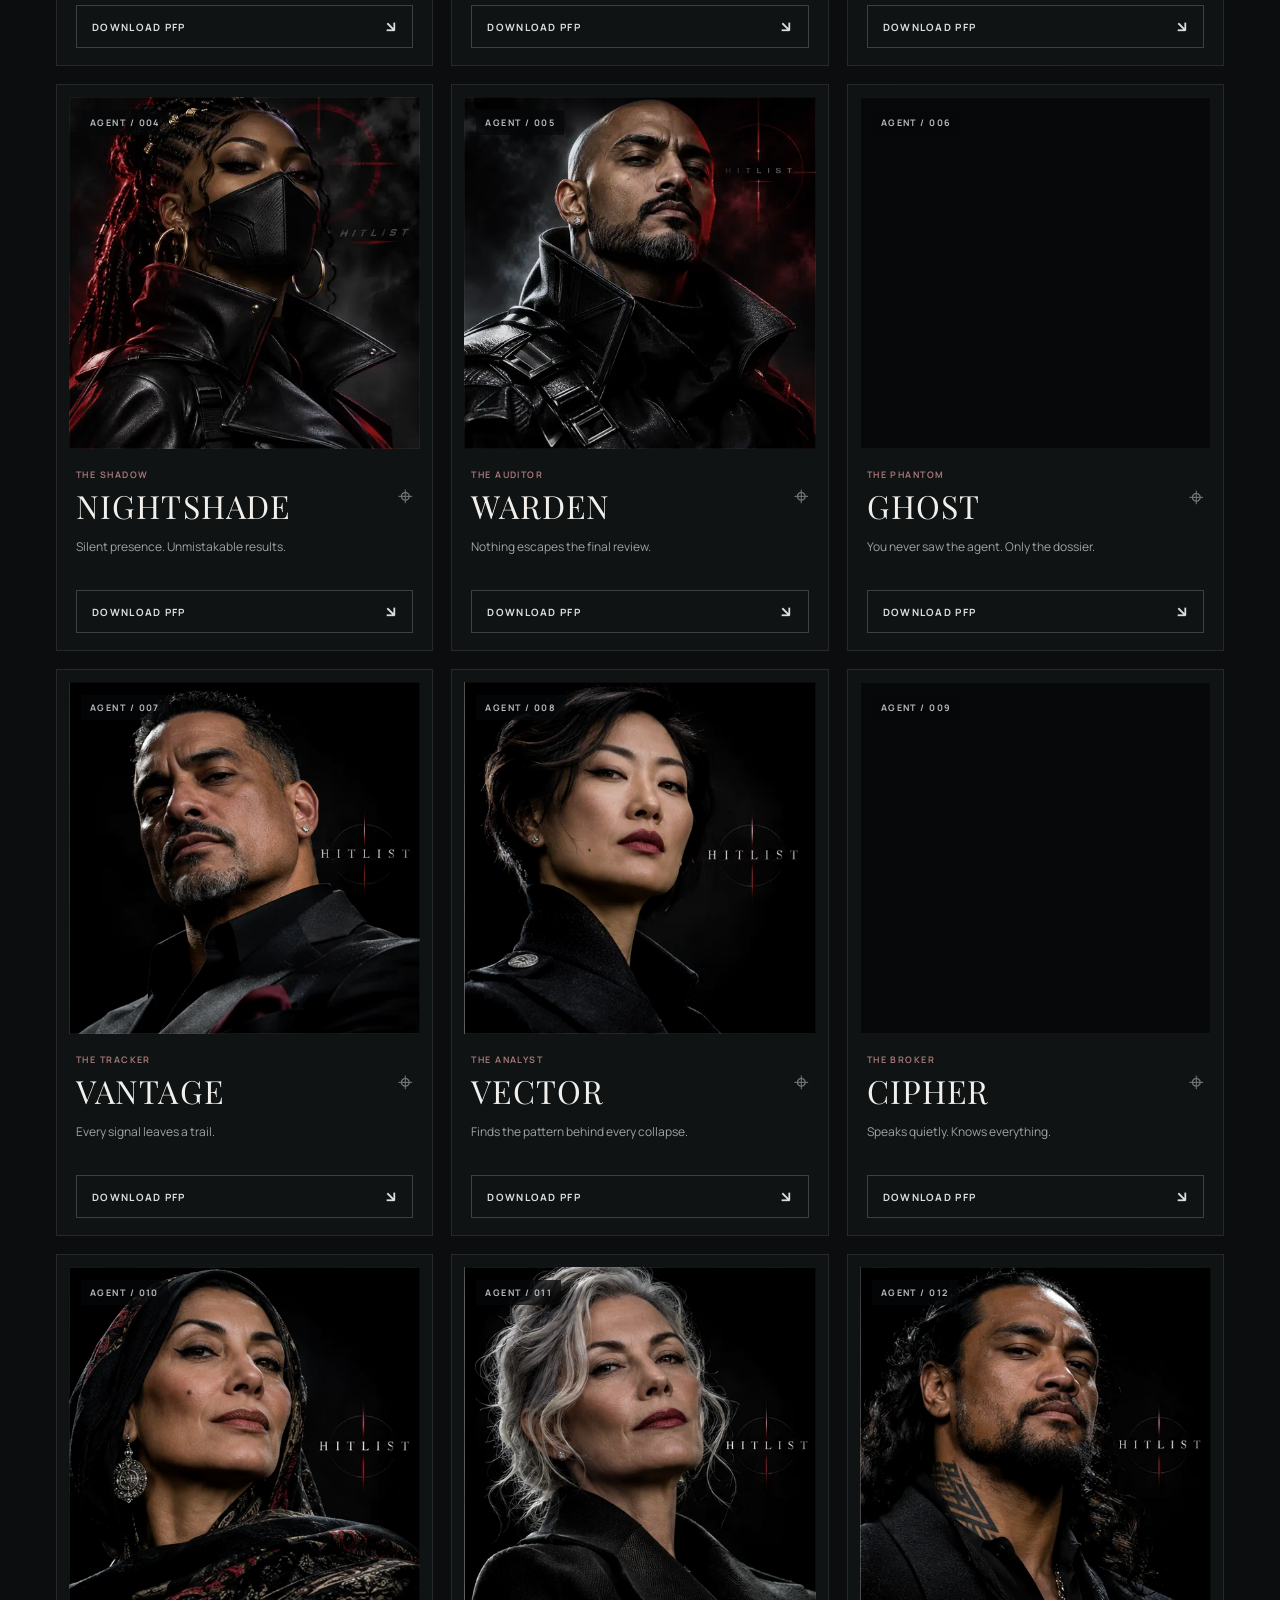
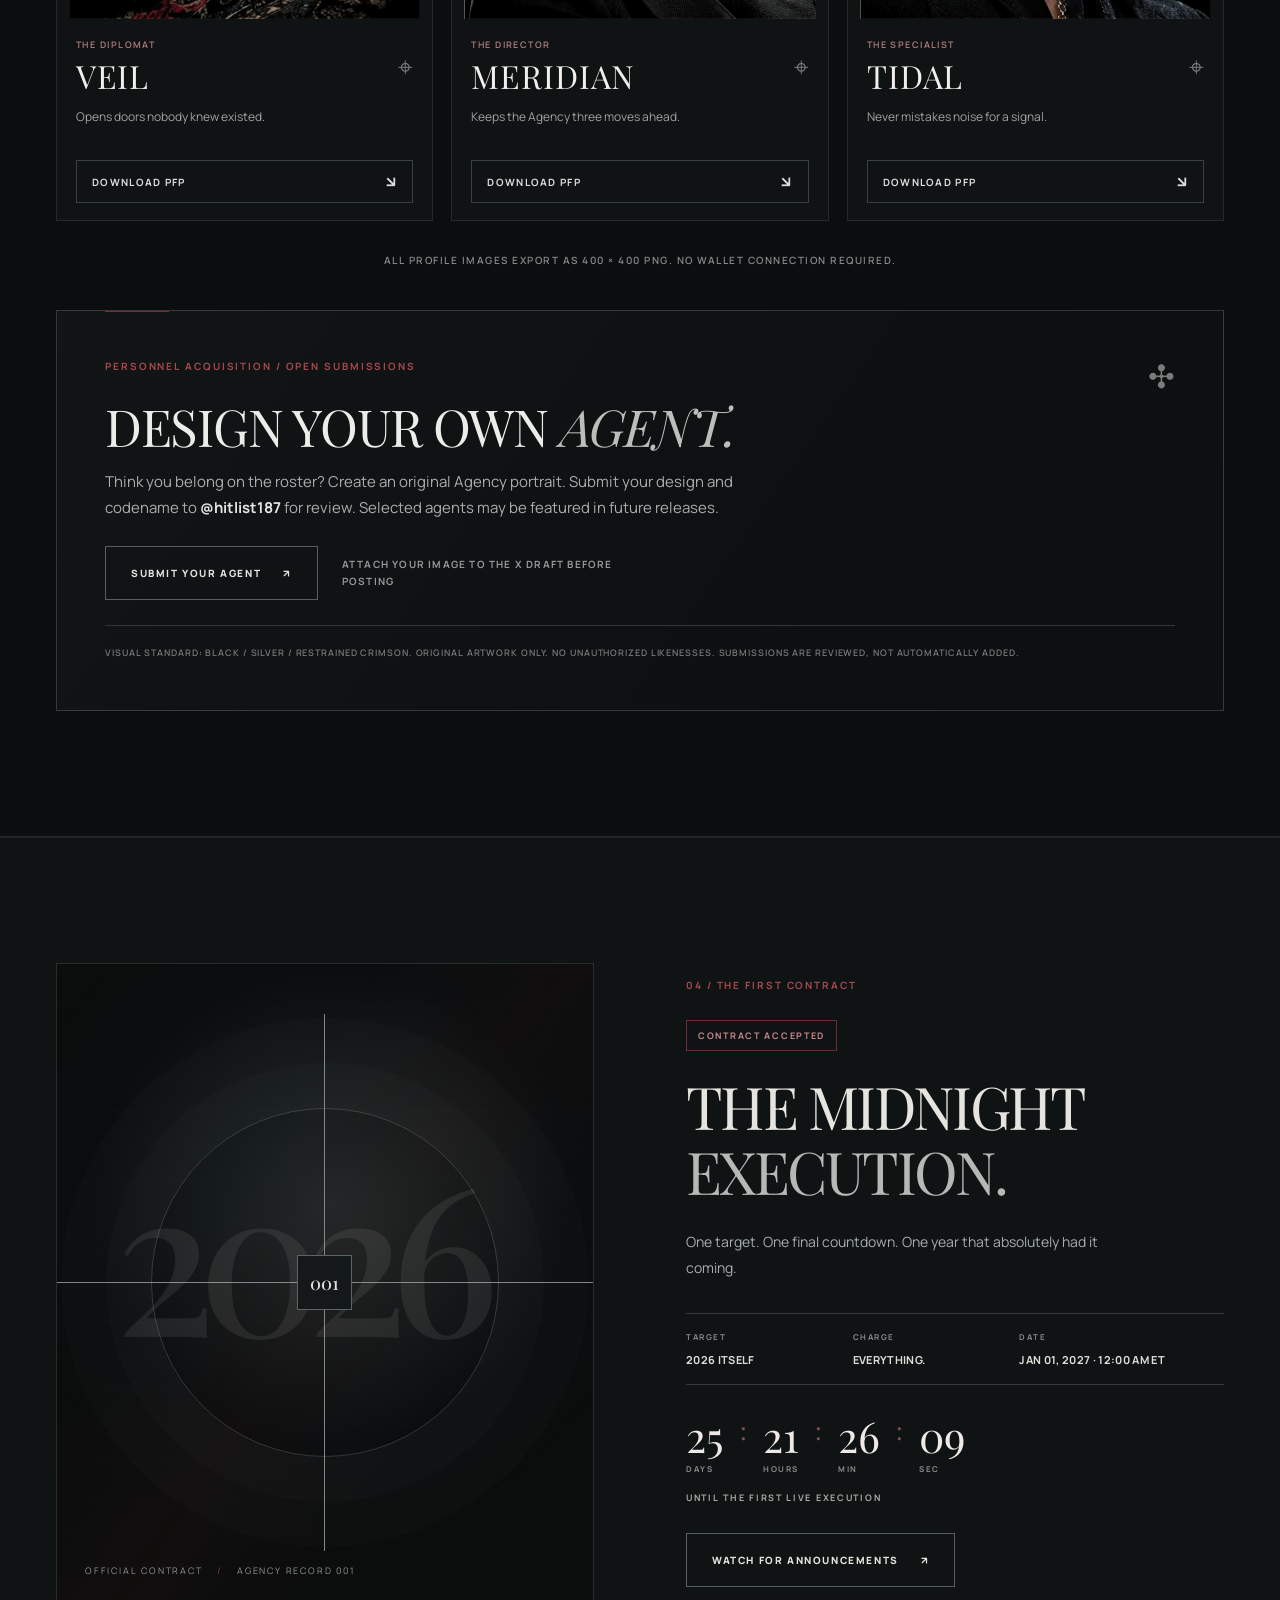
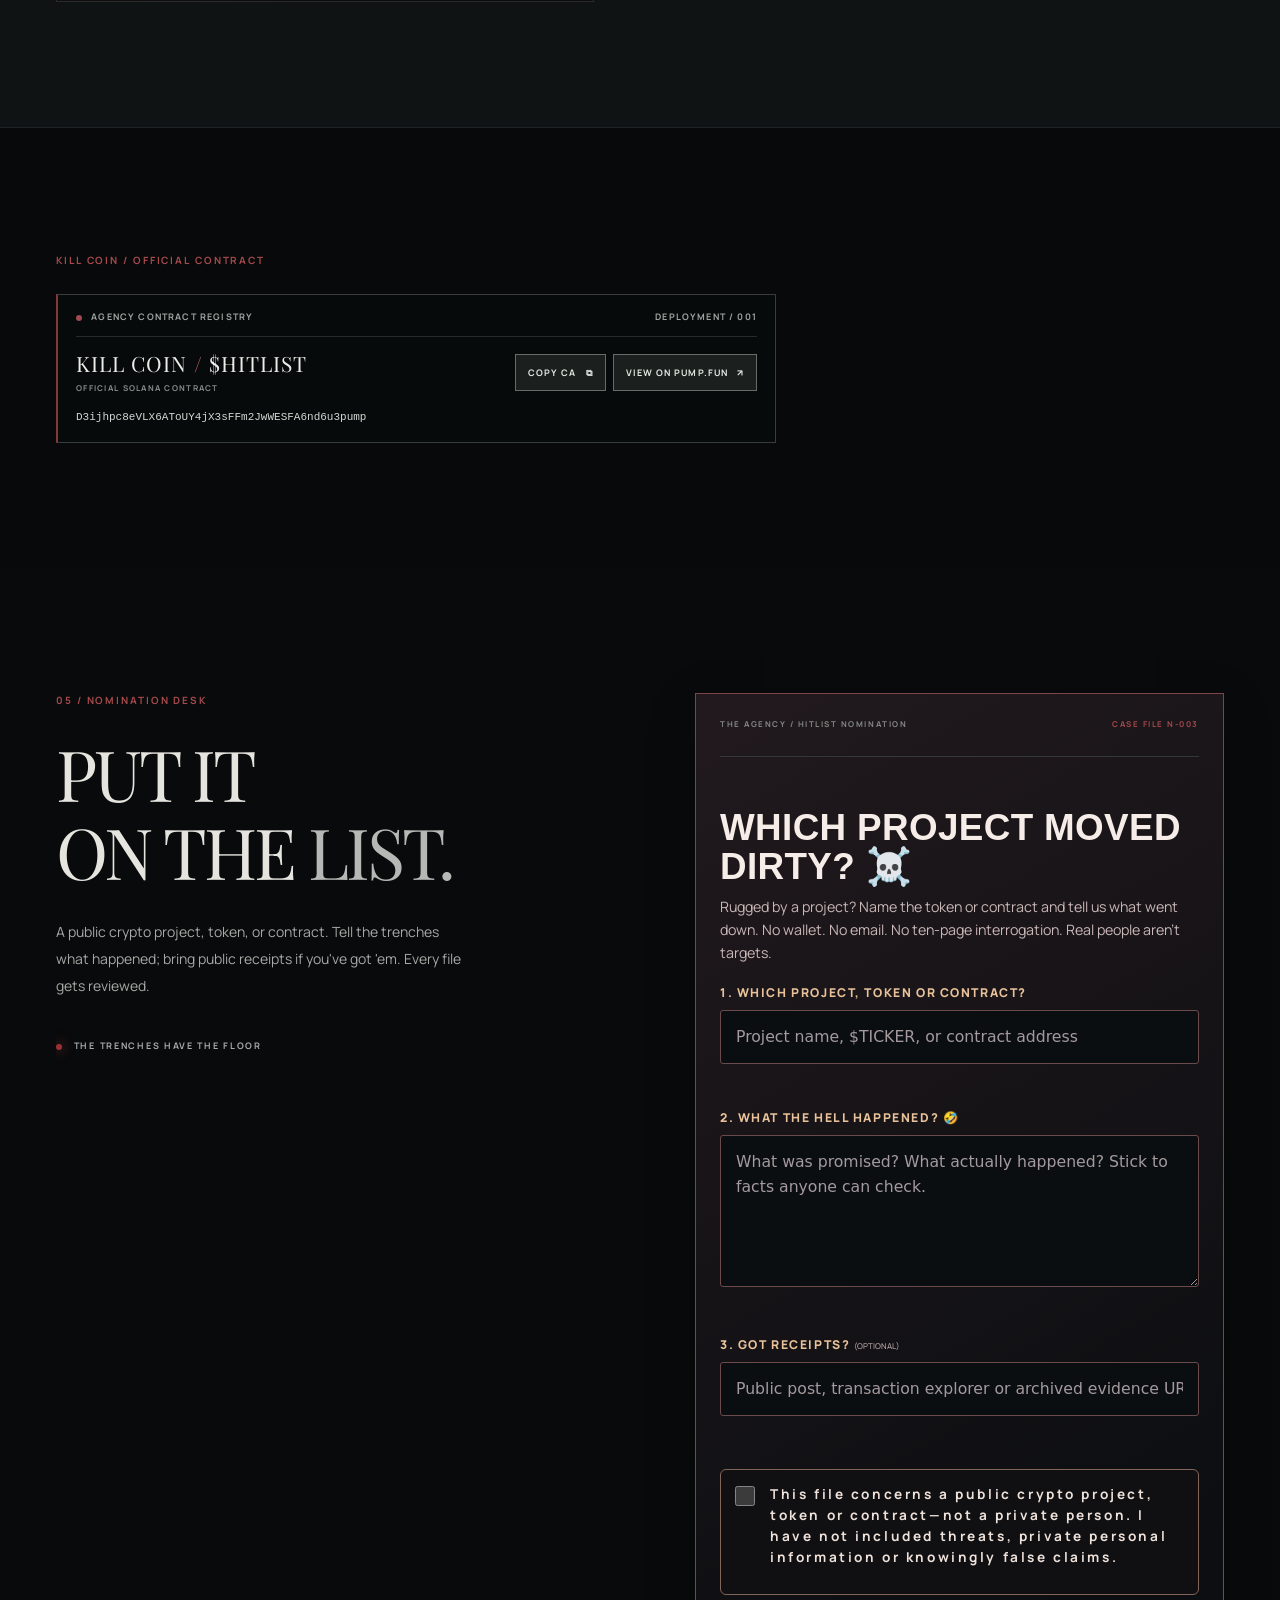
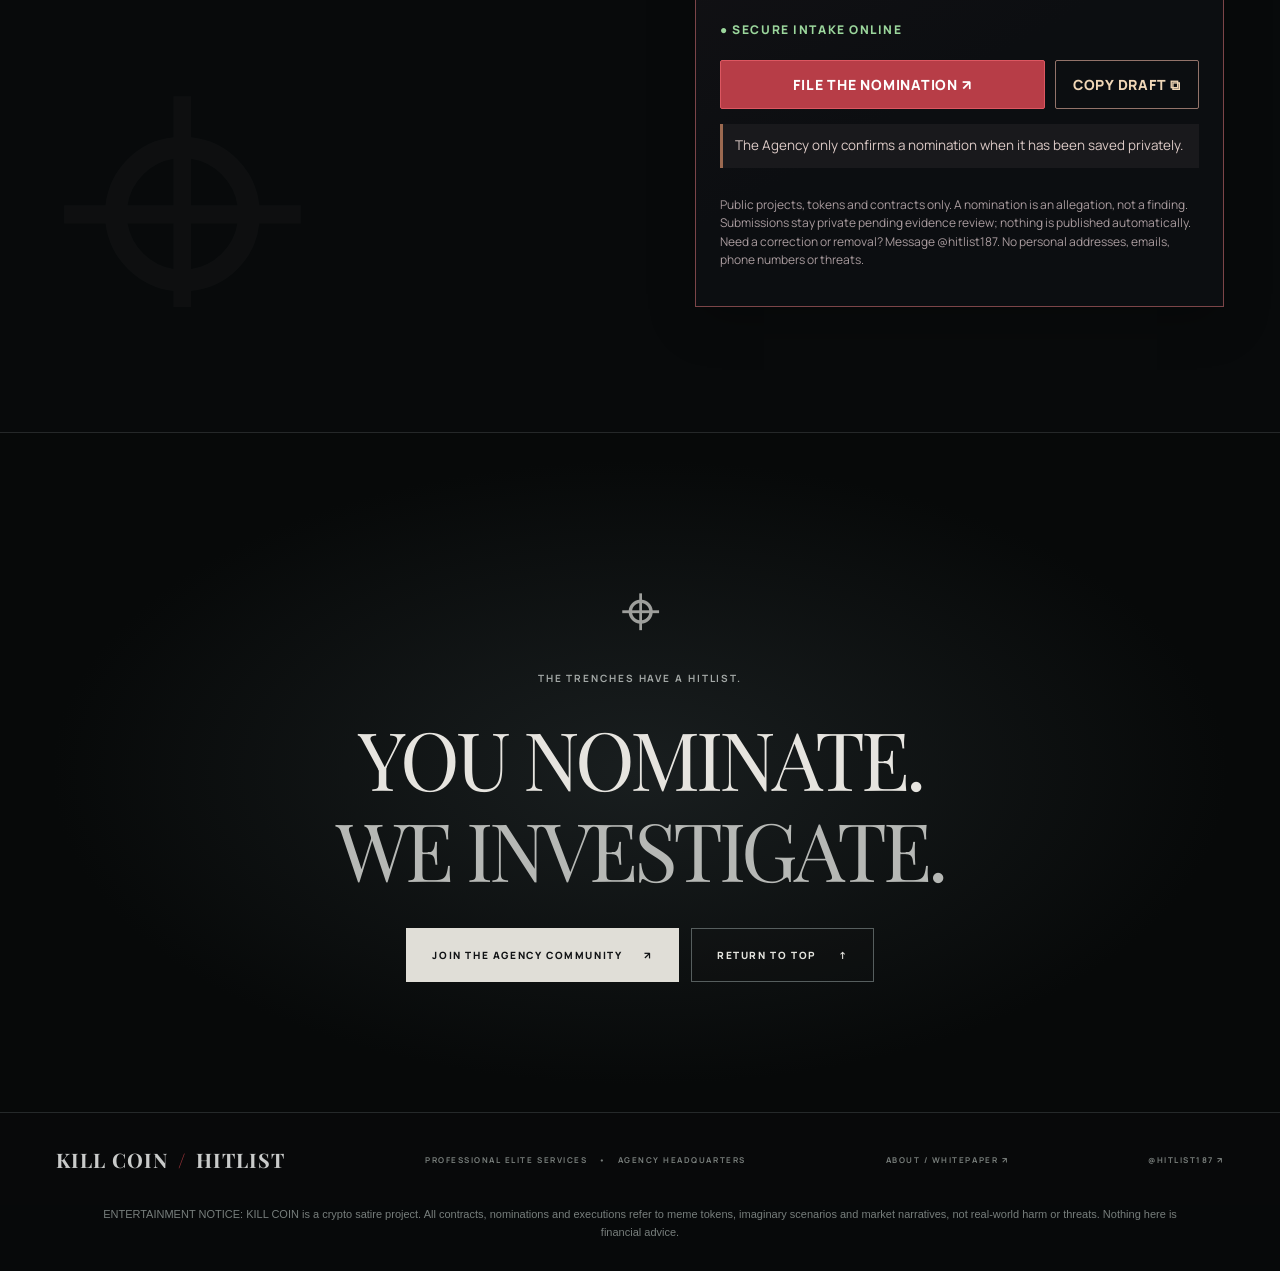
==== commit c024044e: "Feature Agency Case File 001 from the public HitList archive" ====
--- a/index.html
+++ b/index.html
@@ -216,7 +216,7 @@
       <div class="container">
         <div class="section-top reveal">
           <div><p class="section-eyebrow">02 / CLASSIFIED ARCHIVE</p><h2 id="dossiersHeading">THE <em>HITLIST.</em></h2></div>
-          <p class="section-intro">Every disaster deserves a case file. The archive is open. The community writes what comes next. <a href="./agency/" style="color:#eeb3b6;text-decoration:underline;text-underline-offset:3px">Open the reviewed public case registry ↗</a></p>
+          <p class="section-intro">Every disaster deserves a case file. The archive is open. The community writes what comes next. <a href="./agency/" style="color:#eeb3b6;text-decoration:underline;text-underline-offset:3px">Open the reviewed public case registry ↗</a><span aria-hidden="true"> · </span><a href="./case-files/001/" style="color:#e8c490;text-decoration:underline;text-underline-offset:3px">Enter Case File 001: The Liquidity Magician ↗</a></p>
         </div>
         <div class="dossier-grid">
           <button class="dossier-card reveal" type="button" data-dossier="doge" aria-label="Open DOG META dossier">
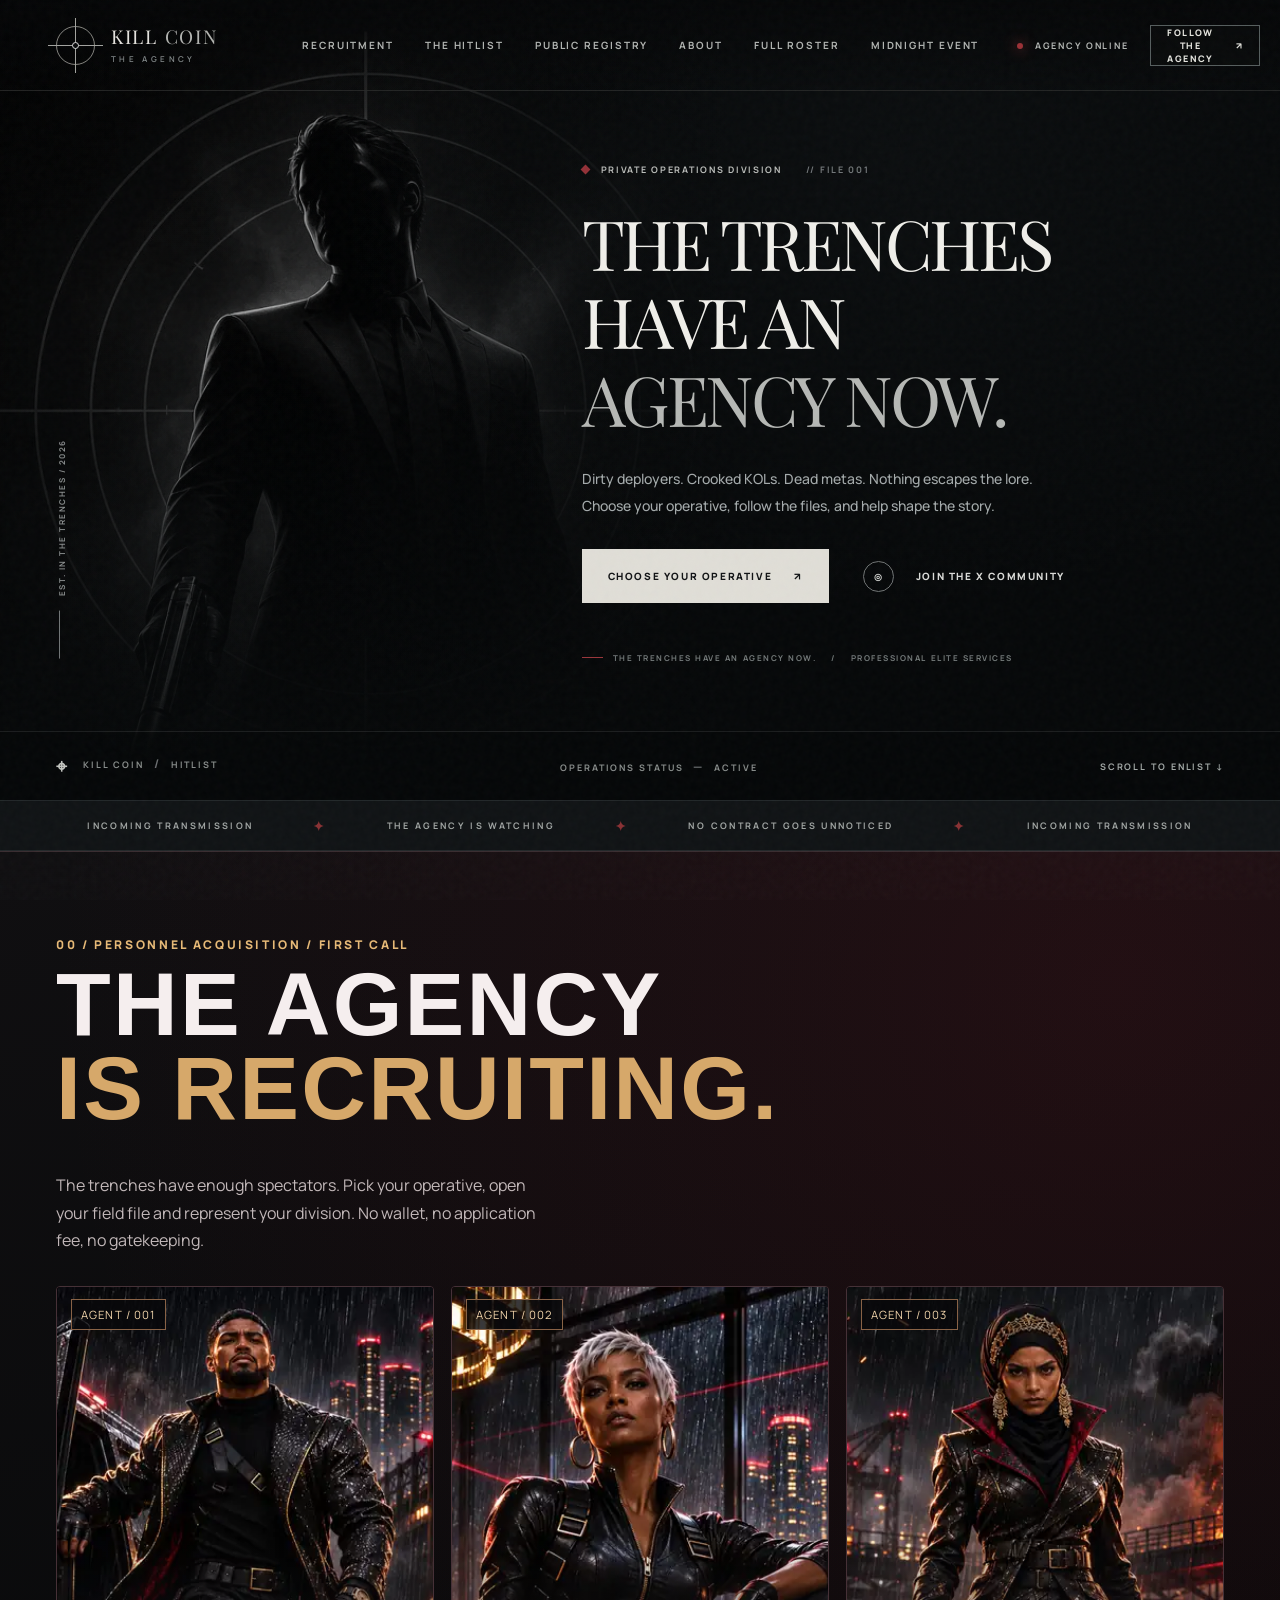
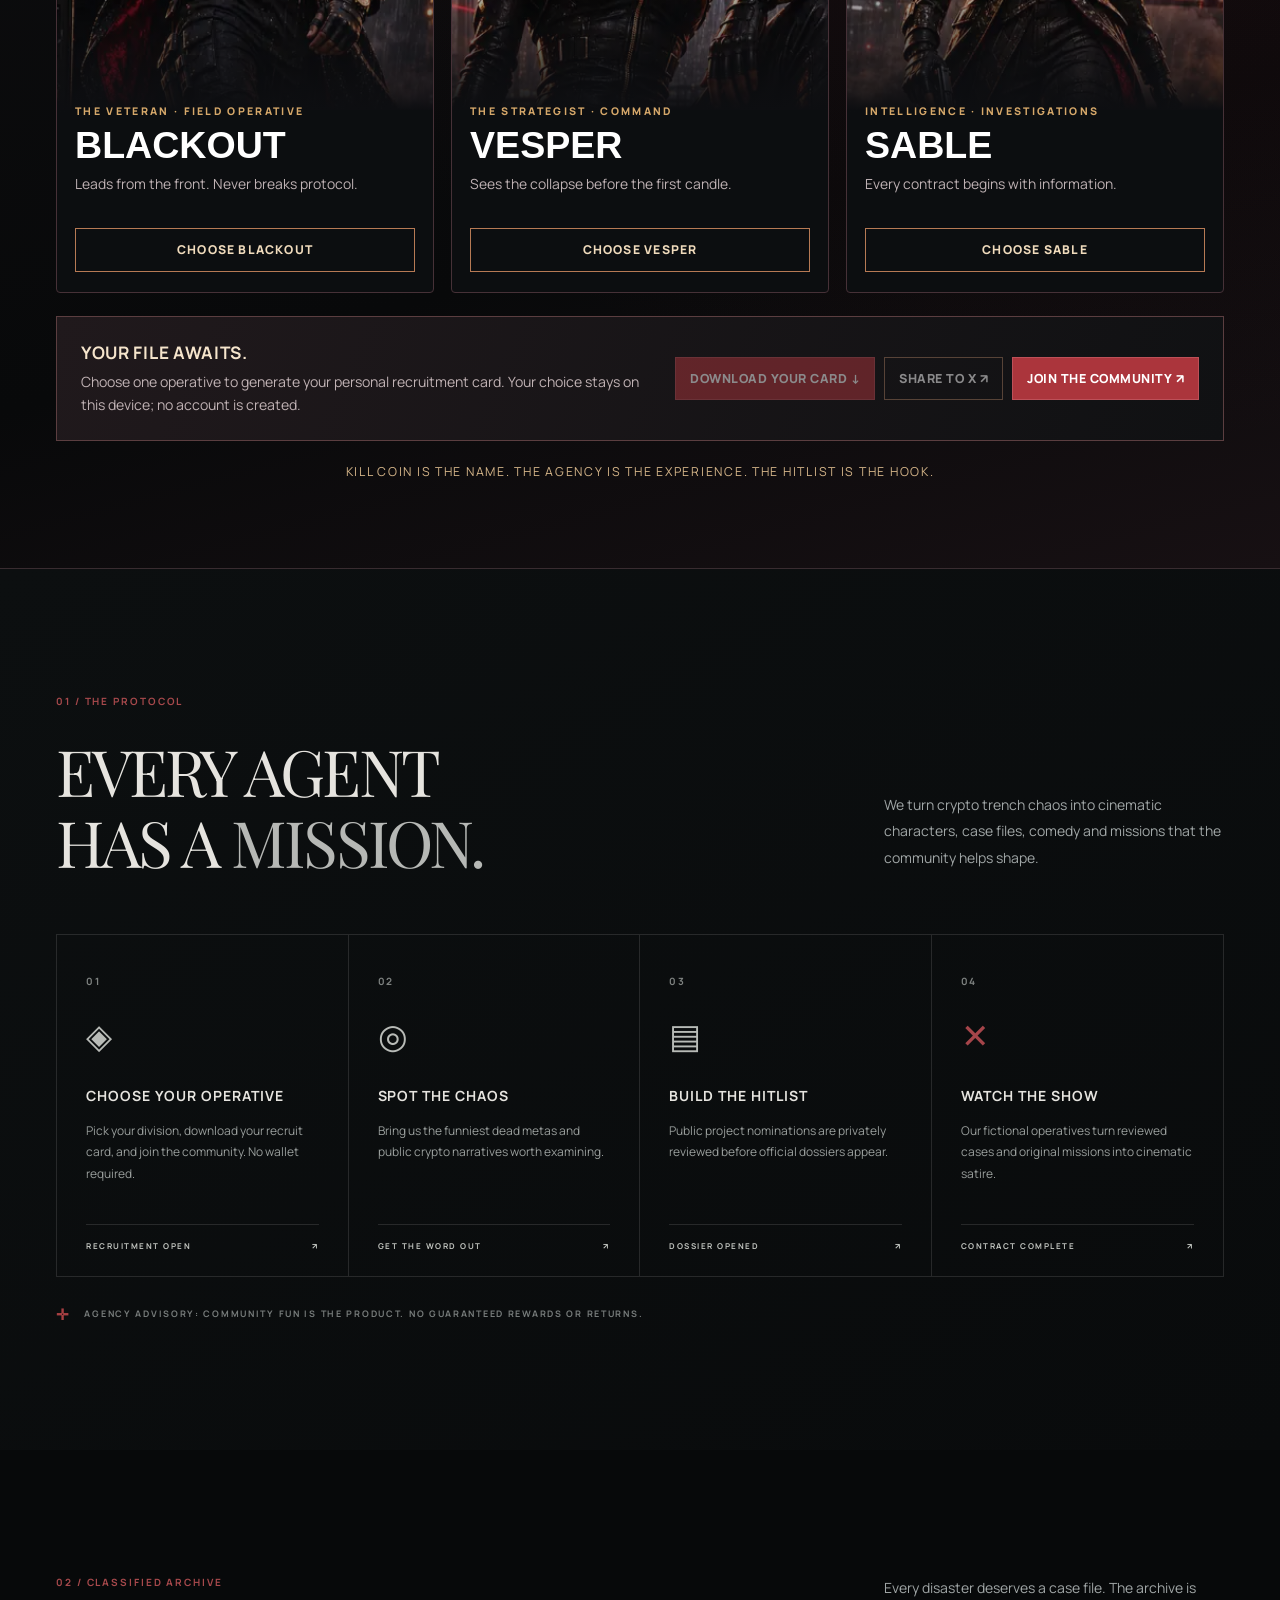
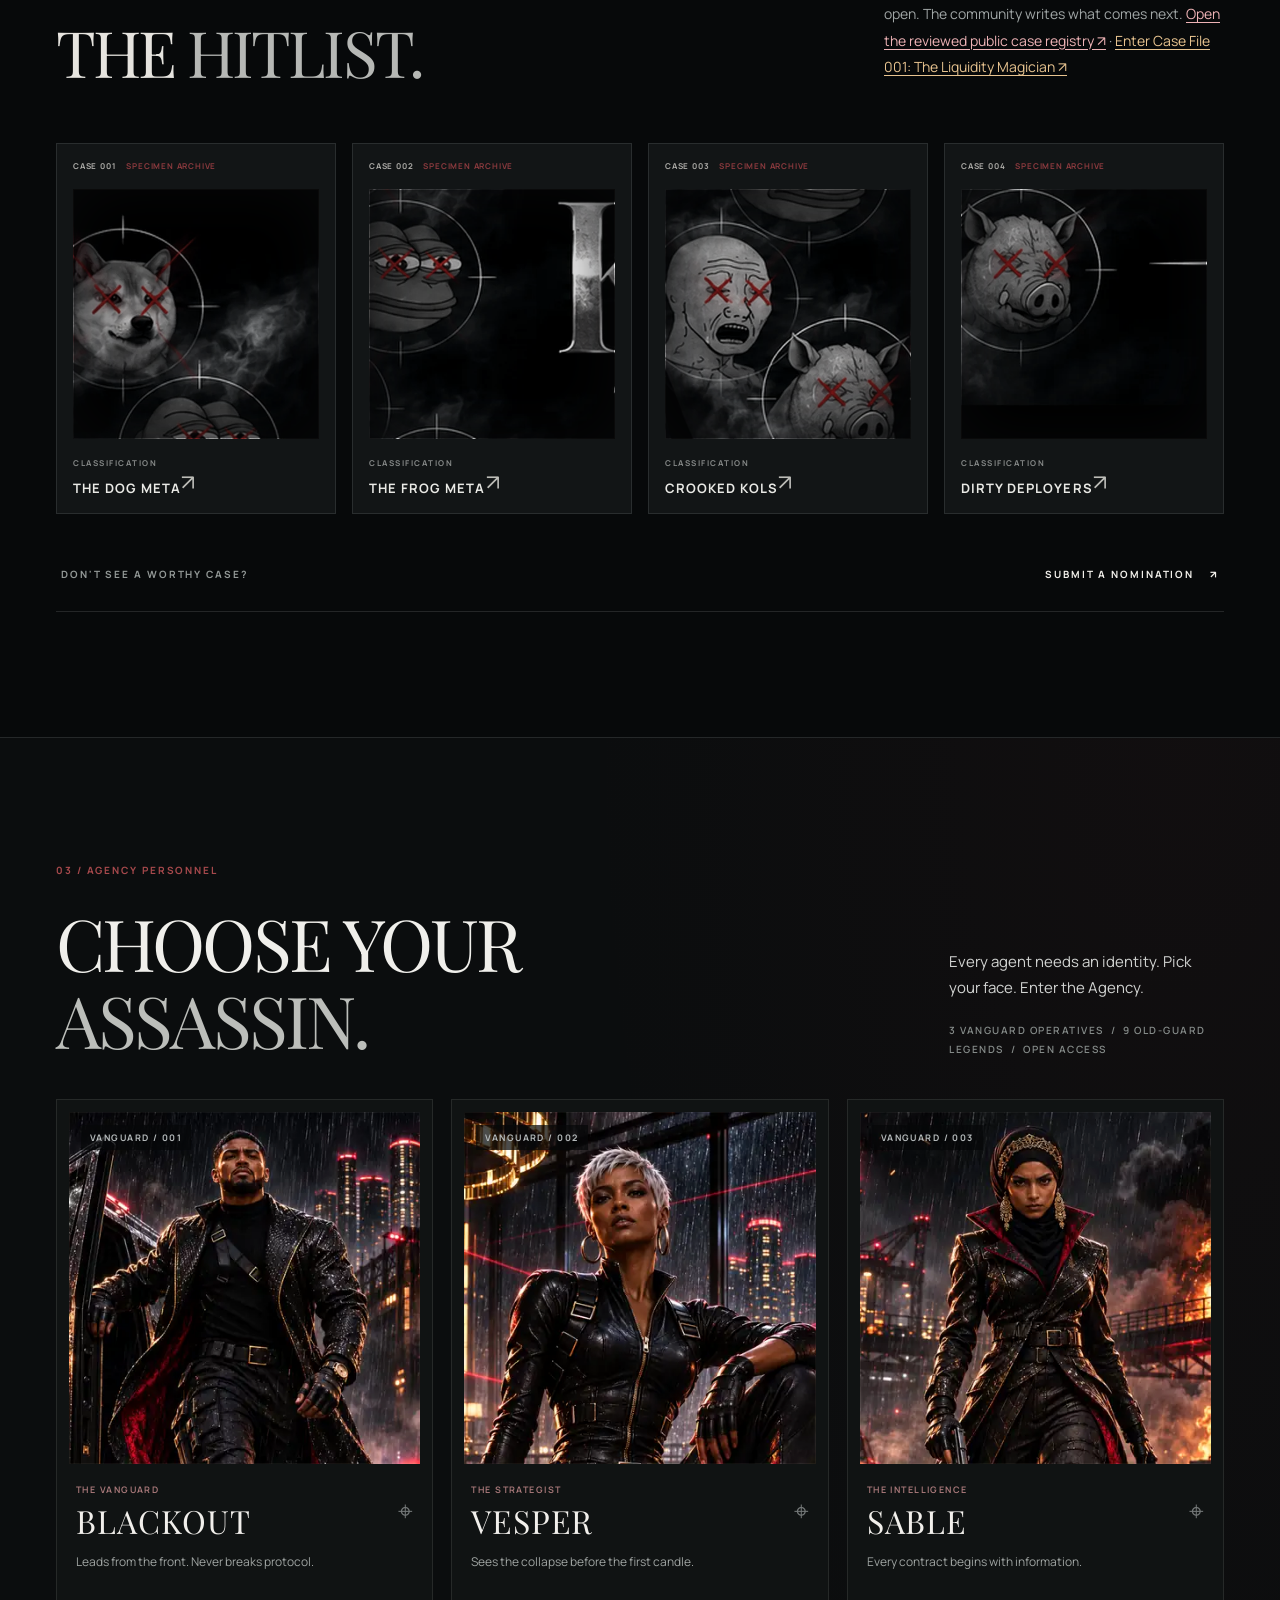
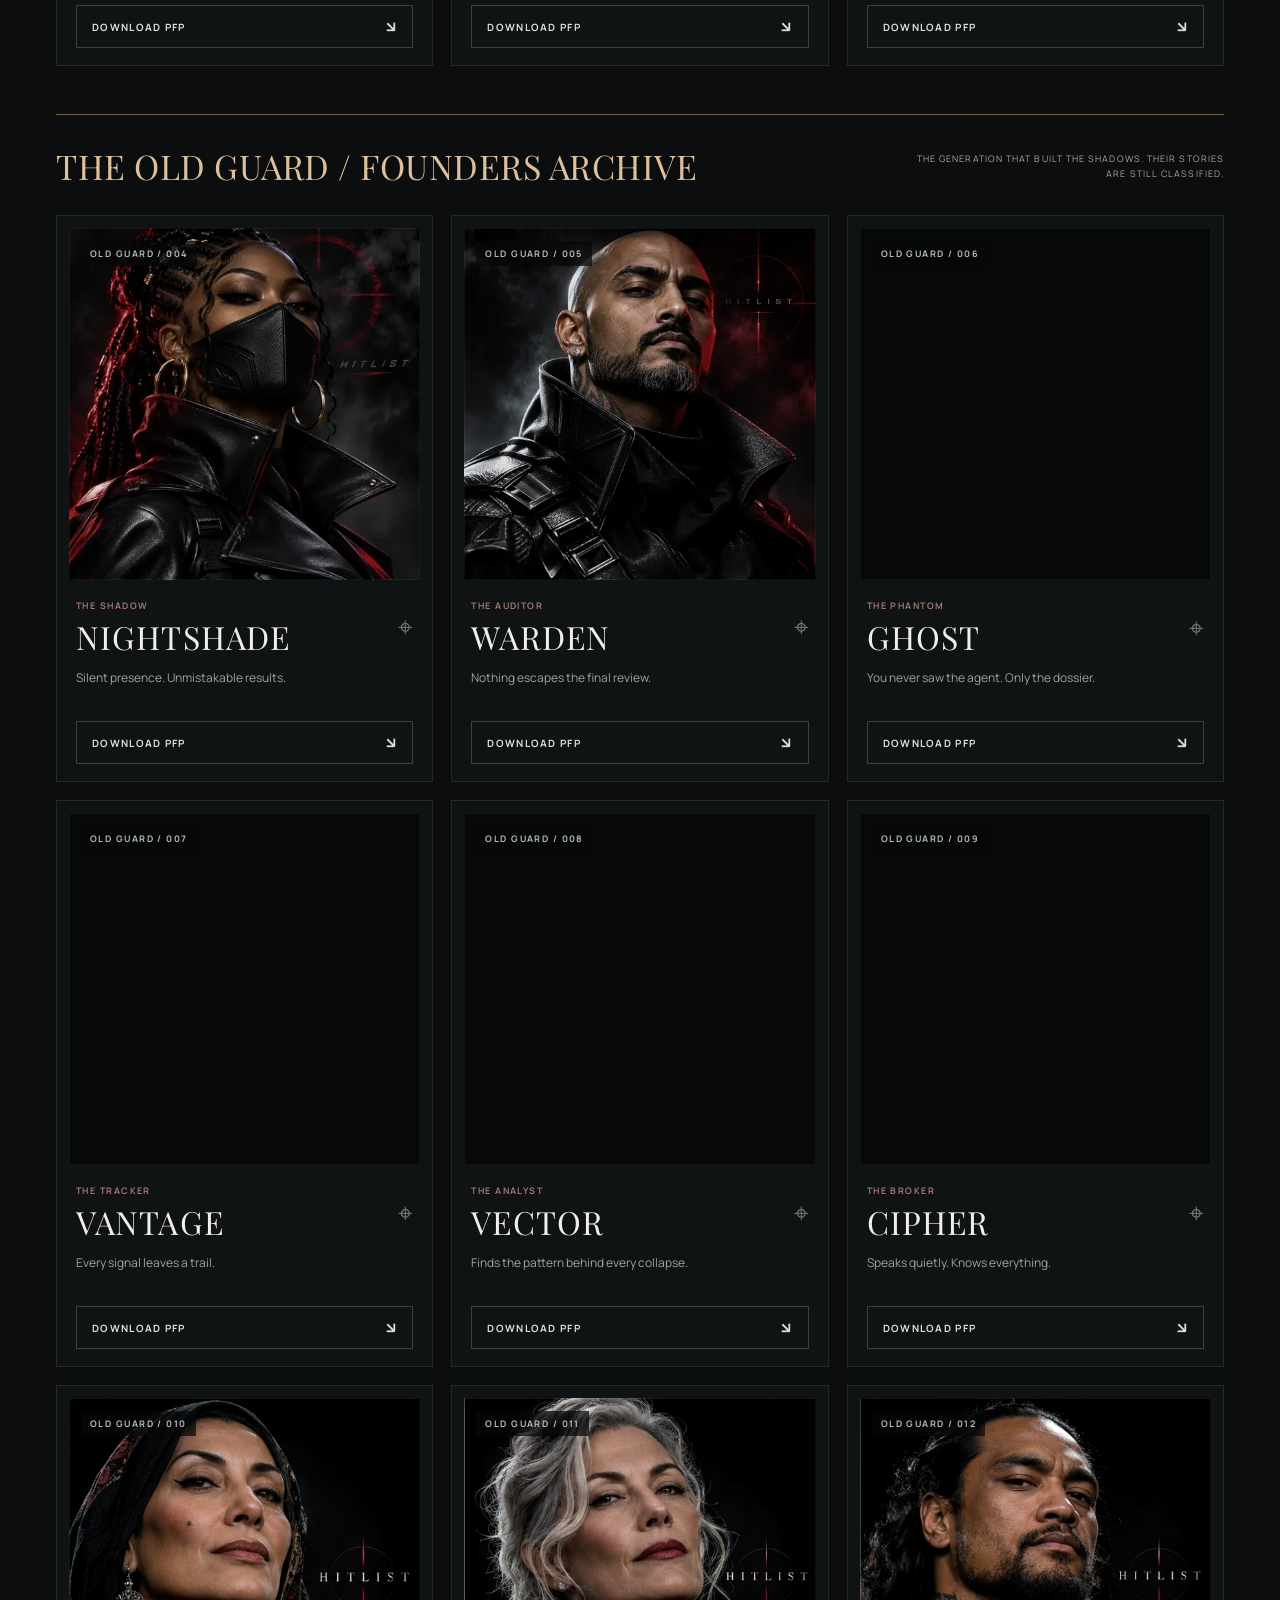
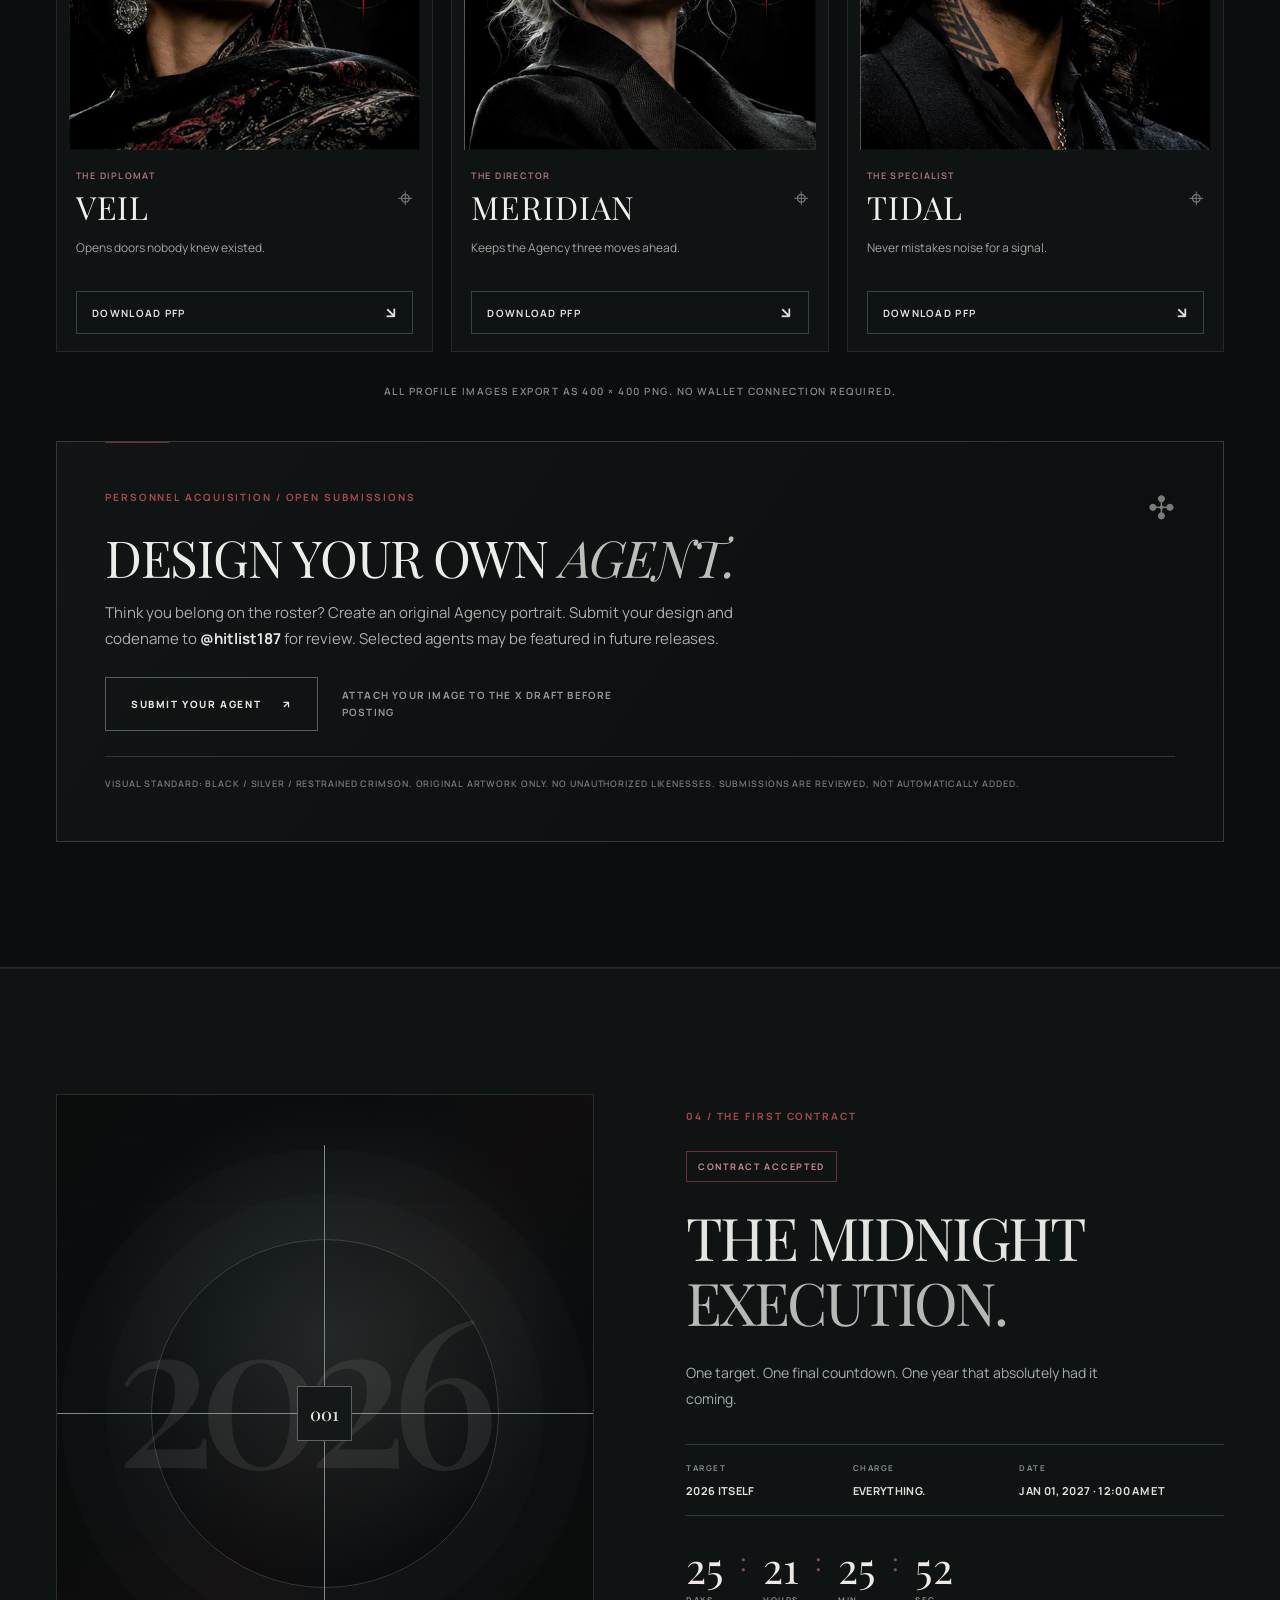
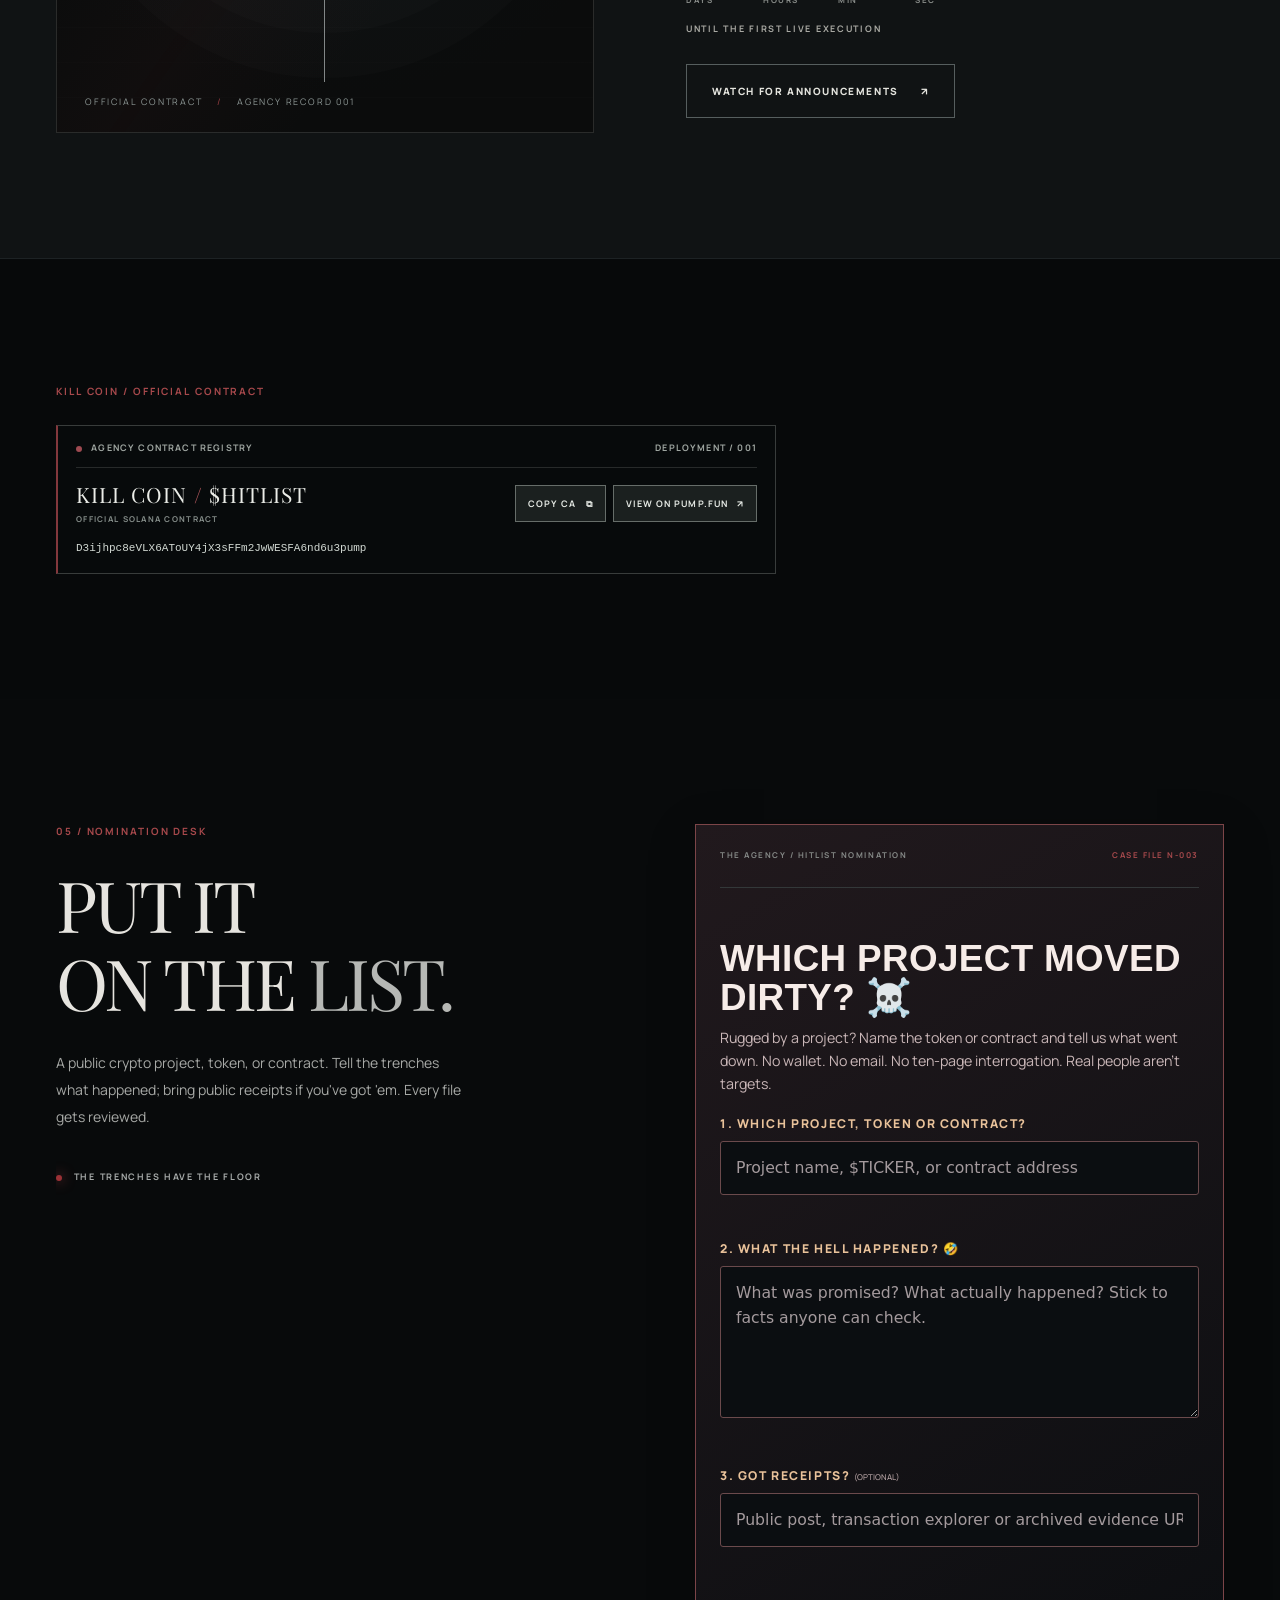
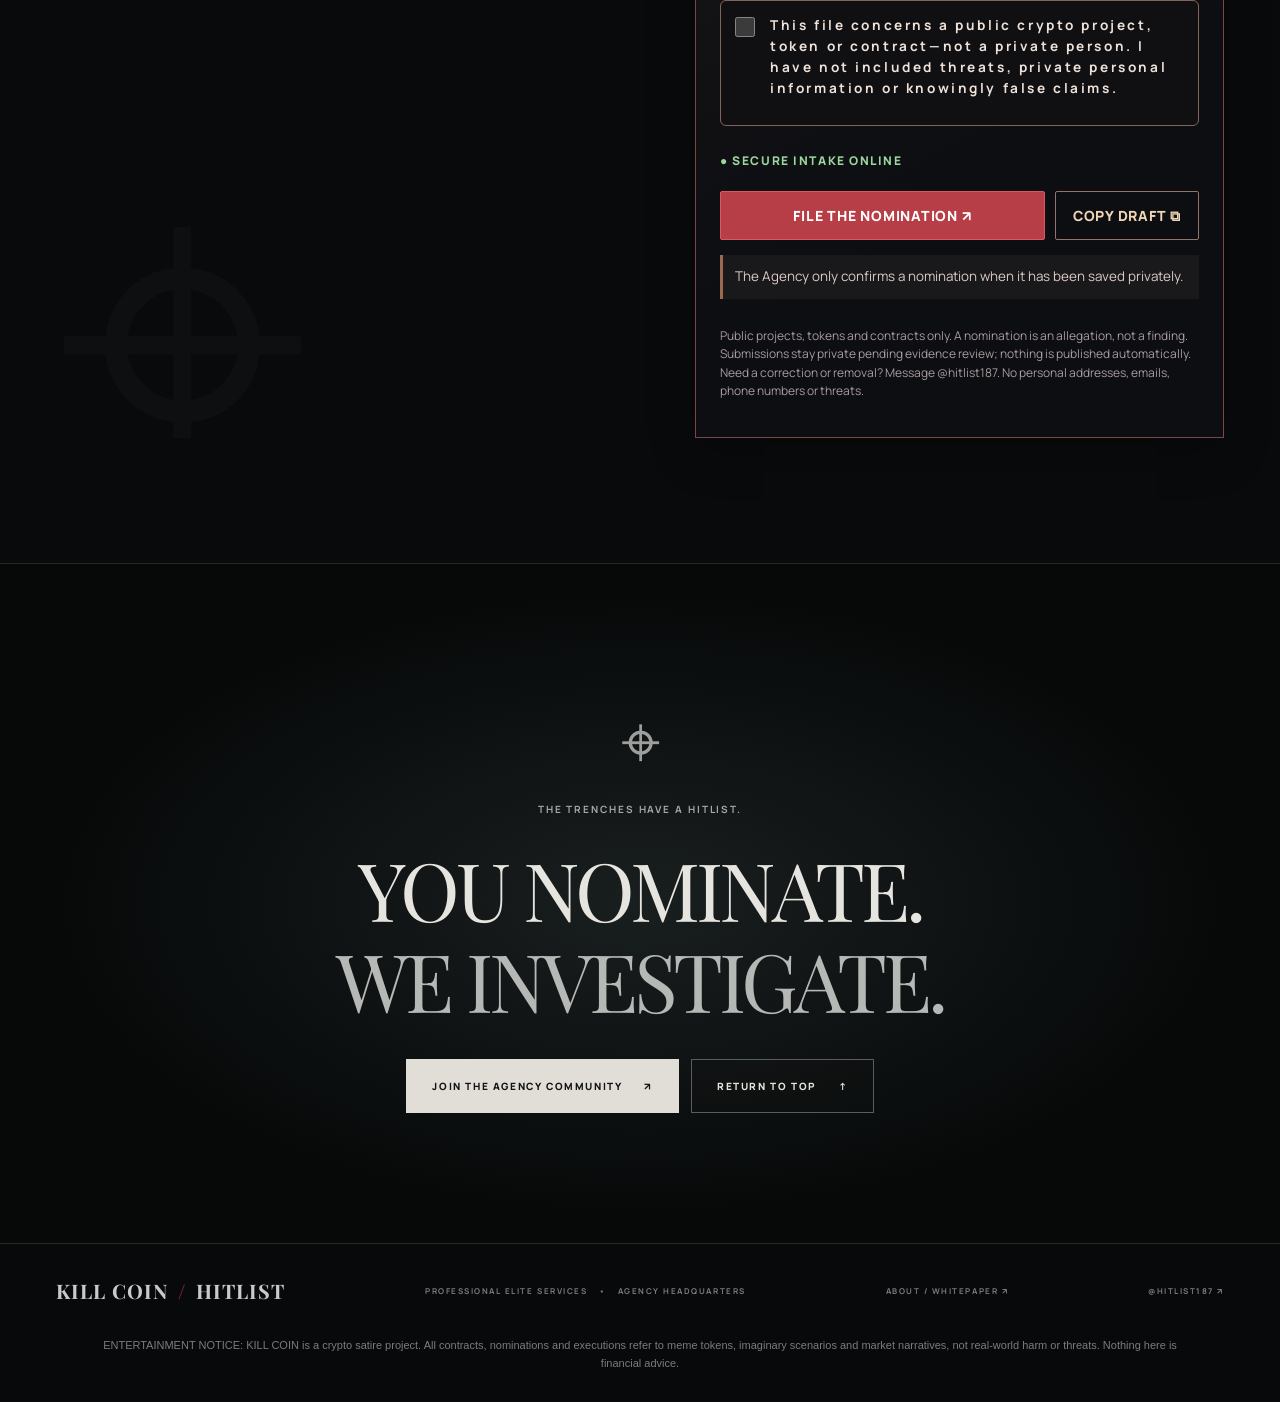
==== commit 4126f4b8: "Introduce younger Vanguard roster and preserve older operatives as the Old Guard" ====
--- a/index.html
+++ b/index.html
@@ -101,6 +101,7 @@
 .registry-feedback{display:block;min-height:0;margin:3px 0 0;font:700 9px/1.5 var(--sans);letter-spacing:.1em;color:#bcc5bc}
 @media(max-width:610px){.contract-registry{margin-top:21px;padding:13px 12px}.contract-registry-main{align-items:flex-start}.contract-registry-links{width:100%}.registry-control{flex:1;text-align:center}.contract-registry-head{font-size:8px}.registry-address{font-size:10px}}
 
+.roster-division{grid-column:1/-1;display:flex;align-items:center;justify-content:space-between;gap:20px;border-top:1px solid rgba(219,178,124,.5);padding:28px 0 8px;margin-top:30px}.roster-division strong{font-family:var(--serif);font-size:clamp(21px,3vw,34px);font-weight:400;letter-spacing:.015em;color:#dec19c}.roster-division span{font-size:9px;letter-spacing:.12em;color:#b4a69a;max-width:310px;text-align:right;line-height:1.7}@media(max-width:650px){.roster-division{display:block}.roster-division span{display:block;margin-top:9px;text-align:left}}
 </style>
   
   <meta name="twitter:card" content="summary_large_image">
@@ -177,7 +178,7 @@
         <div class="recruit-roster">
           <article class="recruit-card" data-recruit-agent="blackout" data-active="false">
             <div class="recruit-photo"><img src="./assets/operatives/blackout.webp" alt="BLACKOUT original Agency operative portrait" decoding="async"><span class="recruit-number">AGENT / 001</span></div>
-            <div class="recruit-body"><span class="recruit-role">THE VETERAN · FIELD OPERATIVE</span><h3>BLACKOUT</h3><p>Decades in the trenches. Never breaks protocol.</p><button class="recruit-pick" type="button" aria-pressed="false">CHOOSE BLACKOUT</button></div>
+            <div class="recruit-body"><span class="recruit-role">THE VETERAN · FIELD OPERATIVE</span><h3>BLACKOUT</h3><p>Leads from the front. Never breaks protocol.</p><button class="recruit-pick" type="button" aria-pressed="false">CHOOSE BLACKOUT</button></div>
           </article>
           <article class="recruit-card" data-recruit-agent="vesper" data-active="false">
             <div class="recruit-photo"><img src="./assets/operatives/vesper.webp" alt="VESPER original Agency operative portrait" decoding="async"><span class="recruit-number">AGENT / 002</span></div>
@@ -248,75 +249,76 @@
     <section class="section section-roster" id="agents" aria-labelledby="agentsHeading">
       <div class="container">
         <div class="roster-head reveal"><div><p class="section-eyebrow">03 / AGENCY PERSONNEL</p><h2 id="agentsHeading">CHOOSE YOUR<br><em>ASSASSIN.</em></h2></div>
-        <div class="roster-intro"><p>Every agent needs an identity. Pick your face. Enter the Agency.</p><span>12 IDENTITIES&nbsp; / &nbsp;OPEN ACCESS&nbsp; / &nbsp;X-READY</span></div></div>
+        <div class="roster-intro"><p>Every agent needs an identity. Pick your face. Enter the Agency.</p><span>3 VANGUARD OPERATIVES&nbsp; / &nbsp;9 OLD-GUARD LEGENDS&nbsp; / &nbsp;OPEN ACCESS</span></div></div>
         <div class="roster-grid"><article class="agent-card reveal">
-      <div class="agent-portrait"><img src="./assets/operatives/blackout.webp" width="512" height="512" alt="HITLIST agent BLACKOUT portrait" loading="lazy" decoding="async"><span class="agent-edition">AGENT / 001</span></div>
-      <div class="agent-info"><div><p class="agent-class">THE VETERAN</p><h3>BLACKOUT</h3></div><span class="agent-sigil" aria-hidden="true">⌖</span></div>
-      <p class="agent-description">Decades in the trenches. Never breaks protocol.</p>
+      <div class="agent-portrait"><img src="./assets/operatives/blackout.webp" width="512" height="512" alt="HITLIST agent BLACKOUT portrait" loading="lazy" decoding="async"><span class="agent-edition">VANGUARD / 001</span></div>
+      <div class="agent-info"><div><p class="agent-class">THE VANGUARD</p><h3>BLACKOUT</h3></div><span class="agent-sigil" aria-hidden="true">⌖</span></div>
+      <p class="agent-description">Leads from the front. Never breaks protocol.</p>
       <button type="button" class="agent-download" data-agent="blackout" aria-label="Download 400 by 400 pixel PNG of BLACKOUT">DOWNLOAD PFP <span aria-hidden="true">↘</span></button>
     </article>
 <article class="agent-card reveal">
-      <div class="agent-portrait"><img src="./assets/operatives/vesper.webp" width="512" height="512" alt="HITLIST agent VESPER portrait" loading="lazy" decoding="async"><span class="agent-edition">AGENT / 002</span></div>
+      <div class="agent-portrait"><img src="./assets/operatives/vesper.webp" width="512" height="512" alt="HITLIST agent VESPER portrait" loading="lazy" decoding="async"><span class="agent-edition">VANGUARD / 002</span></div>
       <div class="agent-info"><div><p class="agent-class">THE STRATEGIST</p><h3>VESPER</h3></div><span class="agent-sigil" aria-hidden="true">⌖</span></div>
       <p class="agent-description">Sees the collapse before the first candle.</p>
       <button type="button" class="agent-download" data-agent="vesper" aria-label="Download 400 by 400 pixel PNG of VESPER">DOWNLOAD PFP <span aria-hidden="true">↘</span></button>
     </article>
 <article class="agent-card reveal">
-      <div class="agent-portrait"><img src="./assets/operatives/sable.webp" width="512" height="512" alt="HITLIST agent SABLE portrait" loading="lazy" decoding="async"><span class="agent-edition">AGENT / 003</span></div>
+      <div class="agent-portrait"><img src="./assets/operatives/sable.webp" width="512" height="512" alt="HITLIST agent SABLE portrait" loading="lazy" decoding="async"><span class="agent-edition">VANGUARD / 003</span></div>
       <div class="agent-info"><div><p class="agent-class">THE INTELLIGENCE</p><h3>SABLE</h3></div><span class="agent-sigil" aria-hidden="true">⌖</span></div>
       <p class="agent-description">Every contract begins with information.</p>
       <button type="button" class="agent-download" data-agent="sable" aria-label="Download 400 by 400 pixel PNG of SABLE">DOWNLOAD PFP <span aria-hidden="true">↘</span></button>
     </article>
-<article class="agent-card reveal">
-      <div class="agent-portrait"><img src="./assets/media/nightshade.webp" width="512" height="512" alt="HITLIST agent NIGHTSHADE portrait" loading="lazy" decoding="async"><span class="agent-edition">AGENT / 004</span></div>
+<div class="roster-division reveal" role="separator" aria-label="Old Guard archive"><strong>THE OLD GUARD / FOUNDERS ARCHIVE</strong><span>THE GENERATION THAT BUILT THE SHADOWS. THEIR STORIES ARE STILL CLASSIFIED.</span></div>
+<article class="agent-card reveal">
+      <div class="agent-portrait"><img src="./assets/media/nightshade.webp" width="512" height="512" alt="HITLIST agent NIGHTSHADE portrait" loading="lazy" decoding="async"><span class="agent-edition">OLD GUARD / 004</span></div>
       <div class="agent-info"><div><p class="agent-class">THE SHADOW</p><h3>NIGHTSHADE</h3></div><span class="agent-sigil" aria-hidden="true">⌖</span></div>
       <p class="agent-description">Silent presence. Unmistakable results.</p>
       <button type="button" class="agent-download" data-agent="nightshade" aria-label="Download 400 by 400 pixel PNG of NIGHTSHADE">DOWNLOAD PFP <span aria-hidden="true">↘</span></button>
     </article>
 <article class="agent-card reveal">
-      <div class="agent-portrait"><img src="./assets/media/warden.webp" width="512" height="512" alt="HITLIST agent WARDEN portrait" loading="lazy" decoding="async"><span class="agent-edition">AGENT / 005</span></div>
+      <div class="agent-portrait"><img src="./assets/media/warden.webp" width="512" height="512" alt="HITLIST agent WARDEN portrait" loading="lazy" decoding="async"><span class="agent-edition">OLD GUARD / 005</span></div>
       <div class="agent-info"><div><p class="agent-class">THE AUDITOR</p><h3>WARDEN</h3></div><span class="agent-sigil" aria-hidden="true">⌖</span></div>
       <p class="agent-description">Nothing escapes the final review.</p>
       <button type="button" class="agent-download" data-agent="warden" aria-label="Download 400 by 400 pixel PNG of WARDEN">DOWNLOAD PFP <span aria-hidden="true">↘</span></button>
     </article>
 <article class="agent-card reveal">
-      <div class="agent-portrait"><img src="./assets/media/ghost.webp" width="512" height="512" alt="HITLIST agent GHOST portrait" loading="lazy" decoding="async"><span class="agent-edition">AGENT / 006</span></div>
+      <div class="agent-portrait"><img src="./assets/media/ghost.webp" width="512" height="512" alt="HITLIST agent GHOST portrait" loading="lazy" decoding="async"><span class="agent-edition">OLD GUARD / 006</span></div>
       <div class="agent-info"><div><p class="agent-class">THE PHANTOM</p><h3>GHOST</h3></div><span class="agent-sigil" aria-hidden="true">⌖</span></div>
       <p class="agent-description">You never saw the agent. Only the dossier.</p>
       <button type="button" class="agent-download" data-agent="ghost" aria-label="Download 400 by 400 pixel PNG of GHOST">DOWNLOAD PFP <span aria-hidden="true">↘</span></button>
     </article>
 <article class="agent-card reveal">
-      <div class="agent-portrait"><img src="./assets/media/vantage.webp" width="512" height="512" alt="HITLIST agent VANTAGE: Latino male agent in a noir portrait" loading="lazy" decoding="async"><span class="agent-edition">AGENT / 007</span></div>
+      <div class="agent-portrait"><img src="./assets/media/vantage.webp" width="512" height="512" alt="HITLIST agent VANTAGE: Latino male agent in a noir portrait" loading="lazy" decoding="async"><span class="agent-edition">OLD GUARD / 007</span></div>
       <div class="agent-info"><div><p class="agent-class">THE TRACKER</p><h3>VANTAGE</h3></div><span class="agent-sigil" aria-hidden="true">⌖</span></div>
       <p class="agent-description">Every signal leaves a trail.</p>
       <button type="button" class="agent-download" data-agent="vantage" aria-label="Download 400 by 400 pixel PNG of VANTAGE">DOWNLOAD PFP <span aria-hidden="true">↘</span></button>
     </article>
 <article class="agent-card reveal">
-      <div class="agent-portrait"><img src="./assets/media/vector.webp" width="512" height="512" alt="HITLIST agent VECTOR: East Asian female agent in a noir portrait" loading="lazy" decoding="async"><span class="agent-edition">AGENT / 008</span></div>
+      <div class="agent-portrait"><img src="./assets/media/vector.webp" width="512" height="512" alt="HITLIST agent VECTOR: East Asian female agent in a noir portrait" loading="lazy" decoding="async"><span class="agent-edition">OLD GUARD / 008</span></div>
       <div class="agent-info"><div><p class="agent-class">THE ANALYST</p><h3>VECTOR</h3></div><span class="agent-sigil" aria-hidden="true">⌖</span></div>
       <p class="agent-description">Finds the pattern behind every collapse.</p>
       <button type="button" class="agent-download" data-agent="vector" aria-label="Download 400 by 400 pixel PNG of VECTOR">DOWNLOAD PFP <span aria-hidden="true">↘</span></button>
     </article>
 <article class="agent-card reveal">
-      <div class="agent-portrait"><img src="./assets/media/cipher.webp" width="512" height="512" alt="HITLIST agent CIPHER: South Asian male agent in a noir portrait" loading="lazy" decoding="async"><span class="agent-edition">AGENT / 009</span></div>
+      <div class="agent-portrait"><img src="./assets/media/cipher.webp" width="512" height="512" alt="HITLIST agent CIPHER: South Asian male agent in a noir portrait" loading="lazy" decoding="async"><span class="agent-edition">OLD GUARD / 009</span></div>
       <div class="agent-info"><div><p class="agent-class">THE BROKER</p><h3>CIPHER</h3></div><span class="agent-sigil" aria-hidden="true">⌖</span></div>
       <p class="agent-description">Speaks quietly. Knows everything.</p>
       <button type="button" class="agent-download" data-agent="cipher" aria-label="Download 400 by 400 pixel PNG of CIPHER">DOWNLOAD PFP <span aria-hidden="true">↘</span></button>
     </article>
 <article class="agent-card reveal">
-      <div class="agent-portrait"><img src="./assets/media/veil.webp" width="512" height="512" alt="HITLIST agent VEIL: Middle Eastern female agent in a noir portrait" loading="lazy" decoding="async"><span class="agent-edition">AGENT / 010</span></div>
+      <div class="agent-portrait"><img src="./assets/media/veil.webp" width="512" height="512" alt="HITLIST agent VEIL: Middle Eastern female agent in a noir portrait" loading="lazy" decoding="async"><span class="agent-edition">OLD GUARD / 010</span></div>
       <div class="agent-info"><div><p class="agent-class">THE DIPLOMAT</p><h3>VEIL</h3></div><span class="agent-sigil" aria-hidden="true">⌖</span></div>
       <p class="agent-description">Opens doors nobody knew existed.</p>
       <button type="button" class="agent-download" data-agent="veil" aria-label="Download 400 by 400 pixel PNG of VEIL">DOWNLOAD PFP <span aria-hidden="true">↘</span></button>
     </article>
 <article class="agent-card reveal">
-      <div class="agent-portrait"><img src="./assets/media/meridian.webp" width="512" height="512" alt="HITLIST agent MERIDIAN: European female agent in a noir portrait" loading="lazy" decoding="async"><span class="agent-edition">AGENT / 011</span></div>
+      <div class="agent-portrait"><img src="./assets/media/meridian.webp" width="512" height="512" alt="HITLIST agent MERIDIAN: European female agent in a noir portrait" loading="lazy" decoding="async"><span class="agent-edition">OLD GUARD / 011</span></div>
       <div class="agent-info"><div><p class="agent-class">THE DIRECTOR</p><h3>MERIDIAN</h3></div><span class="agent-sigil" aria-hidden="true">⌖</span></div>
       <p class="agent-description">Keeps the Agency three moves ahead.</p>
       <button type="button" class="agent-download" data-agent="meridian" aria-label="Download 400 by 400 pixel PNG of MERIDIAN">DOWNLOAD PFP <span aria-hidden="true">↘</span></button>
     </article>
 <article class="agent-card reveal">
-      <div class="agent-portrait"><img src="./assets/media/tidal.webp" width="512" height="512" alt="HITLIST agent TIDAL: Pacific Islander male agent in a noir portrait" loading="lazy" decoding="async"><span class="agent-edition">AGENT / 012</span></div>
+      <div class="agent-portrait"><img src="./assets/media/tidal.webp" width="512" height="512" alt="HITLIST agent TIDAL: Pacific Islander male agent in a noir portrait" loading="lazy" decoding="async"><span class="agent-edition">OLD GUARD / 012</span></div>
       <div class="agent-info"><div><p class="agent-class">THE SPECIALIST</p><h3>TIDAL</h3></div><span class="agent-sigil" aria-hidden="true">⌖</span></div>
       <p class="agent-description">Never mistakes noise for a signal.</p>
       <button type="button" class="agent-download" data-agent="tidal" aria-label="Download 400 by 400 pixel PNG of TIDAL">DOWNLOAD PFP <span aria-hidden="true">↘</span></button>
